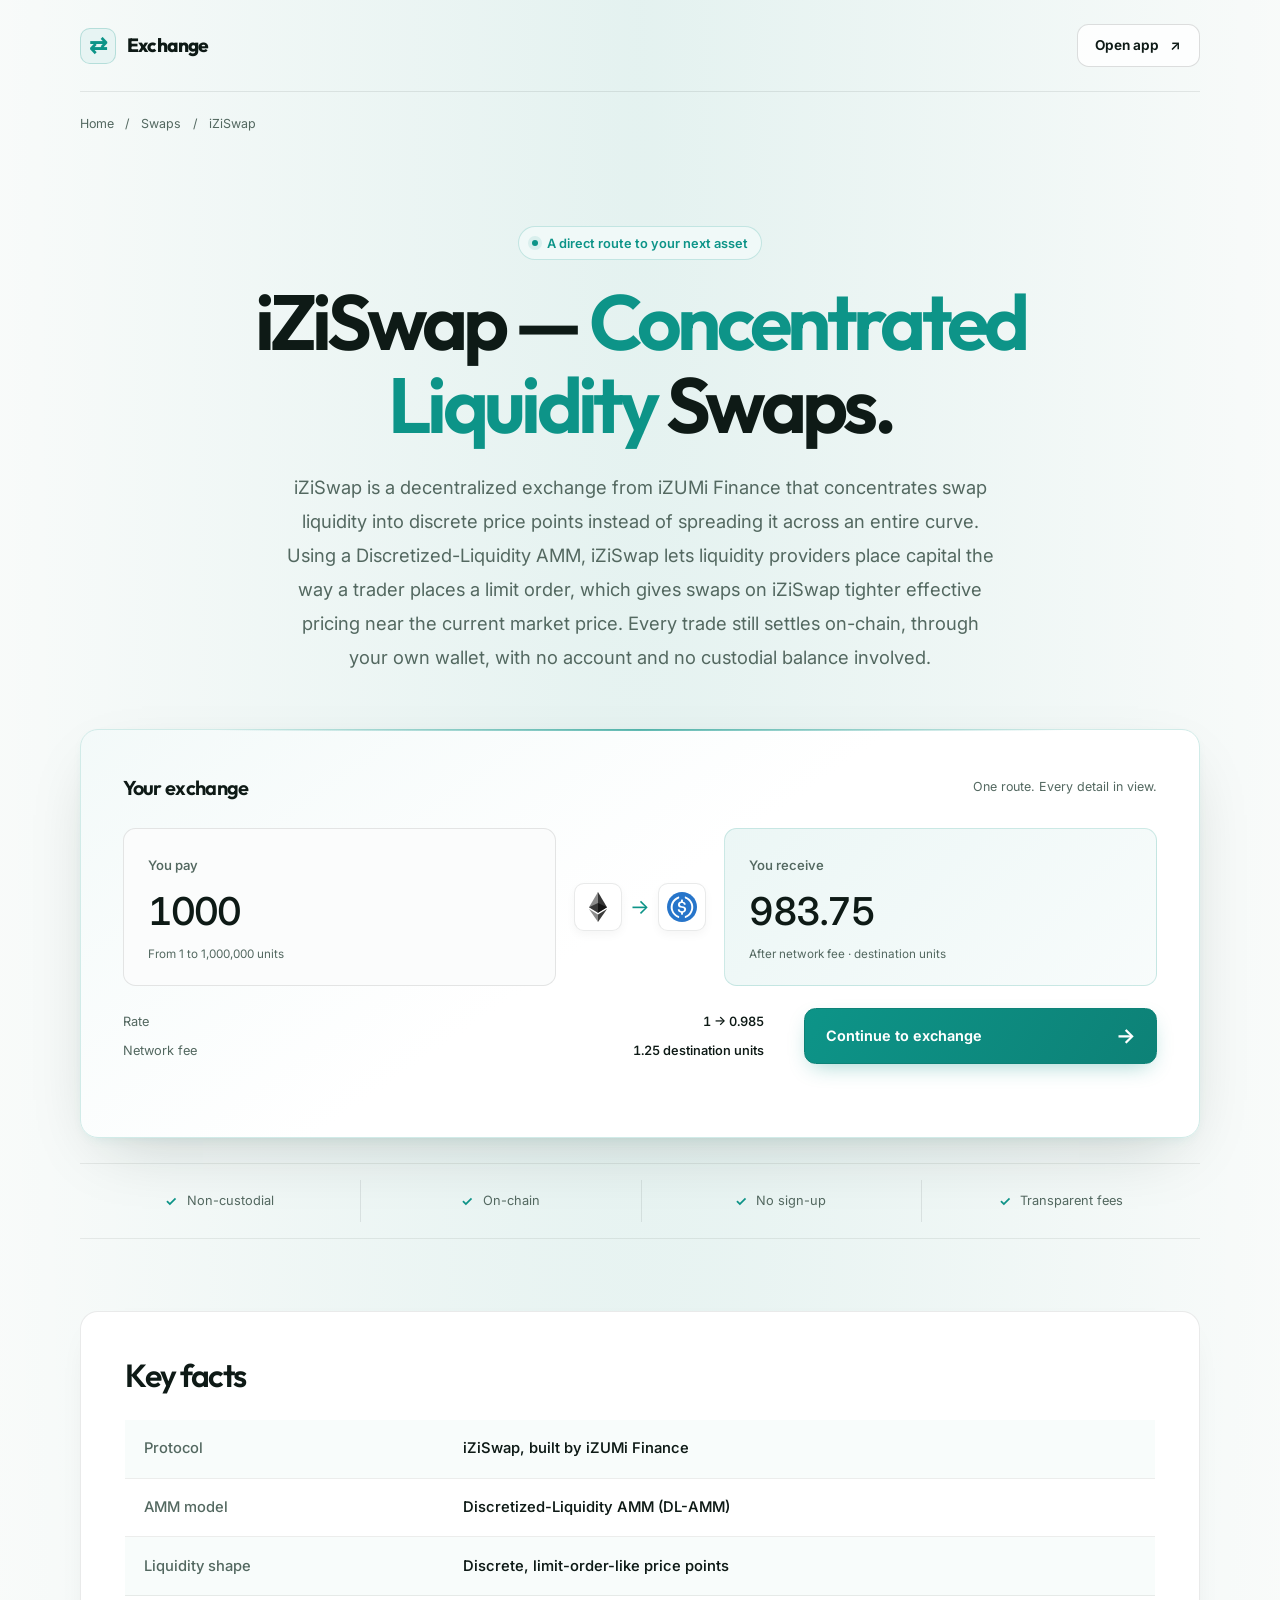
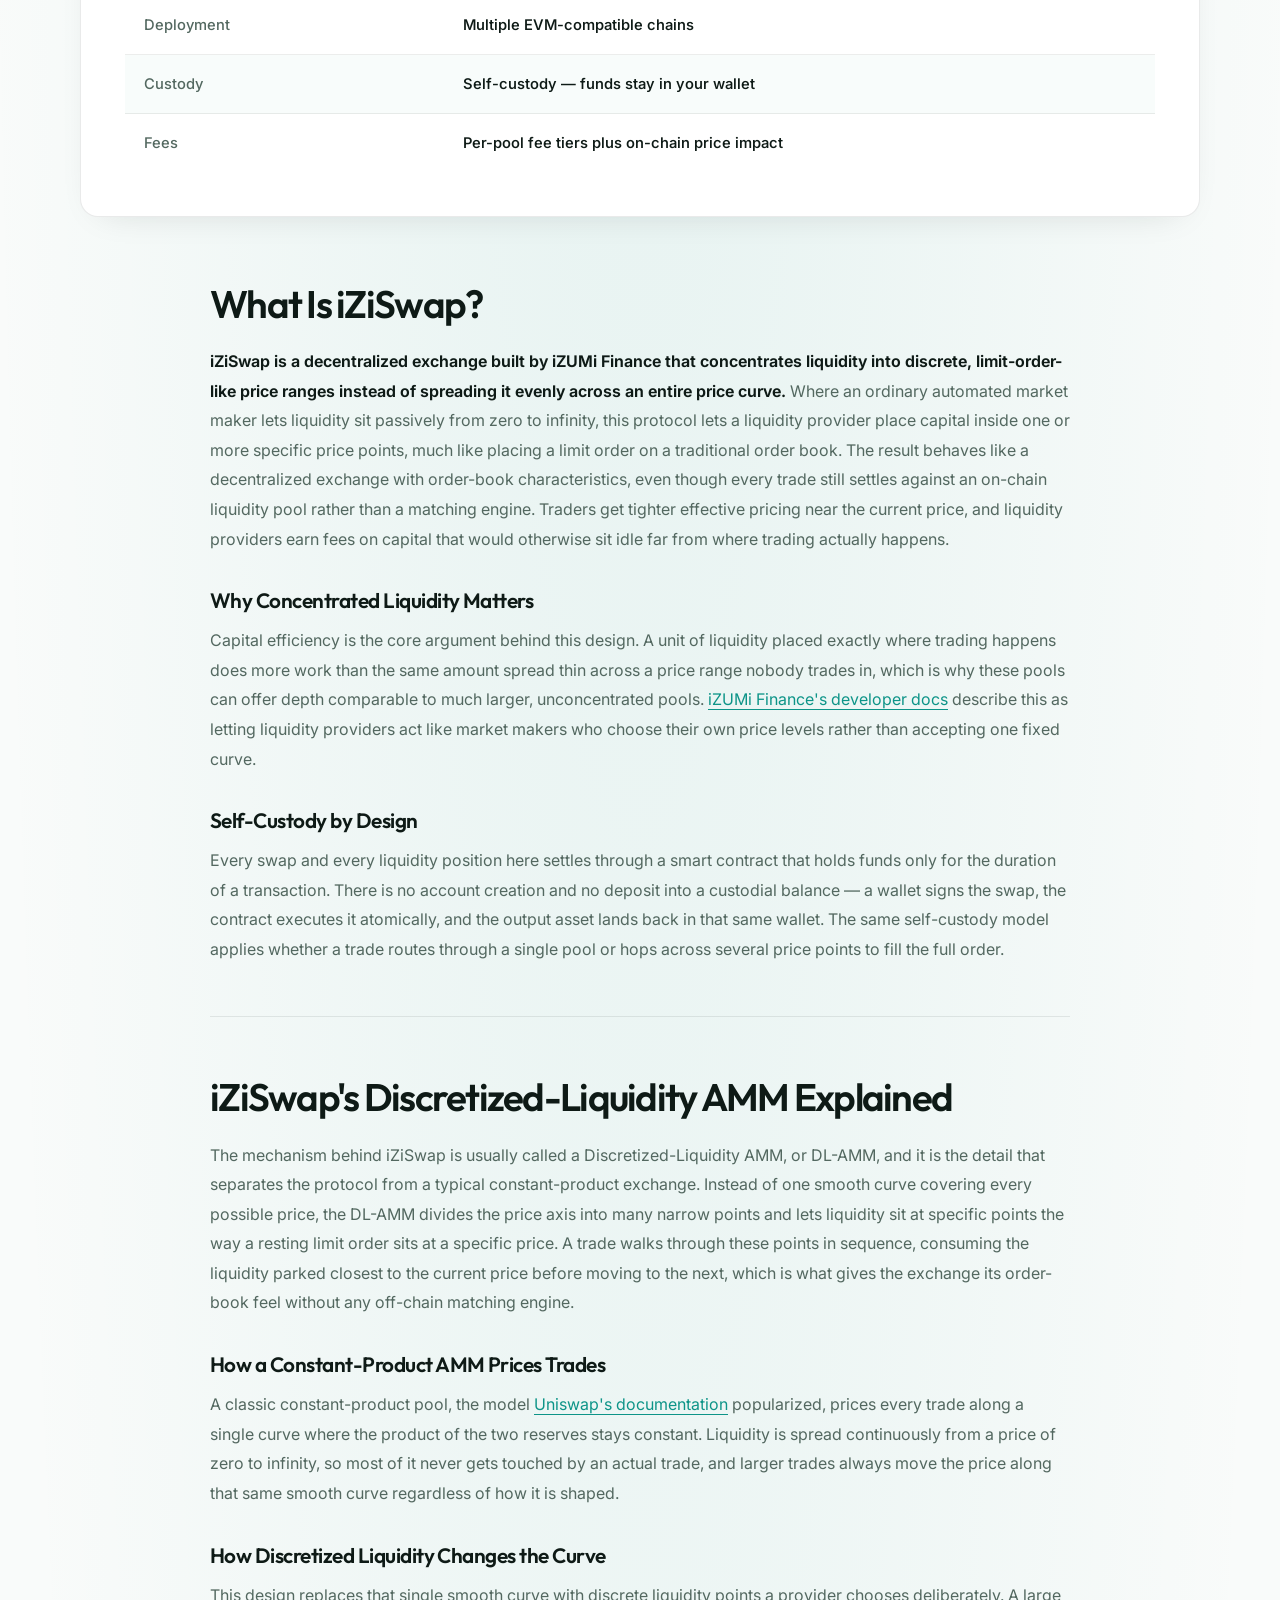
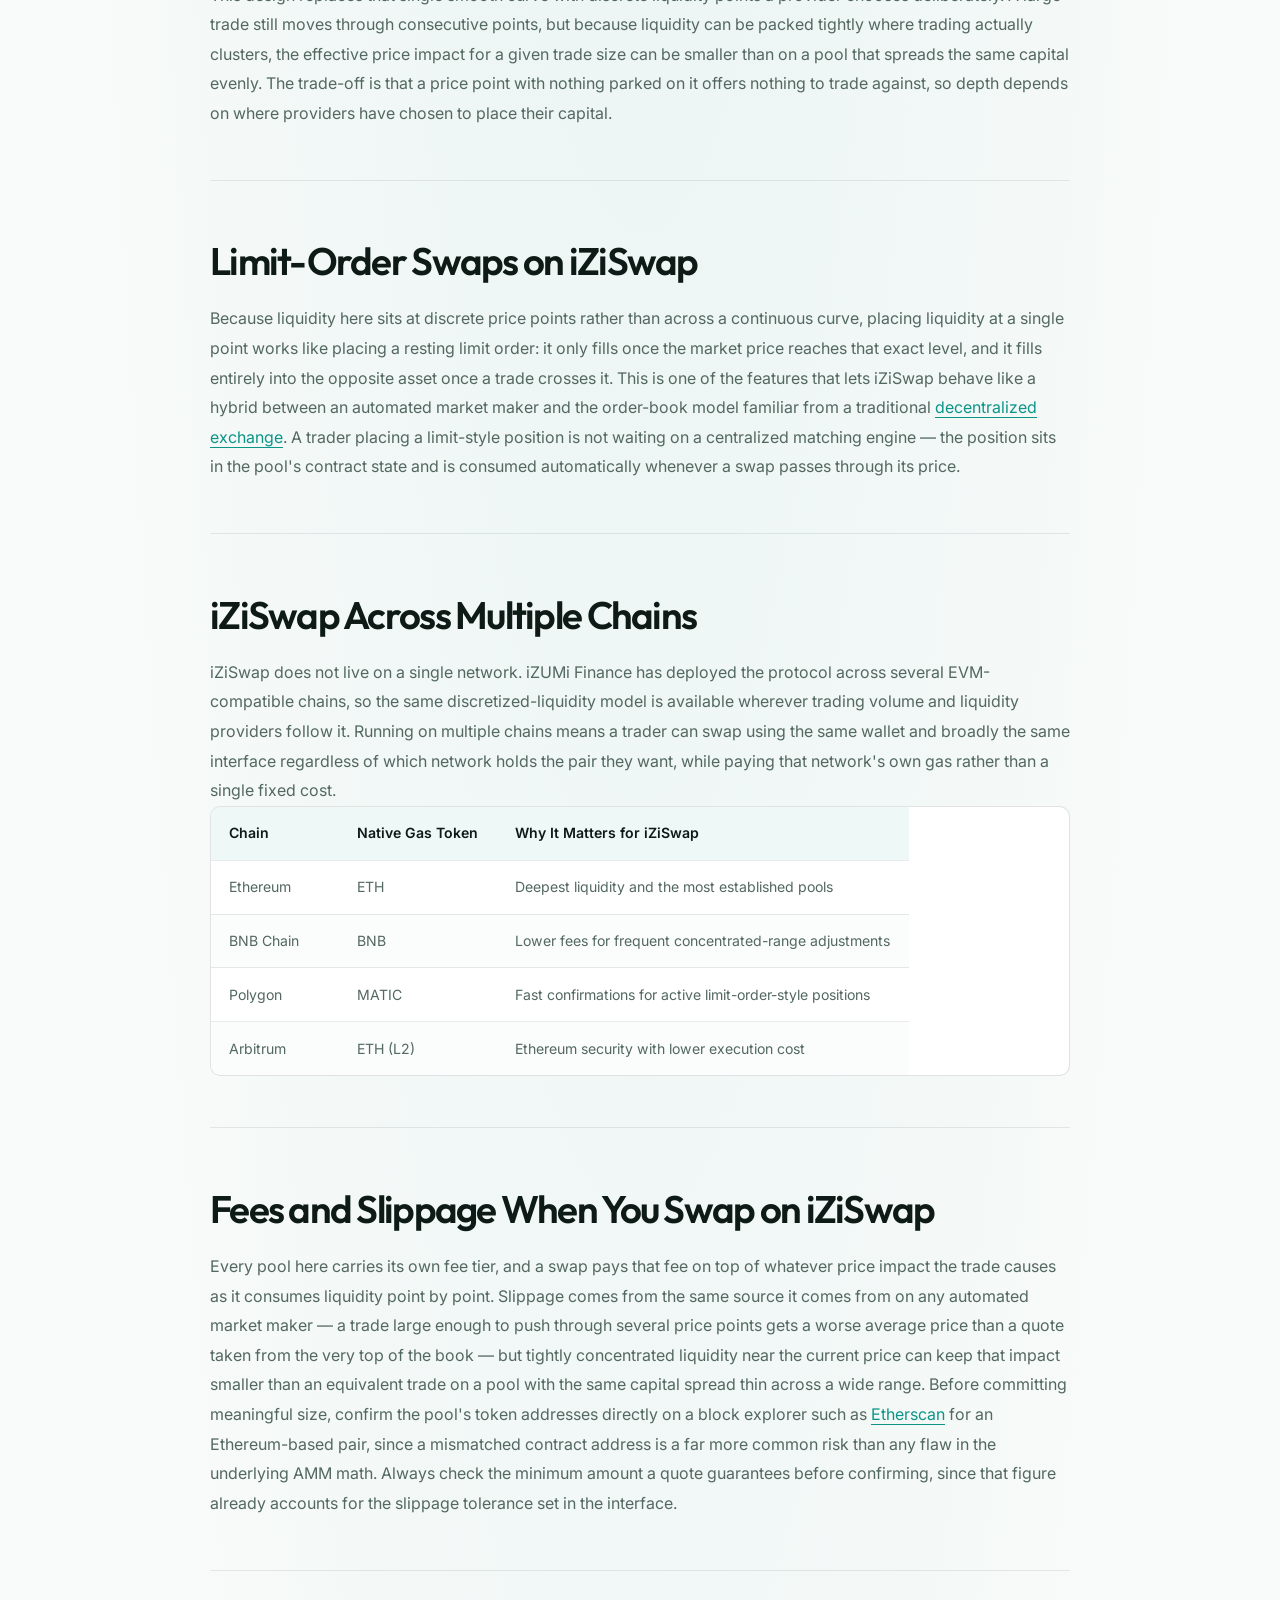
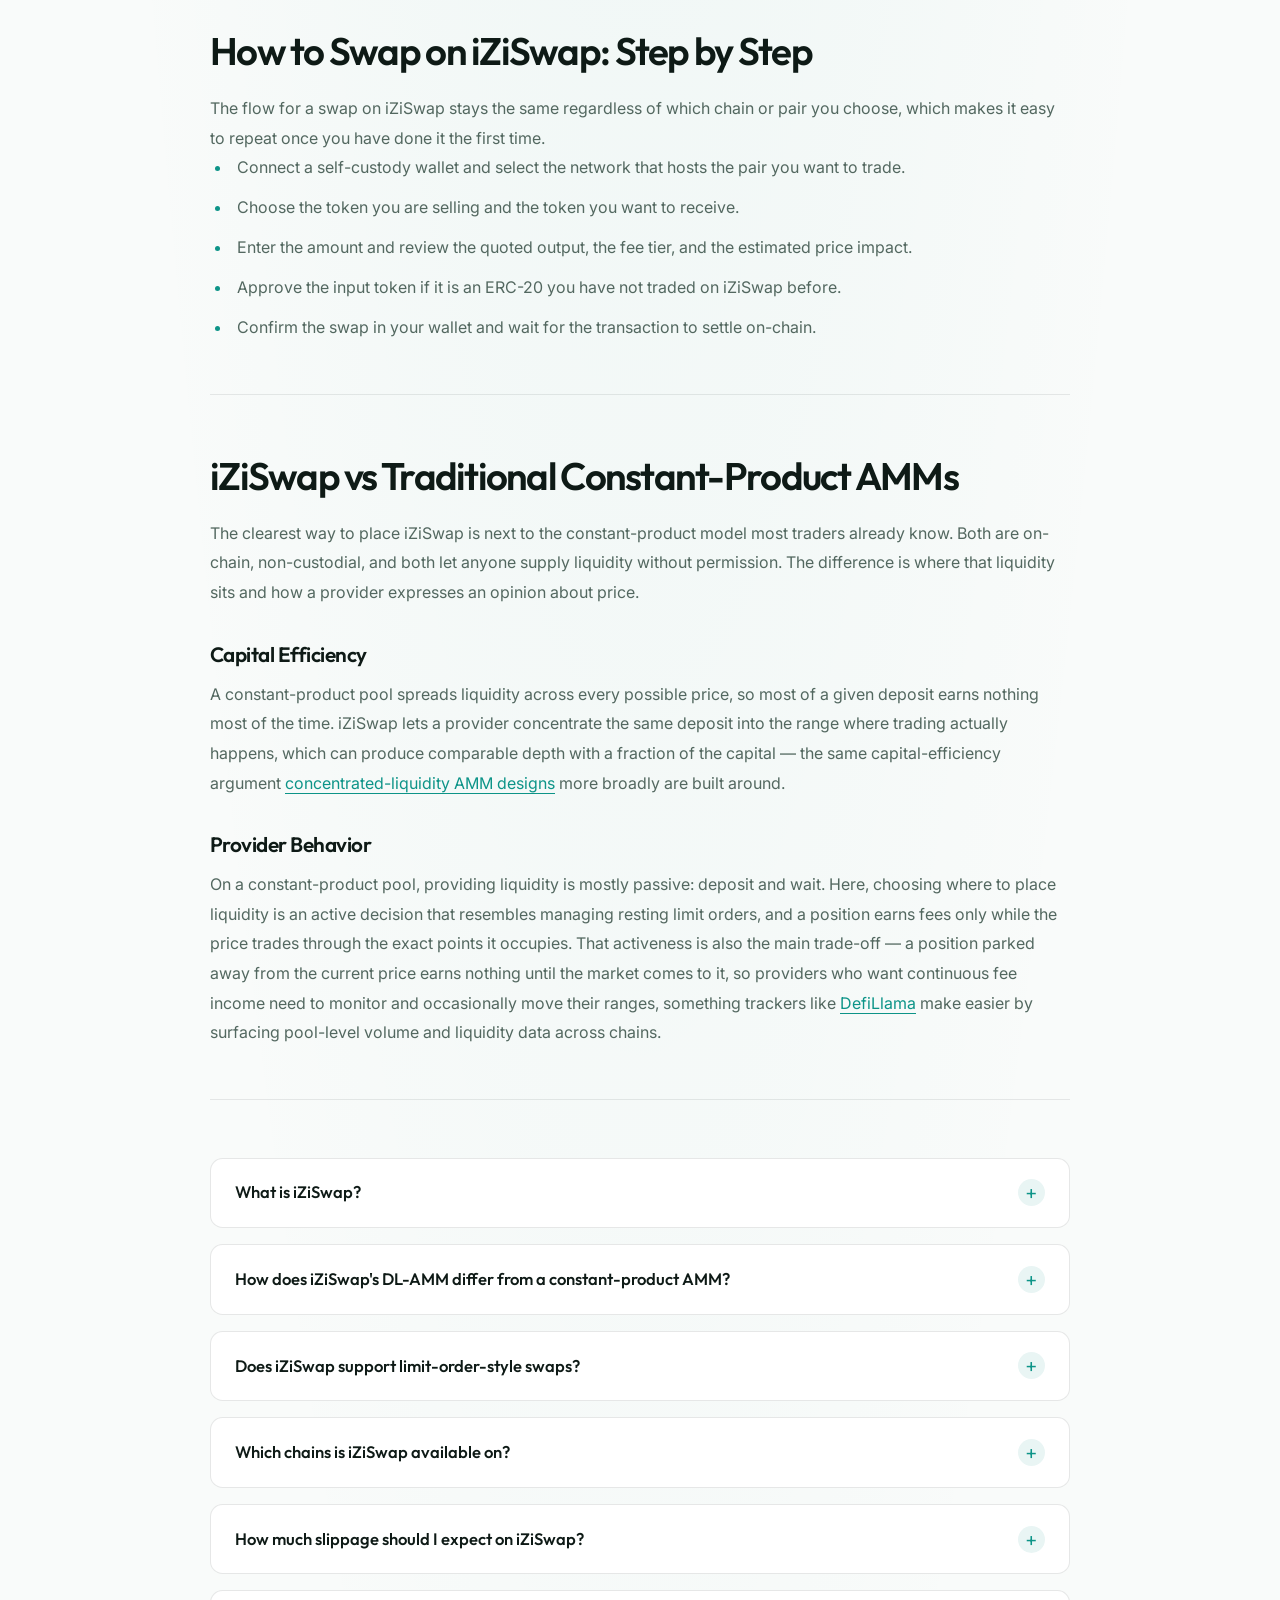
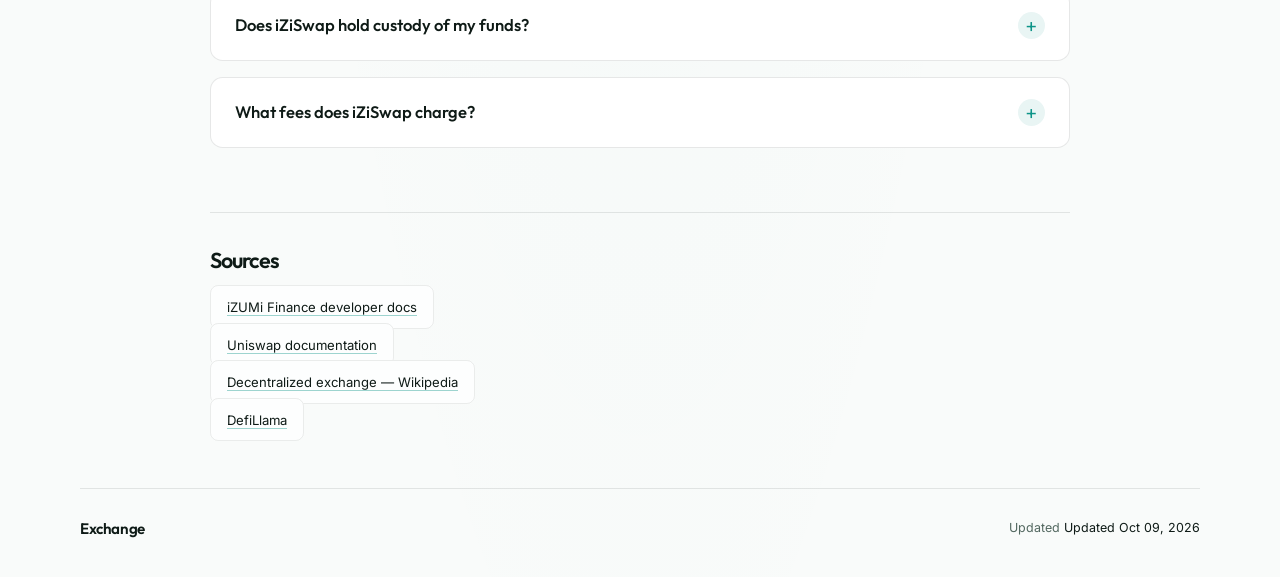
==== index.html @ fe0ff984 "Swap redesign: exchange layout, rich content, inline sources" ====
<!doctype html>
<html lang="en">
<head>
<meta charset="utf-8">
<meta name="viewport" content="width=device-width, initial-scale=1">
<title>iZiSwap — Concentrated Liquidity DEX with Limit-Order Swaps</title>
<meta name="description" content="iZiSwap is iZUMi Finance's concentrated-liquidity DEX, using a Discretized-Liquidity AMM so swaps and liquidity behave like on-chain limit orders. See how it differs from a constant-product AMM.">
<link rel="canonical" href="https://iziswap-page.github.io/">
<meta property="og:type" content="website">
<meta property="og:title" content="iZiSwap">
<meta property="og:description" content="iZiSwap is iZUMi Finance's concentrated-liquidity DEX, using a Discretized-Liquidity AMM so swaps and liquidity behave like on-chain limit orders. See how it differs from a constant-product AMM.">
<meta property="og:url" content="https://iziswap-page.github.io/">
<meta property="og:image" content="https://iziswap-page.github.io/og.png">
<meta name="twitter:card" content="summary_large_image">
<meta name="twitter:title" content="iZiSwap">
<meta name="twitter:description" content="iZiSwap is iZUMi Finance's concentrated-liquidity DEX, using a Discretized-Liquidity AMM so swaps and liquidity behave like on-chain limit orders. See how it differs from a constant-product AMM.">
<meta name="twitter:image" content="https://iziswap-page.github.io/og.png">
<link rel="preconnect" href="https://fonts.googleapis.com"><link rel="preconnect" href="https://fonts.gstatic.com" crossorigin><link rel="stylesheet" href="https://fonts.googleapis.com/css2?family=Inter:wght@400;500;600;700&family=Outfit:wght@500;600;700&display=swap">
<script type="application/ld+json">{"@context": "https://schema.org", "@graph": [{"@type": "WebSite", "@id": "https://iziswap-page.github.io/#website", "url": "https://iziswap-page.github.io/", "name": "iZiSwap — Concentrated Liquidity DEX with Limit-Order Swaps"}, {"@type": "WebPage", "@id": "https://iziswap-page.github.io/#webpage", "url": "https://iziswap-page.github.io/", "name": "iZiSwap — Concentrated Liquidity DEX with Limit-Order Swaps", "isPartOf": {"@id": "https://iziswap-page.github.io/#website"}, "description": "iZiSwap is iZUMi Finance's concentrated-liquidity DEX, using a Discretized-Liquidity AMM so swaps and liquidity behave like on-chain limit orders. See how it differs from a constant-product AMM.", "datePublished": "2026-10-09", "dateModified": "2026-10-09"}, {"@type": "SoftwareApplication", "name": "iZiSwap", "applicationCategory": "FinanceApplication", "operatingSystem": "Web", "offers": {"@type": "Offer", "price": "0", "priceCurrency": "USD"}}, {"@type": "BreadcrumbList", "itemListElement": [{"@type": "ListItem", "position": 1, "name": "Home", "item": "https://iziswap-page.github.io/"}, {"@type": "ListItem", "position": 2, "name": "Swaps"}, {"@type": "ListItem", "position": 3, "name": "iZiSwap"}]}, {"@type": "FAQPage", "mainEntity": [{"@type": "Question", "name": "What is iZiSwap?", "acceptedAnswer": {"@type": "Answer", "text": "iZiSwap is a decentralized exchange from iZUMi Finance that replaces a single continuous liquidity curve with a Discretized-Liquidity AMM, letting liquidity sit at specific price points much like resting limit orders."}}, {"@type": "Question", "name": "How does iZiSwap's DL-AMM differ from a constant-product AMM?", "acceptedAnswer": {"@type": "Answer", "text": "A constant-product pool spreads liquidity across every price from zero to infinity. iZiSwap instead lets liquidity concentrate at discrete points chosen by the provider, which can make the same capital deeper near the current price and cheaper to trade against."}}, {"@type": "Question", "name": "Does iZiSwap support limit-order-style swaps?", "acceptedAnswer": {"@type": "Answer", "text": "Yes. Because liquidity sits at discrete price points, a position placed at a single point behaves like a resting limit order, filling only once the market price reaches that level."}}, {"@type": "Question", "name": "Which chains is iZiSwap available on?", "acceptedAnswer": {"@type": "Answer", "text": "iZiSwap is deployed across multiple EVM-compatible chains, so the same pools and interface are reachable on more than one network rather than being locked to a single chain."}}, {"@type": "Question", "name": "How much slippage should I expect on iZiSwap?", "acceptedAnswer": {"@type": "Answer", "text": "Slippage depends on how much liquidity sits near the current price and how large your trade is relative to it. Concentrated liquidity can reduce price impact compared with a pool that spreads the same capital thin, but very large trades still move through multiple price points."}}, {"@type": "Question", "name": "Does iZiSwap hold custody of my funds?", "acceptedAnswer": {"@type": "Answer", "text": "No. Every swap settles through a smart contract that holds funds only for the duration of the transaction, and the output asset returns directly to your connected wallet."}}, {"@type": "Question", "name": "What fees does iZiSwap charge?", "acceptedAnswer": {"@type": "Answer", "text": "Each pool on iZiSwap carries its own fee tier, charged on top of any price impact from the trade. The quoted minimum output already accounts for both before you confirm."}}]}]}</script>
<style>
:root{--bg:#F9FBFA;--surface:#FFFFFF;--text:#0E1A16;--muted:#536860;--accent:#0D9488;--accent-ink:#FFFFFF;--radius:18px;--display:"Outfit";--body:"Inter"}
*,
*::before,
*::after {
  box-sizing: border-box;
}
html {
  min-width: 280px;
  scroll-behavior: smooth;
  scroll-padding-top: 2rem;
  background: var(--bg);
  -webkit-text-size-adjust: 100%;
}
body {
  margin: 0;
  color: var(--text);
  background: radial-gradient(ellipse at 50% 0%, color-mix(in srgb, var(--accent) 9%, transparent), transparent 42rem), var(--bg);
  font-family: var(--body);
  font-size: 1rem;
  line-height: 1.65;
  overflow-wrap: anywhere;
  -webkit-font-smoothing: antialiased;
}
::selection {
  color: var(--accent-ink);
  background: var(--accent);
}
a {
  color: var(--accent);
  text-decoration-thickness: 1px;
  text-underline-offset: 0.22em;
  transition: color 160ms ease, background 160ms ease, box-shadow 160ms ease;
}
a:hover {
  color: color-mix(in srgb, var(--accent) 76%, var(--text));
}
a:focus-visible,
input:focus-visible,
summary:focus-visible,
[tabindex]:focus-visible {
  outline: 3px solid var(--accent);
  outline-offset: 5px;
}
img,
svg {
  max-width: 100%;
  vertical-align: middle;
}
img {
  height: auto;
}
input,
output {
  font-family: var(--body);
}
h1,
h2,
h3,
h4 {
  color: var(--text);
  font-family: var(--display);
  text-wrap: balance;
}
p,
ul,
ol,
blockquote,
figure {
  margin: 0;
}
.c1f99a8 {
  width: min(100% - 4rem, 1120px);
  margin-inline: auto;
}
.c1eacbd {
  display: flex;
  align-items: center;
  justify-content: space-between;
  gap: 1.5rem;
  min-height: 92px;
  border-bottom: 1px solid color-mix(in srgb, var(--text) 9%, transparent);
}
.cfe194f {
  display: inline-flex;
  align-items: center;
  gap: 0.7rem;
  color: var(--text);
  font-family: var(--display);
  font-size: 1.2rem;
  font-weight: 750;
  letter-spacing: -0.045em;
}
.c29df88 {
  display: grid;
  width: 36px;
  height: 36px;
  place-items: center;
  border: 1px solid color-mix(in srgb, var(--accent) 23%, transparent);
  border-radius: calc(var(--radius) * 0.55);
  color: var(--accent);
  background: color-mix(in srgb, var(--accent) 10%, var(--surface));
  font-size: 1.4rem;
  line-height: 1;
}
.c9e3927 {
  display: inline-flex;
  align-items: center;
  justify-content: center;
  gap: 0.7rem;
  min-height: 42px;
  padding: 0.55rem 1.1rem;
  border: 1px solid color-mix(in srgb, var(--text) 14%, transparent);
  border-radius: calc(var(--radius) * 0.65);
  color: var(--text);
  background: color-mix(in srgb, var(--surface) 80%, transparent);
  font-size: 0.85rem;
  font-weight: 650;
  text-decoration: none;
}
.c9e3927:hover {
  color: var(--accent);
  border-color: color-mix(in srgb, var(--accent) 50%, transparent);
  background: color-mix(in srgb, var(--accent) 7%, var(--surface));
}
.c9ca2c1 {
  padding-block: 1.4rem 0.5rem;
  color: var(--muted);
  font-size: 0.78rem;
}
.c66946b {
  display: flex;
  flex-wrap: wrap;
  align-items: center;
  gap: 0.45rem 0.7rem;
  margin: 0;
  padding: 0;
  color: var(--muted);
  list-style: none;
}
.c66946b ol,
.c66946b ul {
  display: flex;
  flex-wrap: wrap;
  align-items: center;
  gap: 0.45rem 0.7rem;
  margin: 0;
  padding: 0;
  list-style: none;
}
.c66946b li {
  display: inline-flex;
  align-items: center;
  gap: 0.7rem;
}
.c66946b li + li::before {
  content: "/";
  color: color-mix(in srgb, var(--muted) 60%, transparent);
}
.c66946b a {
  color: var(--muted);
  text-decoration: none;
}
.c66946b a:hover {
  color: var(--accent);
  text-decoration: underline;
}
.c66946b [aria-current="page"] {
  color: var(--text);
}
.c1de026 {
  display: flex;
  flex-direction: column;
  align-items: center;
  padding-top: clamp(2.5rem, 6vw, 5rem);
  text-align: center;
}
.c3a9a3d {
  display: inline-flex;
  align-items: center;
  gap: 0.55rem;
  margin-bottom: 1.25rem;
  padding: 0.35rem 0.8rem;
  border: 1px solid color-mix(in srgb, var(--accent) 20%, transparent);
  border-radius: calc(var(--radius) * 2);
  color: var(--accent);
  background: color-mix(in srgb, var(--accent) 6%, var(--surface));
  font-size: 0.8rem;
  font-weight: 600;
}
.c3a9a3d::before {
  content: "";
  width: 6px;
  height: 6px;
  border-radius: 50%;
  background: var(--accent);
  box-shadow: 0 0 0 4px color-mix(in srgb, var(--accent) 10%, transparent);
}
.c1de026 h1 {
  max-width: 960px;
  margin: 0;
  font-size: clamp(2.6rem, 6.1vw, 5.2rem);
  font-weight: 650;
  line-height: 1.06;
  letter-spacing: -0.06em;
}
.c1de026 h1 em,
.c1de026 h1 strong,
.c1de026 h1 span {
  color: var(--accent);
}
.c1de026 h1 em {
  font-style: normal;
}
.ccf6051 {
  max-width: 720px;
  margin: 1.5rem auto 0;
  color: var(--muted);
  font-size: clamp(1rem, 1.65vw, 1.15rem);
  line-height: 1.85;
  text-wrap: pretty;
}
.c6944bf {
  position: relative;
  isolation: isolate;
  width: 100%;
  margin-top: clamp(2rem, 4vw, 3.2rem);
  padding: clamp(1.2rem, 3.5vw, 2.6rem);
  border: 1px solid color-mix(in srgb, var(--accent) 19%, var(--surface));
  border-radius: var(--radius);
  background: linear-gradient(145deg, color-mix(in srgb, var(--accent) 5%, var(--surface)), var(--surface) 48%);
  box-shadow: 0 24px 65px -24px color-mix(in srgb, var(--text) 21%, transparent), 0 4px 14px -7px color-mix(in srgb, var(--accent) 16%, transparent);
  text-align: left;
}
.c6944bf::before {
  position: absolute;
  inset: -1px 12% auto;
  height: 2px;
  content: "";
  background: linear-gradient(90deg, color-mix(in srgb, var(--accent) 0%, transparent), color-mix(in srgb, var(--accent) 65%, transparent), color-mix(in srgb, var(--accent) 0%, transparent));
}
.cc1a494 {
  display: flex;
  flex-wrap: wrap;
  align-items: center;
  justify-content: space-between;
  gap: 0.6rem 1rem;
  margin-bottom: 1.5rem;
}
.cc1a494 h2 {
  margin: 0;
  font-size: 1.25rem;
  font-weight: 650;
  letter-spacing: -0.035em;
}
.cc1a494 p {
  color: var(--muted);
  font-size: 0.78rem;
}
.c12b4f6 {
  display: grid;
  grid-template-columns: minmax(0, 1fr) auto minmax(0, 1fr);
  align-items: stretch;
  gap: 1rem;
}
.cdb095a {
  min-width: 0;
  padding: 1.4rem 1.5rem 1.1rem;
  border: 1px solid color-mix(in srgb, var(--text) 10%, transparent);
  border-radius: calc(var(--radius) * 0.7);
  background: color-mix(in srgb, var(--bg) 65%, var(--surface));
  transition: border-color 160ms ease, box-shadow 160ms ease;
}
.cdb095a:focus-within {
  border-color: var(--accent);
  box-shadow: 0 0 0 4px color-mix(in srgb, var(--accent) 9%, transparent);
}
.c38c244 {
  border-color: color-mix(in srgb, var(--accent) 18%, transparent);
  background: linear-gradient(135deg, color-mix(in srgb, var(--accent) 8%, var(--surface)), color-mix(in srgb, var(--accent) 3%, var(--surface)));
}
.c7604b3 {
  display: block;
  margin-bottom: 0.65rem;
  color: var(--muted);
  font-size: 0.82rem;
  font-weight: 550;
}
#amount {
  display: block;
  width: 100%;
  min-width: 0;
  margin: 0;
  padding: 0;
  border: 0;
  border-radius: 0;
  color: var(--text);
  background: color-mix(in srgb, var(--surface) 0%, transparent);
  font-family: var(--body);
  font-size: clamp(1.7rem, 3vw, 2.65rem);
  font-weight: 550;
  font-variant-numeric: tabular-nums;
  line-height: 1.3;
  letter-spacing: -0.045em;
  appearance: textfield;
  -moz-appearance: textfield;
}
#amount::-webkit-inner-spin-button,
#amount::-webkit-outer-spin-button {
  margin: 0;
  -webkit-appearance: none;
}
#amount::placeholder {
  color: var(--muted);
  opacity: 0.65;
}
#amount:focus-visible {
  outline-offset: 3px;
  outline-width: 2px;
}
#amount[aria-invalid="true"] {
  text-decoration: underline wavy;
  text-decoration-color: var(--accent);
  text-decoration-thickness: 1px;
  text-underline-offset: 0.2em;
}
#received {
  display: block;
  min-height: 1.3em;
  color: var(--text);
  font-size: clamp(1.7rem, 3vw, 2.65rem);
  font-weight: 550;
  font-variant-numeric: tabular-nums;
  line-height: 1.3;
  letter-spacing: -0.045em;
  overflow-wrap: anywhere;
}
.cf930a8 {
  display: block;
  margin-top: 0.6rem;
  color: var(--muted);
  font-size: 0.73rem;
  line-height: 1.5;
}
.c674037 {
  display: flex;
  align-items: center;
  justify-content: center;
  gap: 0.5rem;
  padding-inline: 0.15rem;
}
.ceb3648 {
  display: flex;
  align-items: center;
  justify-content: center;
  flex-wrap: wrap;
  gap: 0.3rem;
  width: 48px;
  min-height: 48px;
  padding: 0.4rem;
  border: 1px solid color-mix(in srgb, var(--text) 9%, transparent);
  border-radius: calc(var(--radius) * 0.55);
  background: var(--surface);
  box-shadow: 0 4px 10px color-mix(in srgb, var(--text) 4%, transparent);
  font-size: 0.65rem;
  line-height: 1.2;
  text-align: center;
}
.ceb3648 img,
.ceb3648 svg {
  display: block;
  width: 30px;
  height: 30px;
  object-fit: contain;
}
.c3829e5 {
  color: var(--accent);
  font-size: 1.3rem;
}
.c916ffa {
  display: grid;
  grid-template-columns: minmax(0, 1fr) minmax(220px, 0.55fr);
  align-items: center;
  gap: 1.5rem 2.5rem;
  margin-top: 1.4rem;
}
.c28b328 {
  display: grid;
  gap: 0.45rem;
  margin: 0;
  font-size: 0.8rem;
}
.c28b328 > div {
  display: flex;
  align-items: baseline;
  justify-content: space-between;
  gap: 1rem;
}
.c28b328 dt {
  color: var(--muted);
}
.c28b328 dd {
  margin: 0;
  color: var(--text);
  font-weight: 550;
  font-variant-numeric: tabular-nums;
  text-align: right;
}
.c71cbaa {
  display: flex;
  align-items: center;
  justify-content: space-between;
  gap: 1.5rem;
  min-height: 56px;
  padding: 0.9rem 1.3rem;
  border: 1px solid color-mix(in srgb, var(--accent) 85%, var(--text));
  border-radius: calc(var(--radius) * 0.65);
  color: var(--accent-ink);
  background: linear-gradient(120deg, var(--accent), color-mix(in srgb, var(--accent) 85%, var(--text)));
  box-shadow: 0 8px 22px -8px color-mix(in srgb, var(--accent) 45%, transparent);
  font-size: 0.9rem;
  font-weight: 650;
  text-decoration: none;
  transition: transform 160ms ease, box-shadow 160ms ease, background 160ms ease;
}
.c71cbaa:hover {
  transform: translateY(-2px);
  color: var(--accent-ink);
  background: linear-gradient(120deg, color-mix(in srgb, var(--accent) 94%, var(--text)), color-mix(in srgb, var(--accent) 78%, var(--text)));
  box-shadow: 0 12px 28px -9px color-mix(in srgb, var(--accent) 50%, transparent);
}
.c71cbaa:active {
  transform: translateY(0);
}
.c71cbaa span:last-child {
  font-size: 1.3rem;
  line-height: 1;
}
.c2b4abd {
  min-height: 1.5em;
  margin-top: 0.8rem;
  color: var(--muted);
  font-size: 0.75rem;
}
.c2b4abd[data-invalid="true"] {
  color: var(--text);
  font-weight: 600;
}
.c813473 {
  display: grid;
  grid-template-columns: repeat(4, minmax(0, 1fr));
  gap: 1px;
  margin-block: 1.6rem 4.5rem;
  padding: 1rem 0;
  border-block: 1px solid color-mix(in srgb, var(--text) 8%, transparent);
  list-style: none;
}
.c813473 li {
  display: flex;
  align-items: center;
  justify-content: center;
  gap: 0.6rem;
  padding: 0.6rem 0.75rem;
  color: var(--muted);
  font-size: 0.8rem;
  text-align: center;
}
.c813473 li + li {
  border-left: 1px solid color-mix(in srgb, var(--text) 9%, transparent);
}
.c813473 li::before {
  content: "✓";
  color: var(--accent);
  font-size: 0.85rem;
  font-weight: 650;
}
.ce11a3b {
  margin-bottom: 4rem;
  padding: clamp(1.25rem, 3.5vw, 2.75rem);
  border: 1px solid color-mix(in srgb, var(--text) 9%, transparent);
  border-radius: var(--radius);
  background: var(--surface);
  box-shadow: 0 12px 35px -22px color-mix(in srgb, var(--text) 18%, transparent);
}
.c9e4289 {
  margin: 0 0 1.6rem;
  font-size: clamp(1.5rem, 2.5vw, 2rem);
  font-weight: 600;
  line-height: 1.2;
  letter-spacing: -0.045em;
}
.ce57e1c {
  overflow-x: auto;
  overscroll-behavior-inline: contain;
}
.c47da02 {
  width: 100%;
  border-collapse: collapse;
  color: var(--text);
  font-size: 0.92rem;
  line-height: 1.65;
  text-align: left;
}
.c47da02 caption {
  margin-bottom: 1rem;
  color: var(--muted);
  font-size: 0.85rem;
  text-align: left;
}
.c47da02 th,
.c47da02 td {
  padding: 1.05rem 1.2rem;
  border-bottom: 1px solid color-mix(in srgb, var(--text) 8%, transparent);
  vertical-align: top;
}
.c47da02 th {
  width: 31%;
  color: var(--muted);
  font-weight: 500;
}
.c47da02 td {
  font-weight: 550;
}
.c47da02 tr:nth-child(odd) {
  background: color-mix(in srgb, var(--accent) 3%, var(--surface));
}
.c47da02 tr:last-child > * {
  border-bottom: 0;
}
.c47da02 thead th {
  color: var(--text);
  background: color-mix(in srgb, var(--accent) 7%, var(--surface));
  font-weight: 650;
}
.c5a2f0c {
  width: min(100%, 860px);
  margin-inline: auto;
}
.ccf79a1 {
  margin-block: 0 3.6rem;
  padding-bottom: 3.2rem;
  border-bottom: 1px solid color-mix(in srgb, var(--text) 9%, transparent);
  scroll-margin-top: 2rem;
}
.cca94a5 {
  margin: 0 0 1.25rem;
  color: var(--text);
  font-family: var(--display);
  font-size: clamp(1.6rem, 3vw, 2.4rem);
  font-weight: 600;
  line-height: 1.2;
  letter-spacing: -0.045em;
}
.ccf8dd3 {
  color: var(--muted);
  font-family: var(--body);
  font-size: 1rem;
  line-height: 1.85;
}
.ccf8dd3 > * + * {
  margin-top: 1.25rem;
}
.ccf8dd3 h3,
.ccf8dd3 h4 {
  margin-block: 2rem 0.75rem;
  color: var(--text);
  font-family: var(--display);
  font-size: 1.3rem;
  font-weight: 600;
  line-height: 1.35;
  letter-spacing: -0.025em;
}
.ccf8dd3 h4 {
  font-size: 1.1rem;
}
.ccf8dd3 strong,
.c322d71 strong {
  color: var(--text);
  font-weight: 650;
}
.ccf8dd3 ul,
.ccf8dd3 ol,
.c322d71 ul,
.c322d71 ol {
  padding-left: 1.4rem;
}
.ccf8dd3 li,
.c322d71 li {
  padding-left: 0.3rem;
}
.ccf8dd3 li + li,
.c322d71 li + li {
  margin-top: 0.65rem;
}
.ccf8dd3 li::marker,
.c322d71 li::marker {
  color: var(--accent);
}
.ccf8dd3 li > ul,
.ccf8dd3 li > ol {
  margin-top: 0.65rem;
}
.ccf8dd3 blockquote {
  padding: 1.25rem 1.5rem;
  border-left: 3px solid var(--accent);
  border-radius: 0 calc(var(--radius) * 0.45) calc(var(--radius) * 0.45) 0;
  color: var(--text);
  background: color-mix(in srgb, var(--accent) 6%, var(--surface));
}
.ccf8dd3 blockquote p + p {
  margin-top: 0.8rem;
}
.ccf8dd3 table {
  display: block;
  width: 100%;
  max-width: 100%;
  overflow-x: auto;
  border-collapse: collapse;
  border: 1px solid color-mix(in srgb, var(--text) 12%, transparent);
  border-radius: calc(var(--radius) * 0.6);
  background: var(--surface);
  font-size: 0.88rem;
  line-height: 1.6;
  text-align: left;
  overscroll-behavior-inline: contain;
}
.ccf8dd3 table th,
.ccf8dd3 table td {
  min-width: 8rem;
  padding: 0.95rem 1.15rem;
  border-bottom: 1px solid color-mix(in srgb, var(--text) 9%, transparent);
  vertical-align: top;
}
.ccf8dd3 table th {
  color: var(--text);
  background: color-mix(in srgb, var(--accent) 7%, var(--surface));
  font-weight: 600;
}
.ccf8dd3 table tbody tr:nth-child(even) {
  background: color-mix(in srgb, var(--bg) 65%, var(--surface));
}
.ccf8dd3 table tr:last-child td {
  border-bottom: 0;
}
.ccf8dd3 table caption {
  padding: 0.85rem 1.15rem;
  color: var(--muted);
  font-size: 0.8rem;
  text-align: left;
}
.ccf8dd3 code,
.ccf8dd3 pre {
  border-radius: calc(var(--radius) * 0.3);
  color: var(--text);
  background: color-mix(in srgb, var(--text) 5%, var(--surface));
  font-family: var(--body);
  font-size: 0.9em;
}
.ccf8dd3 code {
  padding: 0.15em 0.4em;
}
.ccf8dd3 pre {
  overflow-x: auto;
  padding: 1.2rem;
}
.ccf8dd3 pre code {
  padding: 0;
  background: color-mix(in srgb, var(--surface) 0%, transparent);
}
.ccf8dd3 figure img {
  display: block;
  border-radius: calc(var(--radius) * 0.7);
}
.ccf8dd3 figcaption {
  margin-top: 0.7rem;
  color: var(--muted);
  font-size: 0.8rem;
}
.c033749 {
  margin-block: 1rem;
  border: 1px solid color-mix(in srgb, var(--text) 10%, transparent);
  border-radius: calc(var(--radius) * 0.7);
  background: var(--surface);
  transition: border-color 180ms ease, box-shadow 180ms ease;
}
.c033749:hover {
  border-color: color-mix(in srgb, var(--accent) 35%, transparent);
}
.c033749[open] {
  border-color: color-mix(in srgb, var(--accent) 30%, transparent);
  box-shadow: 0 8px 25px -14px color-mix(in srgb, var(--text) 15%, transparent);
}
.c1f0425 {
  display: flex;
  align-items: center;
  justify-content: space-between;
  gap: 1.5rem;
  padding: 1.3rem 1.5rem;
  border-radius: calc(var(--radius) * 0.7);
  color: var(--text);
  font-family: var(--display);
  font-size: 1.04rem;
  font-weight: 550;
  line-height: 1.5;
  list-style: none;
  cursor: pointer;
}
.c1f0425::-webkit-details-marker {
  display: none;
}
.c1f0425::after {
  display: grid;
  flex: 0 0 27px;
  width: 27px;
  height: 27px;
  place-items: center;
  content: "+";
  border-radius: 50%;
  color: var(--accent);
  background: color-mix(in srgb, var(--accent) 9%, var(--surface));
  font-family: var(--body);
  font-size: 1.2rem;
  font-weight: 400;
  line-height: 1;
}
.c033749[open] > .c1f0425::after {
  content: "−";
}
.c322d71 {
  padding: 0 1.5rem 1.5rem;
  color: var(--muted);
  font-family: var(--body);
  font-size: 0.95rem;
  line-height: 1.85;
}
.c322d71 > * + * {
  margin-top: 1rem;
}
.c809346 {
  margin-top: 4rem;
  padding: 2.2rem 0 2.5rem;
  border-top: 1px solid color-mix(in srgb, var(--text) 10%, transparent);
}
.c809346 .c9e4289 {
  margin-bottom: 1.2rem;
  font-size: 1.35rem;
}
.c25b1b7 {
  display: grid;
  gap: 0.7rem;
  margin: 0;
  padding: 0;
  list-style: none;
}
.cbcaba5 {
  min-width: 0;
  padding: 0.8rem 1rem;
  border: 1px solid color-mix(in srgb, var(--text) 8%, transparent);
  border-radius: calc(var(--radius) * 0.45);
  color: var(--muted);
  background: color-mix(in srgb, var(--surface) 70%, var(--bg));
  font-size: 0.82rem;
  line-height: 1.7;
  overflow-wrap: anywhere;
}
.cbcaba5 a,
a.cbcaba5 {
  color: var(--text);
  text-decoration-color: color-mix(in srgb, var(--accent) 40%, transparent);
}
.cbcaba5 a:hover,
a.cbcaba5:hover {
  color: var(--accent);
  text-decoration-color: var(--accent);
}
.cc8a342 {
  display: flex;
  flex-wrap: wrap;
  align-items: center;
  justify-content: space-between;
  gap: 1rem 2rem;
  margin-top: 1rem;
  padding-block: 1.7rem 2.2rem;
  border-top: 1px solid color-mix(in srgb, var(--text) 10%, transparent);
  color: var(--muted);
  font-size: 0.78rem;
}
.c34ff26 {
  color: var(--text);
  font-family: var(--display);
  font-size: 0.95rem;
  font-weight: 600;
  letter-spacing: -0.025em;
}
.c14da88 span {
  color: var(--text);
}
@media (min-width: 1280px) {
  .c1de026 {
    padding-top: 5.2rem;
  }
  .c6944bf {
    margin-top: 3.4rem;
  }
  .cdb095a {
    padding-block: 1.6rem 1.3rem;
  }
}
@media (max-width: 900px) {
  .c1f99a8 {
    width: min(100% - 3rem, 1120px);
  }
  .c12b4f6 {
    gap: 0.65rem;
  }
  .cdb095a {
    padding: 1.1rem;
  }
  .c674037 {
    flex-direction: column;
    gap: 0.2rem;
  }
  .ceb3648 {
    width: 38px;
    min-height: 38px;
  }
  .ceb3648 img,
  .ceb3648 svg {
    width: 25px;
    height: 25px;
  }
  .c3829e5 {
    line-height: 1;
  }
  .c813473 {
    margin-bottom: 3rem;
  }
}
@media (max-width: 640px) {
  html {
    scroll-padding-top: 1rem;
  }
  .c1f99a8 {
    width: calc(100% - 2rem);
  }
  .c1eacbd {
    min-height: 76px;
    gap: 0.75rem;
  }
  .cfe194f {
    gap: 0.5rem;
    font-size: 1.08rem;
  }
  .c9e3927 {
    min-height: 40px;
    padding: 0.45rem 0.8rem;
    font-size: 0.78rem;
  }
  .c9ca2c1 {
    padding-top: 1rem;
  }
  .c1de026 {
    padding-top: 2.4rem;
  }
  .c1de026 h1 {
    font-size: clamp(2.25rem, 10vw, 3.6rem);
    letter-spacing: -0.05em;
  }
  .ccf6051 {
    margin-top: 1.1rem;
    line-height: 1.75;
  }
  .c6944bf {
    padding: 1.1rem;
  }
  .cc1a494 {
    align-items: flex-start;
    flex-direction: column;
    gap: 0.3rem;
    margin-bottom: 1.1rem;
  }
  .c12b4f6 {
    grid-template-columns: minmax(0, 1fr);
    gap: 0.7rem;
  }
  .cdb095a {
    padding: 1.2rem;
  }
  #amount,
  #received {
    font-size: clamp(1.8rem, 8vw, 2.6rem);
  }
  .c674037 {
    flex-direction: row;
    gap: 0.8rem;
    padding-block: 0.1rem;
  }
  .ceb3648 {
    width: 40px;
    min-height: 40px;
  }
  .c916ffa {
    grid-template-columns: minmax(0, 1fr);
    gap: 1.2rem;
    margin-top: 1.2rem;
  }
  .c28b328 {
    font-size: 0.78rem;
  }
  .c71cbaa {
    min-height: 54px;
  }
  .c813473 {
    grid-template-columns: minmax(0, 1fr);
    gap: 0;
    margin-block: 1.4rem 2.6rem;
    padding-block: 0.5rem;
  }
  .c813473 li {
    justify-content: flex-start;
    padding: 0.7rem 1rem;
  }
  .c813473 li + li {
    border-top: 1px solid color-mix(in srgb, var(--text) 6%, transparent);
    border-left: 0;
  }
  .ce11a3b {
    margin-bottom: 2.8rem;
    padding: 1.2rem;
  }
  .c9e4289 {
    margin-bottom: 1.2rem;
  }
  .c47da02 {
    font-size: 0.82rem;
  }
  .c47da02 th,
  .c47da02 td {
    padding: 0.8rem 0.6rem;
  }
  .c47da02 th {
    width: 38%;
  }
  .ccf79a1 {
    margin-bottom: 2.5rem;
    padding-bottom: 2.3rem;
  }
  .ccf8dd3 {
    font-size: 0.95rem;
    line-height: 1.8;
  }
  .ccf8dd3 h3 {
    font-size: 1.2rem;
  }
  .ccf8dd3 blockquote {
    padding: 1rem 1.15rem;
  }
  .c1f0425 {
    gap: 0.9rem;
    padding: 1.1rem;
    font-size: 0.98rem;
  }
  .c322d71 {
    padding: 0 1.1rem 1.2rem;
    font-size: 0.9rem;
  }
  .c809346 {
    margin-top: 2.6rem;
    padding-block: 1.8rem;
  }
  .cc8a342 {
    flex-direction: column;
    align-items: flex-start;
    gap: 0.45rem;
    padding-block: 1.4rem 1.8rem;
  }
}
@media (prefers-reduced-motion: reduce) {
  html {
    scroll-behavior: auto;
  }
  *,
  *::before,
  *::after {
    transition: none;
    animation: none;
  }
  .c71cbaa:hover {
    transform: none;
  }
}
@media print {
  body {
    background: var(--bg);
  }
  .c1f99a8,
  .c5a2f0c {
    width: 100%;
  }
  .c9e3927,
  .c71cbaa {
    display: none;
  }
  .c1de026 {
    padding-top: 1.5rem;
  }
  .c1de026 h1 {
    font-size: 2.6rem;
  }
  .c6944bf,
  .ce11a3b,
  .c033749 {
    box-shadow: none;
    break-inside: avoid;
  }
  .ccf8dd3 h3,
  .cca94a5 {
    break-after: avoid;
  }
  .ccf8dd3 table {
    display: table;
    overflow: visible;
  }
}
</style>
</head>
<body>
<div class="c1f99a8">
  <header class="c1eacbd">
    <div class="cfe194f"><span class="c29df88" aria-hidden="true">⇄</span><span>Exchange</span></div>
    <a class="c9e3927" href="dashboard/">Open app <span aria-hidden="true">↗</span></a>
  </header>
  <div class="c9ca2c1"><nav class="c66946b" aria-label="Breadcrumb"><a href="dashboard/">Home</a> <span>/</span> <span>Swaps</span> <span>/</span> <span>iZiSwap</span></nav></div>
  <section class="c1de026" aria-labelledby="hero-title">
    <div class="c3a9a3d">A direct route to your next asset</div>
    <h1 id="hero-title">iZiSwap — <em>Concentrated Liquidity</em> Swaps.</h1>
    <p class="ccf6051">iZiSwap is a decentralized exchange from iZUMi Finance that concentrates swap liquidity into discrete price points instead of spreading it across an entire curve. Using a Discretized-Liquidity AMM, iZiSwap lets liquidity providers place capital the way a trader places a limit order, which gives swaps on iZiSwap tighter effective pricing near the current market price. Every trade still settles on-chain, through your own wallet, with no account and no custodial balance involved.</p>
    <div class="c6944bf" role="group" aria-labelledby="exchange-title">
      <div class="cc1a494">
        <h2 id="exchange-title">Your exchange</h2>
        <p>One route. Every detail in view.</p>
      </div>
      <div class="c12b4f6">
        <div class="cdb095a">
          <label class="c7604b3" for="amount">You pay</label>
          <input id="amount" name="amount" type="number" inputmode="decimal" min="1" max="1000000" step="any" value="1000" required aria-describedby="amount-help amount-message" aria-invalid="false">
          <span class="cf930a8" id="amount-help">From 1 to 1,000,000 units</span>
        </div>
        <div class="c674037" role="group" aria-label="Exchange route">
          <span class="ceb3648"><img src="assets/tokens/eth.svg" alt="Ethereum" width="28" height="28"></span>
          <span class="c3829e5" role="img" aria-label="to">→</span>
          <span class="ceb3648"><img src="assets/tokens/usdc.svg" alt="USD Coin" width="28" height="28"></span>
        </div>
        <div class="cdb095a c38c244">
          <label class="c7604b3" for="received">You receive</label>
          <output id="received" for="amount" aria-live="polite" aria-atomic="true">—</output>
          <span class="cf930a8">After network fee · destination units</span>
        </div>
      </div>
      <div class="c916ffa">
        <dl class="c28b328">
          <div><dt>Rate</dt><dd><output id="rate" for="amount">—</output></dd></div>
          <div><dt>Network fee</dt><dd><output id="network-fee" for="amount">—</output></dd></div>
        </dl>
        <a class="c71cbaa" href="dashboard/"><span>Continue to exchange</span><span aria-hidden="true">→</span></a>
      </div>
      <p class="c2b4abd" id="amount-message" role="status" aria-live="polite"></p>
    </div>
  </section>
  <ul class="c813473" aria-label="Exchange features">
    <li>Non-custodial</li>
    <li>On-chain</li>
    <li>No sign-up</li>
    <li>Transparent fees</li>
  </ul>
  <section class="ce11a3b" aria-labelledby="facts-title">
    <h2 class="c9e4289" id="facts-title">Key facts</h2>
    <div class="ce57e1c" tabindex="0" role="region" aria-label="Key facts table"><table class="c47da02"><tbody><tr><th scope="row">Protocol</th><td>iZiSwap, built by iZUMi Finance</td></tr>
<tr><th scope="row">AMM model</th><td>Discretized-Liquidity AMM (DL-AMM)</td></tr>
<tr><th scope="row">Liquidity shape</th><td>Discrete, limit-order-like price points</td></tr>
<tr><th scope="row">Deployment</th><td>Multiple EVM-compatible chains</td></tr>
<tr><th scope="row">Custody</th><td>Self-custody — funds stay in your wallet</td></tr>
<tr><th scope="row">Fees</th><td>Per-pool fee tiers plus on-chain price impact</td></tr></tbody></table></div>
  </section>
  <main class="c5a2f0c" id="content">
    <section class="ccf79a1"><h2 class="cca94a5">What Is iZiSwap?</h2><div class="ccf8dd3"><strong>iZiSwap is a decentralized exchange built by iZUMi Finance that concentrates liquidity into discrete, limit-order-like price ranges instead of spreading it evenly across an entire price curve.</strong> Where an ordinary automated market maker lets liquidity sit passively from zero to infinity, this protocol lets a liquidity provider place capital inside one or more specific price points, much like placing a limit order on a traditional order book. The result behaves like a decentralized exchange with order-book characteristics, even though every trade still settles against an on-chain liquidity pool rather than a matching engine. Traders get tighter effective pricing near the current price, and liquidity providers earn fees on capital that would otherwise sit idle far from where trading actually happens.<h3>Why Concentrated Liquidity Matters</h3>Capital efficiency is the core argument behind this design. A unit of liquidity placed exactly where trading happens does more work than the same amount spread thin across a price range nobody trades in, which is why these pools can offer depth comparable to much larger, unconcentrated pools. <a href="https://developer.izumi.finance/" rel="nofollow noopener" target="_blank">iZUMi Finance's developer docs</a> describe this as letting liquidity providers act like market makers who choose their own price levels rather than accepting one fixed curve.<h3>Self-Custody by Design</h3>Every swap and every liquidity position here settles through a smart contract that holds funds only for the duration of a transaction. There is no account creation and no deposit into a custodial balance — a wallet signs the swap, the contract executes it atomically, and the output asset lands back in that same wallet. The same self-custody model applies whether a trade routes through a single pool or hops across several price points to fill the full order.</div></section>
<section class="ccf79a1"><h2 class="cca94a5">iZiSwap's Discretized-Liquidity AMM Explained</h2><div class="ccf8dd3">The mechanism behind iZiSwap is usually called a Discretized-Liquidity AMM, or DL-AMM, and it is the detail that separates the protocol from a typical constant-product exchange. Instead of one smooth curve covering every possible price, the DL-AMM divides the price axis into many narrow points and lets liquidity sit at specific points the way a resting limit order sits at a specific price. A trade walks through these points in sequence, consuming the liquidity parked closest to the current price before moving to the next, which is what gives the exchange its order-book feel without any off-chain matching engine.<h3>How a Constant-Product AMM Prices Trades</h3>A classic constant-product pool, the model <a href="https://docs.uniswap.org/" rel="nofollow noopener" target="_blank">Uniswap's documentation</a> popularized, prices every trade along a single curve where the product of the two reserves stays constant. Liquidity is spread continuously from a price of zero to infinity, so most of it never gets touched by an actual trade, and larger trades always move the price along that same smooth curve regardless of how it is shaped.<h3>How Discretized Liquidity Changes the Curve</h3>This design replaces that single smooth curve with discrete liquidity points a provider chooses deliberately. A large trade still moves through consecutive points, but because liquidity can be packed tightly where trading actually clusters, the effective price impact for a given trade size can be smaller than on a pool that spreads the same capital evenly. The trade-off is that a price point with nothing parked on it offers nothing to trade against, so depth depends on where providers have chosen to place their capital.</div></section>
<section class="ccf79a1"><h2 class="cca94a5">Limit-Order Swaps on iZiSwap</h2><div class="ccf8dd3">Because liquidity here sits at discrete price points rather than across a continuous curve, placing liquidity at a single point works like placing a resting limit order: it only fills once the market price reaches that exact level, and it fills entirely into the opposite asset once a trade crosses it. This is one of the features that lets iZiSwap behave like a hybrid between an automated market maker and the order-book model familiar from a traditional <a href="https://en.wikipedia.org/wiki/Decentralized_exchange" rel="nofollow noopener" target="_blank">decentralized exchange</a>. A trader placing a limit-style position is not waiting on a centralized matching engine — the position sits in the pool's contract state and is consumed automatically whenever a swap passes through its price.</div></section>
<section class="ccf79a1"><h2 class="cca94a5">iZiSwap Across Multiple Chains</h2><div class="ccf8dd3">iZiSwap does not live on a single network. iZUMi Finance has deployed the protocol across several EVM-compatible chains, so the same discretized-liquidity model is available wherever trading volume and liquidity providers follow it. Running on multiple chains means a trader can swap using the same wallet and broadly the same interface regardless of which network holds the pair they want, while paying that network's own gas rather than a single fixed cost.<table><thead><tr><th>Chain</th><th>Native Gas Token</th><th>Why It Matters for iZiSwap</th></tr></thead><tbody><tr><td>Ethereum</td><td>ETH</td><td>Deepest liquidity and the most established pools</td></tr><tr><td>BNB Chain</td><td>BNB</td><td>Lower fees for frequent concentrated-range adjustments</td></tr><tr><td>Polygon</td><td>MATIC</td><td>Fast confirmations for active limit-order-style positions</td></tr><tr><td>Arbitrum</td><td>ETH (L2)</td><td>Ethereum security with lower execution cost</td></tr></tbody></table></div></section>
<section class="ccf79a1"><h2 class="cca94a5">Fees and Slippage When You Swap on iZiSwap</h2><div class="ccf8dd3">Every pool here carries its own fee tier, and a swap pays that fee on top of whatever price impact the trade causes as it consumes liquidity point by point. Slippage comes from the same source it comes from on any automated market maker — a trade large enough to push through several price points gets a worse average price than a quote taken from the very top of the book — but tightly concentrated liquidity near the current price can keep that impact smaller than an equivalent trade on a pool with the same capital spread thin across a wide range. Before committing meaningful size, confirm the pool's token addresses directly on a block explorer such as <a href="https://etherscan.io/" rel="nofollow noopener" target="_blank">Etherscan</a> for an Ethereum-based pair, since a mismatched contract address is a far more common risk than any flaw in the underlying AMM math. Always check the minimum amount a quote guarantees before confirming, since that figure already accounts for the slippage tolerance set in the interface.</div></section>
<section class="ccf79a1"><h2 class="cca94a5">How to Swap on iZiSwap: Step by Step</h2><div class="ccf8dd3">The flow for a swap on iZiSwap stays the same regardless of which chain or pair you choose, which makes it easy to repeat once you have done it the first time.<ul><li>Connect a self-custody wallet and select the network that hosts the pair you want to trade.</li><li>Choose the token you are selling and the token you want to receive.</li><li>Enter the amount and review the quoted output, the fee tier, and the estimated price impact.</li><li>Approve the input token if it is an ERC-20 you have not traded on iZiSwap before.</li><li>Confirm the swap in your wallet and wait for the transaction to settle on-chain.</li></ul></div></section>
<section class="ccf79a1"><h2 class="cca94a5">iZiSwap vs Traditional Constant-Product AMMs</h2><div class="ccf8dd3">The clearest way to place iZiSwap is next to the constant-product model most traders already know. Both are on-chain, non-custodial, and both let anyone supply liquidity without permission. The difference is where that liquidity sits and how a provider expresses an opinion about price.<h3>Capital Efficiency</h3>A constant-product pool spreads liquidity across every possible price, so most of a given deposit earns nothing most of the time. iZiSwap lets a provider concentrate the same deposit into the range where trading actually happens, which can produce comparable depth with a fraction of the capital — the same capital-efficiency argument <a href="https://docs.uniswap.org/concepts/protocol/concentrated-liquidity" rel="nofollow noopener" target="_blank">concentrated-liquidity AMM designs</a> more broadly are built around.<h3>Provider Behavior</h3>On a constant-product pool, providing liquidity is mostly passive: deposit and wait. Here, choosing where to place liquidity is an active decision that resembles managing resting limit orders, and a position earns fees only while the price trades through the exact points it occupies. That activeness is also the main trade-off — a position parked away from the current price earns nothing until the market comes to it, so providers who want continuous fee income need to monitor and occasionally move their ranges, something trackers like <a href="https://defillama.com/" rel="nofollow noopener" target="_blank">DefiLlama</a> make easier by surfacing pool-level volume and liquidity data across chains.</div></section>
    <details class="c033749"><summary class="c1f0425">What is iZiSwap?</summary><div class="c322d71">iZiSwap is a decentralized exchange from iZUMi Finance that replaces a single continuous liquidity curve with a Discretized-Liquidity AMM, letting liquidity sit at specific price points much like resting limit orders.</div></details>
<details class="c033749"><summary class="c1f0425">How does iZiSwap's DL-AMM differ from a constant-product AMM?</summary><div class="c322d71">A constant-product pool spreads liquidity across every price from zero to infinity. iZiSwap instead lets liquidity concentrate at discrete points chosen by the provider, which can make the same capital deeper near the current price and cheaper to trade against.</div></details>
<details class="c033749"><summary class="c1f0425">Does iZiSwap support limit-order-style swaps?</summary><div class="c322d71">Yes. Because liquidity sits at discrete price points, a position placed at a single point behaves like a resting limit order, filling only once the market price reaches that level.</div></details>
<details class="c033749"><summary class="c1f0425">Which chains is iZiSwap available on?</summary><div class="c322d71">iZiSwap is deployed across multiple EVM-compatible chains, so the same pools and interface are reachable on more than one network rather than being locked to a single chain.</div></details>
<details class="c033749"><summary class="c1f0425">How much slippage should I expect on iZiSwap?</summary><div class="c322d71">Slippage depends on how much liquidity sits near the current price and how large your trade is relative to it. Concentrated liquidity can reduce price impact compared with a pool that spreads the same capital thin, but very large trades still move through multiple price points.</div></details>
<details class="c033749"><summary class="c1f0425">Does iZiSwap hold custody of my funds?</summary><div class="c322d71">No. Every swap settles through a smart contract that holds funds only for the duration of the transaction, and the output asset returns directly to your connected wallet.</div></details>
<details class="c033749"><summary class="c1f0425">What fees does iZiSwap charge?</summary><div class="c322d71">Each pool on iZiSwap carries its own fee tier, charged on top of any price impact from the trade. The quoted minimum output already accounts for both before you confirm.</div></details>
  </main>
  <section class="c809346 c5a2f0c" aria-labelledby="sources-title">
    <h2 class="c9e4289" id="sources-title">Sources</h2>
    <ul class="c25b1b7"><li><a class="cbcaba5" href="https://developer.izumi.finance/" rel="nofollow noopener" target="_blank">iZUMi Finance developer docs</a></li>
<li><a class="cbcaba5" href="https://docs.uniswap.org/" rel="nofollow noopener" target="_blank">Uniswap documentation</a></li>
<li><a class="cbcaba5" href="https://en.wikipedia.org/wiki/Decentralized_exchange" rel="nofollow noopener" target="_blank">Decentralized exchange — Wikipedia</a></li>
<li><a class="cbcaba5" href="https://defillama.com/" rel="nofollow noopener" target="_blank">DefiLlama</a></li></ul>
  </section>
  <footer class="cc8a342">
    <span class="c34ff26">Exchange</span>
    <p class="c14da88">Updated <span>Updated Oct 09, 2026</span></p>
  </footer>
</div>
<script>
(() => {
  'use strict';
  const amount = document.getElementById('amount');
  const received = document.getElementById('received');
  const rateOutput = document.getElementById('rate');
  const feeOutput = document.getElementById('network-fee');
  const message = document.getElementById('amount-message');
  const exchangeRate = 0.985;
  const baseFee = 0.25;
  const networkFactor = 0.001;
  const formatter = new Intl.NumberFormat('en-US', { maximumFractionDigits: 6 });
  let timer;

  function clearQuote() {
    received.value = '—';
    rateOutput.value = '—';
    feeOutput.value = '—';
  }

  function updateQuote() {
    clearTimeout(timer);
    const raw = amount.value.trim();
    const value = amount.valueAsNumber;
    const valid = raw !== '' && Number.isFinite(value) && value >= 1 && value <= 1000000 && !amount.validity.badInput;
    amount.setAttribute('aria-invalid', String(!valid));
    message.dataset.invalid = String(!valid);
    if (!valid) {
      clearQuote();
      const error = 'Enter an amount from 1 to 1,000,000.';
      amount.setCustomValidity(error);
      message.textContent = error;
      return;
    }
    amount.setCustomValidity('');
    const networkFee = baseFee + value * networkFactor;
    const netAmount = Math.max(0, value * exchangeRate - networkFee);
    received.value = formatter.format(netAmount);
    rateOutput.value = '1 → ' + formatter.format(exchangeRate);
    feeOutput.value = formatter.format(networkFee) + ' destination units';
    message.textContent = '';
  }

  amount.addEventListener('input', () => {
    clearTimeout(timer);
    amount.setCustomValidity('');
    clearQuote();
    timer = setTimeout(updateQuote, 200);
  });
  amount.addEventListener('change', updateQuote);
  amount.addEventListener('blur', updateQuote);
  updateQuote();
})();
</script>
</body>
</html>
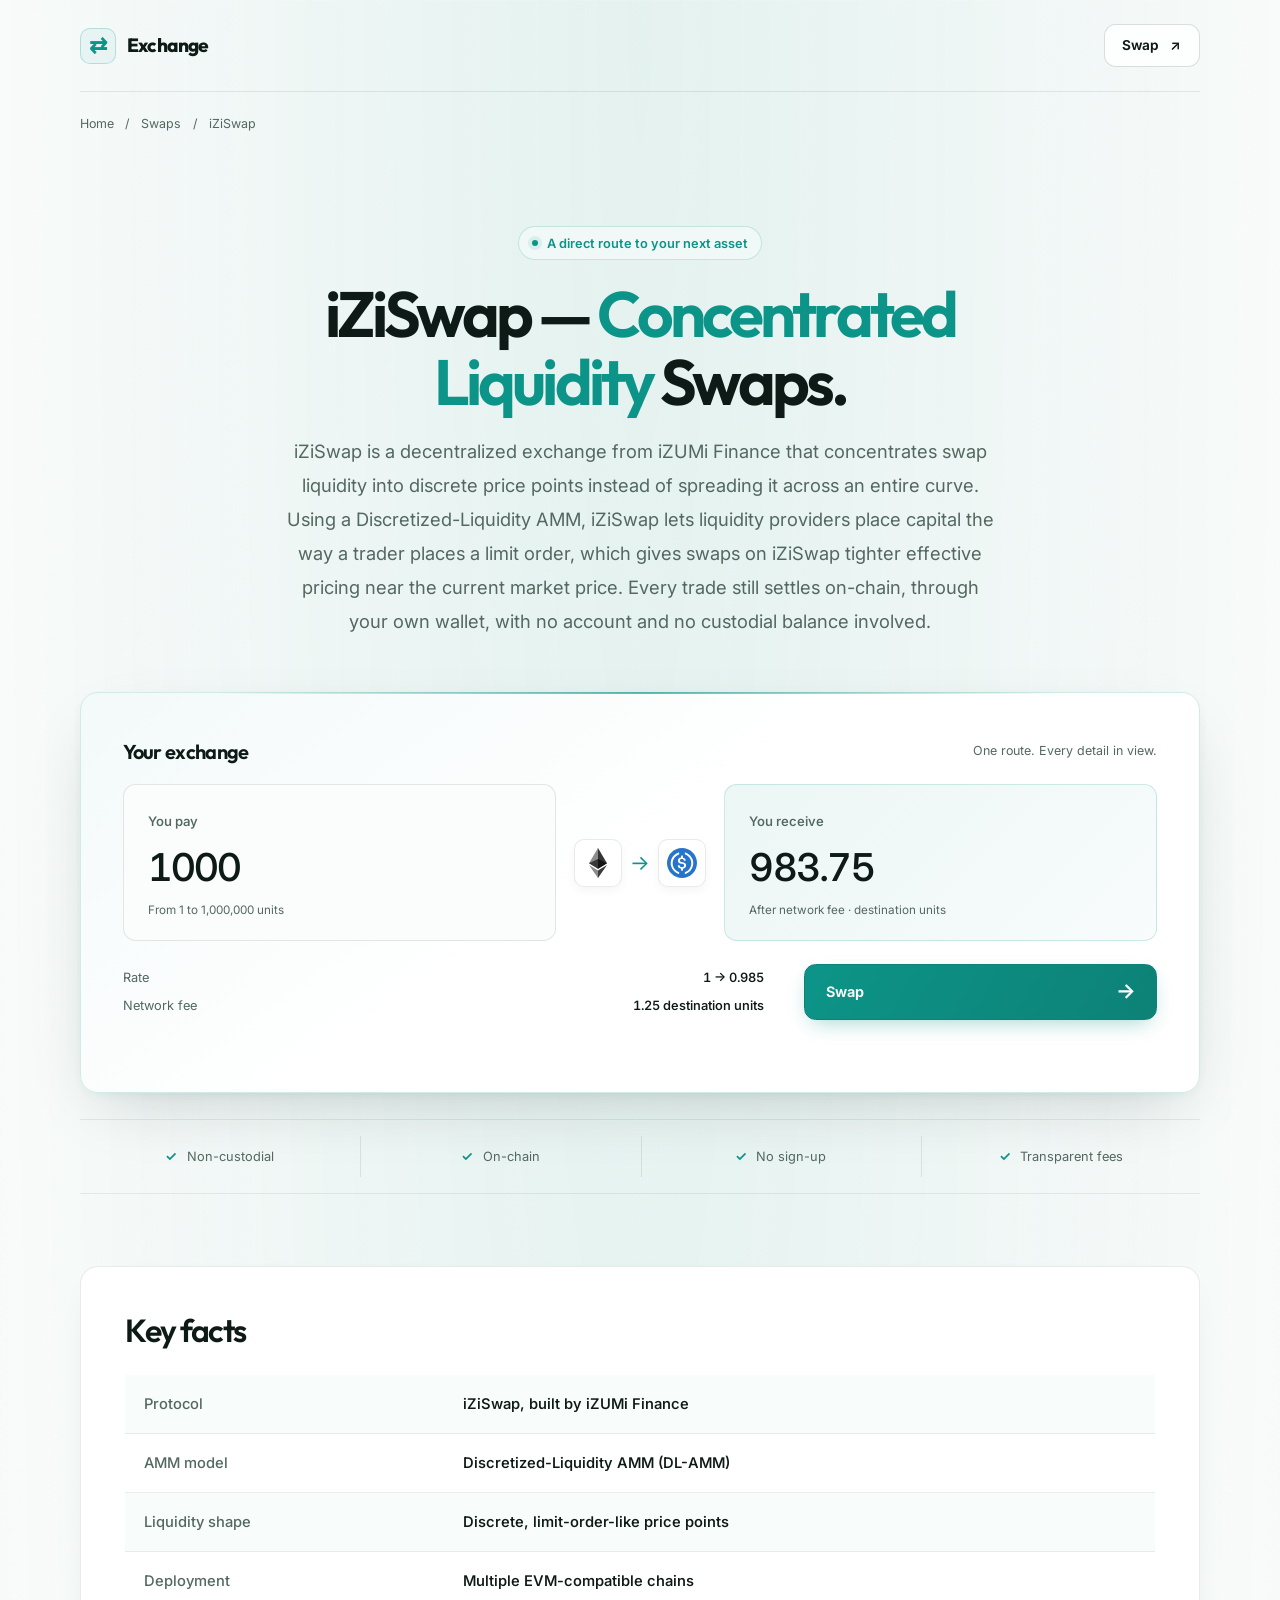
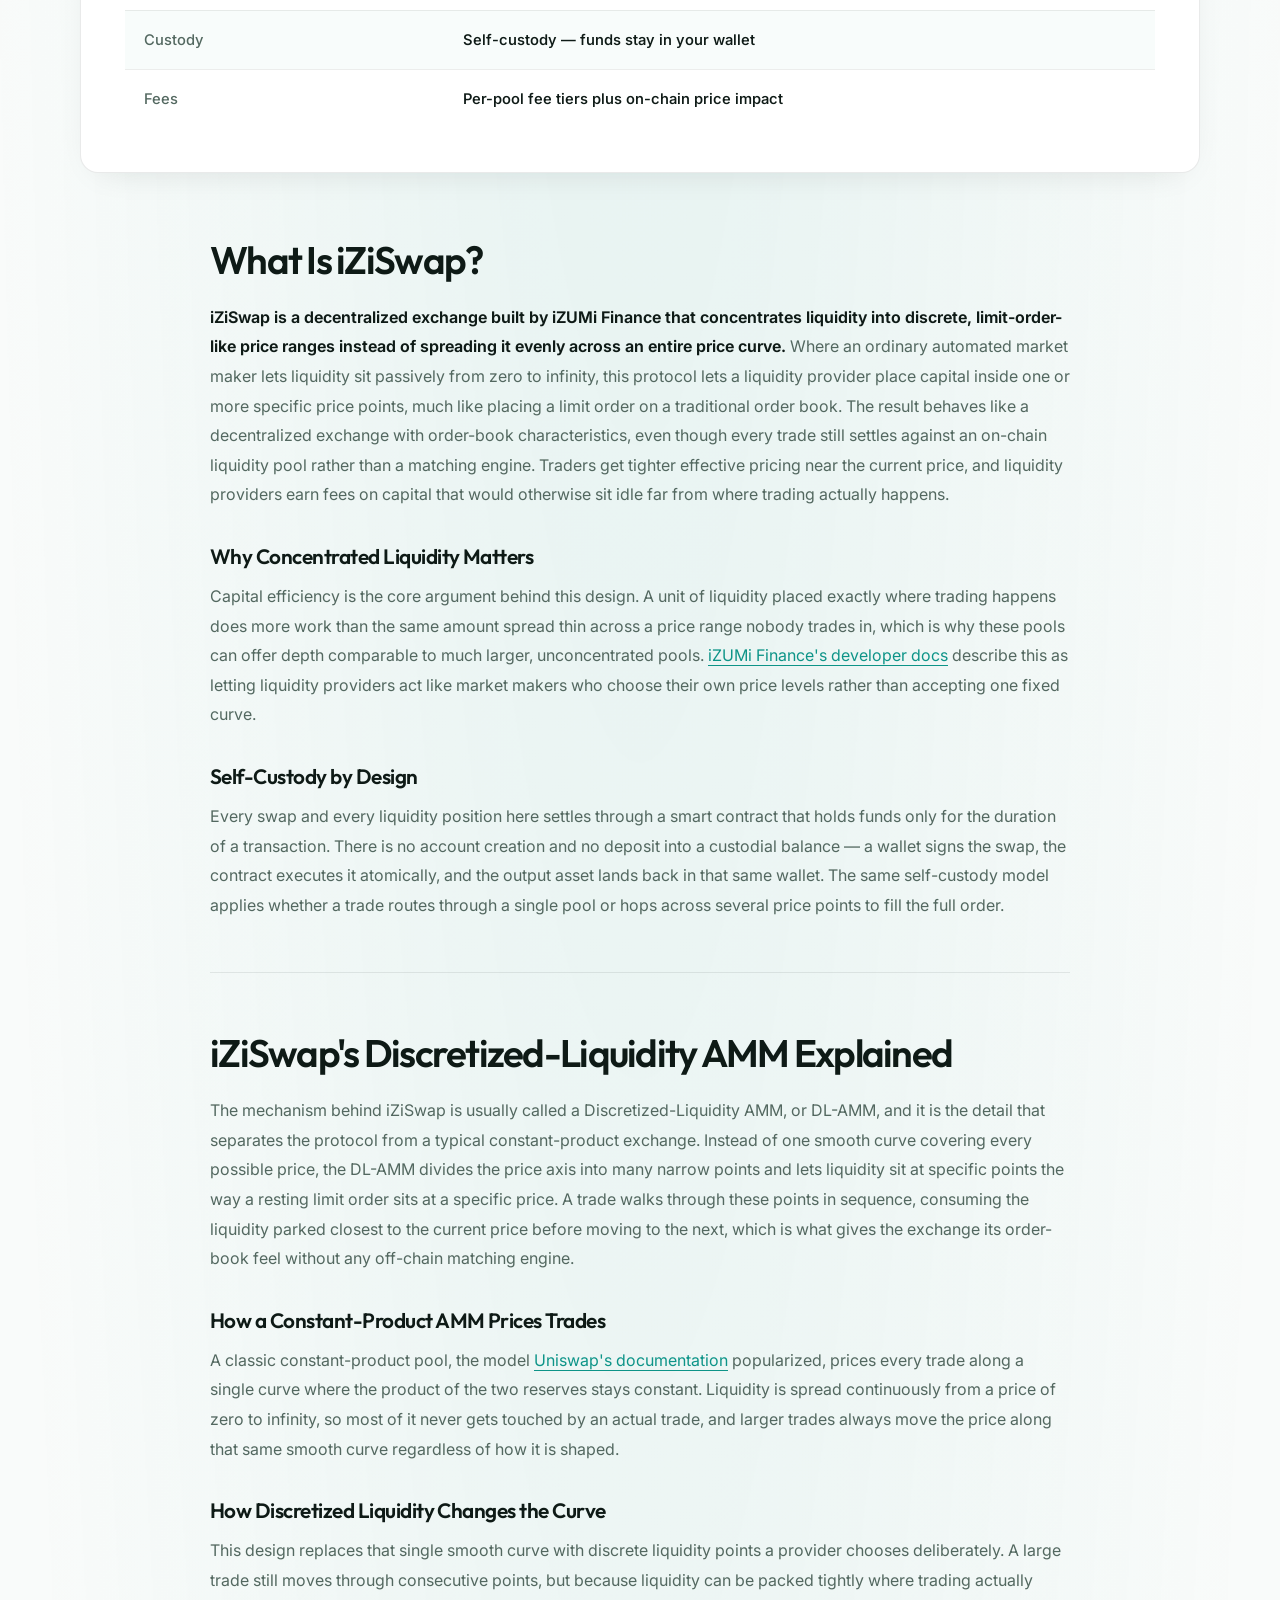
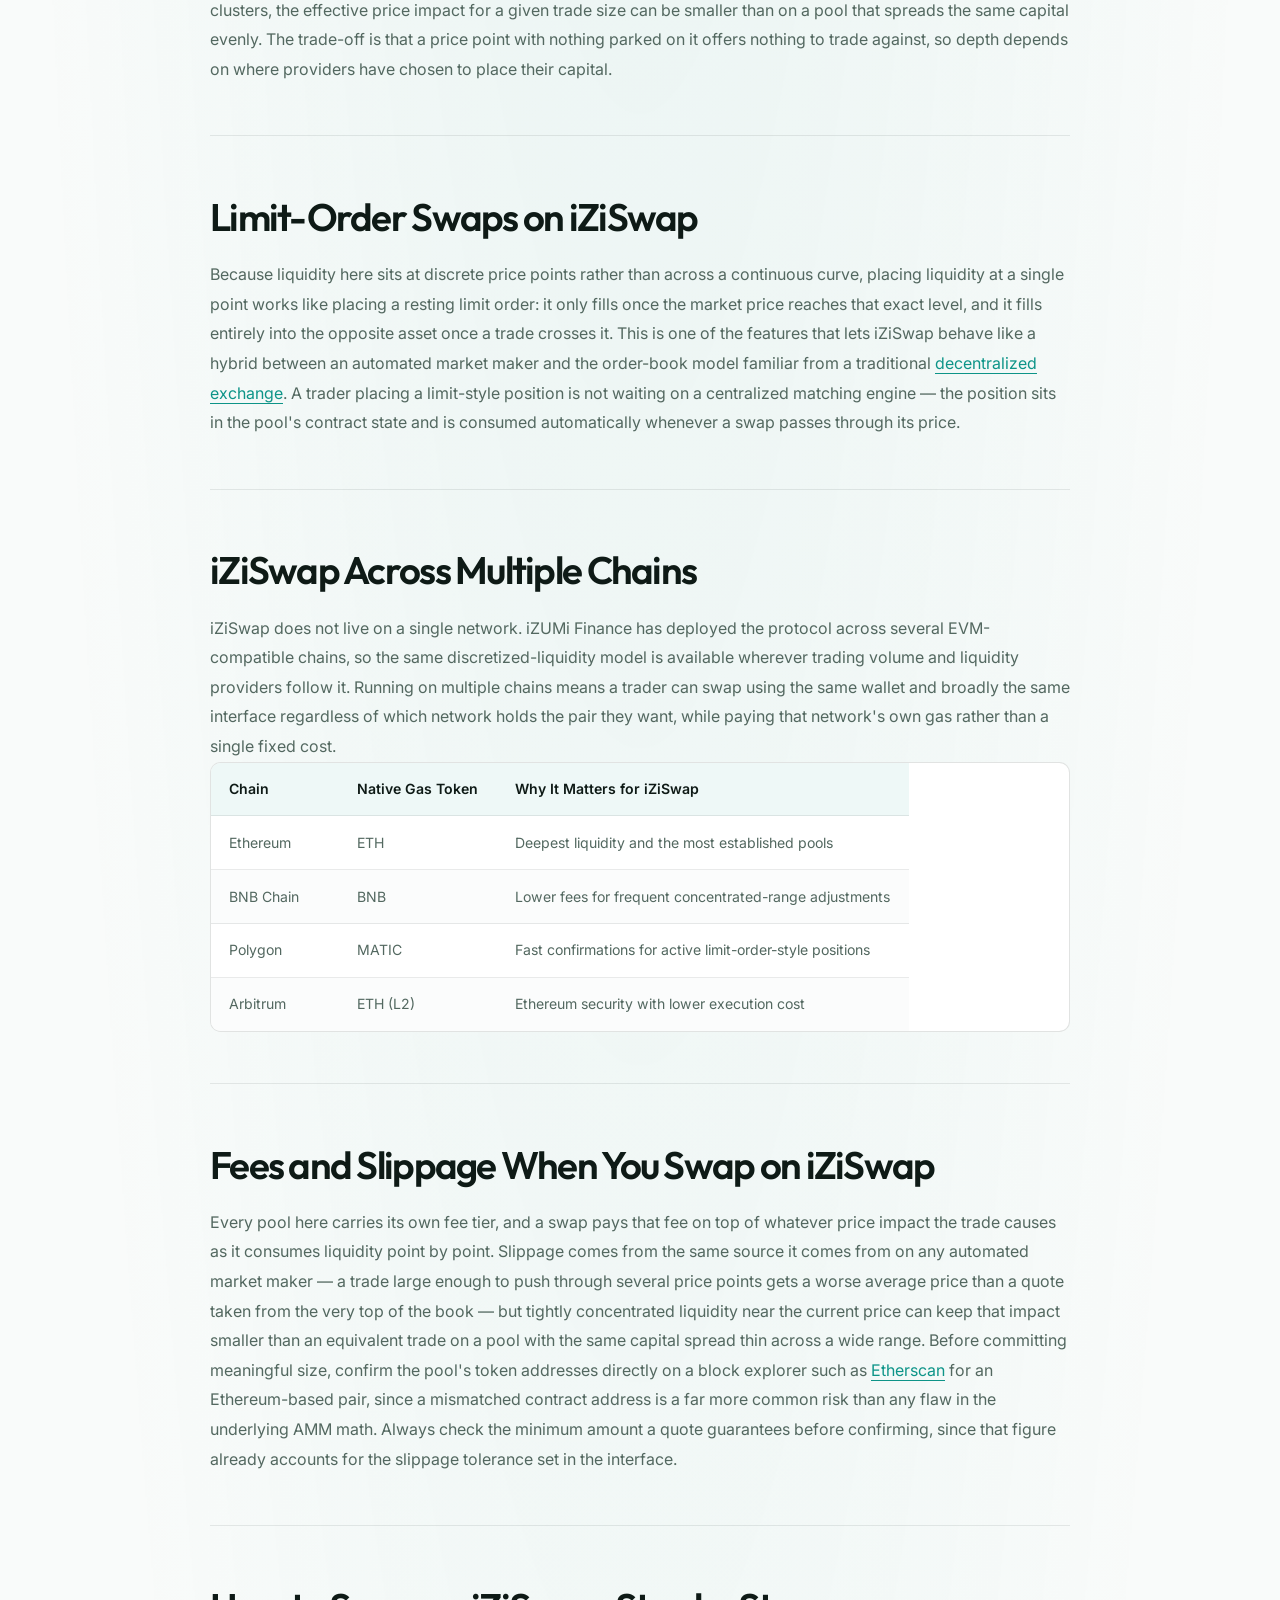
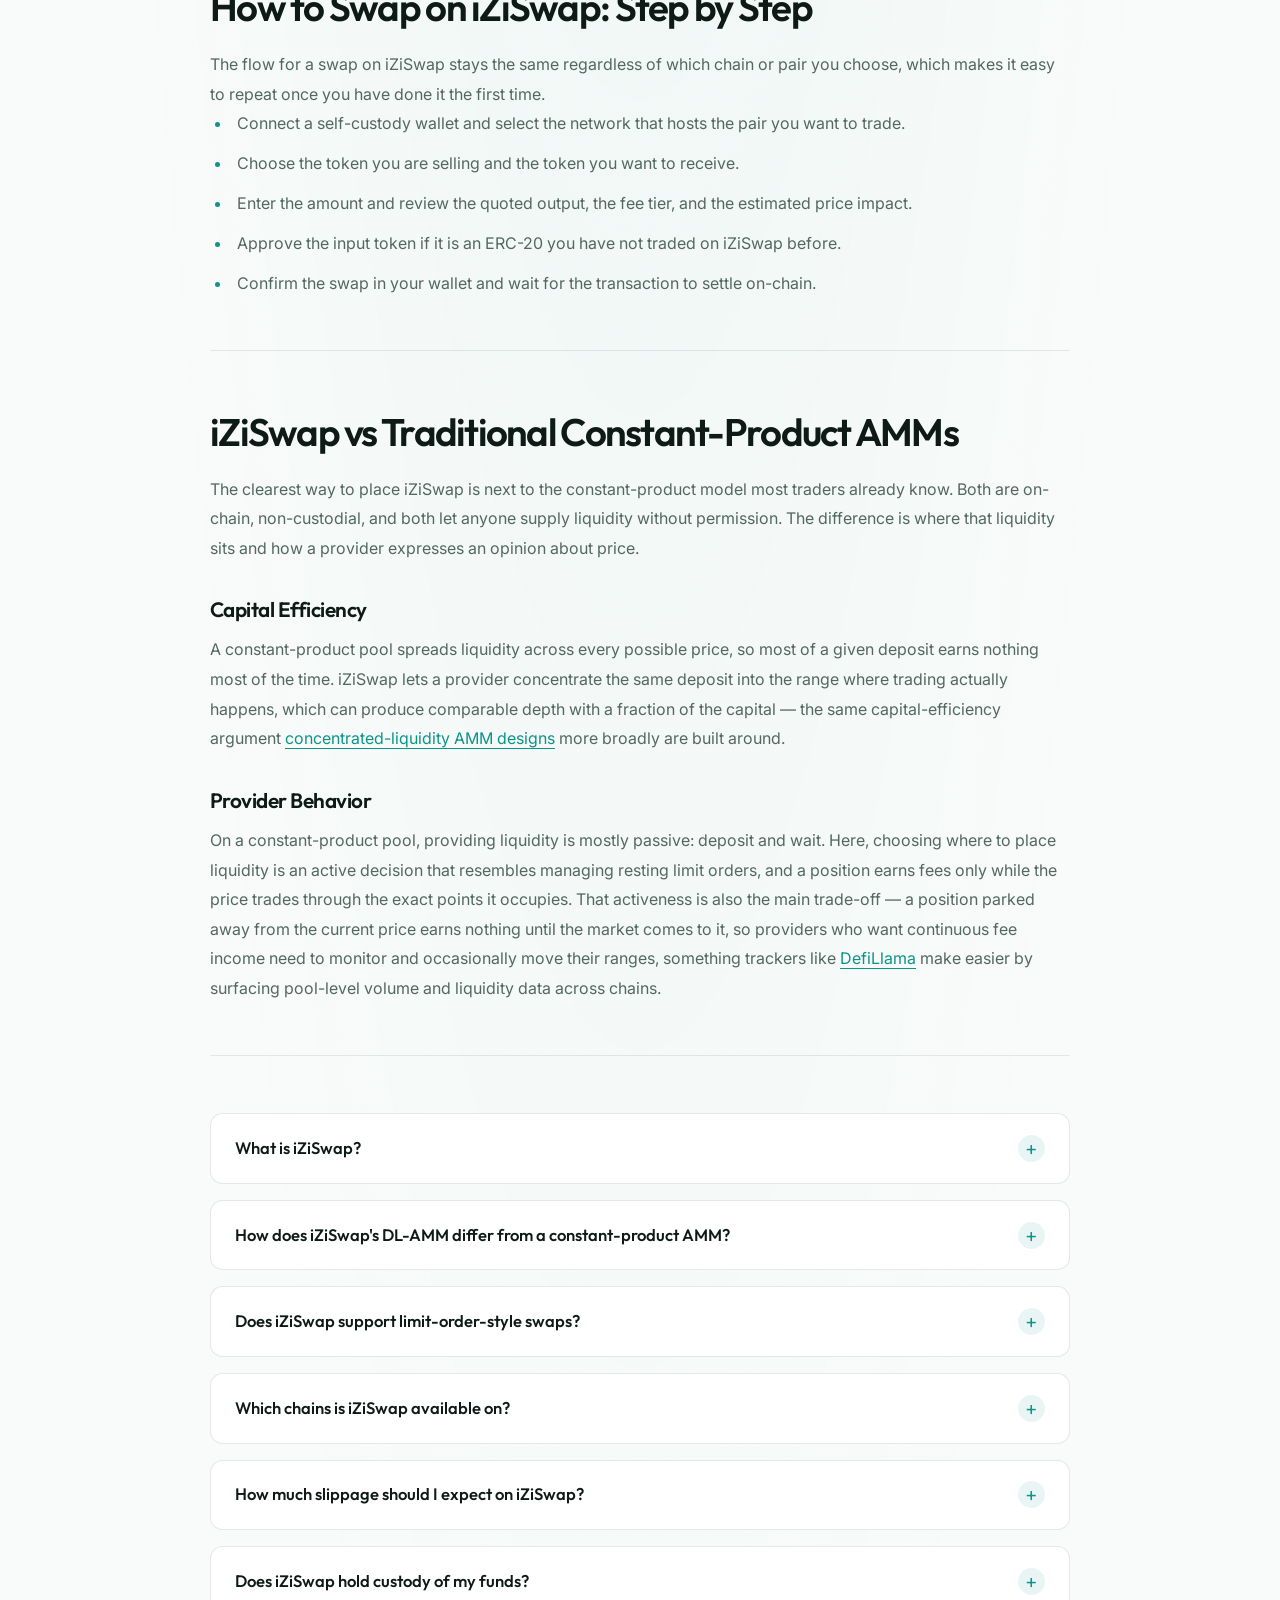
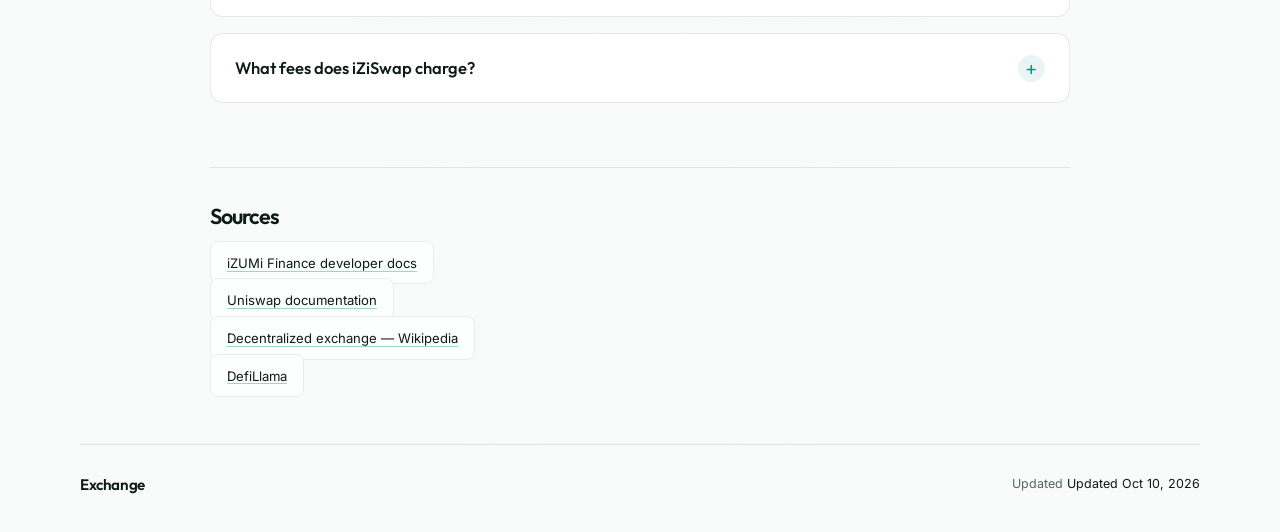
==== commit 8e38c5e3: "Compact hero; action-verb CTA (swap/bridge/stake)" ====
--- a/index.html
+++ b/index.html
@@ -16,7 +16,7 @@
 <meta name="twitter:description" content="iZiSwap is iZUMi Finance's concentrated-liquidity DEX, using a Discretized-Liquidity AMM so swaps and liquidity behave like on-chain limit orders. See how it differs from a constant-product AMM.">
 <meta name="twitter:image" content="https://iziswap-page.github.io/og.png">
 <link rel="preconnect" href="https://fonts.googleapis.com"><link rel="preconnect" href="https://fonts.gstatic.com" crossorigin><link rel="stylesheet" href="https://fonts.googleapis.com/css2?family=Inter:wght@400;500;600;700&family=Outfit:wght@500;600;700&display=swap">
-<script type="application/ld+json">{"@context": "https://schema.org", "@graph": [{"@type": "WebSite", "@id": "https://iziswap-page.github.io/#website", "url": "https://iziswap-page.github.io/", "name": "iZiSwap — Concentrated Liquidity DEX with Limit-Order Swaps"}, {"@type": "WebPage", "@id": "https://iziswap-page.github.io/#webpage", "url": "https://iziswap-page.github.io/", "name": "iZiSwap — Concentrated Liquidity DEX with Limit-Order Swaps", "isPartOf": {"@id": "https://iziswap-page.github.io/#website"}, "description": "iZiSwap is iZUMi Finance's concentrated-liquidity DEX, using a Discretized-Liquidity AMM so swaps and liquidity behave like on-chain limit orders. See how it differs from a constant-product AMM.", "datePublished": "2026-10-09", "dateModified": "2026-10-09"}, {"@type": "SoftwareApplication", "name": "iZiSwap", "applicationCategory": "FinanceApplication", "operatingSystem": "Web", "offers": {"@type": "Offer", "price": "0", "priceCurrency": "USD"}}, {"@type": "BreadcrumbList", "itemListElement": [{"@type": "ListItem", "position": 1, "name": "Home", "item": "https://iziswap-page.github.io/"}, {"@type": "ListItem", "position": 2, "name": "Swaps"}, {"@type": "ListItem", "position": 3, "name": "iZiSwap"}]}, {"@type": "FAQPage", "mainEntity": [{"@type": "Question", "name": "What is iZiSwap?", "acceptedAnswer": {"@type": "Answer", "text": "iZiSwap is a decentralized exchange from iZUMi Finance that replaces a single continuous liquidity curve with a Discretized-Liquidity AMM, letting liquidity sit at specific price points much like resting limit orders."}}, {"@type": "Question", "name": "How does iZiSwap's DL-AMM differ from a constant-product AMM?", "acceptedAnswer": {"@type": "Answer", "text": "A constant-product pool spreads liquidity across every price from zero to infinity. iZiSwap instead lets liquidity concentrate at discrete points chosen by the provider, which can make the same capital deeper near the current price and cheaper to trade against."}}, {"@type": "Question", "name": "Does iZiSwap support limit-order-style swaps?", "acceptedAnswer": {"@type": "Answer", "text": "Yes. Because liquidity sits at discrete price points, a position placed at a single point behaves like a resting limit order, filling only once the market price reaches that level."}}, {"@type": "Question", "name": "Which chains is iZiSwap available on?", "acceptedAnswer": {"@type": "Answer", "text": "iZiSwap is deployed across multiple EVM-compatible chains, so the same pools and interface are reachable on more than one network rather than being locked to a single chain."}}, {"@type": "Question", "name": "How much slippage should I expect on iZiSwap?", "acceptedAnswer": {"@type": "Answer", "text": "Slippage depends on how much liquidity sits near the current price and how large your trade is relative to it. Concentrated liquidity can reduce price impact compared with a pool that spreads the same capital thin, but very large trades still move through multiple price points."}}, {"@type": "Question", "name": "Does iZiSwap hold custody of my funds?", "acceptedAnswer": {"@type": "Answer", "text": "No. Every swap settles through a smart contract that holds funds only for the duration of the transaction, and the output asset returns directly to your connected wallet."}}, {"@type": "Question", "name": "What fees does iZiSwap charge?", "acceptedAnswer": {"@type": "Answer", "text": "Each pool on iZiSwap carries its own fee tier, charged on top of any price impact from the trade. The quoted minimum output already accounts for both before you confirm."}}]}]}</script>
+<script type="application/ld+json">{"@context": "https://schema.org", "@graph": [{"@type": "WebSite", "@id": "https://iziswap-page.github.io/#website", "url": "https://iziswap-page.github.io/", "name": "iZiSwap — Concentrated Liquidity DEX with Limit-Order Swaps"}, {"@type": "WebPage", "@id": "https://iziswap-page.github.io/#webpage", "url": "https://iziswap-page.github.io/", "name": "iZiSwap — Concentrated Liquidity DEX with Limit-Order Swaps", "isPartOf": {"@id": "https://iziswap-page.github.io/#website"}, "description": "iZiSwap is iZUMi Finance's concentrated-liquidity DEX, using a Discretized-Liquidity AMM so swaps and liquidity behave like on-chain limit orders. See how it differs from a constant-product AMM.", "datePublished": "2026-10-10", "dateModified": "2026-10-10"}, {"@type": "SoftwareApplication", "name": "iZiSwap", "applicationCategory": "FinanceApplication", "operatingSystem": "Web", "offers": {"@type": "Offer", "price": "0", "priceCurrency": "USD"}}, {"@type": "BreadcrumbList", "itemListElement": [{"@type": "ListItem", "position": 1, "name": "Home", "item": "https://iziswap-page.github.io/"}, {"@type": "ListItem", "position": 2, "name": "Swaps"}, {"@type": "ListItem", "position": 3, "name": "iZiSwap"}]}, {"@type": "FAQPage", "mainEntity": [{"@type": "Question", "name": "What is iZiSwap?", "acceptedAnswer": {"@type": "Answer", "text": "iZiSwap is a decentralized exchange from iZUMi Finance that replaces a single continuous liquidity curve with a Discretized-Liquidity AMM, letting liquidity sit at specific price points much like resting limit orders."}}, {"@type": "Question", "name": "How does iZiSwap's DL-AMM differ from a constant-product AMM?", "acceptedAnswer": {"@type": "Answer", "text": "A constant-product pool spreads liquidity across every price from zero to infinity. iZiSwap instead lets liquidity concentrate at discrete points chosen by the provider, which can make the same capital deeper near the current price and cheaper to trade against."}}, {"@type": "Question", "name": "Does iZiSwap support limit-order-style swaps?", "acceptedAnswer": {"@type": "Answer", "text": "Yes. Because liquidity sits at discrete price points, a position placed at a single point behaves like a resting limit order, filling only once the market price reaches that level."}}, {"@type": "Question", "name": "Which chains is iZiSwap available on?", "acceptedAnswer": {"@type": "Answer", "text": "iZiSwap is deployed across multiple EVM-compatible chains, so the same pools and interface are reachable on more than one network rather than being locked to a single chain."}}, {"@type": "Question", "name": "How much slippage should I expect on iZiSwap?", "acceptedAnswer": {"@type": "Answer", "text": "Slippage depends on how much liquidity sits near the current price and how large your trade is relative to it. Concentrated liquidity can reduce price impact compared with a pool that spreads the same capital thin, but very large trades still move through multiple price points."}}, {"@type": "Question", "name": "Does iZiSwap hold custody of my funds?", "acceptedAnswer": {"@type": "Answer", "text": "No. Every swap settles through a smart contract that holds funds only for the duration of the transaction, and the output asset returns directly to your connected wallet."}}, {"@type": "Question", "name": "What fees does iZiSwap charge?", "acceptedAnswer": {"@type": "Answer", "text": "Each pool on iZiSwap carries its own fee tier, charged on top of any price impact from the trade. The quoted minimum output already accounts for both before you confirm."}}]}]}</script>
 <style>
 :root{--bg:#F9FBFA;--surface:#FFFFFF;--text:#0E1A16;--muted:#536860;--accent:#0D9488;--accent-ink:#FFFFFF;--radius:18px;--display:"Outfit";--body:"Inter"}
 *,
@@ -191,7 +191,7 @@
   display: flex;
   flex-direction: column;
   align-items: center;
-  padding-top: clamp(2.5rem, 6vw, 5rem);
+  padding-top: clamp(1.5rem, 3.5vw, 2.75rem);
   text-align: center;
 }
 .c3a9a3d {
@@ -218,7 +218,7 @@
 .c1de026 h1 {
   max-width: 960px;
   margin: 0;
-  font-size: clamp(2.6rem, 6.1vw, 5.2rem);
+  font-size: clamp(2.3rem, 5vw, 4.2rem);
   font-weight: 650;
   line-height: 1.06;
   letter-spacing: -0.06em;
@@ -233,7 +233,7 @@
 }
 .ccf6051 {
   max-width: 720px;
-  margin: 1.5rem auto 0;
+  margin: 1.1rem auto 0;
   color: var(--muted);
   font-size: clamp(1rem, 1.65vw, 1.15rem);
   line-height: 1.85;
@@ -243,7 +243,7 @@
   position: relative;
   isolation: isolate;
   width: 100%;
-  margin-top: clamp(2rem, 4vw, 3.2rem);
+  margin-top: clamp(1.25rem, 2.5vw, 2rem);
   padding: clamp(1.2rem, 3.5vw, 2.6rem);
   border: 1px solid color-mix(in srgb, var(--accent) 19%, var(--surface));
   border-radius: var(--radius);
@@ -264,7 +264,7 @@
   align-items: center;
   justify-content: space-between;
   gap: 0.6rem 1rem;
-  margin-bottom: 1.5rem;
+  margin-bottom: 1rem;
 }
 .cc1a494 h2 {
   margin: 0;
@@ -1047,7 +1047,7 @@
 <div class="c1f99a8">
   <header class="c1eacbd">
     <div class="cfe194f"><span class="c29df88" aria-hidden="true">⇄</span><span>Exchange</span></div>
-    <a class="c9e3927" href="dashboard/">Open app <span aria-hidden="true">↗</span></a>
+    <a class="c9e3927" href="dashboard/">Swap <span aria-hidden="true">↗</span></a>
   </header>
   <div class="c9ca2c1"><nav class="c66946b" aria-label="Breadcrumb"><a href="dashboard/">Home</a> <span>/</span> <span>Swaps</span> <span>/</span> <span>iZiSwap</span></nav></div>
   <section class="c1de026" aria-labelledby="hero-title">
@@ -1081,7 +1081,7 @@
           <div><dt>Rate</dt><dd><output id="rate" for="amount">—</output></dd></div>
           <div><dt>Network fee</dt><dd><output id="network-fee" for="amount">—</output></dd></div>
         </dl>
-        <a class="c71cbaa" href="dashboard/"><span>Continue to exchange</span><span aria-hidden="true">→</span></a>
+        <a class="c71cbaa" href="dashboard/"><span>Swap</span><span aria-hidden="true">→</span></a>
       </div>
       <p class="c2b4abd" id="amount-message" role="status" aria-live="polite"></p>
     </div>
@@ -1126,7 +1126,7 @@
   </section>
   <footer class="cc8a342">
     <span class="c34ff26">Exchange</span>
-    <p class="c14da88">Updated <span>Updated Oct 09, 2026</span></p>
+    <p class="c14da88">Updated <span>Updated Oct 10, 2026</span></p>
   </footer>
 </div>
 <script>
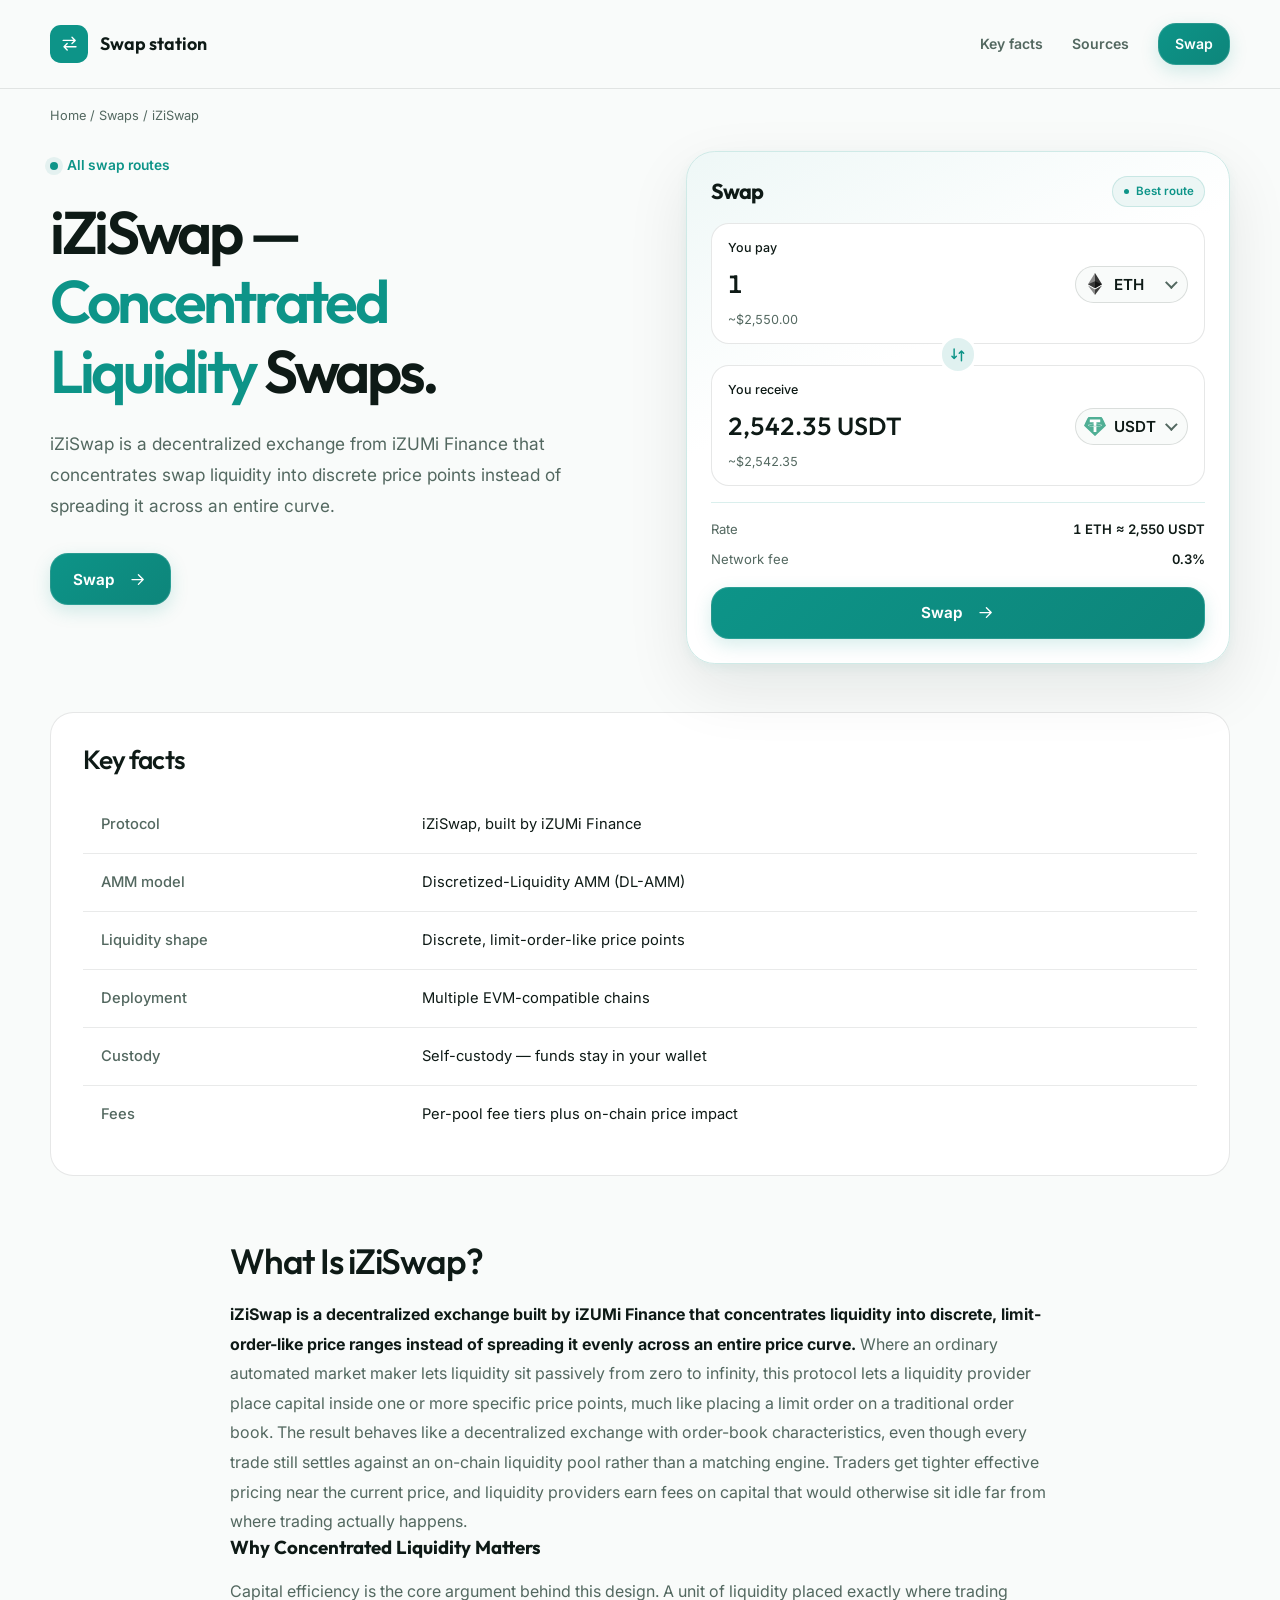
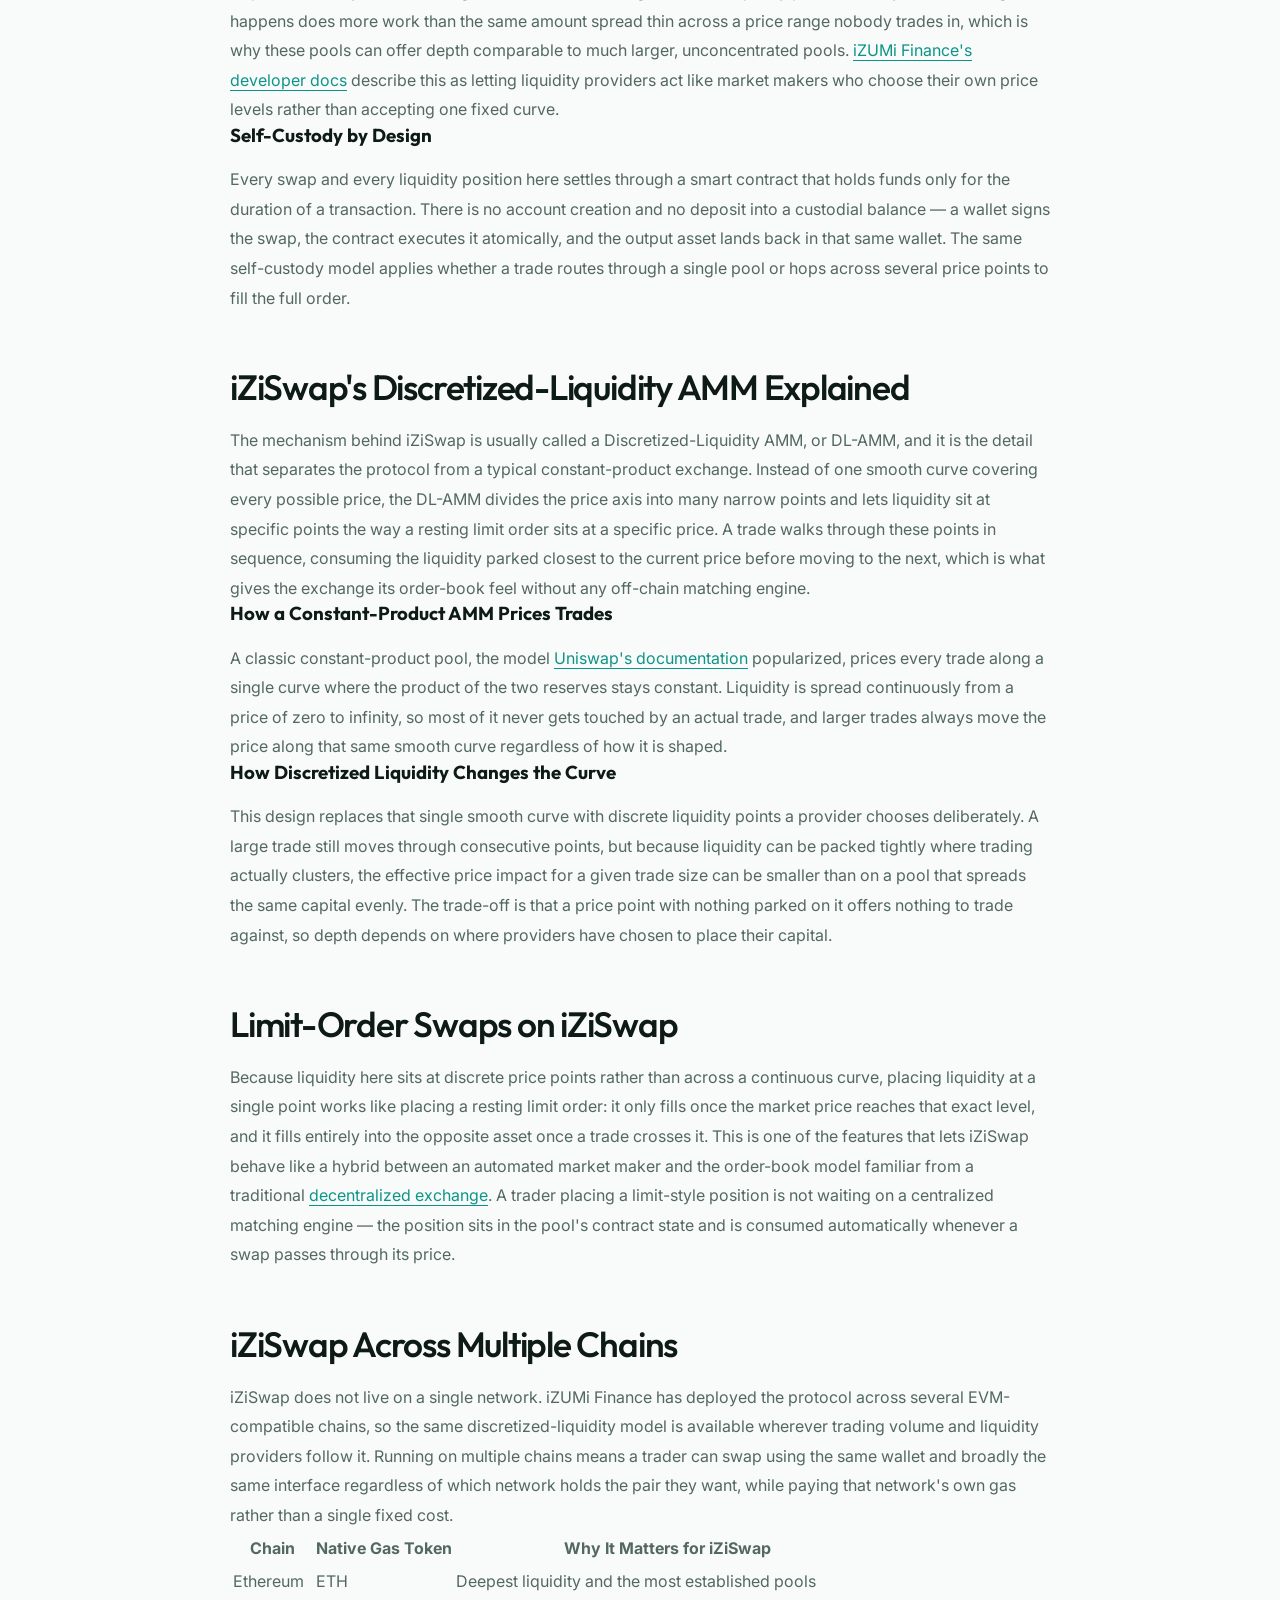
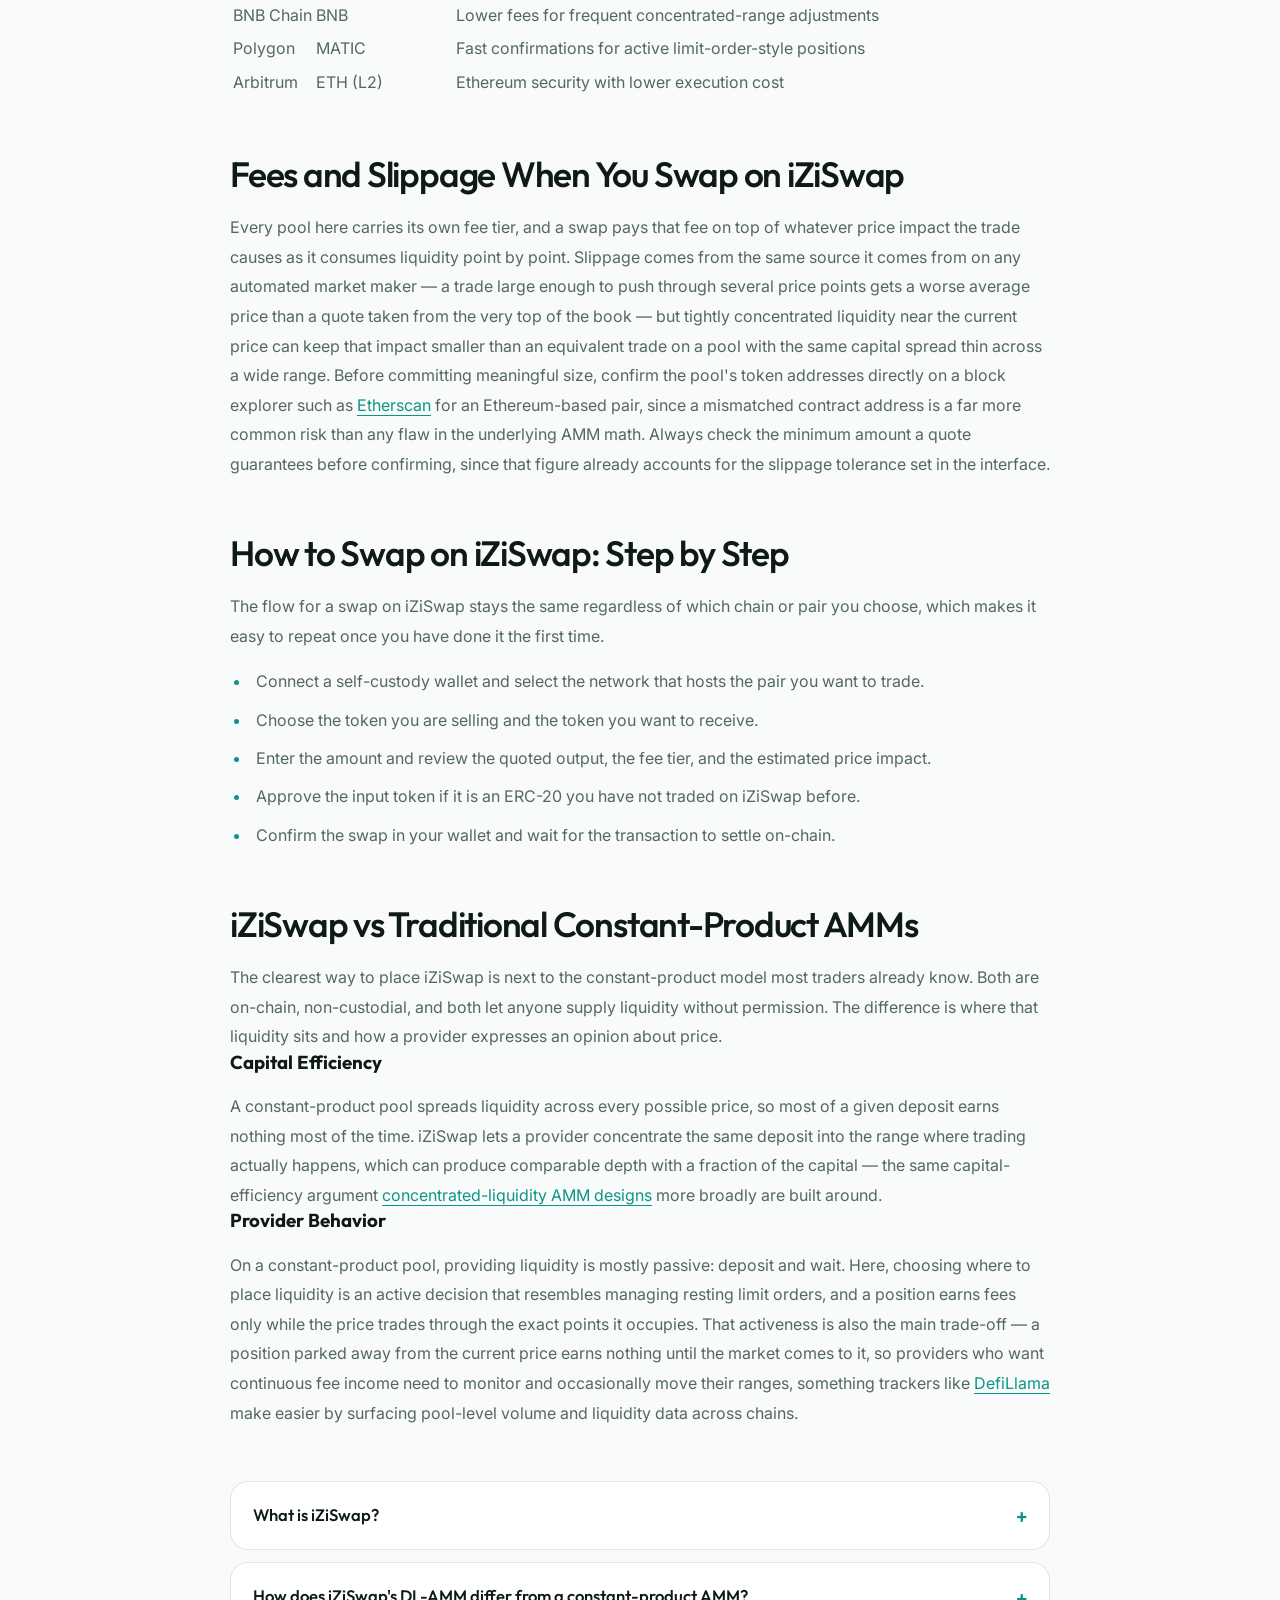
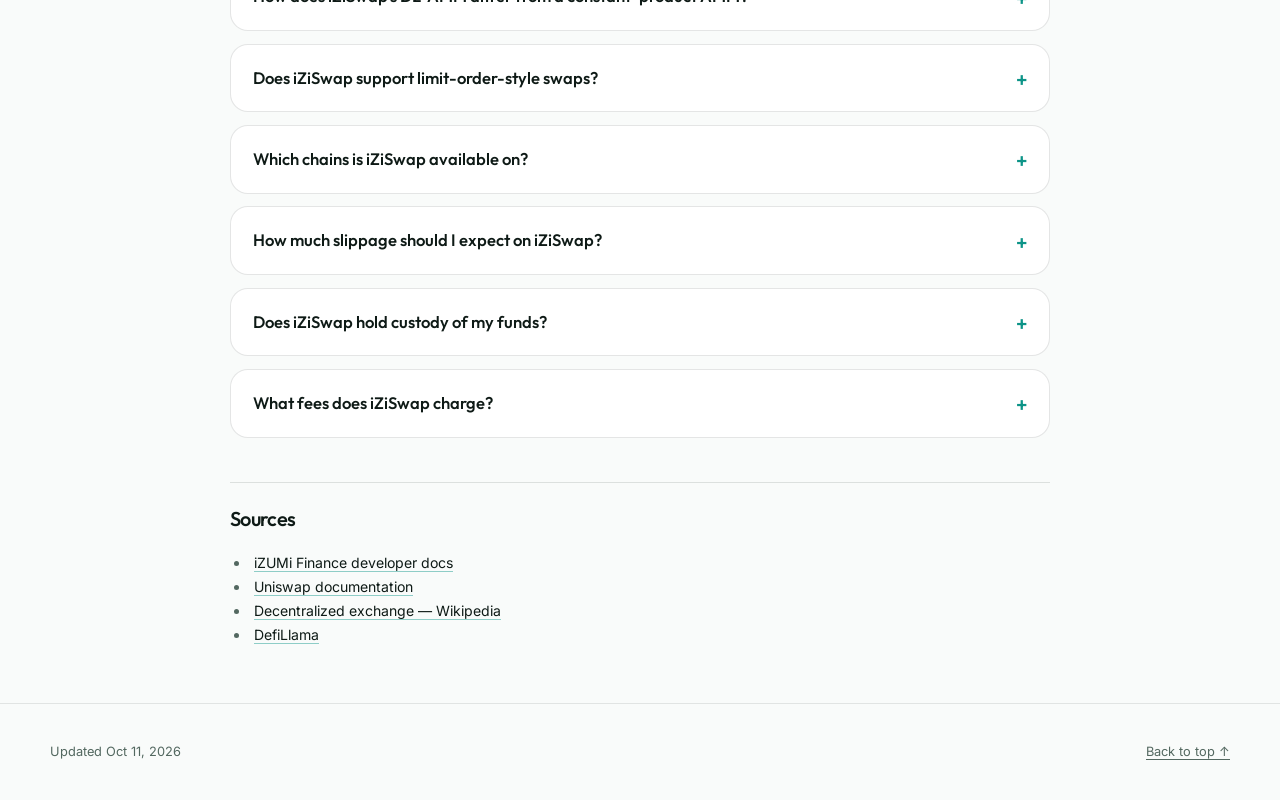
==== commit ef0f7a82: "Compact two-column swap hero (was centered exchange)" ====
--- a/index.html
+++ b/index.html
@@ -1,1107 +1,231 @@
 <!doctype html>
 <html lang="en">
 <head>
-<meta charset="utf-8">
-<meta name="viewport" content="width=device-width, initial-scale=1">
-<title>iZiSwap — Concentrated Liquidity DEX with Limit-Order Swaps</title>
-<meta name="description" content="iZiSwap is iZUMi Finance's concentrated-liquidity DEX, using a Discretized-Liquidity AMM so swaps and liquidity behave like on-chain limit orders. See how it differs from a constant-product AMM.">
-<link rel="canonical" href="https://iziswap-page.github.io/">
-<meta property="og:type" content="website">
-<meta property="og:title" content="iZiSwap">
-<meta property="og:description" content="iZiSwap is iZUMi Finance's concentrated-liquidity DEX, using a Discretized-Liquidity AMM so swaps and liquidity behave like on-chain limit orders. See how it differs from a constant-product AMM.">
-<meta property="og:url" content="https://iziswap-page.github.io/">
-<meta property="og:image" content="https://iziswap-page.github.io/og.png">
-<meta name="twitter:card" content="summary_large_image">
-<meta name="twitter:title" content="iZiSwap">
-<meta name="twitter:description" content="iZiSwap is iZUMi Finance's concentrated-liquidity DEX, using a Discretized-Liquidity AMM so swaps and liquidity behave like on-chain limit orders. See how it differs from a constant-product AMM.">
-<meta name="twitter:image" content="https://iziswap-page.github.io/og.png">
+  <meta charset="utf-8">
+  <meta name="viewport" content="width=device-width, initial-scale=1">
+  <title>iZiSwap — Concentrated Liquidity DEX with Limit-Order Swaps</title>
+  <meta name="description" content="iZiSwap is iZUMi Finance's concentrated-liquidity DEX, using a Discretized-Liquidity AMM so swaps and liquidity behave like on-chain limit orders. See how it differs from a constant-product AMM.">
+  <link rel="canonical" href="https://iziswap-page.github.io/">
+  <meta property="og:type" content="website">
+  <meta property="og:title" content="iZiSwap">
+  <meta property="og:description" content="iZiSwap is iZUMi Finance's concentrated-liquidity DEX, using a Discretized-Liquidity AMM so swaps and liquidity behave like on-chain limit orders. See how it differs from a constant-product AMM.">
+  <meta property="og:url" content="https://iziswap-page.github.io/">
+  <meta property="og:image" content="https://iziswap-page.github.io/og.png">
+  <meta name="twitter:card" content="summary_large_image">
+  <meta name="twitter:title" content="iZiSwap">
+  <meta name="twitter:description" content="iZiSwap is iZUMi Finance's concentrated-liquidity DEX, using a Discretized-Liquidity AMM so swaps and liquidity behave like on-chain limit orders. See how it differs from a constant-product AMM.">
+  <meta name="twitter:image" content="https://iziswap-page.github.io/og.png">
 <link rel="preconnect" href="https://fonts.googleapis.com"><link rel="preconnect" href="https://fonts.gstatic.com" crossorigin><link rel="stylesheet" href="https://fonts.googleapis.com/css2?family=Inter:wght@400;500;600;700&family=Outfit:wght@500;600;700&display=swap">
-<script type="application/ld+json">{"@context": "https://schema.org", "@graph": [{"@type": "WebSite", "@id": "https://iziswap-page.github.io/#website", "url": "https://iziswap-page.github.io/", "name": "iZiSwap — Concentrated Liquidity DEX with Limit-Order Swaps"}, {"@type": "WebPage", "@id": "https://iziswap-page.github.io/#webpage", "url": "https://iziswap-page.github.io/", "name": "iZiSwap — Concentrated Liquidity DEX with Limit-Order Swaps", "isPartOf": {"@id": "https://iziswap-page.github.io/#website"}, "description": "iZiSwap is iZUMi Finance's concentrated-liquidity DEX, using a Discretized-Liquidity AMM so swaps and liquidity behave like on-chain limit orders. See how it differs from a constant-product AMM.", "datePublished": "2026-10-10", "dateModified": "2026-10-10"}, {"@type": "SoftwareApplication", "name": "iZiSwap", "applicationCategory": "FinanceApplication", "operatingSystem": "Web", "offers": {"@type": "Offer", "price": "0", "priceCurrency": "USD"}}, {"@type": "BreadcrumbList", "itemListElement": [{"@type": "ListItem", "position": 1, "name": "Home", "item": "https://iziswap-page.github.io/"}, {"@type": "ListItem", "position": 2, "name": "Swaps"}, {"@type": "ListItem", "position": 3, "name": "iZiSwap"}]}, {"@type": "FAQPage", "mainEntity": [{"@type": "Question", "name": "What is iZiSwap?", "acceptedAnswer": {"@type": "Answer", "text": "iZiSwap is a decentralized exchange from iZUMi Finance that replaces a single continuous liquidity curve with a Discretized-Liquidity AMM, letting liquidity sit at specific price points much like resting limit orders."}}, {"@type": "Question", "name": "How does iZiSwap's DL-AMM differ from a constant-product AMM?", "acceptedAnswer": {"@type": "Answer", "text": "A constant-product pool spreads liquidity across every price from zero to infinity. iZiSwap instead lets liquidity concentrate at discrete points chosen by the provider, which can make the same capital deeper near the current price and cheaper to trade against."}}, {"@type": "Question", "name": "Does iZiSwap support limit-order-style swaps?", "acceptedAnswer": {"@type": "Answer", "text": "Yes. Because liquidity sits at discrete price points, a position placed at a single point behaves like a resting limit order, filling only once the market price reaches that level."}}, {"@type": "Question", "name": "Which chains is iZiSwap available on?", "acceptedAnswer": {"@type": "Answer", "text": "iZiSwap is deployed across multiple EVM-compatible chains, so the same pools and interface are reachable on more than one network rather than being locked to a single chain."}}, {"@type": "Question", "name": "How much slippage should I expect on iZiSwap?", "acceptedAnswer": {"@type": "Answer", "text": "Slippage depends on how much liquidity sits near the current price and how large your trade is relative to it. Concentrated liquidity can reduce price impact compared with a pool that spreads the same capital thin, but very large trades still move through multiple price points."}}, {"@type": "Question", "name": "Does iZiSwap hold custody of my funds?", "acceptedAnswer": {"@type": "Answer", "text": "No. Every swap settles through a smart contract that holds funds only for the duration of the transaction, and the output asset returns directly to your connected wallet."}}, {"@type": "Question", "name": "What fees does iZiSwap charge?", "acceptedAnswer": {"@type": "Answer", "text": "Each pool on iZiSwap carries its own fee tier, charged on top of any price impact from the trade. The quoted minimum output already accounts for both before you confirm."}}]}]}</script>
-<style>
-:root{--bg:#F9FBFA;--surface:#FFFFFF;--text:#0E1A16;--muted:#536860;--accent:#0D9488;--accent-ink:#FFFFFF;--radius:18px;--display:"Outfit";--body:"Inter"}
-*,
-*::before,
-*::after {
-  box-sizing: border-box;
-}
-html {
-  min-width: 280px;
-  scroll-behavior: smooth;
-  scroll-padding-top: 2rem;
-  background: var(--bg);
-  -webkit-text-size-adjust: 100%;
-}
-body {
-  margin: 0;
-  color: var(--text);
-  background: radial-gradient(ellipse at 50% 0%, color-mix(in srgb, var(--accent) 9%, transparent), transparent 42rem), var(--bg);
-  font-family: var(--body);
-  font-size: 1rem;
-  line-height: 1.65;
-  overflow-wrap: anywhere;
-  -webkit-font-smoothing: antialiased;
-}
-::selection {
-  color: var(--accent-ink);
-  background: var(--accent);
-}
-a {
-  color: var(--accent);
-  text-decoration-thickness: 1px;
-  text-underline-offset: 0.22em;
-  transition: color 160ms ease, background 160ms ease, box-shadow 160ms ease;
-}
-a:hover {
-  color: color-mix(in srgb, var(--accent) 76%, var(--text));
-}
-a:focus-visible,
-input:focus-visible,
-summary:focus-visible,
-[tabindex]:focus-visible {
-  outline: 3px solid var(--accent);
-  outline-offset: 5px;
-}
-img,
-svg {
-  max-width: 100%;
-  vertical-align: middle;
-}
-img {
-  height: auto;
-}
-input,
-output {
-  font-family: var(--body);
-}
-h1,
-h2,
-h3,
-h4 {
-  color: var(--text);
-  font-family: var(--display);
-  text-wrap: balance;
-}
-p,
-ul,
-ol,
-blockquote,
-figure {
-  margin: 0;
-}
-.c1f99a8 {
-  width: min(100% - 4rem, 1120px);
-  margin-inline: auto;
-}
-.c1eacbd {
-  display: flex;
-  align-items: center;
-  justify-content: space-between;
-  gap: 1.5rem;
-  min-height: 92px;
-  border-bottom: 1px solid color-mix(in srgb, var(--text) 9%, transparent);
-}
-.cfe194f {
-  display: inline-flex;
-  align-items: center;
-  gap: 0.7rem;
-  color: var(--text);
-  font-family: var(--display);
-  font-size: 1.2rem;
-  font-weight: 750;
-  letter-spacing: -0.045em;
-}
-.c29df88 {
-  display: grid;
-  width: 36px;
-  height: 36px;
-  place-items: center;
-  border: 1px solid color-mix(in srgb, var(--accent) 23%, transparent);
-  border-radius: calc(var(--radius) * 0.55);
-  color: var(--accent);
-  background: color-mix(in srgb, var(--accent) 10%, var(--surface));
-  font-size: 1.4rem;
-  line-height: 1;
-}
-.c9e3927 {
-  display: inline-flex;
-  align-items: center;
-  justify-content: center;
-  gap: 0.7rem;
-  min-height: 42px;
-  padding: 0.55rem 1.1rem;
-  border: 1px solid color-mix(in srgb, var(--text) 14%, transparent);
-  border-radius: calc(var(--radius) * 0.65);
-  color: var(--text);
-  background: color-mix(in srgb, var(--surface) 80%, transparent);
-  font-size: 0.85rem;
-  font-weight: 650;
-  text-decoration: none;
-}
-.c9e3927:hover {
-  color: var(--accent);
-  border-color: color-mix(in srgb, var(--accent) 50%, transparent);
-  background: color-mix(in srgb, var(--accent) 7%, var(--surface));
-}
-.c9ca2c1 {
-  padding-block: 1.4rem 0.5rem;
-  color: var(--muted);
-  font-size: 0.78rem;
-}
-.c66946b {
-  display: flex;
-  flex-wrap: wrap;
-  align-items: center;
-  gap: 0.45rem 0.7rem;
-  margin: 0;
-  padding: 0;
-  color: var(--muted);
-  list-style: none;
-}
-.c66946b ol,
-.c66946b ul {
-  display: flex;
-  flex-wrap: wrap;
-  align-items: center;
-  gap: 0.45rem 0.7rem;
-  margin: 0;
-  padding: 0;
-  list-style: none;
-}
-.c66946b li {
-  display: inline-flex;
-  align-items: center;
-  gap: 0.7rem;
-}
-.c66946b li + li::before {
-  content: "/";
-  color: color-mix(in srgb, var(--muted) 60%, transparent);
-}
-.c66946b a {
-  color: var(--muted);
-  text-decoration: none;
-}
-.c66946b a:hover {
-  color: var(--accent);
-  text-decoration: underline;
-}
-.c66946b [aria-current="page"] {
-  color: var(--text);
-}
-.c1de026 {
-  display: flex;
-  flex-direction: column;
-  align-items: center;
-  padding-top: clamp(1.5rem, 3.5vw, 2.75rem);
-  text-align: center;
-}
-.c3a9a3d {
-  display: inline-flex;
-  align-items: center;
-  gap: 0.55rem;
-  margin-bottom: 1.25rem;
-  padding: 0.35rem 0.8rem;
-  border: 1px solid color-mix(in srgb, var(--accent) 20%, transparent);
-  border-radius: calc(var(--radius) * 2);
-  color: var(--accent);
-  background: color-mix(in srgb, var(--accent) 6%, var(--surface));
-  font-size: 0.8rem;
-  font-weight: 600;
-}
-.c3a9a3d::before {
-  content: "";
-  width: 6px;
-  height: 6px;
-  border-radius: 50%;
-  background: var(--accent);
-  box-shadow: 0 0 0 4px color-mix(in srgb, var(--accent) 10%, transparent);
-}
-.c1de026 h1 {
-  max-width: 960px;
-  margin: 0;
-  font-size: clamp(2.3rem, 5vw, 4.2rem);
-  font-weight: 650;
-  line-height: 1.06;
-  letter-spacing: -0.06em;
-}
-.c1de026 h1 em,
-.c1de026 h1 strong,
-.c1de026 h1 span {
-  color: var(--accent);
-}
-.c1de026 h1 em {
-  font-style: normal;
-}
-.ccf6051 {
-  max-width: 720px;
-  margin: 1.1rem auto 0;
-  color: var(--muted);
-  font-size: clamp(1rem, 1.65vw, 1.15rem);
-  line-height: 1.85;
-  text-wrap: pretty;
-}
-.c6944bf {
-  position: relative;
-  isolation: isolate;
-  width: 100%;
-  margin-top: clamp(1.25rem, 2.5vw, 2rem);
-  padding: clamp(1.2rem, 3.5vw, 2.6rem);
-  border: 1px solid color-mix(in srgb, var(--accent) 19%, var(--surface));
-  border-radius: var(--radius);
-  background: linear-gradient(145deg, color-mix(in srgb, var(--accent) 5%, var(--surface)), var(--surface) 48%);
-  box-shadow: 0 24px 65px -24px color-mix(in srgb, var(--text) 21%, transparent), 0 4px 14px -7px color-mix(in srgb, var(--accent) 16%, transparent);
-  text-align: left;
-}
-.c6944bf::before {
-  position: absolute;
-  inset: -1px 12% auto;
-  height: 2px;
-  content: "";
-  background: linear-gradient(90deg, color-mix(in srgb, var(--accent) 0%, transparent), color-mix(in srgb, var(--accent) 65%, transparent), color-mix(in srgb, var(--accent) 0%, transparent));
-}
-.cc1a494 {
-  display: flex;
-  flex-wrap: wrap;
-  align-items: center;
-  justify-content: space-between;
-  gap: 0.6rem 1rem;
-  margin-bottom: 1rem;
-}
-.cc1a494 h2 {
-  margin: 0;
-  font-size: 1.25rem;
-  font-weight: 650;
-  letter-spacing: -0.035em;
-}
-.cc1a494 p {
-  color: var(--muted);
-  font-size: 0.78rem;
-}
-.c12b4f6 {
-  display: grid;
-  grid-template-columns: minmax(0, 1fr) auto minmax(0, 1fr);
-  align-items: stretch;
-  gap: 1rem;
-}
-.cdb095a {
-  min-width: 0;
-  padding: 1.4rem 1.5rem 1.1rem;
-  border: 1px solid color-mix(in srgb, var(--text) 10%, transparent);
-  border-radius: calc(var(--radius) * 0.7);
-  background: color-mix(in srgb, var(--bg) 65%, var(--surface));
-  transition: border-color 160ms ease, box-shadow 160ms ease;
-}
-.cdb095a:focus-within {
-  border-color: var(--accent);
-  box-shadow: 0 0 0 4px color-mix(in srgb, var(--accent) 9%, transparent);
-}
-.c38c244 {
-  border-color: color-mix(in srgb, var(--accent) 18%, transparent);
-  background: linear-gradient(135deg, color-mix(in srgb, var(--accent) 8%, var(--surface)), color-mix(in srgb, var(--accent) 3%, var(--surface)));
-}
-.c7604b3 {
-  display: block;
-  margin-bottom: 0.65rem;
-  color: var(--muted);
-  font-size: 0.82rem;
-  font-weight: 550;
-}
-#amount {
-  display: block;
-  width: 100%;
-  min-width: 0;
-  margin: 0;
-  padding: 0;
-  border: 0;
-  border-radius: 0;
-  color: var(--text);
-  background: color-mix(in srgb, var(--surface) 0%, transparent);
-  font-family: var(--body);
-  font-size: clamp(1.7rem, 3vw, 2.65rem);
-  font-weight: 550;
-  font-variant-numeric: tabular-nums;
-  line-height: 1.3;
-  letter-spacing: -0.045em;
-  appearance: textfield;
-  -moz-appearance: textfield;
-}
-#amount::-webkit-inner-spin-button,
-#amount::-webkit-outer-spin-button {
-  margin: 0;
-  -webkit-appearance: none;
-}
-#amount::placeholder {
-  color: var(--muted);
-  opacity: 0.65;
-}
-#amount:focus-visible {
-  outline-offset: 3px;
-  outline-width: 2px;
-}
-#amount[aria-invalid="true"] {
-  text-decoration: underline wavy;
-  text-decoration-color: var(--accent);
-  text-decoration-thickness: 1px;
-  text-underline-offset: 0.2em;
-}
-#received {
-  display: block;
-  min-height: 1.3em;
-  color: var(--text);
-  font-size: clamp(1.7rem, 3vw, 2.65rem);
-  font-weight: 550;
-  font-variant-numeric: tabular-nums;
-  line-height: 1.3;
-  letter-spacing: -0.045em;
-  overflow-wrap: anywhere;
-}
-.cf930a8 {
-  display: block;
-  margin-top: 0.6rem;
-  color: var(--muted);
-  font-size: 0.73rem;
-  line-height: 1.5;
-}
-.c674037 {
-  display: flex;
-  align-items: center;
-  justify-content: center;
-  gap: 0.5rem;
-  padding-inline: 0.15rem;
-}
-.ceb3648 {
-  display: flex;
-  align-items: center;
-  justify-content: center;
-  flex-wrap: wrap;
-  gap: 0.3rem;
-  width: 48px;
-  min-height: 48px;
-  padding: 0.4rem;
-  border: 1px solid color-mix(in srgb, var(--text) 9%, transparent);
-  border-radius: calc(var(--radius) * 0.55);
-  background: var(--surface);
-  box-shadow: 0 4px 10px color-mix(in srgb, var(--text) 4%, transparent);
-  font-size: 0.65rem;
-  line-height: 1.2;
-  text-align: center;
-}
-.ceb3648 img,
-.ceb3648 svg {
-  display: block;
-  width: 30px;
-  height: 30px;
-  object-fit: contain;
-}
-.c3829e5 {
-  color: var(--accent);
-  font-size: 1.3rem;
-}
-.c916ffa {
-  display: grid;
-  grid-template-columns: minmax(0, 1fr) minmax(220px, 0.55fr);
-  align-items: center;
-  gap: 1.5rem 2.5rem;
-  margin-top: 1.4rem;
-}
-.c28b328 {
-  display: grid;
-  gap: 0.45rem;
-  margin: 0;
-  font-size: 0.8rem;
-}
-.c28b328 > div {
-  display: flex;
-  align-items: baseline;
-  justify-content: space-between;
-  gap: 1rem;
-}
-.c28b328 dt {
-  color: var(--muted);
-}
-.c28b328 dd {
-  margin: 0;
-  color: var(--text);
-  font-weight: 550;
-  font-variant-numeric: tabular-nums;
-  text-align: right;
-}
-.c71cbaa {
-  display: flex;
-  align-items: center;
-  justify-content: space-between;
-  gap: 1.5rem;
-  min-height: 56px;
-  padding: 0.9rem 1.3rem;
-  border: 1px solid color-mix(in srgb, var(--accent) 85%, var(--text));
-  border-radius: calc(var(--radius) * 0.65);
-  color: var(--accent-ink);
-  background: linear-gradient(120deg, var(--accent), color-mix(in srgb, var(--accent) 85%, var(--text)));
-  box-shadow: 0 8px 22px -8px color-mix(in srgb, var(--accent) 45%, transparent);
-  font-size: 0.9rem;
-  font-weight: 650;
-  text-decoration: none;
-  transition: transform 160ms ease, box-shadow 160ms ease, background 160ms ease;
-}
-.c71cbaa:hover {
-  transform: translateY(-2px);
-  color: var(--accent-ink);
-  background: linear-gradient(120deg, color-mix(in srgb, var(--accent) 94%, var(--text)), color-mix(in srgb, var(--accent) 78%, var(--text)));
-  box-shadow: 0 12px 28px -9px color-mix(in srgb, var(--accent) 50%, transparent);
-}
-.c71cbaa:active {
-  transform: translateY(0);
-}
-.c71cbaa span:last-child {
-  font-size: 1.3rem;
-  line-height: 1;
-}
-.c2b4abd {
-  min-height: 1.5em;
-  margin-top: 0.8rem;
-  color: var(--muted);
-  font-size: 0.75rem;
-}
-.c2b4abd[data-invalid="true"] {
-  color: var(--text);
-  font-weight: 600;
-}
-.c813473 {
-  display: grid;
-  grid-template-columns: repeat(4, minmax(0, 1fr));
-  gap: 1px;
-  margin-block: 1.6rem 4.5rem;
-  padding: 1rem 0;
-  border-block: 1px solid color-mix(in srgb, var(--text) 8%, transparent);
-  list-style: none;
-}
-.c813473 li {
-  display: flex;
-  align-items: center;
-  justify-content: center;
-  gap: 0.6rem;
-  padding: 0.6rem 0.75rem;
-  color: var(--muted);
-  font-size: 0.8rem;
-  text-align: center;
-}
-.c813473 li + li {
-  border-left: 1px solid color-mix(in srgb, var(--text) 9%, transparent);
-}
-.c813473 li::before {
-  content: "✓";
-  color: var(--accent);
-  font-size: 0.85rem;
-  font-weight: 650;
-}
-.ce11a3b {
-  margin-bottom: 4rem;
-  padding: clamp(1.25rem, 3.5vw, 2.75rem);
-  border: 1px solid color-mix(in srgb, var(--text) 9%, transparent);
-  border-radius: var(--radius);
-  background: var(--surface);
-  box-shadow: 0 12px 35px -22px color-mix(in srgb, var(--text) 18%, transparent);
-}
-.c9e4289 {
-  margin: 0 0 1.6rem;
-  font-size: clamp(1.5rem, 2.5vw, 2rem);
-  font-weight: 600;
-  line-height: 1.2;
-  letter-spacing: -0.045em;
-}
-.ce57e1c {
-  overflow-x: auto;
-  overscroll-behavior-inline: contain;
-}
-.c47da02 {
-  width: 100%;
-  border-collapse: collapse;
-  color: var(--text);
-  font-size: 0.92rem;
-  line-height: 1.65;
-  text-align: left;
-}
-.c47da02 caption {
-  margin-bottom: 1rem;
-  color: var(--muted);
-  font-size: 0.85rem;
-  text-align: left;
-}
-.c47da02 th,
-.c47da02 td {
-  padding: 1.05rem 1.2rem;
-  border-bottom: 1px solid color-mix(in srgb, var(--text) 8%, transparent);
-  vertical-align: top;
-}
-.c47da02 th {
-  width: 31%;
-  color: var(--muted);
-  font-weight: 500;
-}
-.c47da02 td {
-  font-weight: 550;
-}
-.c47da02 tr:nth-child(odd) {
-  background: color-mix(in srgb, var(--accent) 3%, var(--surface));
-}
-.c47da02 tr:last-child > * {
-  border-bottom: 0;
-}
-.c47da02 thead th {
-  color: var(--text);
-  background: color-mix(in srgb, var(--accent) 7%, var(--surface));
-  font-weight: 650;
-}
-.c5a2f0c {
-  width: min(100%, 860px);
-  margin-inline: auto;
-}
-.ccf79a1 {
-  margin-block: 0 3.6rem;
-  padding-bottom: 3.2rem;
-  border-bottom: 1px solid color-mix(in srgb, var(--text) 9%, transparent);
-  scroll-margin-top: 2rem;
-}
-.cca94a5 {
-  margin: 0 0 1.25rem;
-  color: var(--text);
-  font-family: var(--display);
-  font-size: clamp(1.6rem, 3vw, 2.4rem);
-  font-weight: 600;
-  line-height: 1.2;
-  letter-spacing: -0.045em;
-}
-.ccf8dd3 {
-  color: var(--muted);
-  font-family: var(--body);
-  font-size: 1rem;
-  line-height: 1.85;
-}
-.ccf8dd3 > * + * {
-  margin-top: 1.25rem;
-}
-.ccf8dd3 h3,
-.ccf8dd3 h4 {
-  margin-block: 2rem 0.75rem;
-  color: var(--text);
-  font-family: var(--display);
-  font-size: 1.3rem;
-  font-weight: 600;
-  line-height: 1.35;
-  letter-spacing: -0.025em;
-}
-.ccf8dd3 h4 {
-  font-size: 1.1rem;
-}
-.ccf8dd3 strong,
-.c322d71 strong {
-  color: var(--text);
-  font-weight: 650;
-}
-.ccf8dd3 ul,
-.ccf8dd3 ol,
-.c322d71 ul,
-.c322d71 ol {
-  padding-left: 1.4rem;
-}
-.ccf8dd3 li,
-.c322d71 li {
-  padding-left: 0.3rem;
-}
-.ccf8dd3 li + li,
-.c322d71 li + li {
-  margin-top: 0.65rem;
-}
-.ccf8dd3 li::marker,
-.c322d71 li::marker {
-  color: var(--accent);
-}
-.ccf8dd3 li > ul,
-.ccf8dd3 li > ol {
-  margin-top: 0.65rem;
-}
-.ccf8dd3 blockquote {
-  padding: 1.25rem 1.5rem;
-  border-left: 3px solid var(--accent);
-  border-radius: 0 calc(var(--radius) * 0.45) calc(var(--radius) * 0.45) 0;
-  color: var(--text);
-  background: color-mix(in srgb, var(--accent) 6%, var(--surface));
-}
-.ccf8dd3 blockquote p + p {
-  margin-top: 0.8rem;
-}
-.ccf8dd3 table {
-  display: block;
-  width: 100%;
-  max-width: 100%;
-  overflow-x: auto;
-  border-collapse: collapse;
-  border: 1px solid color-mix(in srgb, var(--text) 12%, transparent);
-  border-radius: calc(var(--radius) * 0.6);
-  background: var(--surface);
-  font-size: 0.88rem;
-  line-height: 1.6;
-  text-align: left;
-  overscroll-behavior-inline: contain;
-}
-.ccf8dd3 table th,
-.ccf8dd3 table td {
-  min-width: 8rem;
-  padding: 0.95rem 1.15rem;
-  border-bottom: 1px solid color-mix(in srgb, var(--text) 9%, transparent);
-  vertical-align: top;
-}
-.ccf8dd3 table th {
-  color: var(--text);
-  background: color-mix(in srgb, var(--accent) 7%, var(--surface));
-  font-weight: 600;
-}
-.ccf8dd3 table tbody tr:nth-child(even) {
-  background: color-mix(in srgb, var(--bg) 65%, var(--surface));
-}
-.ccf8dd3 table tr:last-child td {
-  border-bottom: 0;
-}
-.ccf8dd3 table caption {
-  padding: 0.85rem 1.15rem;
-  color: var(--muted);
-  font-size: 0.8rem;
-  text-align: left;
-}
-.ccf8dd3 code,
-.ccf8dd3 pre {
-  border-radius: calc(var(--radius) * 0.3);
-  color: var(--text);
-  background: color-mix(in srgb, var(--text) 5%, var(--surface));
-  font-family: var(--body);
-  font-size: 0.9em;
-}
-.ccf8dd3 code {
-  padding: 0.15em 0.4em;
-}
-.ccf8dd3 pre {
-  overflow-x: auto;
-  padding: 1.2rem;
-}
-.ccf8dd3 pre code {
-  padding: 0;
-  background: color-mix(in srgb, var(--surface) 0%, transparent);
-}
-.ccf8dd3 figure img {
-  display: block;
-  border-radius: calc(var(--radius) * 0.7);
-}
-.ccf8dd3 figcaption {
-  margin-top: 0.7rem;
-  color: var(--muted);
-  font-size: 0.8rem;
-}
-.c033749 {
-  margin-block: 1rem;
-  border: 1px solid color-mix(in srgb, var(--text) 10%, transparent);
-  border-radius: calc(var(--radius) * 0.7);
-  background: var(--surface);
-  transition: border-color 180ms ease, box-shadow 180ms ease;
-}
-.c033749:hover {
-  border-color: color-mix(in srgb, var(--accent) 35%, transparent);
-}
-.c033749[open] {
-  border-color: color-mix(in srgb, var(--accent) 30%, transparent);
-  box-shadow: 0 8px 25px -14px color-mix(in srgb, var(--text) 15%, transparent);
-}
-.c1f0425 {
-  display: flex;
-  align-items: center;
-  justify-content: space-between;
-  gap: 1.5rem;
-  padding: 1.3rem 1.5rem;
-  border-radius: calc(var(--radius) * 0.7);
-  color: var(--text);
-  font-family: var(--display);
-  font-size: 1.04rem;
-  font-weight: 550;
-  line-height: 1.5;
-  list-style: none;
-  cursor: pointer;
-}
-.c1f0425::-webkit-details-marker {
-  display: none;
-}
-.c1f0425::after {
-  display: grid;
-  flex: 0 0 27px;
-  width: 27px;
-  height: 27px;
-  place-items: center;
-  content: "+";
-  border-radius: 50%;
-  color: var(--accent);
-  background: color-mix(in srgb, var(--accent) 9%, var(--surface));
-  font-family: var(--body);
-  font-size: 1.2rem;
-  font-weight: 400;
-  line-height: 1;
-}
-.c033749[open] > .c1f0425::after {
-  content: "−";
-}
-.c322d71 {
-  padding: 0 1.5rem 1.5rem;
-  color: var(--muted);
-  font-family: var(--body);
-  font-size: 0.95rem;
-  line-height: 1.85;
-}
-.c322d71 > * + * {
-  margin-top: 1rem;
-}
-.c809346 {
-  margin-top: 4rem;
-  padding: 2.2rem 0 2.5rem;
-  border-top: 1px solid color-mix(in srgb, var(--text) 10%, transparent);
-}
-.c809346 .c9e4289 {
-  margin-bottom: 1.2rem;
-  font-size: 1.35rem;
-}
-.c25b1b7 {
-  display: grid;
-  gap: 0.7rem;
-  margin: 0;
-  padding: 0;
-  list-style: none;
-}
-.cbcaba5 {
-  min-width: 0;
-  padding: 0.8rem 1rem;
-  border: 1px solid color-mix(in srgb, var(--text) 8%, transparent);
-  border-radius: calc(var(--radius) * 0.45);
-  color: var(--muted);
-  background: color-mix(in srgb, var(--surface) 70%, var(--bg));
-  font-size: 0.82rem;
-  line-height: 1.7;
-  overflow-wrap: anywhere;
-}
-.cbcaba5 a,
-a.cbcaba5 {
-  color: var(--text);
-  text-decoration-color: color-mix(in srgb, var(--accent) 40%, transparent);
-}
-.cbcaba5 a:hover,
-a.cbcaba5:hover {
-  color: var(--accent);
-  text-decoration-color: var(--accent);
-}
-.cc8a342 {
-  display: flex;
-  flex-wrap: wrap;
-  align-items: center;
-  justify-content: space-between;
-  gap: 1rem 2rem;
-  margin-top: 1rem;
-  padding-block: 1.7rem 2.2rem;
-  border-top: 1px solid color-mix(in srgb, var(--text) 10%, transparent);
-  color: var(--muted);
-  font-size: 0.78rem;
-}
-.c34ff26 {
-  color: var(--text);
-  font-family: var(--display);
-  font-size: 0.95rem;
-  font-weight: 600;
-  letter-spacing: -0.025em;
-}
-.c14da88 span {
-  color: var(--text);
-}
-@media (min-width: 1280px) {
-  .c1de026 {
-    padding-top: 5.2rem;
-  }
-  .c6944bf {
-    margin-top: 3.4rem;
-  }
-  .cdb095a {
-    padding-block: 1.6rem 1.3rem;
-  }
-}
-@media (max-width: 900px) {
-  .c1f99a8 {
-    width: min(100% - 3rem, 1120px);
-  }
-  .c12b4f6 {
-    gap: 0.65rem;
-  }
-  .cdb095a {
-    padding: 1.1rem;
-  }
-  .c674037 {
-    flex-direction: column;
-    gap: 0.2rem;
-  }
-  .ceb3648 {
-    width: 38px;
-    min-height: 38px;
-  }
-  .ceb3648 img,
-  .ceb3648 svg {
-    width: 25px;
-    height: 25px;
-  }
-  .c3829e5 {
-    line-height: 1;
-  }
-  .c813473 {
-    margin-bottom: 3rem;
-  }
-}
-@media (max-width: 640px) {
-  html {
-    scroll-padding-top: 1rem;
-  }
-  .c1f99a8 {
-    width: calc(100% - 2rem);
-  }
-  .c1eacbd {
-    min-height: 76px;
-    gap: 0.75rem;
-  }
-  .cfe194f {
-    gap: 0.5rem;
-    font-size: 1.08rem;
-  }
-  .c9e3927 {
-    min-height: 40px;
-    padding: 0.45rem 0.8rem;
-    font-size: 0.78rem;
-  }
-  .c9ca2c1 {
-    padding-top: 1rem;
-  }
-  .c1de026 {
-    padding-top: 2.4rem;
-  }
-  .c1de026 h1 {
-    font-size: clamp(2.25rem, 10vw, 3.6rem);
-    letter-spacing: -0.05em;
-  }
-  .ccf6051 {
-    margin-top: 1.1rem;
-    line-height: 1.75;
-  }
-  .c6944bf {
-    padding: 1.1rem;
-  }
-  .cc1a494 {
-    align-items: flex-start;
-    flex-direction: column;
-    gap: 0.3rem;
-    margin-bottom: 1.1rem;
-  }
-  .c12b4f6 {
-    grid-template-columns: minmax(0, 1fr);
-    gap: 0.7rem;
-  }
-  .cdb095a {
-    padding: 1.2rem;
-  }
-  #amount,
-  #received {
-    font-size: clamp(1.8rem, 8vw, 2.6rem);
-  }
-  .c674037 {
-    flex-direction: row;
-    gap: 0.8rem;
-    padding-block: 0.1rem;
-  }
-  .ceb3648 {
-    width: 40px;
-    min-height: 40px;
-  }
-  .c916ffa {
-    grid-template-columns: minmax(0, 1fr);
-    gap: 1.2rem;
-    margin-top: 1.2rem;
-  }
-  .c28b328 {
-    font-size: 0.78rem;
-  }
-  .c71cbaa {
-    min-height: 54px;
-  }
-  .c813473 {
-    grid-template-columns: minmax(0, 1fr);
-    gap: 0;
-    margin-block: 1.4rem 2.6rem;
-    padding-block: 0.5rem;
-  }
-  .c813473 li {
-    justify-content: flex-start;
-    padding: 0.7rem 1rem;
-  }
-  .c813473 li + li {
-    border-top: 1px solid color-mix(in srgb, var(--text) 6%, transparent);
-    border-left: 0;
-  }
-  .ce11a3b {
-    margin-bottom: 2.8rem;
-    padding: 1.2rem;
-  }
-  .c9e4289 {
-    margin-bottom: 1.2rem;
-  }
-  .c47da02 {
-    font-size: 0.82rem;
-  }
-  .c47da02 th,
-  .c47da02 td {
-    padding: 0.8rem 0.6rem;
-  }
-  .c47da02 th {
-    width: 38%;
-  }
-  .ccf79a1 {
-    margin-bottom: 2.5rem;
-    padding-bottom: 2.3rem;
-  }
-  .ccf8dd3 {
-    font-size: 0.95rem;
-    line-height: 1.8;
-  }
-  .ccf8dd3 h3 {
-    font-size: 1.2rem;
-  }
-  .ccf8dd3 blockquote {
-    padding: 1rem 1.15rem;
-  }
-  .c1f0425 {
-    gap: 0.9rem;
-    padding: 1.1rem;
-    font-size: 0.98rem;
-  }
-  .c322d71 {
-    padding: 0 1.1rem 1.2rem;
-    font-size: 0.9rem;
-  }
-  .c809346 {
-    margin-top: 2.6rem;
-    padding-block: 1.8rem;
-  }
-  .cc8a342 {
-    flex-direction: column;
-    align-items: flex-start;
-    gap: 0.45rem;
-    padding-block: 1.4rem 1.8rem;
-  }
-}
-@media (prefers-reduced-motion: reduce) {
-  html {
-    scroll-behavior: auto;
-  }
-  *,
-  *::before,
-  *::after {
-    transition: none;
-    animation: none;
-  }
-  .c71cbaa:hover {
-    transform: none;
-  }
-}
-@media print {
-  body {
-    background: var(--bg);
-  }
-  .c1f99a8,
-  .c5a2f0c {
-    width: 100%;
-  }
-  .c9e3927,
-  .c71cbaa {
-    display: none;
-  }
-  .c1de026 {
-    padding-top: 1.5rem;
-  }
-  .c1de026 h1 {
-    font-size: 2.6rem;
-  }
-  .c6944bf,
-  .ce11a3b,
-  .c033749 {
-    box-shadow: none;
-    break-inside: avoid;
-  }
-  .ccf8dd3 h3,
-  .cca94a5 {
-    break-after: avoid;
-  }
-  .ccf8dd3 table {
-    display: table;
-    overflow: visible;
-  }
-}
-</style>
+<script type="application/ld+json">{"@context": "https://schema.org", "@graph": [{"@type": "WebSite", "@id": "https://iziswap-page.github.io/#website", "url": "https://iziswap-page.github.io/", "name": "iZiSwap — Concentrated Liquidity DEX with Limit-Order Swaps"}, {"@type": "WebPage", "@id": "https://iziswap-page.github.io/#webpage", "url": "https://iziswap-page.github.io/", "name": "iZiSwap — Concentrated Liquidity DEX with Limit-Order Swaps", "isPartOf": {"@id": "https://iziswap-page.github.io/#website"}, "description": "iZiSwap is iZUMi Finance's concentrated-liquidity DEX, using a Discretized-Liquidity AMM so swaps and liquidity behave like on-chain limit orders. See how it differs from a constant-product AMM.", "datePublished": "2026-10-11", "dateModified": "2026-10-11"}, {"@type": "SoftwareApplication", "name": "iZiSwap", "applicationCategory": "FinanceApplication", "operatingSystem": "Web", "offers": {"@type": "Offer", "price": "0", "priceCurrency": "USD"}}, {"@type": "BreadcrumbList", "itemListElement": [{"@type": "ListItem", "position": 1, "name": "Home", "item": "https://iziswap-page.github.io/"}, {"@type": "ListItem", "position": 2, "name": "Swaps"}, {"@type": "ListItem", "position": 3, "name": "iZiSwap"}]}, {"@type": "FAQPage", "mainEntity": [{"@type": "Question", "name": "What is iZiSwap?", "acceptedAnswer": {"@type": "Answer", "text": "iZiSwap is a decentralized exchange from iZUMi Finance that replaces a single continuous liquidity curve with a Discretized-Liquidity AMM, letting liquidity sit at specific price points much like resting limit orders."}}, {"@type": "Question", "name": "How does iZiSwap's DL-AMM differ from a constant-product AMM?", "acceptedAnswer": {"@type": "Answer", "text": "A constant-product pool spreads liquidity across every price from zero to infinity. iZiSwap instead lets liquidity concentrate at discrete points chosen by the provider, which can make the same capital deeper near the current price and cheaper to trade against."}}, {"@type": "Question", "name": "Does iZiSwap support limit-order-style swaps?", "acceptedAnswer": {"@type": "Answer", "text": "Yes. Because liquidity sits at discrete price points, a position placed at a single point behaves like a resting limit order, filling only once the market price reaches that level."}}, {"@type": "Question", "name": "Which chains is iZiSwap available on?", "acceptedAnswer": {"@type": "Answer", "text": "iZiSwap is deployed across multiple EVM-compatible chains, so the same pools and interface are reachable on more than one network rather than being locked to a single chain."}}, {"@type": "Question", "name": "How much slippage should I expect on iZiSwap?", "acceptedAnswer": {"@type": "Answer", "text": "Slippage depends on how much liquidity sits near the current price and how large your trade is relative to it. Concentrated liquidity can reduce price impact compared with a pool that spreads the same capital thin, but very large trades still move through multiple price points."}}, {"@type": "Question", "name": "Does iZiSwap hold custody of my funds?", "acceptedAnswer": {"@type": "Answer", "text": "No. Every swap settles through a smart contract that holds funds only for the duration of the transaction, and the output asset returns directly to your connected wallet."}}, {"@type": "Question", "name": "What fees does iZiSwap charge?", "acceptedAnswer": {"@type": "Answer", "text": "Each pool on iZiSwap carries its own fee tier, charged on top of any price impact from the trade. The quoted minimum output already accounts for both before you confirm."}}]}]}</script>
+  <style>
+    :root{--bg:#F9FBFA;--surface:#FFFFFF;--text:#0E1A16;--muted:#536860;--accent:#0D9488;--accent-ink:#FFFFFF;--radius:18px;--display:"Outfit";--body:"Inter"}
+    * { box-sizing: border-box; }
+    html { scroll-behavior: smooth; scroll-padding-top: 2rem; }
+    body { margin: 0; background: var(--bg); color: var(--text); font: 400 1rem/1.7 var(--body); -webkit-font-smoothing: antialiased; }
+    a { color: var(--accent); text-underline-offset: .22em; }
+    a:hover { text-decoration-thickness: .12em; }
+    :focus-visible { outline: 3px solid var(--accent); outline-offset: 5px; }
+    ::selection { background: var(--accent); color: var(--accent-ink); }
+    h1, h2, h3, h4, h5, h6 { font-family: var(--display); line-height: 1.15; text-wrap: balance; }
+    p, h1, h2, h3 { margin-top: 0; }
+    img, svg { max-width: 100%; vertical-align: middle; }
+    .c1f99a8 { width: min(1180px, calc(100% - 3rem)); margin-inline: auto; }
+    .c9e5f5e { position: absolute; z-index: 5; top: .5rem; left: 1rem; padding: .7rem 1rem; background: var(--surface); transform: translateY(-180%); border-radius: var(--radius); }
+    .c9e5f5e:focus { transform: translateY(0); }
+    .cc04ac5 { border-bottom: 1px solid color-mix(in srgb,var(--text) 10%,transparent); }
+    .c215098 { min-height: 88px; display: flex; align-items: center; justify-content: space-between; gap: 1.5rem; }
+    .cfa9a30 { display: inline-flex; align-items: center; gap: .7rem; color: var(--text); font: 650 1.12rem/1.2 var(--display); text-decoration: none; }
+    .c143b5f { display: grid; place-items: center; width: 2.4rem; height: 2.4rem; border-radius: calc(var(--radius) * .6); background: var(--accent); color: var(--accent-ink); }
+    .c51ab85 { width: 1.2rem; height: 1.2rem; fill: none; stroke: var(--accent-ink); stroke-width: 1.7; stroke-linecap: round; stroke-linejoin: round; flex: 0 0 auto; }
+    .ca388cf { display: flex; align-items: center; gap: 1.8rem; }
+    .ca388cf > a { font-size: .88rem; font-weight: 600; text-decoration: none; }
+    .ca388cf > a:not(.c953198) { color: var(--muted); }
+    .c953198 { display: inline-flex; align-items: center; justify-content: center; gap: .8rem; min-height: 52px; padding: .85rem 1.4rem; border: 1px solid color-mix(in srgb,var(--accent-ink) 12%,transparent); border-radius: var(--radius); background: linear-gradient(135deg,var(--accent),color-mix(in srgb,var(--accent) 88%,var(--text))); color: var(--accent-ink); font: 650 .95rem/1.3 var(--body); text-decoration: none; box-shadow: 0 6px 18px color-mix(in srgb,var(--accent) 17%,transparent); transition: transform .18s ease, box-shadow .18s ease; }
+    .c953198:hover { transform: translateY(-2px); box-shadow: 0 9px 24px color-mix(in srgb,var(--accent) 25%,transparent); }
+    .c215098 .c953198 { min-height: 42px; padding: .65rem 1rem; }
+    .c5fec03 { padding-block: 1rem 0; color: var(--muted); font-size: .8rem; overflow-wrap: anywhere; }
+    .c66946b { color: var(--muted); }
+    .c66946b a, a.c66946b { color: var(--muted); text-decoration: none; }
+    .c66946b a:hover, a.c66946b:hover { color: var(--accent); text-decoration: underline; }
+    .c66946b ol, .c66946b ul { display: flex; flex-wrap: wrap; gap: .5rem 1rem; padding: 0; margin: 0; list-style: none; }
+    .c1de026 { display: grid; grid-template-columns: minmax(0,1.05fr) minmax(0,1fr); gap: clamp(2rem,5vw,4.5rem); align-items: start; padding-block: 1.5rem 3rem; }
+    .c3a9a3d { display: inline-flex; align-items: center; gap: .55rem; margin-bottom: 1.3rem; color: var(--accent); font-size: .86rem; font-weight: 600; }
+    .c3a9a3d::before { content: ""; width: .5rem; height: .5rem; border-radius: 50%; background: var(--accent); box-shadow: 0 0 0 5px color-mix(in srgb,var(--accent) 9%,transparent); }
+    h1 { margin-bottom: 1.4rem; font-size: clamp(2.5rem,4.7vw,4.35rem); font-weight: 600; letter-spacing: -.055em; overflow-wrap: anywhere; }
+    h1 em { color: var(--accent); font-style: normal; }
+    .c8a547d { max-width: 48ch; margin-bottom: 2rem; color: var(--muted); font-size: 1.08rem; line-height: 1.8; }
+    .c85965a { position: relative; min-width: 0; padding: clamp(1.1rem,2.4vw,1.5rem); border: 1px solid color-mix(in srgb,var(--accent) 20%,var(--surface)); border-radius: calc(var(--radius) * 1.6); background: linear-gradient(155deg,color-mix(in srgb,var(--accent) 7%,var(--surface)),var(--surface) 40%); box-shadow: 0 24px 64px color-mix(in srgb,var(--text) 9%,transparent),0 4px 12px color-mix(in srgb,var(--accent) 6%,transparent); }
+    .ce85069 { display: flex; flex-wrap: wrap; align-items: center; justify-content: space-between; gap: .7rem; margin-bottom: 1rem; }
+    .ce85069 h2 { margin: 0; font-size: 1.35rem; letter-spacing: -.035em; }
+    .c5d6968 { display: inline-flex; align-items: center; gap: .4rem; padding: .3rem .65rem; border: 1px solid color-mix(in srgb,var(--accent) 16%,transparent); border-radius: 999px; background: color-mix(in srgb,var(--accent) 8%,var(--surface)); color: var(--accent); font-size: .72rem; font-weight: 600; }
+    .c5d6968::before { content: ""; width: .35rem; height: .35rem; border-radius: 50%; background: var(--accent); }
+    .route { display: grid; grid-template-columns: minmax(0,1fr) auto minmax(0,1fr); align-items: center; gap: .8rem; padding: .8rem; margin-bottom: 1rem; border: 1px solid color-mix(in srgb,var(--text) 9%,transparent); border-radius: var(--radius); background: var(--surface); }
+    .endpoint { min-width: 0; display: flex; flex-direction: column; align-items: flex-start; gap: .45rem; }
+    .endpoint:last-child { align-items: flex-end; }
+    .endpoint-label, .c7604b3 { color: var(--muted); font-size: .78rem; font-weight: 500; }
+    .logo { display: flex; align-items: center; min-height: 36px; max-width: 100%; overflow-wrap: anywhere; font: 600 1rem/1.3 var(--display); }
+    .logo img, .logo svg { max-height: 36px; width: auto; max-width: 100%; object-fit: contain; }
+    .route-arrow { display: grid; place-items: center; width: 2.25rem; height: 2.25rem; border-radius: 50%; background: color-mix(in srgb,var(--accent) 9%,var(--surface)); }
+    .route-arrow .c51ab85 { stroke: var(--accent); }
+    .c7604b3 { display: block; margin-bottom: .5rem; color: var(--text); }
+    .amount-field { display: flex; align-items: center; gap: .75rem; padding: .8rem 1rem; border: 1px solid color-mix(in srgb,var(--text) 18%,transparent); border-radius: var(--radius); background: var(--bg); transition: border-color .18s ease; }
+    .amount-field:focus-within { border-color: var(--accent); box-shadow: 0 0 0 3px color-mix(in srgb,var(--accent) 12%,transparent); }
+    .amount-field input { width: 100%; min-width: 0; padding: .2rem 0; border: 0; background: var(--bg); color: var(--text); font: 550 1.6rem/1.2 var(--display); font-variant-numeric: tabular-nums; }
+    .amount-field input:focus { outline: 0; }
+    .unit { color: var(--muted); font-size: .8rem; }
+    .c151f51 { margin: .45rem 0 .85rem; color: var(--muted); font-size: .74rem; }
+    .field-error { margin: .5rem 0; color: var(--text); font-size: .8rem; font-weight: 600; }
+    [hidden] { display: none !important; }
+    .estimate { padding: 1rem; border-radius: var(--radius); background: linear-gradient(120deg,color-mix(in srgb,var(--accent) 12%,var(--surface)),color-mix(in srgb,var(--accent) 4%,var(--surface))); }
+    .estimate-label { margin-bottom: .25rem; color: var(--muted); font-size: .8rem; }
+    .estimate-value { display: block; color: var(--text); font: 600 clamp(1.7rem,3vw,2.5rem)/1.3 var(--display); letter-spacing: -.04em; font-variant-numeric: tabular-nums; overflow-wrap: anywhere; }
+    .estimate-value small { color: var(--muted); font: 400 .8rem/1.4 var(--body); letter-spacing: 0; }
+    .estimate dl { display: grid; gap: .5rem; margin: .8rem 0 0; padding-top: .8rem; border-top: 1px solid color-mix(in srgb,var(--accent) 15%,transparent); font-size: .8rem; }
+    .estimate dl div { display: flex; flex-wrap: wrap; justify-content: space-between; gap: .25rem 1rem; }
+    .estimate dt { color: var(--muted); }
+    .estimate dd { margin: 0; font-weight: 600; font-variant-numeric: tabular-nums; }
+    .method { margin-block: .7rem; color: var(--muted); font-size: .75rem; }
+    .method summary { width: fit-content; color: var(--text); cursor: pointer; }
+    .method p { margin: .65rem 0 0; }
+    .c85965a > .c953198 { width: 100%; }
+    .c8126da { padding: .8rem 1rem; border: 1px solid color-mix(in srgb,var(--text) 10%,transparent); border-radius: var(--radius); background: var(--surface); }
+    .c5ddf1f { margin-bottom: .45rem; }
+    .c5bb7b9 { display: flex; align-items: center; gap: .75rem; }
+    .cd7f563 { flex: 1; min-width: 0; padding: 0; border: 0; background: transparent; color: var(--text); font: 550 1.55rem/1.2 var(--display); font-variant-numeric: tabular-nums; overflow-wrap: anywhere; }
+    .cd7f563:focus { outline: 0; }
+    .cadba89 { position: relative; display: inline-flex; align-items: center; gap: .5rem; flex: none; padding: .4rem 1.5rem .4rem .5rem; border: 1px solid color-mix(in srgb,var(--text) 13%,transparent); border-radius: 999px; background: var(--bg); }
+    .c0e5f99 { width: 22px; height: 22px; border-radius: 50%; object-fit: contain; flex: none; }
+    .ccdf798 { border: 0; background: transparent; color: var(--text); font: 600 .95rem/1 var(--body); cursor: pointer; appearance: none; -webkit-appearance: none; }
+    .ccdf798:focus { outline: 0; }
+    .cadba89::after { content: ""; position: absolute; right: .7rem; width: .42rem; height: .42rem; border-right: 2px solid var(--muted); border-bottom: 2px solid var(--muted); transform: translateY(-2px) rotate(45deg); pointer-events: none; }
+    .c131302 { margin-top: .4rem; color: var(--muted); font-size: .78rem; font-variant-numeric: tabular-nums; }
+    .ccc2646 { position: relative; z-index: 1; display: grid; place-items: center; width: 2.4rem; height: 2.4rem; margin: -.55rem auto; padding: 0; border: 3px solid var(--surface); border-radius: 50%; background: color-mix(in srgb,var(--accent) 13%,var(--surface)); color: var(--accent); cursor: pointer; transition: transform .2s ease, background .2s ease; }
+    .ccc2646 svg { width: 1.1rem; height: 1.1rem; fill: none; stroke: currentColor; stroke-width: 2; stroke-linecap: round; stroke-linejoin: round; }
+    .ccc2646:hover { transform: rotate(180deg); background: color-mix(in srgb,var(--accent) 20%,var(--surface)); }
+    .cc97771 { display: grid; gap: .5rem; margin: 1rem 0 0; padding-top: .9rem; border-top: 1px solid color-mix(in srgb,var(--accent) 15%,transparent); font-size: .82rem; }
+    .cc97771 div { display: flex; flex-wrap: wrap; justify-content: space-between; gap: .2rem 1rem; }
+    .cc97771 dt { color: var(--muted); }
+    .cc97771 dd { margin: 0; font-weight: 600; font-variant-numeric: tabular-nums; }
+    .cb596c7 > .c953198 { width: 100%; margin-top: 1.05rem; }
+    .cbf0461 { padding: 2rem; border: 1px solid color-mix(in srgb,var(--text) 10%,transparent); border-radius: calc(var(--radius) * 1.3); background: var(--surface); }
+    .c9e4289 { margin-bottom: 1.3rem; font-size: 1.65rem; font-weight: 550; letter-spacing: -.035em; }
+    .ce57e1c { max-width: 100%; overflow-x: auto; }
+    .c47da02 { width: 100%; border-collapse: collapse; text-align: left; font-size: .92rem; }
+    .c47da02 caption { padding-bottom: 1rem; text-align: left; color: var(--muted); }
+    .c47da02 th, .c47da02 td { padding: 1rem 1.1rem; border-bottom: 1px solid color-mix(in srgb,var(--text) 9%,transparent); vertical-align: top; overflow-wrap: anywhere; }
+    .c47da02 th { color: var(--muted); font-weight: 500; }
+    .c47da02 thead { background: color-mix(in srgb,var(--accent) 5%,var(--surface)); }
+    .c47da02 tbody tr:last-child > * { border-bottom: 0; }
+    .ca0fd80 { max-width: 820px; padding-block: 4rem 2rem; }
+    .ccf79a1 { margin-bottom: 3.3rem; }
+    .cca94a5 { margin: 0 0 1.1rem; font: 550 clamp(1.6rem,3vw,2.2rem)/1.2 var(--display); letter-spacing: -.035em; }
+    .ccf8dd3 { color: var(--muted); line-height: 1.85; overflow-wrap: anywhere; }
+    .ccf8dd3 p { margin-bottom: 1.2rem; }
+    .ccf8dd3 strong, .ccf8dd3 h3, .ccf8dd3 h4 { color: var(--text); }
+    .ccf8dd3 ul, .ccf8dd3 ol { padding-left: 1.3rem; }
+    .ccf8dd3 li { padding-left: .3rem; margin-block: .55rem; }
+    .ccf8dd3 li::marker { color: var(--accent); }
+    .ccf8dd3 blockquote { margin: 1.5rem 0; padding: 1rem 1.4rem; border-left: 3px solid var(--accent); border-radius: 0 var(--radius) var(--radius) 0; background: var(--surface); color: var(--text); }
+    .ccf8dd3 img { height: auto; border-radius: var(--radius); }
+    .ccf8dd3 pre { overflow-x: auto; padding: 1rem; border-radius: var(--radius); background: var(--surface); }
+    .ccf8dd3 code, .ccf8dd3 pre { font-family: var(--body); }
+    .c033749 { margin-block: .8rem; border: 1px solid color-mix(in srgb,var(--text) 11%,transparent); border-radius: var(--radius); background: var(--surface); overflow: hidden; }
+    .c1f0425 { position: relative; padding: 1.3rem 3.5rem 1.3rem 1.4rem; list-style: none; cursor: pointer; color: var(--text); font: 550 1.04rem/1.5 var(--display); }
+    .c1f0425::-webkit-details-marker { display: none; }
+    .c1f0425::after { content: "+"; position: absolute; right: 1.4rem; top: 1.2rem; color: var(--accent); font-size: 1.3rem; }
+    details[open] > .c1f0425::after { content: "−"; }
+    .c033749[open] { border-color: color-mix(in srgb,var(--accent) 35%,var(--surface)); }
+    .c1f0425:focus-visible { outline-offset: -5px; }
+    .c322d71 { padding: 0 1.4rem 1.4rem; color: var(--muted); overflow-wrap: anywhere; }
+    .c322d71 > :last-child { margin-bottom: 0; }
+    .ca91356 { max-width: 820px; padding-block: 1.5rem 3.5rem; border-top: 1px solid color-mix(in srgb,var(--text) 12%,transparent); }
+    .ca91356 .c9e4289 { font-size: 1.25rem; }
+    .c25b1b7 { margin: 0; padding-left: 1.25rem; color: var(--muted); font-size: .88rem; }
+    .cbcaba5 { padding-block: .4rem; padding-left: .25rem; overflow-wrap: anywhere; }
+    .cbcaba5 a, a.cbcaba5 { color: var(--text); text-decoration-color: color-mix(in srgb,var(--accent) 45%,transparent); }
+    .cbcaba5 a:hover, a.cbcaba5:hover { color: var(--accent); }
+    .c1ba3c7 { border-top: 1px solid color-mix(in srgb,var(--text) 10%,transparent); }
+    .c42db90 { display: flex; align-items: center; justify-content: space-between; flex-wrap: wrap; gap: 1rem; min-height: 96px; padding-block: 1.5rem; color: var(--muted); font-size: .8rem; }
+    .c42db90 p { margin: 0; }
+    .c42db90 a { color: var(--muted); }
+    @media (max-width: 850px) { .c1de026 { grid-template-columns: minmax(0,1fr); gap: 2.5rem; padding-block: 2.5rem 3.5rem; } .c2772ad { max-width: 650px; } .c85965a { width: 100%; max-width: 600px; justify-self: center; } h1 { font-size: clamp(2.5rem,7vw,4rem); } .c8a547d { max-width: 60ch; } }
+    @media (max-width: 540px) { .c1f99a8 { width: calc(100% - 2rem); } .c215098 { min-height: 76px; gap: .7rem; } .cfa9a30 { font-size: .95rem; gap: .45rem; } .c143b5f { width: 2rem; height: 2rem; } .ca388cf { gap: .6rem; } .ca388cf > a:not(.c953198) { display: none; } .c215098 .c953198 { padding-inline: .85rem; font-size: .8rem; } .cbf0461 { padding: 1.25rem; } .c47da02 th, .c47da02 td { padding: .8rem .55rem; } .c2772ad > .c953198 { width: 100%; } .ca0fd80 { padding-top: 2.8rem; } .c42db90 { align-items: flex-start; flex-direction: column; } }
+    @media (prefers-reduced-motion: reduce) { html { scroll-behavior: auto; } .c953198, .amount-field { transition: none; } .c953198:hover { transform: none; } }
+  </style>
 </head>
 <body>
-<div class="c1f99a8">
-  <header class="c1eacbd">
-    <div class="cfe194f"><span class="c29df88" aria-hidden="true">⇄</span><span>Exchange</span></div>
-    <a class="c9e3927" href="dashboard/">Swap <span aria-hidden="true">↗</span></a>
+  <a class="c9e5f5e" href="#content">Skip to content</a>
+  <header class="cc04ac5">
+    <nav class="c215098 c1f99a8" aria-label="Primary navigation">
+      <a class="cfa9a30" href="#top" aria-label="Swap station, top of page">
+        <span class="c143b5f" aria-hidden="true"><svg class="c51ab85" viewBox="0 0 24 24"><path d="M4 8h15m-4-4 4 4-4 4M20 16H5m4-4-4 4 4 4"/></svg></span>
+        Swap station
+      </a>
+      <div class="ca388cf">
+        <a href="#facts">Key facts</a>
+        <a href="#sources">Sources</a>
+        <a class="c953198" href="dashboard/">Swap</a>
+      </div>
+    </nav>
   </header>
-  <div class="c9ca2c1"><nav class="c66946b" aria-label="Breadcrumb"><a href="dashboard/">Home</a> <span>/</span> <span>Swaps</span> <span>/</span> <span>iZiSwap</span></nav></div>
-  <section class="c1de026" aria-labelledby="hero-title">
-    <div class="c3a9a3d">A direct route to your next asset</div>
-    <h1 id="hero-title">iZiSwap — <em>Concentrated Liquidity</em> Swaps.</h1>
-    <p class="ccf6051">iZiSwap is a decentralized exchange from iZUMi Finance that concentrates swap liquidity into discrete price points instead of spreading it across an entire curve. Using a Discretized-Liquidity AMM, iZiSwap lets liquidity providers place capital the way a trader places a limit order, which gives swaps on iZiSwap tighter effective pricing near the current market price. Every trade still settles on-chain, through your own wallet, with no account and no custodial balance involved.</p>
-    <div class="c6944bf" role="group" aria-labelledby="exchange-title">
-      <div class="cc1a494">
-        <h2 id="exchange-title">Your exchange</h2>
-        <p>One route. Every detail in view.</p>
+  <div class="c1f99a8" id="top">
+    <div class="c5fec03"><nav class="c66946b" aria-label="Breadcrumb"><a href="dashboard/">Home</a> <span>/</span> <span>Swaps</span> <span>/</span> <span>iZiSwap</span></nav></div>
+    <section class="c1de026" aria-labelledby="hero-title">
+      <div class="c2772ad">
+        <p class="c3a9a3d">All swap routes</p>
+        <h1 id="hero-title">iZiSwap — <em>Concentrated Liquidity</em> Swaps.</h1>
+        <p class="c8a547d">iZiSwap is a decentralized exchange from iZUMi Finance that concentrates swap liquidity into discrete price points instead of spreading it across an entire curve.</p>
+        <a class="c953198" href="dashboard/">Swap <svg class="c51ab85" viewBox="0 0 24 24" aria-hidden="true"><path d="M5 12h14m-6-6 6 6-6 6"/></svg></a>
       </div>
-      <div class="c12b4f6">
-        <div class="cdb095a">
-          <label class="c7604b3" for="amount">You pay</label>
-          <input id="amount" name="amount" type="number" inputmode="decimal" min="1" max="1000000" step="any" value="1000" required aria-describedby="amount-help amount-message" aria-invalid="false">
-          <span class="cf930a8" id="amount-help">From 1 to 1,000,000 units</span>
+      <aside class="c85965a cb596c7" data-from="ETH" aria-labelledby="widget-title">
+        <div class="ce85069">
+          <h2 id="widget-title">Swap</h2>
+          <span class="c5d6968">Best route</span>
         </div>
-        <div class="c674037" role="group" aria-label="Exchange route">
-          <span class="ceb3648"><img src="assets/tokens/eth.svg" alt="Ethereum" width="28" height="28"></span>
-          <span class="c3829e5" role="img" aria-label="to">→</span>
-          <span class="ceb3648"><img src="assets/tokens/usdc.svg" alt="USD Coin" width="28" height="28"></span>
+        <div class="c8126da">
+          <div class="c5ddf1f"><span class="c7604b3">You pay</span></div>
+          <div class="c5bb7b9">
+            <input id="pay-amount" class="cd7f563" type="number" inputmode="decimal" min="0" max="1000000000" step="any" value="1" aria-label="Amount you pay">
+            <span class="cadba89">
+              <img class="c0e5f99" id="pay-ico" width="22" height="22" alt="" src="assets/tokens/eth.svg">
+              <select id="pay-token" class="ccdf798" aria-label="Token you pay"></select>
+            </span>
+          </div>
+          <div class="c131302" id="pay-usd">—</div>
         </div>
-        <div class="cdb095a c38c244">
-          <label class="c7604b3" for="received">You receive</label>
-          <output id="received" for="amount" aria-live="polite" aria-atomic="true">—</output>
-          <span class="cf930a8">After network fee · destination units</span>
+        <button type="button" class="ccc2646" id="swap-switch" aria-label="Switch the two tokens">
+          <svg viewBox="0 0 24 24" aria-hidden="true"><path d="M7 4v13m0 0-3-3m3 3 3-3M17 20V7m0 0-3 3m3-3 3 3"/></svg>
+        </button>
+        <div class="c8126da">
+          <div class="c5ddf1f"><span class="c7604b3">You receive</span></div>
+          <div class="c5bb7b9">
+            <output id="get-amount" class="cd7f563" for="pay-amount">—</output>
+            <span class="cadba89">
+              <img class="c0e5f99" id="get-ico" width="22" height="22" alt="" src="assets/tokens/usdt.svg">
+              <select id="get-token" class="ccdf798" aria-label="Token you receive"></select>
+            </span>
+          </div>
+          <div class="c131302" id="get-usd">—</div>
         </div>
-      </div>
-      <div class="c916ffa">
-        <dl class="c28b328">
-          <div><dt>Rate</dt><dd><output id="rate" for="amount">—</output></dd></div>
-          <div><dt>Network fee</dt><dd><output id="network-fee" for="amount">—</output></dd></div>
+        <dl class="cc97771">
+          <div><dt>Rate</dt><dd id="swap-rate">—</dd></div>
+          <div><dt>Network fee</dt><dd id="swap-fee">0.3%</dd></div>
         </dl>
-        <a class="c71cbaa" href="dashboard/"><span>Swap</span><span aria-hidden="true">→</span></a>
-      </div>
-      <p class="c2b4abd" id="amount-message" role="status" aria-live="polite"></p>
-    </div>
-  </section>
-  <ul class="c813473" aria-label="Exchange features">
-    <li>Non-custodial</li>
-    <li>On-chain</li>
-    <li>No sign-up</li>
-    <li>Transparent fees</li>
-  </ul>
-  <section class="ce11a3b" aria-labelledby="facts-title">
-    <h2 class="c9e4289" id="facts-title">Key facts</h2>
-    <div class="ce57e1c" tabindex="0" role="region" aria-label="Key facts table"><table class="c47da02"><tbody><tr><th scope="row">Protocol</th><td>iZiSwap, built by iZUMi Finance</td></tr>
+        <noscript><p class="c151f51">Enable JavaScript to estimate the swap.</p></noscript>
+        <a class="c953198" href="dashboard/">Swap <svg class="c51ab85" viewBox="0 0 24 24" aria-hidden="true"><path d="M5 12h14m-6-6 6 6-6 6"/></svg></a>
+      </aside>
+    </section>
+    <section class="cbf0461" id="facts" aria-labelledby="facts-title">
+      <h2 class="c9e4289" id="facts-title">Key facts</h2>
+      <div class="ce57e1c"><table class="c47da02"><tbody><tr><th scope="row">Protocol</th><td>iZiSwap, built by iZUMi Finance</td></tr>
 <tr><th scope="row">AMM model</th><td>Discretized-Liquidity AMM (DL-AMM)</td></tr>
 <tr><th scope="row">Liquidity shape</th><td>Discrete, limit-order-like price points</td></tr>
 <tr><th scope="row">Deployment</th><td>Multiple EVM-compatible chains</td></tr>
 <tr><th scope="row">Custody</th><td>Self-custody — funds stay in your wallet</td></tr>
 <tr><th scope="row">Fees</th><td>Per-pool fee tiers plus on-chain price impact</td></tr></tbody></table></div>
-  </section>
-  <main class="c5a2f0c" id="content">
+    </section>
+  </div>
+  <main class="ca0fd80 c1f99a8" id="content">
     <section class="ccf79a1"><h2 class="cca94a5">What Is iZiSwap?</h2><div class="ccf8dd3"><strong>iZiSwap is a decentralized exchange built by iZUMi Finance that concentrates liquidity into discrete, limit-order-like price ranges instead of spreading it evenly across an entire price curve.</strong> Where an ordinary automated market maker lets liquidity sit passively from zero to infinity, this protocol lets a liquidity provider place capital inside one or more specific price points, much like placing a limit order on a traditional order book. The result behaves like a decentralized exchange with order-book characteristics, even though every trade still settles against an on-chain liquidity pool rather than a matching engine. Traders get tighter effective pricing near the current price, and liquidity providers earn fees on capital that would otherwise sit idle far from where trading actually happens.<h3>Why Concentrated Liquidity Matters</h3>Capital efficiency is the core argument behind this design. A unit of liquidity placed exactly where trading happens does more work than the same amount spread thin across a price range nobody trades in, which is why these pools can offer depth comparable to much larger, unconcentrated pools. <a href="https://developer.izumi.finance/" rel="nofollow noopener" target="_blank">iZUMi Finance's developer docs</a> describe this as letting liquidity providers act like market makers who choose their own price levels rather than accepting one fixed curve.<h3>Self-Custody by Design</h3>Every swap and every liquidity position here settles through a smart contract that holds funds only for the duration of a transaction. There is no account creation and no deposit into a custodial balance — a wallet signs the swap, the contract executes it atomically, and the output asset lands back in that same wallet. The same self-custody model applies whether a trade routes through a single pool or hops across several price points to fill the full order.</div></section>
 <section class="ccf79a1"><h2 class="cca94a5">iZiSwap's Discretized-Liquidity AMM Explained</h2><div class="ccf8dd3">The mechanism behind iZiSwap is usually called a Discretized-Liquidity AMM, or DL-AMM, and it is the detail that separates the protocol from a typical constant-product exchange. Instead of one smooth curve covering every possible price, the DL-AMM divides the price axis into many narrow points and lets liquidity sit at specific points the way a resting limit order sits at a specific price. A trade walks through these points in sequence, consuming the liquidity parked closest to the current price before moving to the next, which is what gives the exchange its order-book feel without any off-chain matching engine.<h3>How a Constant-Product AMM Prices Trades</h3>A classic constant-product pool, the model <a href="https://docs.uniswap.org/" rel="nofollow noopener" target="_blank">Uniswap's documentation</a> popularized, prices every trade along a single curve where the product of the two reserves stays constant. Liquidity is spread continuously from a price of zero to infinity, so most of it never gets touched by an actual trade, and larger trades always move the price along that same smooth curve regardless of how it is shaped.<h3>How Discretized Liquidity Changes the Curve</h3>This design replaces that single smooth curve with discrete liquidity points a provider chooses deliberately. A large trade still moves through consecutive points, but because liquidity can be packed tightly where trading actually clusters, the effective price impact for a given trade size can be smaller than on a pool that spreads the same capital evenly. The trade-off is that a price point with nothing parked on it offers nothing to trade against, so depth depends on where providers have chosen to place their capital.</div></section>
 <section class="ccf79a1"><h2 class="cca94a5">Limit-Order Swaps on iZiSwap</h2><div class="ccf8dd3">Because liquidity here sits at discrete price points rather than across a continuous curve, placing liquidity at a single point works like placing a resting limit order: it only fills once the market price reaches that exact level, and it fills entirely into the opposite asset once a trade crosses it. This is one of the features that lets iZiSwap behave like a hybrid between an automated market maker and the order-book model familiar from a traditional <a href="https://en.wikipedia.org/wiki/Decentralized_exchange" rel="nofollow noopener" target="_blank">decentralized exchange</a>. A trader placing a limit-style position is not waiting on a centralized matching engine — the position sits in the pool's contract state and is consumed automatically whenever a swap passes through its price.</div></section>
@@ -1117,71 +241,66 @@
 <details class="c033749"><summary class="c1f0425">Does iZiSwap hold custody of my funds?</summary><div class="c322d71">No. Every swap settles through a smart contract that holds funds only for the duration of the transaction, and the output asset returns directly to your connected wallet.</div></details>
 <details class="c033749"><summary class="c1f0425">What fees does iZiSwap charge?</summary><div class="c322d71">Each pool on iZiSwap carries its own fee tier, charged on top of any price impact from the trade. The quoted minimum output already accounts for both before you confirm.</div></details>
   </main>
-  <section class="c809346 c5a2f0c" aria-labelledby="sources-title">
+  <section class="ca91356 c1f99a8" id="sources" aria-labelledby="sources-title">
     <h2 class="c9e4289" id="sources-title">Sources</h2>
     <ul class="c25b1b7"><li><a class="cbcaba5" href="https://developer.izumi.finance/" rel="nofollow noopener" target="_blank">iZUMi Finance developer docs</a></li>
 <li><a class="cbcaba5" href="https://docs.uniswap.org/" rel="nofollow noopener" target="_blank">Uniswap documentation</a></li>
 <li><a class="cbcaba5" href="https://en.wikipedia.org/wiki/Decentralized_exchange" rel="nofollow noopener" target="_blank">Decentralized exchange — Wikipedia</a></li>
 <li><a class="cbcaba5" href="https://defillama.com/" rel="nofollow noopener" target="_blank">DefiLlama</a></li></ul>
   </section>
-  <footer class="cc8a342">
-    <span class="c34ff26">Exchange</span>
-    <p class="c14da88">Updated <span>Updated Oct 10, 2026</span></p>
+  <footer class="c1ba3c7">
+    <div class="c42db90 c1f99a8">
+      <p>Updated Oct 11, 2026</p>
+      <a href="#top">Back to top ↑</a>
+    </div>
   </footer>
-</div>
-<script>
-(() => {
-  'use strict';
-  const amount = document.getElementById('amount');
-  const received = document.getElementById('received');
-  const rateOutput = document.getElementById('rate');
-  const feeOutput = document.getElementById('network-fee');
-  const message = document.getElementById('amount-message');
-  const exchangeRate = 0.985;
-  const baseFee = 0.25;
-  const networkFactor = 0.001;
-  const formatter = new Intl.NumberFormat('en-US', { maximumFractionDigits: 6 });
-  let timer;
-
-  function clearQuote() {
-    received.value = '—';
-    rateOutput.value = '—';
-    feeOutput.value = '—';
-  }
-
-  function updateQuote() {
-    clearTimeout(timer);
-    const raw = amount.value.trim();
-    const value = amount.valueAsNumber;
-    const valid = raw !== '' && Number.isFinite(value) && value >= 1 && value <= 1000000 && !amount.validity.badInput;
-    amount.setAttribute('aria-invalid', String(!valid));
-    message.dataset.invalid = String(!valid);
-    if (!valid) {
-      clearQuote();
-      const error = 'Enter an amount from 1 to 1,000,000.';
-      amount.setCustomValidity(error);
-      message.textContent = error;
-      return;
-    }
-    amount.setCustomValidity('');
-    const networkFee = baseFee + value * networkFactor;
-    const netAmount = Math.max(0, value * exchangeRate - networkFee);
-    received.value = formatter.format(netAmount);
-    rateOutput.value = '1 → ' + formatter.format(exchangeRate);
-    feeOutput.value = formatter.format(networkFee) + ' destination units';
-    message.textContent = '';
-  }
-
-  amount.addEventListener('input', () => {
-    clearTimeout(timer);
-    amount.setCustomValidity('');
-    clearQuote();
-    timer = setTimeout(updateQuote, 200);
-  });
-  amount.addEventListener('change', updateQuote);
-  amount.addEventListener('blur', updateQuote);
-  updateQuote();
-})();
-</script>
+  <script>
+    (() => {
+      const TOKENS = [
+        { s: 'ETH', f: 'eth', p: 2550 }, { s: 'BTC', f: 'btc', p: 62000 },
+        { s: 'USDT', f: 'usdt', p: 1 }, { s: 'USDC', f: 'usdc', p: 1 },
+        { s: 'BNB', f: 'bnb', p: 585 }, { s: 'SOL', f: 'sol', p: 145 },
+        { s: 'ARB', f: 'arb', p: 0.62 }, { s: 'OP', f: 'optimism', p: 1.65 },
+        { s: 'MATIC', f: 'polygon', p: 0.42 }, { s: 'AVAX', f: 'avalanche', p: 27 },
+        { s: 'SUI', f: 'sui', p: 1.35 }, { s: 'LTC', f: 'ltc', p: 72 },
+        { s: 'TRX', f: 'trx', p: 0.16 }, { s: 'XMR', f: 'xmr', p: 155 },
+        { s: 'XRP', f: 'xrp', p: 0.52 }, { s: 'ZEC', f: 'zec', p: 32 }
+      ];
+      const FEE = 0.003;
+      const $ = (id) => document.getElementById(id);
+      const payAmt = $('pay-amount'), payTok = $('pay-token'), payUsd = $('pay-usd'), payIco = $('pay-ico');
+      const getAmt = $('get-amount'), getTok = $('get-token'), getUsd = $('get-usd'), getIco = $('get-ico');
+      const rateEl = $('swap-rate');
+      const tok = (s) => TOKENS.find((t) => t.s === s);
+      const num = (n) => new Intl.NumberFormat('en', { maximumFractionDigits: n >= 1 ? 4 : 6 }).format(n);
+      const usd = (v) => '~$' + new Intl.NumberFormat('en', { minimumFractionDigits: 2, maximumFractionDigits: 2 }).format(v);
+      TOKENS.forEach((t) => {
+        [payTok, getTok].forEach((sel) => { const o = document.createElement('option'); o.value = t.s; o.textContent = t.s; sel.appendChild(o); });
+      });
+      const widget = document.querySelector('.cb596c7');
+      const defFrom = (widget && widget.dataset.from) || 'ETH';
+      const fromOk = TOKENS.some((t) => t.s === defFrom) ? defFrom : 'ETH';
+      payTok.value = fromOk;
+      getTok.value = (fromOk === 'USDT') ? 'ETH' : 'USDT';
+      const calc = () => {
+        const pf = tok(payTok.value), gt = tok(getTok.value);
+        payIco.src = 'assets/tokens/' + pf.f + '.svg'; payIco.alt = pf.s;
+        getIco.src = 'assets/tokens/' + gt.f + '.svg'; getIco.alt = gt.s;
+        rateEl.textContent = '1 ' + pf.s + ' ≈ ' + num(pf.p / gt.p) + ' ' + gt.s;
+        const a = parseFloat(payAmt.value);
+        if (!Number.isFinite(a) || a <= 0) { getAmt.textContent = '—'; payUsd.textContent = '—'; getUsd.textContent = '—'; return; }
+        const out = a * (pf.p / gt.p) * (1 - FEE);
+        getAmt.textContent = num(out) + ' ' + gt.s;
+        payUsd.textContent = usd(a * pf.p);
+        getUsd.textContent = usd(out * gt.p);
+      };
+      const distinct = (changed, other) => { if (changed.value === other.value) { other.value = (TOKENS.find((t) => t.s !== changed.value) || TOKENS[0]).s; } };
+      payAmt.addEventListener('input', calc);
+      payTok.addEventListener('change', () => { distinct(payTok, getTok); calc(); });
+      getTok.addEventListener('change', () => { distinct(getTok, payTok); calc(); });
+      $('swap-switch').addEventListener('click', () => { const t = payTok.value; payTok.value = getTok.value; getTok.value = t; calc(); });
+      calc();
+    })();
+  </script>
 </body>
 </html>
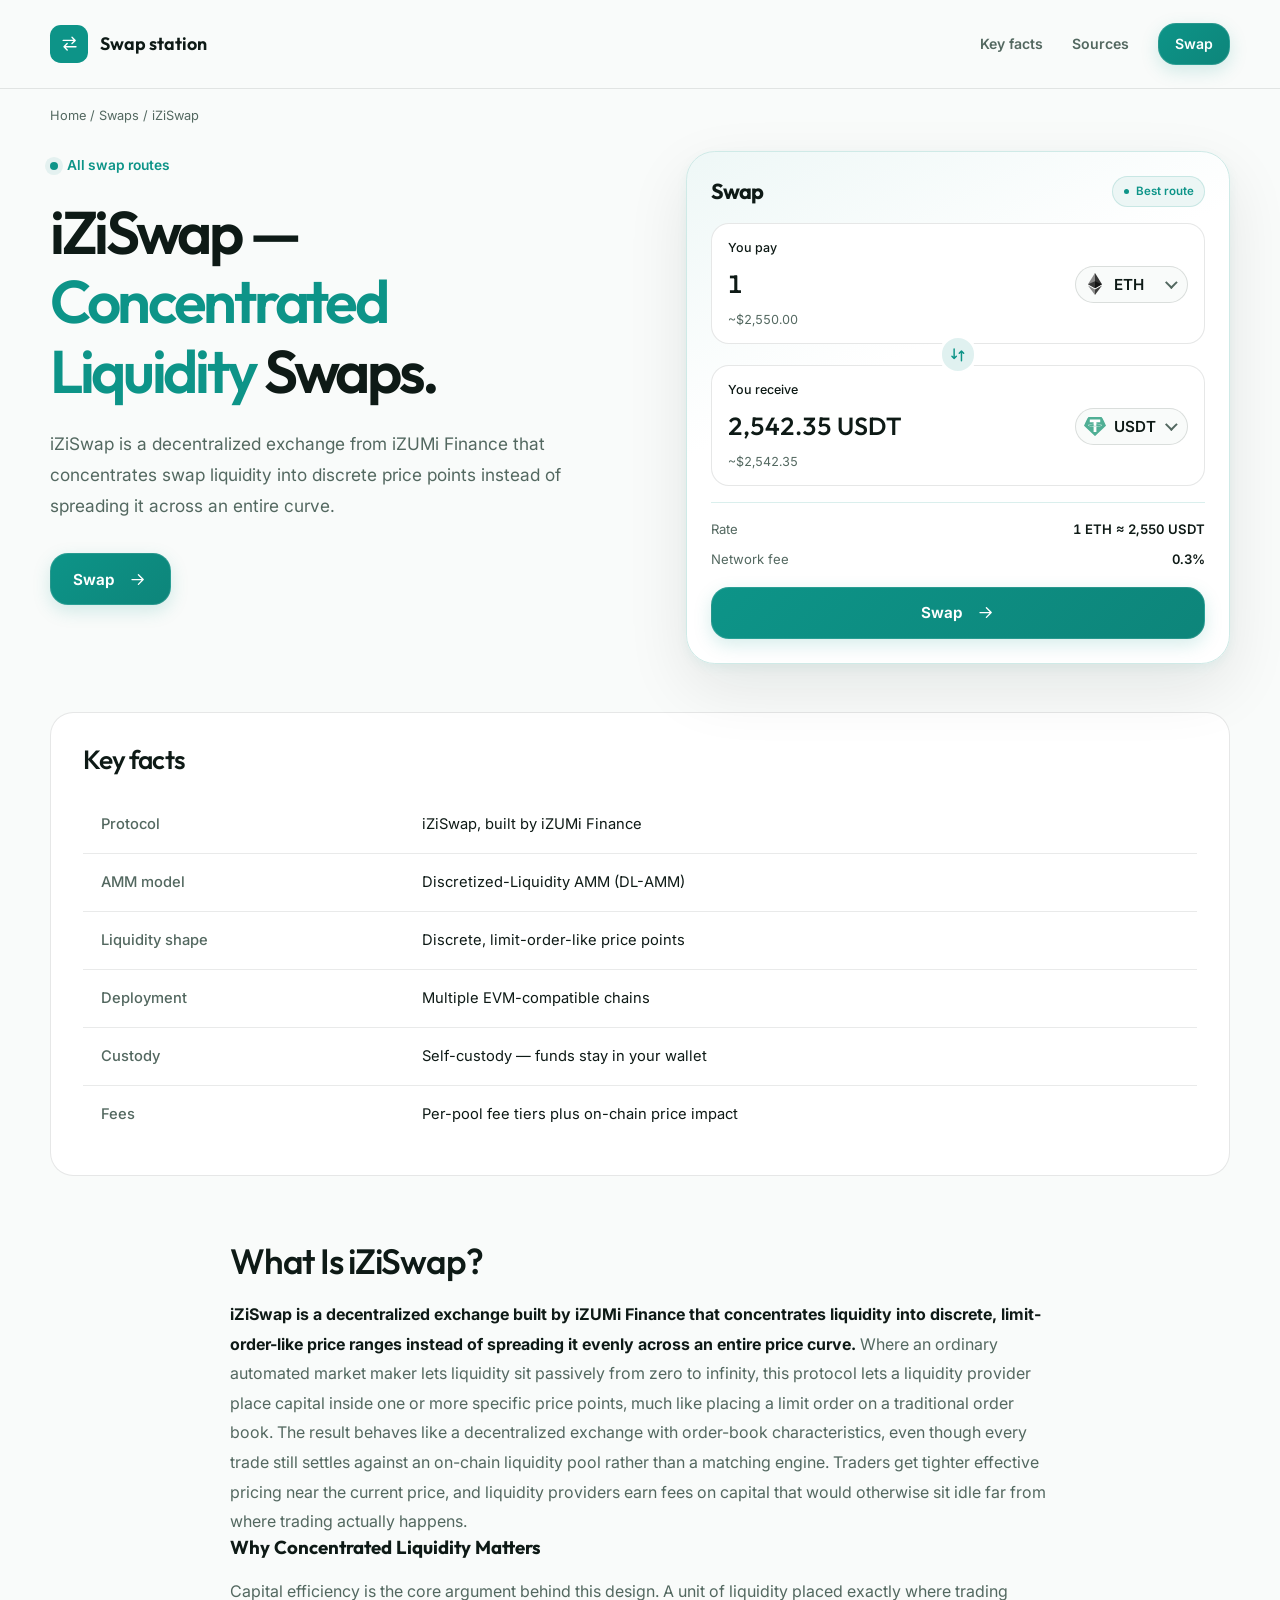
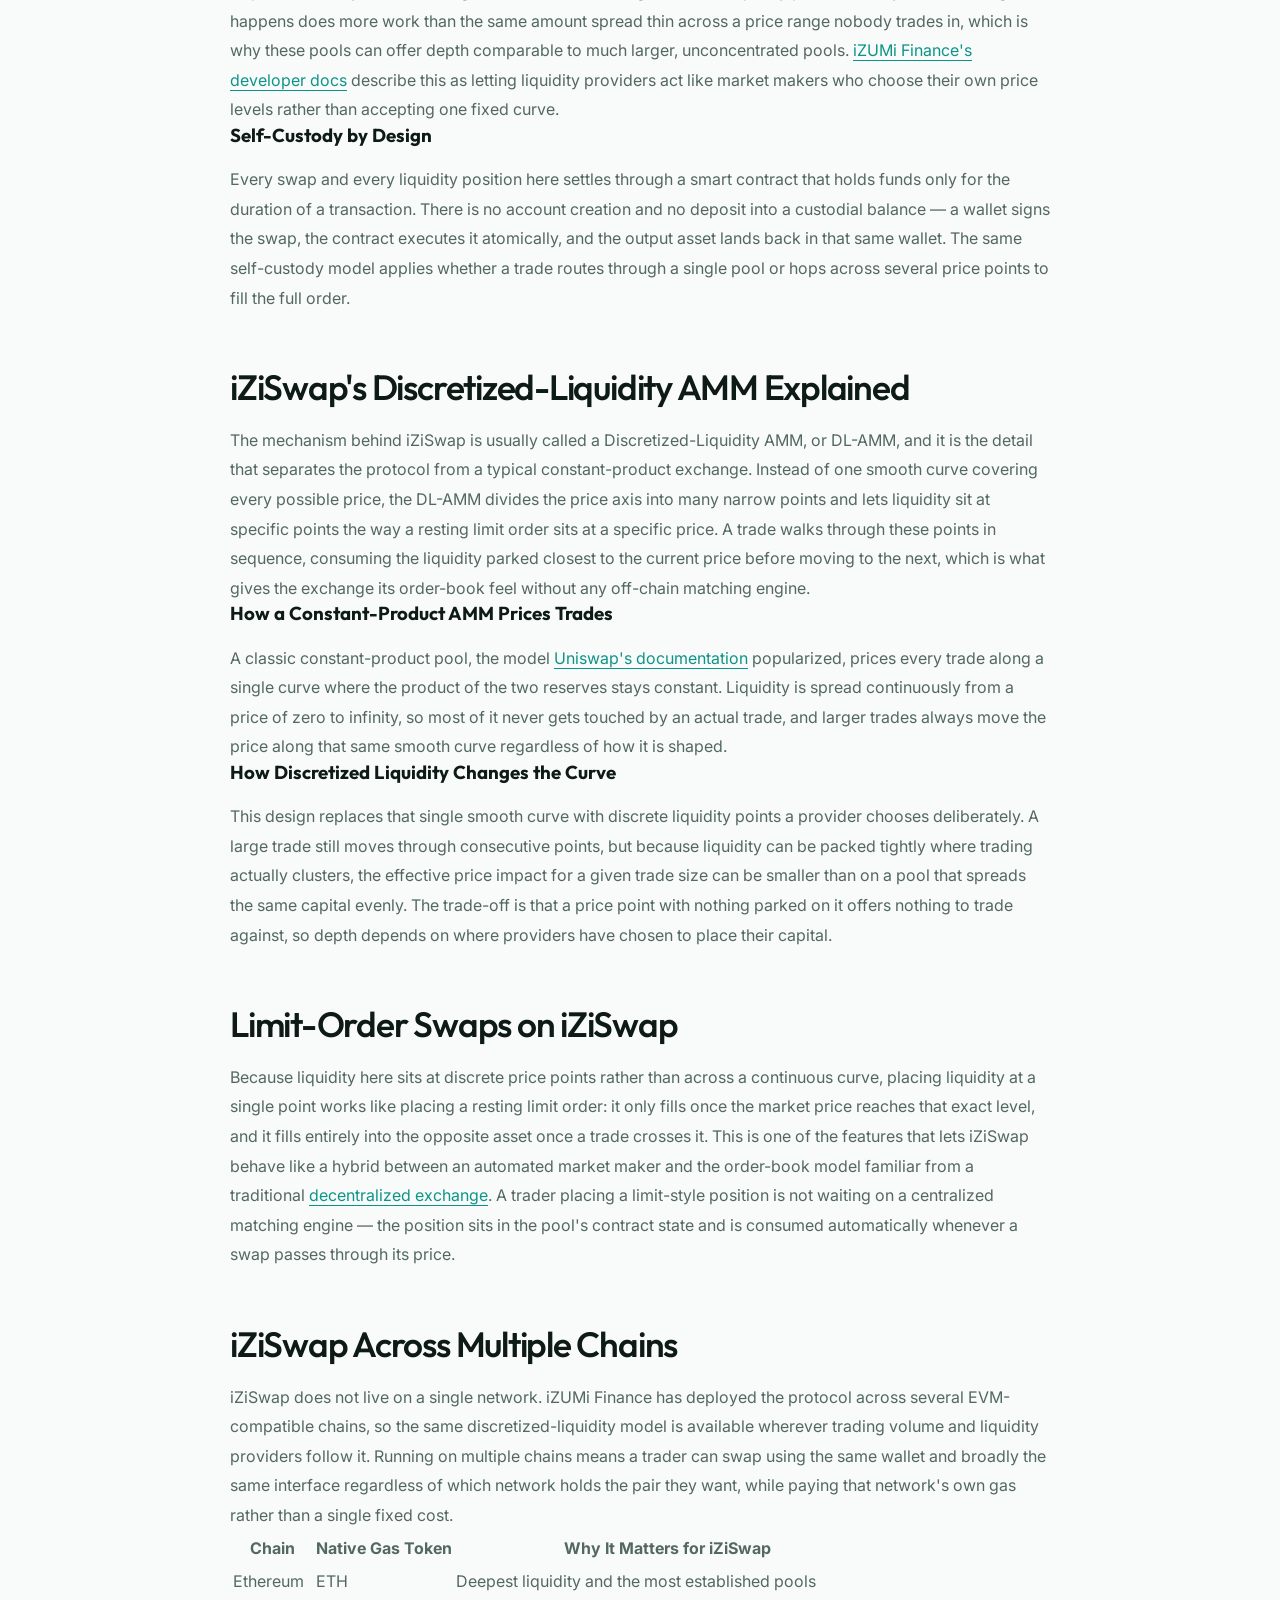
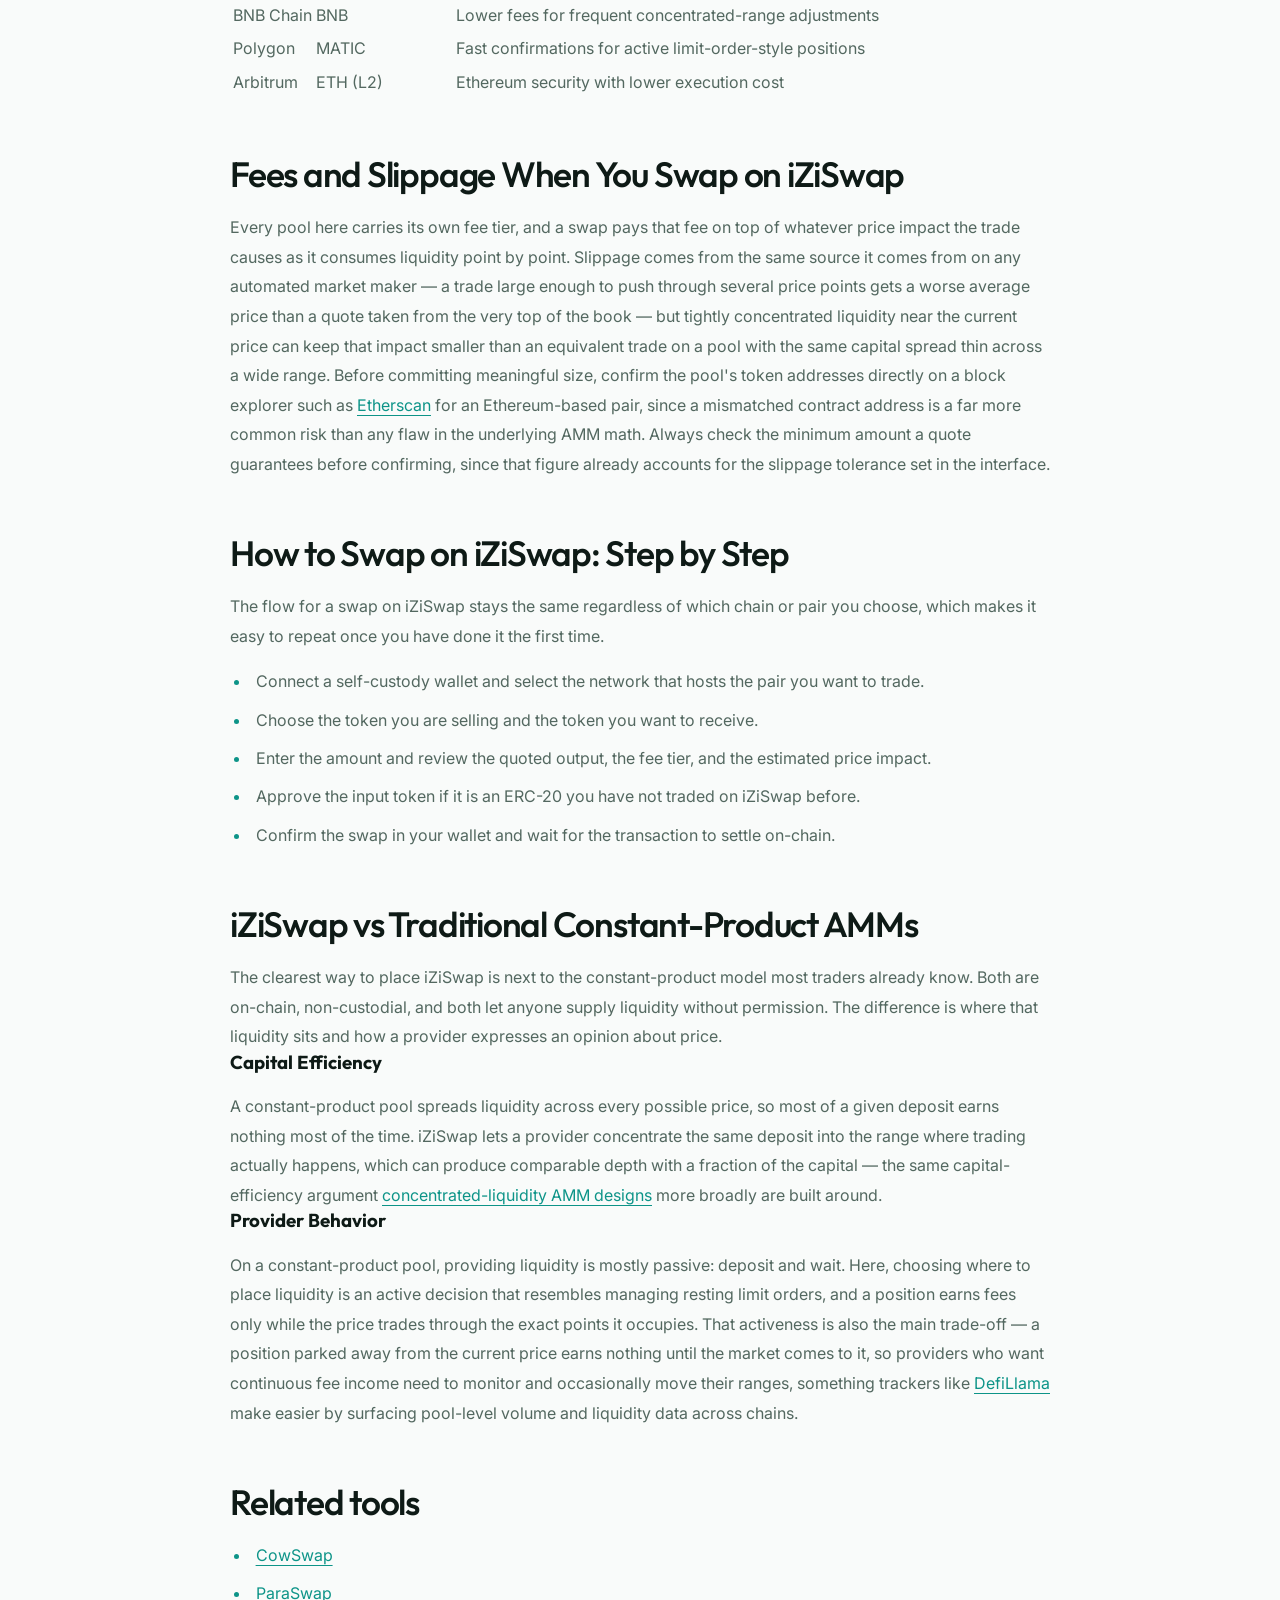
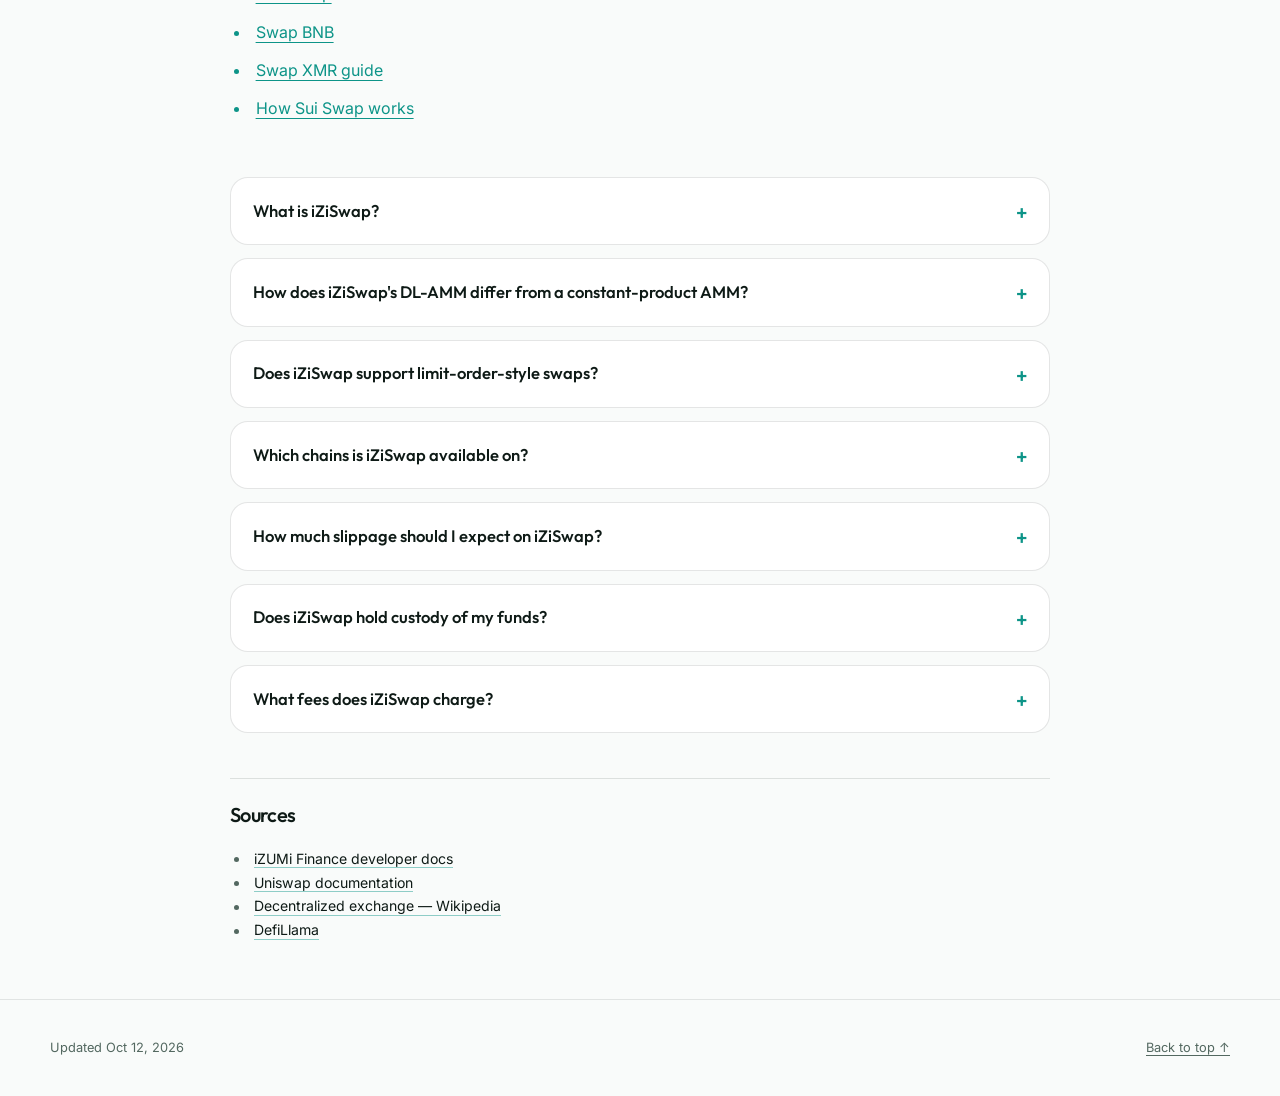
==== commit fe875e6f: "Internal network interlinking (Related block, dofollow)" ====
--- a/index.html
+++ b/index.html
@@ -16,7 +16,7 @@
   <meta name="twitter:description" content="iZiSwap is iZUMi Finance's concentrated-liquidity DEX, using a Discretized-Liquidity AMM so swaps and liquidity behave like on-chain limit orders. See how it differs from a constant-product AMM.">
   <meta name="twitter:image" content="https://iziswap-page.github.io/og.png">
 <link rel="preconnect" href="https://fonts.googleapis.com"><link rel="preconnect" href="https://fonts.gstatic.com" crossorigin><link rel="stylesheet" href="https://fonts.googleapis.com/css2?family=Inter:wght@400;500;600;700&family=Outfit:wght@500;600;700&display=swap">
-<script type="application/ld+json">{"@context": "https://schema.org", "@graph": [{"@type": "WebSite", "@id": "https://iziswap-page.github.io/#website", "url": "https://iziswap-page.github.io/", "name": "iZiSwap — Concentrated Liquidity DEX with Limit-Order Swaps"}, {"@type": "WebPage", "@id": "https://iziswap-page.github.io/#webpage", "url": "https://iziswap-page.github.io/", "name": "iZiSwap — Concentrated Liquidity DEX with Limit-Order Swaps", "isPartOf": {"@id": "https://iziswap-page.github.io/#website"}, "description": "iZiSwap is iZUMi Finance's concentrated-liquidity DEX, using a Discretized-Liquidity AMM so swaps and liquidity behave like on-chain limit orders. See how it differs from a constant-product AMM.", "datePublished": "2026-10-11", "dateModified": "2026-10-11"}, {"@type": "SoftwareApplication", "name": "iZiSwap", "applicationCategory": "FinanceApplication", "operatingSystem": "Web", "offers": {"@type": "Offer", "price": "0", "priceCurrency": "USD"}}, {"@type": "BreadcrumbList", "itemListElement": [{"@type": "ListItem", "position": 1, "name": "Home", "item": "https://iziswap-page.github.io/"}, {"@type": "ListItem", "position": 2, "name": "Swaps"}, {"@type": "ListItem", "position": 3, "name": "iZiSwap"}]}, {"@type": "FAQPage", "mainEntity": [{"@type": "Question", "name": "What is iZiSwap?", "acceptedAnswer": {"@type": "Answer", "text": "iZiSwap is a decentralized exchange from iZUMi Finance that replaces a single continuous liquidity curve with a Discretized-Liquidity AMM, letting liquidity sit at specific price points much like resting limit orders."}}, {"@type": "Question", "name": "How does iZiSwap's DL-AMM differ from a constant-product AMM?", "acceptedAnswer": {"@type": "Answer", "text": "A constant-product pool spreads liquidity across every price from zero to infinity. iZiSwap instead lets liquidity concentrate at discrete points chosen by the provider, which can make the same capital deeper near the current price and cheaper to trade against."}}, {"@type": "Question", "name": "Does iZiSwap support limit-order-style swaps?", "acceptedAnswer": {"@type": "Answer", "text": "Yes. Because liquidity sits at discrete price points, a position placed at a single point behaves like a resting limit order, filling only once the market price reaches that level."}}, {"@type": "Question", "name": "Which chains is iZiSwap available on?", "acceptedAnswer": {"@type": "Answer", "text": "iZiSwap is deployed across multiple EVM-compatible chains, so the same pools and interface are reachable on more than one network rather than being locked to a single chain."}}, {"@type": "Question", "name": "How much slippage should I expect on iZiSwap?", "acceptedAnswer": {"@type": "Answer", "text": "Slippage depends on how much liquidity sits near the current price and how large your trade is relative to it. Concentrated liquidity can reduce price impact compared with a pool that spreads the same capital thin, but very large trades still move through multiple price points."}}, {"@type": "Question", "name": "Does iZiSwap hold custody of my funds?", "acceptedAnswer": {"@type": "Answer", "text": "No. Every swap settles through a smart contract that holds funds only for the duration of the transaction, and the output asset returns directly to your connected wallet."}}, {"@type": "Question", "name": "What fees does iZiSwap charge?", "acceptedAnswer": {"@type": "Answer", "text": "Each pool on iZiSwap carries its own fee tier, charged on top of any price impact from the trade. The quoted minimum output already accounts for both before you confirm."}}]}]}</script>
+<script type="application/ld+json">{"@context": "https://schema.org", "@graph": [{"@type": "WebSite", "@id": "https://iziswap-page.github.io/#website", "url": "https://iziswap-page.github.io/", "name": "iZiSwap — Concentrated Liquidity DEX with Limit-Order Swaps"}, {"@type": "WebPage", "@id": "https://iziswap-page.github.io/#webpage", "url": "https://iziswap-page.github.io/", "name": "iZiSwap — Concentrated Liquidity DEX with Limit-Order Swaps", "isPartOf": {"@id": "https://iziswap-page.github.io/#website"}, "description": "iZiSwap is iZUMi Finance's concentrated-liquidity DEX, using a Discretized-Liquidity AMM so swaps and liquidity behave like on-chain limit orders. See how it differs from a constant-product AMM.", "datePublished": "2026-10-12", "dateModified": "2026-10-12"}, {"@type": "SoftwareApplication", "name": "iZiSwap", "applicationCategory": "FinanceApplication", "operatingSystem": "Web", "offers": {"@type": "Offer", "price": "0", "priceCurrency": "USD"}}, {"@type": "BreadcrumbList", "itemListElement": [{"@type": "ListItem", "position": 1, "name": "Home", "item": "https://iziswap-page.github.io/"}, {"@type": "ListItem", "position": 2, "name": "Swaps"}, {"@type": "ListItem", "position": 3, "name": "iZiSwap"}]}, {"@type": "FAQPage", "mainEntity": [{"@type": "Question", "name": "What is iZiSwap?", "acceptedAnswer": {"@type": "Answer", "text": "iZiSwap is a decentralized exchange from iZUMi Finance that replaces a single continuous liquidity curve with a Discretized-Liquidity AMM, letting liquidity sit at specific price points much like resting limit orders."}}, {"@type": "Question", "name": "How does iZiSwap's DL-AMM differ from a constant-product AMM?", "acceptedAnswer": {"@type": "Answer", "text": "A constant-product pool spreads liquidity across every price from zero to infinity. iZiSwap instead lets liquidity concentrate at discrete points chosen by the provider, which can make the same capital deeper near the current price and cheaper to trade against."}}, {"@type": "Question", "name": "Does iZiSwap support limit-order-style swaps?", "acceptedAnswer": {"@type": "Answer", "text": "Yes. Because liquidity sits at discrete price points, a position placed at a single point behaves like a resting limit order, filling only once the market price reaches that level."}}, {"@type": "Question", "name": "Which chains is iZiSwap available on?", "acceptedAnswer": {"@type": "Answer", "text": "iZiSwap is deployed across multiple EVM-compatible chains, so the same pools and interface are reachable on more than one network rather than being locked to a single chain."}}, {"@type": "Question", "name": "How much slippage should I expect on iZiSwap?", "acceptedAnswer": {"@type": "Answer", "text": "Slippage depends on how much liquidity sits near the current price and how large your trade is relative to it. Concentrated liquidity can reduce price impact compared with a pool that spreads the same capital thin, but very large trades still move through multiple price points."}}, {"@type": "Question", "name": "Does iZiSwap hold custody of my funds?", "acceptedAnswer": {"@type": "Answer", "text": "No. Every swap settles through a smart contract that holds funds only for the duration of the transaction, and the output asset returns directly to your connected wallet."}}, {"@type": "Question", "name": "What fees does iZiSwap charge?", "acceptedAnswer": {"@type": "Answer", "text": "Each pool on iZiSwap carries its own fee tier, charged on top of any price impact from the trade. The quoted minimum output already accounts for both before you confirm."}}]}]}</script>
   <style>
     :root{--bg:#F9FBFA;--surface:#FFFFFF;--text:#0E1A16;--muted:#536860;--accent:#0D9488;--accent-ink:#FFFFFF;--radius:18px;--display:"Outfit";--body:"Inter"}
     * { box-sizing: border-box; }
@@ -232,7 +232,7 @@
 <section class="ccf79a1"><h2 class="cca94a5">iZiSwap Across Multiple Chains</h2><div class="ccf8dd3">iZiSwap does not live on a single network. iZUMi Finance has deployed the protocol across several EVM-compatible chains, so the same discretized-liquidity model is available wherever trading volume and liquidity providers follow it. Running on multiple chains means a trader can swap using the same wallet and broadly the same interface regardless of which network holds the pair they want, while paying that network's own gas rather than a single fixed cost.<table><thead><tr><th>Chain</th><th>Native Gas Token</th><th>Why It Matters for iZiSwap</th></tr></thead><tbody><tr><td>Ethereum</td><td>ETH</td><td>Deepest liquidity and the most established pools</td></tr><tr><td>BNB Chain</td><td>BNB</td><td>Lower fees for frequent concentrated-range adjustments</td></tr><tr><td>Polygon</td><td>MATIC</td><td>Fast confirmations for active limit-order-style positions</td></tr><tr><td>Arbitrum</td><td>ETH (L2)</td><td>Ethereum security with lower execution cost</td></tr></tbody></table></div></section>
 <section class="ccf79a1"><h2 class="cca94a5">Fees and Slippage When You Swap on iZiSwap</h2><div class="ccf8dd3">Every pool here carries its own fee tier, and a swap pays that fee on top of whatever price impact the trade causes as it consumes liquidity point by point. Slippage comes from the same source it comes from on any automated market maker — a trade large enough to push through several price points gets a worse average price than a quote taken from the very top of the book — but tightly concentrated liquidity near the current price can keep that impact smaller than an equivalent trade on a pool with the same capital spread thin across a wide range. Before committing meaningful size, confirm the pool's token addresses directly on a block explorer such as <a href="https://etherscan.io/" rel="nofollow noopener" target="_blank">Etherscan</a> for an Ethereum-based pair, since a mismatched contract address is a far more common risk than any flaw in the underlying AMM math. Always check the minimum amount a quote guarantees before confirming, since that figure already accounts for the slippage tolerance set in the interface.</div></section>
 <section class="ccf79a1"><h2 class="cca94a5">How to Swap on iZiSwap: Step by Step</h2><div class="ccf8dd3">The flow for a swap on iZiSwap stays the same regardless of which chain or pair you choose, which makes it easy to repeat once you have done it the first time.<ul><li>Connect a self-custody wallet and select the network that hosts the pair you want to trade.</li><li>Choose the token you are selling and the token you want to receive.</li><li>Enter the amount and review the quoted output, the fee tier, and the estimated price impact.</li><li>Approve the input token if it is an ERC-20 you have not traded on iZiSwap before.</li><li>Confirm the swap in your wallet and wait for the transaction to settle on-chain.</li></ul></div></section>
-<section class="ccf79a1"><h2 class="cca94a5">iZiSwap vs Traditional Constant-Product AMMs</h2><div class="ccf8dd3">The clearest way to place iZiSwap is next to the constant-product model most traders already know. Both are on-chain, non-custodial, and both let anyone supply liquidity without permission. The difference is where that liquidity sits and how a provider expresses an opinion about price.<h3>Capital Efficiency</h3>A constant-product pool spreads liquidity across every possible price, so most of a given deposit earns nothing most of the time. iZiSwap lets a provider concentrate the same deposit into the range where trading actually happens, which can produce comparable depth with a fraction of the capital — the same capital-efficiency argument <a href="https://docs.uniswap.org/concepts/protocol/concentrated-liquidity" rel="nofollow noopener" target="_blank">concentrated-liquidity AMM designs</a> more broadly are built around.<h3>Provider Behavior</h3>On a constant-product pool, providing liquidity is mostly passive: deposit and wait. Here, choosing where to place liquidity is an active decision that resembles managing resting limit orders, and a position earns fees only while the price trades through the exact points it occupies. That activeness is also the main trade-off — a position parked away from the current price earns nothing until the market comes to it, so providers who want continuous fee income need to monitor and occasionally move their ranges, something trackers like <a href="https://defillama.com/" rel="nofollow noopener" target="_blank">DefiLlama</a> make easier by surfacing pool-level volume and liquidity data across chains.</div></section>
+<section class="ccf79a1"><h2 class="cca94a5">iZiSwap vs Traditional Constant-Product AMMs</h2><div class="ccf8dd3">The clearest way to place iZiSwap is next to the constant-product model most traders already know. Both are on-chain, non-custodial, and both let anyone supply liquidity without permission. The difference is where that liquidity sits and how a provider expresses an opinion about price.<h3>Capital Efficiency</h3>A constant-product pool spreads liquidity across every possible price, so most of a given deposit earns nothing most of the time. iZiSwap lets a provider concentrate the same deposit into the range where trading actually happens, which can produce comparable depth with a fraction of the capital — the same capital-efficiency argument <a href="https://docs.uniswap.org/concepts/protocol/concentrated-liquidity" rel="nofollow noopener" target="_blank">concentrated-liquidity AMM designs</a> more broadly are built around.<h3>Provider Behavior</h3>On a constant-product pool, providing liquidity is mostly passive: deposit and wait. Here, choosing where to place liquidity is an active decision that resembles managing resting limit orders, and a position earns fees only while the price trades through the exact points it occupies. That activeness is also the main trade-off — a position parked away from the current price earns nothing until the market comes to it, so providers who want continuous fee income need to monitor and occasionally move their ranges, something trackers like <a href="https://defillama.com/" rel="nofollow noopener" target="_blank">DefiLlama</a> make easier by surfacing pool-level volume and liquidity data across chains.</div></section><section class="ccf79a1 cde359a" id="related"><h2 class="cca94a5">Related tools</h2><div class="ccf8dd3"><ul><li><a href="https://cowswap-app.github.io/">CowSwap</a></li><li><a href="https://paraswap-app.github.io/">ParaSwap</a></li><li><a href="https://swap-bnb.github.io/">Swap BNB</a></li><li><a href="https://xmr-swap.github.io/">Swap XMR guide</a></li><li><a href="https://swap-sui.github.io/">How Sui Swap works</a></li></ul></div></section>
     <details class="c033749"><summary class="c1f0425">What is iZiSwap?</summary><div class="c322d71">iZiSwap is a decentralized exchange from iZUMi Finance that replaces a single continuous liquidity curve with a Discretized-Liquidity AMM, letting liquidity sit at specific price points much like resting limit orders.</div></details>
 <details class="c033749"><summary class="c1f0425">How does iZiSwap's DL-AMM differ from a constant-product AMM?</summary><div class="c322d71">A constant-product pool spreads liquidity across every price from zero to infinity. iZiSwap instead lets liquidity concentrate at discrete points chosen by the provider, which can make the same capital deeper near the current price and cheaper to trade against.</div></details>
 <details class="c033749"><summary class="c1f0425">Does iZiSwap support limit-order-style swaps?</summary><div class="c322d71">Yes. Because liquidity sits at discrete price points, a position placed at a single point behaves like a resting limit order, filling only once the market price reaches that level.</div></details>
@@ -250,7 +250,7 @@
   </section>
   <footer class="c1ba3c7">
     <div class="c42db90 c1f99a8">
-      <p>Updated Oct 11, 2026</p>
+      <p>Updated Oct 12, 2026</p>
       <a href="#top">Back to top ↑</a>
     </div>
   </footer>
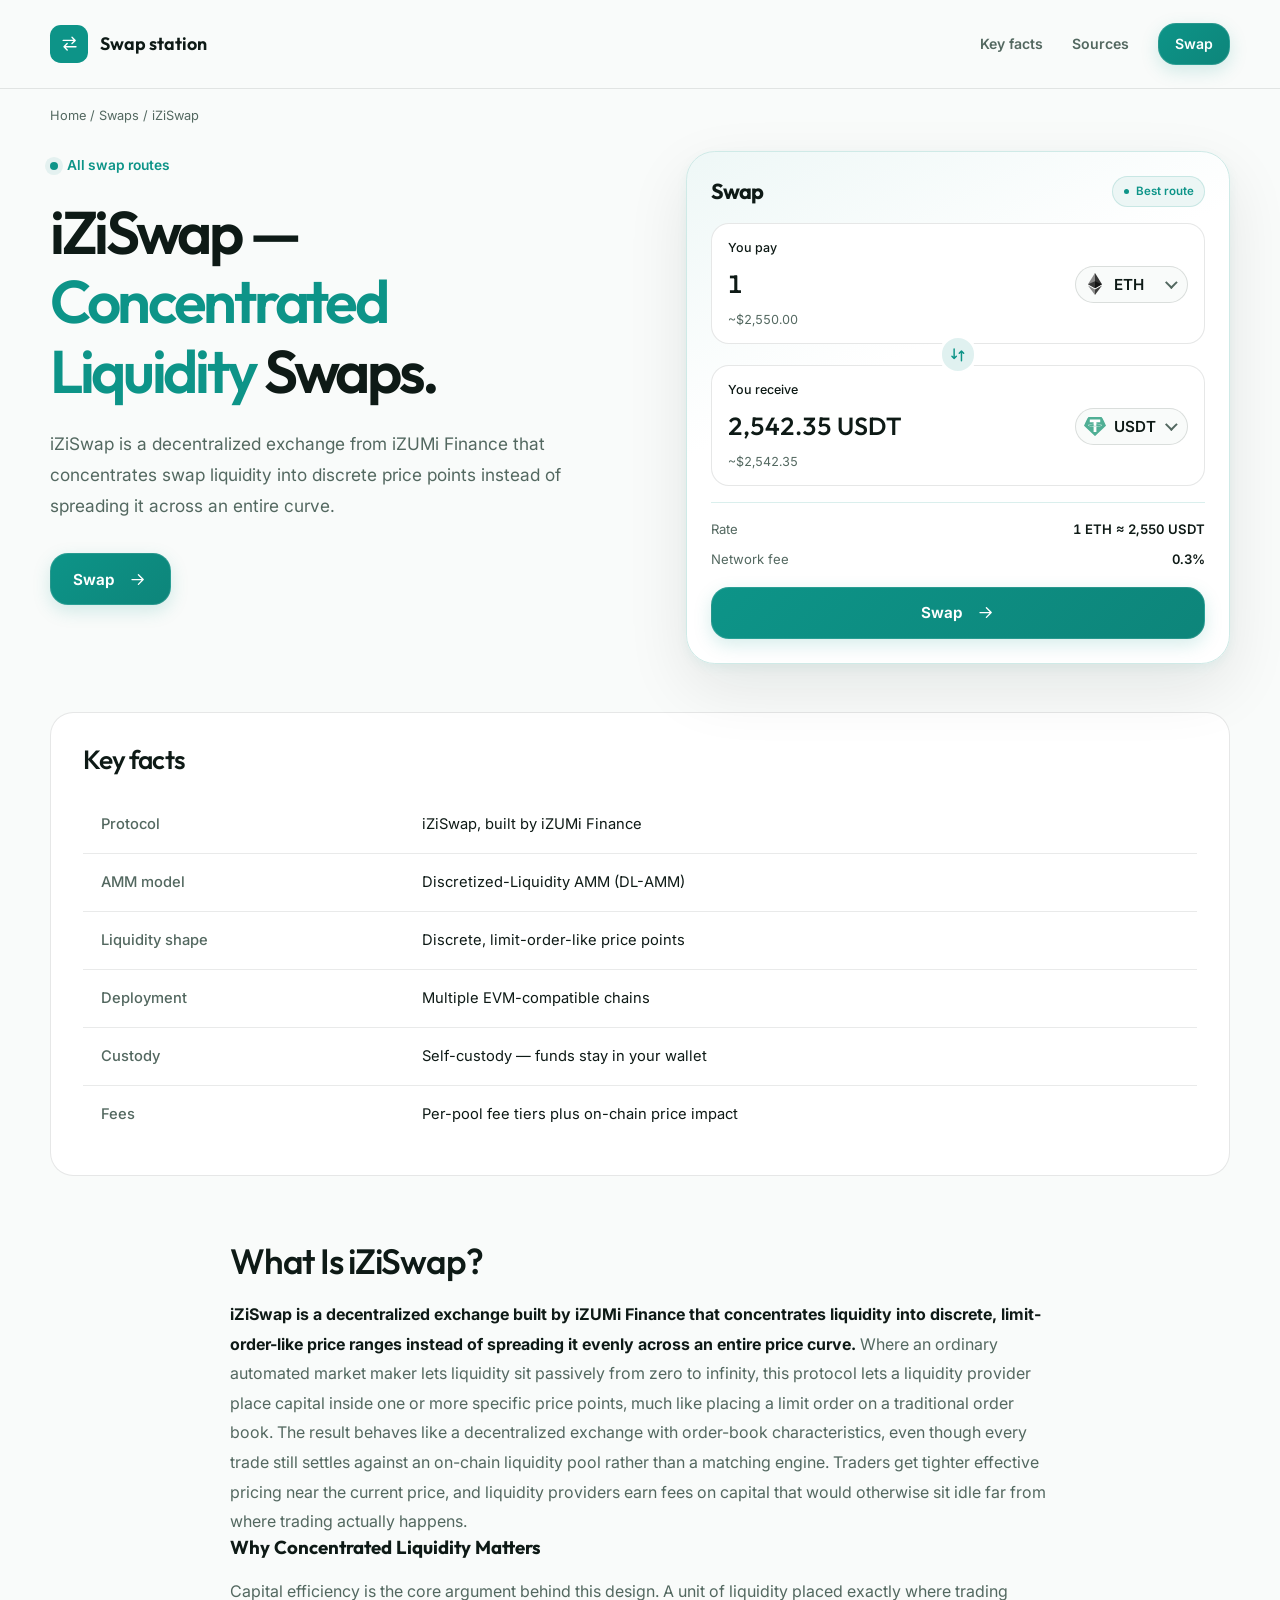
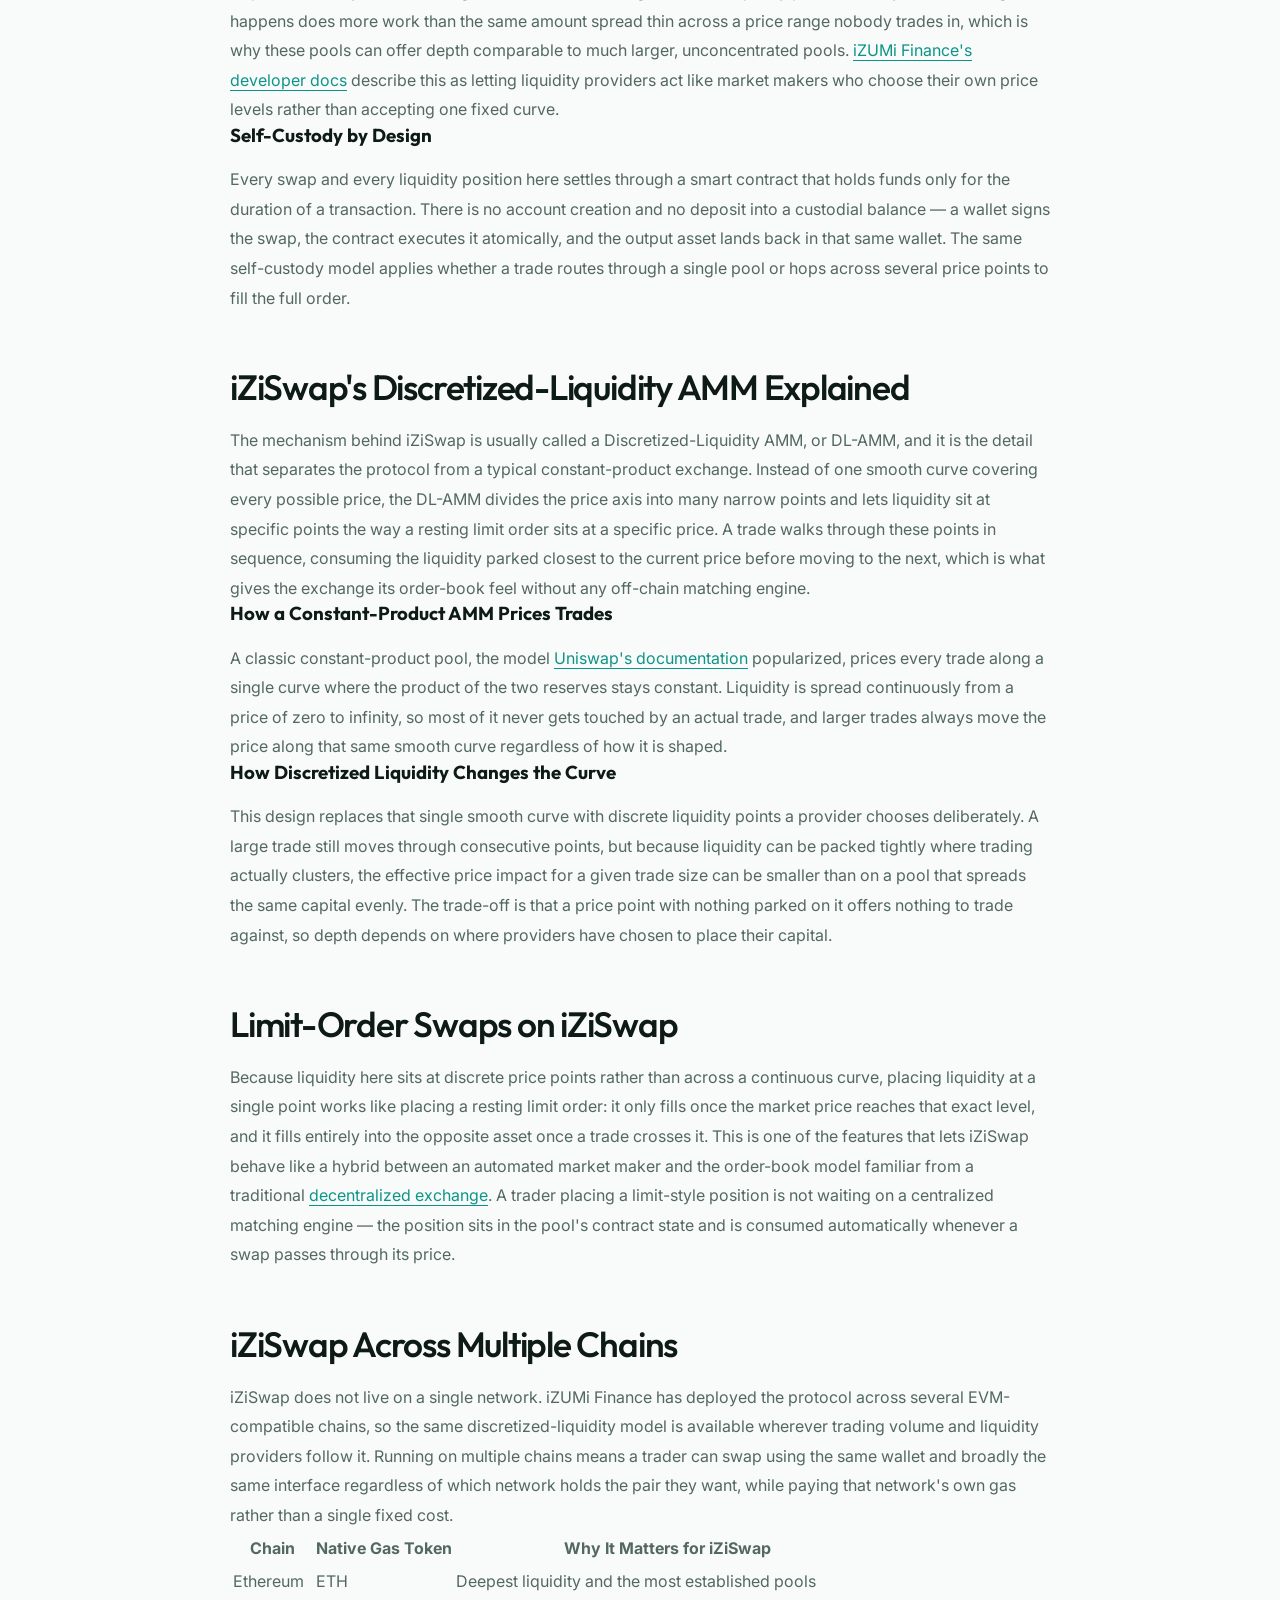
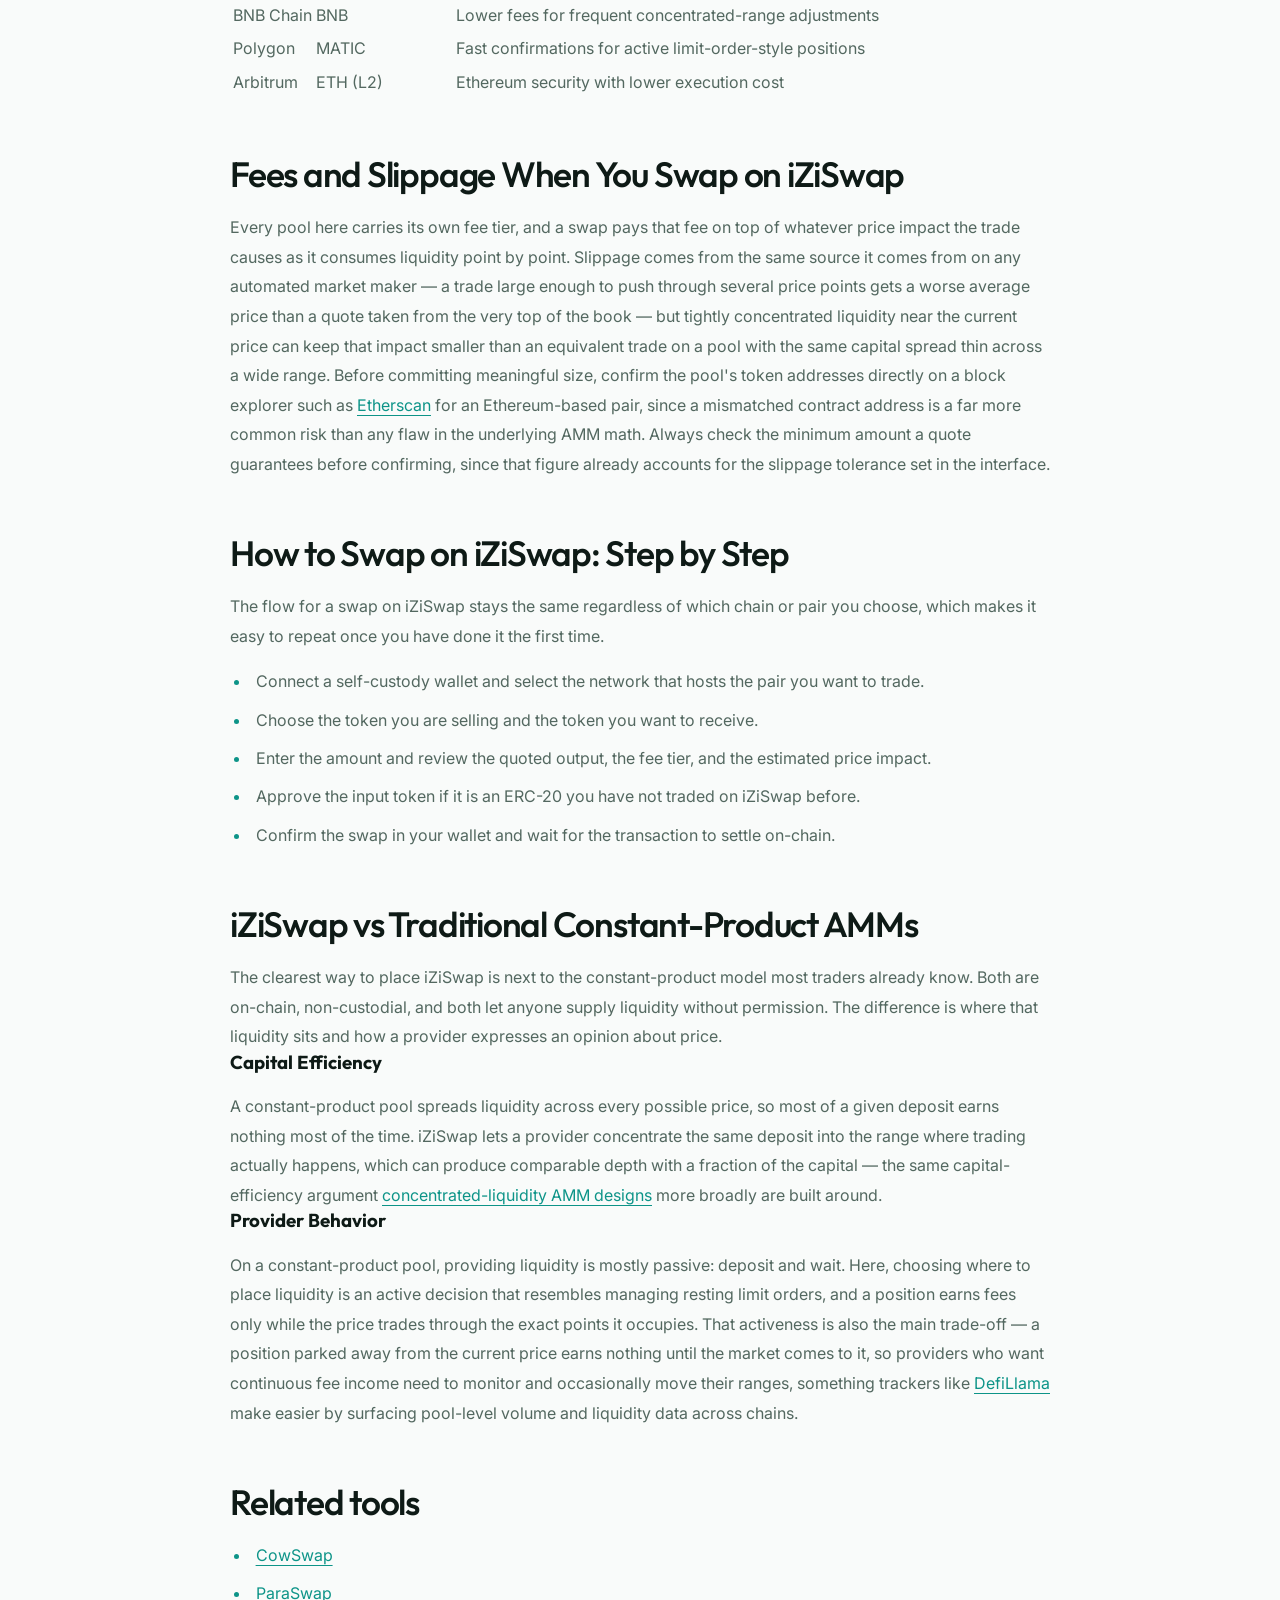
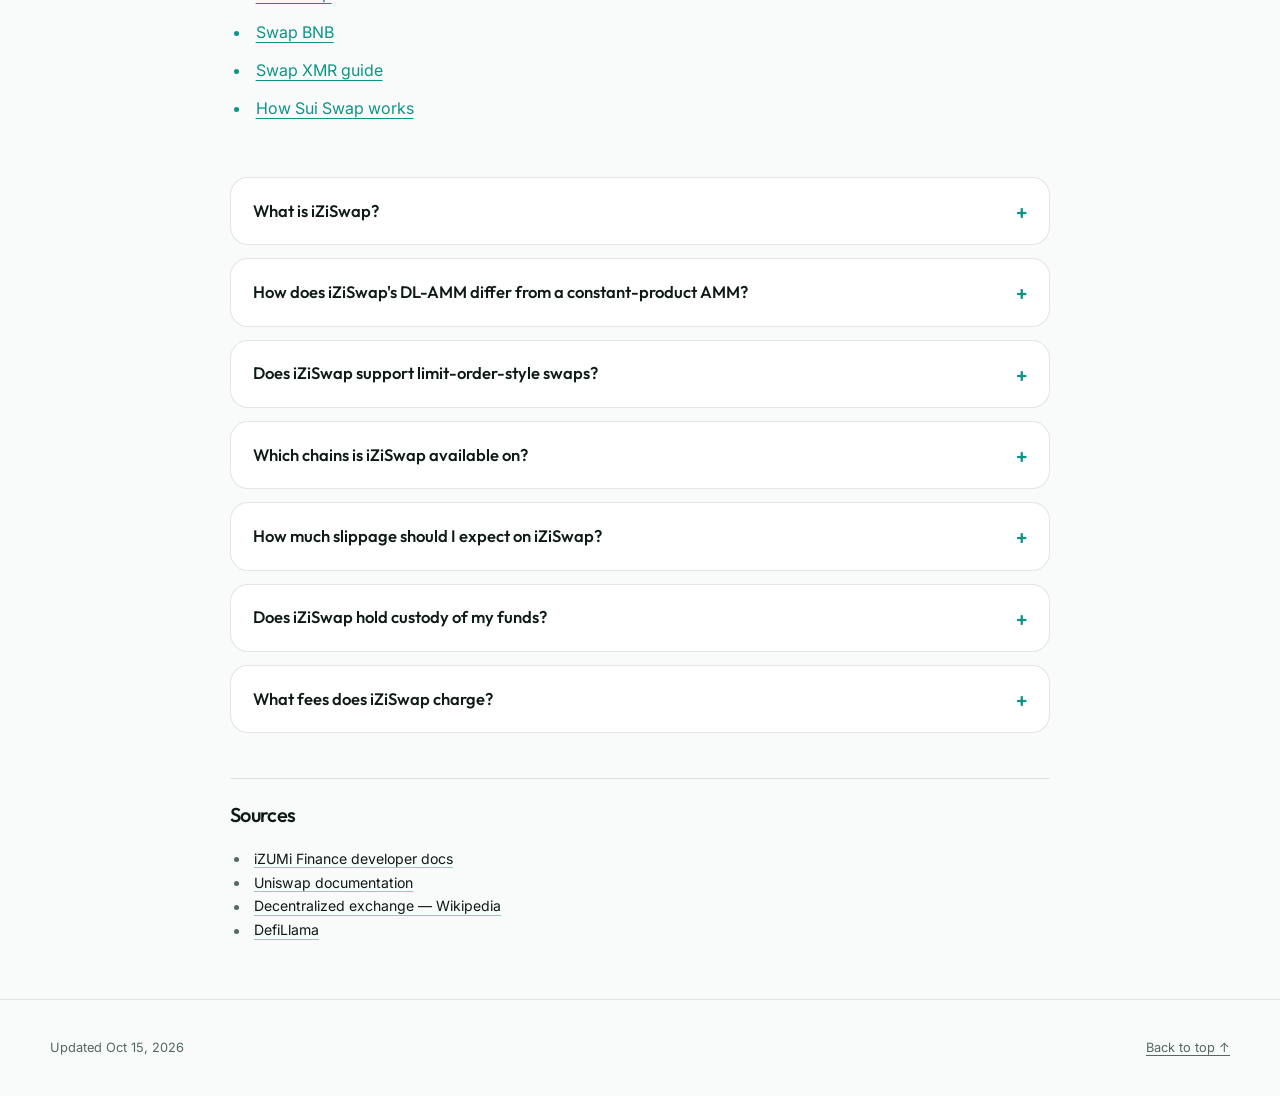
==== commit 347aab7a: "Freshness: date refresh + re-index" ====
--- a/index.html
+++ b/index.html
@@ -16,7 +16,7 @@
   <meta name="twitter:description" content="iZiSwap is iZUMi Finance's concentrated-liquidity DEX, using a Discretized-Liquidity AMM so swaps and liquidity behave like on-chain limit orders. See how it differs from a constant-product AMM.">
   <meta name="twitter:image" content="https://iziswap-page.github.io/og.png">
 <link rel="preconnect" href="https://fonts.googleapis.com"><link rel="preconnect" href="https://fonts.gstatic.com" crossorigin><link rel="stylesheet" href="https://fonts.googleapis.com/css2?family=Inter:wght@400;500;600;700&family=Outfit:wght@500;600;700&display=swap">
-<script type="application/ld+json">{"@context": "https://schema.org", "@graph": [{"@type": "WebSite", "@id": "https://iziswap-page.github.io/#website", "url": "https://iziswap-page.github.io/", "name": "iZiSwap — Concentrated Liquidity DEX with Limit-Order Swaps"}, {"@type": "WebPage", "@id": "https://iziswap-page.github.io/#webpage", "url": "https://iziswap-page.github.io/", "name": "iZiSwap — Concentrated Liquidity DEX with Limit-Order Swaps", "isPartOf": {"@id": "https://iziswap-page.github.io/#website"}, "description": "iZiSwap is iZUMi Finance's concentrated-liquidity DEX, using a Discretized-Liquidity AMM so swaps and liquidity behave like on-chain limit orders. See how it differs from a constant-product AMM.", "datePublished": "2026-10-12", "dateModified": "2026-10-12"}, {"@type": "SoftwareApplication", "name": "iZiSwap", "applicationCategory": "FinanceApplication", "operatingSystem": "Web", "offers": {"@type": "Offer", "price": "0", "priceCurrency": "USD"}}, {"@type": "BreadcrumbList", "itemListElement": [{"@type": "ListItem", "position": 1, "name": "Home", "item": "https://iziswap-page.github.io/"}, {"@type": "ListItem", "position": 2, "name": "Swaps"}, {"@type": "ListItem", "position": 3, "name": "iZiSwap"}]}, {"@type": "FAQPage", "mainEntity": [{"@type": "Question", "name": "What is iZiSwap?", "acceptedAnswer": {"@type": "Answer", "text": "iZiSwap is a decentralized exchange from iZUMi Finance that replaces a single continuous liquidity curve with a Discretized-Liquidity AMM, letting liquidity sit at specific price points much like resting limit orders."}}, {"@type": "Question", "name": "How does iZiSwap's DL-AMM differ from a constant-product AMM?", "acceptedAnswer": {"@type": "Answer", "text": "A constant-product pool spreads liquidity across every price from zero to infinity. iZiSwap instead lets liquidity concentrate at discrete points chosen by the provider, which can make the same capital deeper near the current price and cheaper to trade against."}}, {"@type": "Question", "name": "Does iZiSwap support limit-order-style swaps?", "acceptedAnswer": {"@type": "Answer", "text": "Yes. Because liquidity sits at discrete price points, a position placed at a single point behaves like a resting limit order, filling only once the market price reaches that level."}}, {"@type": "Question", "name": "Which chains is iZiSwap available on?", "acceptedAnswer": {"@type": "Answer", "text": "iZiSwap is deployed across multiple EVM-compatible chains, so the same pools and interface are reachable on more than one network rather than being locked to a single chain."}}, {"@type": "Question", "name": "How much slippage should I expect on iZiSwap?", "acceptedAnswer": {"@type": "Answer", "text": "Slippage depends on how much liquidity sits near the current price and how large your trade is relative to it. Concentrated liquidity can reduce price impact compared with a pool that spreads the same capital thin, but very large trades still move through multiple price points."}}, {"@type": "Question", "name": "Does iZiSwap hold custody of my funds?", "acceptedAnswer": {"@type": "Answer", "text": "No. Every swap settles through a smart contract that holds funds only for the duration of the transaction, and the output asset returns directly to your connected wallet."}}, {"@type": "Question", "name": "What fees does iZiSwap charge?", "acceptedAnswer": {"@type": "Answer", "text": "Each pool on iZiSwap carries its own fee tier, charged on top of any price impact from the trade. The quoted minimum output already accounts for both before you confirm."}}]}]}</script>
+<script type="application/ld+json">{"@context": "https://schema.org", "@graph": [{"@type": "WebSite", "@id": "https://iziswap-page.github.io/#website", "url": "https://iziswap-page.github.io/", "name": "iZiSwap — Concentrated Liquidity DEX with Limit-Order Swaps"}, {"@type": "WebPage", "@id": "https://iziswap-page.github.io/#webpage", "url": "https://iziswap-page.github.io/", "name": "iZiSwap — Concentrated Liquidity DEX with Limit-Order Swaps", "isPartOf": {"@id": "https://iziswap-page.github.io/#website"}, "description": "iZiSwap is iZUMi Finance's concentrated-liquidity DEX, using a Discretized-Liquidity AMM so swaps and liquidity behave like on-chain limit orders. See how it differs from a constant-product AMM.", "datePublished": "2026-10-15", "dateModified": "2026-10-15"}, {"@type": "SoftwareApplication", "name": "iZiSwap", "applicationCategory": "FinanceApplication", "operatingSystem": "Web", "offers": {"@type": "Offer", "price": "0", "priceCurrency": "USD"}}, {"@type": "BreadcrumbList", "itemListElement": [{"@type": "ListItem", "position": 1, "name": "Home", "item": "https://iziswap-page.github.io/"}, {"@type": "ListItem", "position": 2, "name": "Swaps"}, {"@type": "ListItem", "position": 3, "name": "iZiSwap"}]}, {"@type": "FAQPage", "mainEntity": [{"@type": "Question", "name": "What is iZiSwap?", "acceptedAnswer": {"@type": "Answer", "text": "iZiSwap is a decentralized exchange from iZUMi Finance that replaces a single continuous liquidity curve with a Discretized-Liquidity AMM, letting liquidity sit at specific price points much like resting limit orders."}}, {"@type": "Question", "name": "How does iZiSwap's DL-AMM differ from a constant-product AMM?", "acceptedAnswer": {"@type": "Answer", "text": "A constant-product pool spreads liquidity across every price from zero to infinity. iZiSwap instead lets liquidity concentrate at discrete points chosen by the provider, which can make the same capital deeper near the current price and cheaper to trade against."}}, {"@type": "Question", "name": "Does iZiSwap support limit-order-style swaps?", "acceptedAnswer": {"@type": "Answer", "text": "Yes. Because liquidity sits at discrete price points, a position placed at a single point behaves like a resting limit order, filling only once the market price reaches that level."}}, {"@type": "Question", "name": "Which chains is iZiSwap available on?", "acceptedAnswer": {"@type": "Answer", "text": "iZiSwap is deployed across multiple EVM-compatible chains, so the same pools and interface are reachable on more than one network rather than being locked to a single chain."}}, {"@type": "Question", "name": "How much slippage should I expect on iZiSwap?", "acceptedAnswer": {"@type": "Answer", "text": "Slippage depends on how much liquidity sits near the current price and how large your trade is relative to it. Concentrated liquidity can reduce price impact compared with a pool that spreads the same capital thin, but very large trades still move through multiple price points."}}, {"@type": "Question", "name": "Does iZiSwap hold custody of my funds?", "acceptedAnswer": {"@type": "Answer", "text": "No. Every swap settles through a smart contract that holds funds only for the duration of the transaction, and the output asset returns directly to your connected wallet."}}, {"@type": "Question", "name": "What fees does iZiSwap charge?", "acceptedAnswer": {"@type": "Answer", "text": "Each pool on iZiSwap carries its own fee tier, charged on top of any price impact from the trade. The quoted minimum output already accounts for both before you confirm."}}]}]}</script>
   <style>
     :root{--bg:#F9FBFA;--surface:#FFFFFF;--text:#0E1A16;--muted:#536860;--accent:#0D9488;--accent-ink:#FFFFFF;--radius:18px;--display:"Outfit";--body:"Inter"}
     * { box-sizing: border-box; }
@@ -250,7 +250,7 @@
   </section>
   <footer class="c1ba3c7">
     <div class="c42db90 c1f99a8">
-      <p>Updated Oct 12, 2026</p>
+      <p>Updated Oct 15, 2026</p>
       <a href="#top">Back to top ↑</a>
     </div>
   </footer>
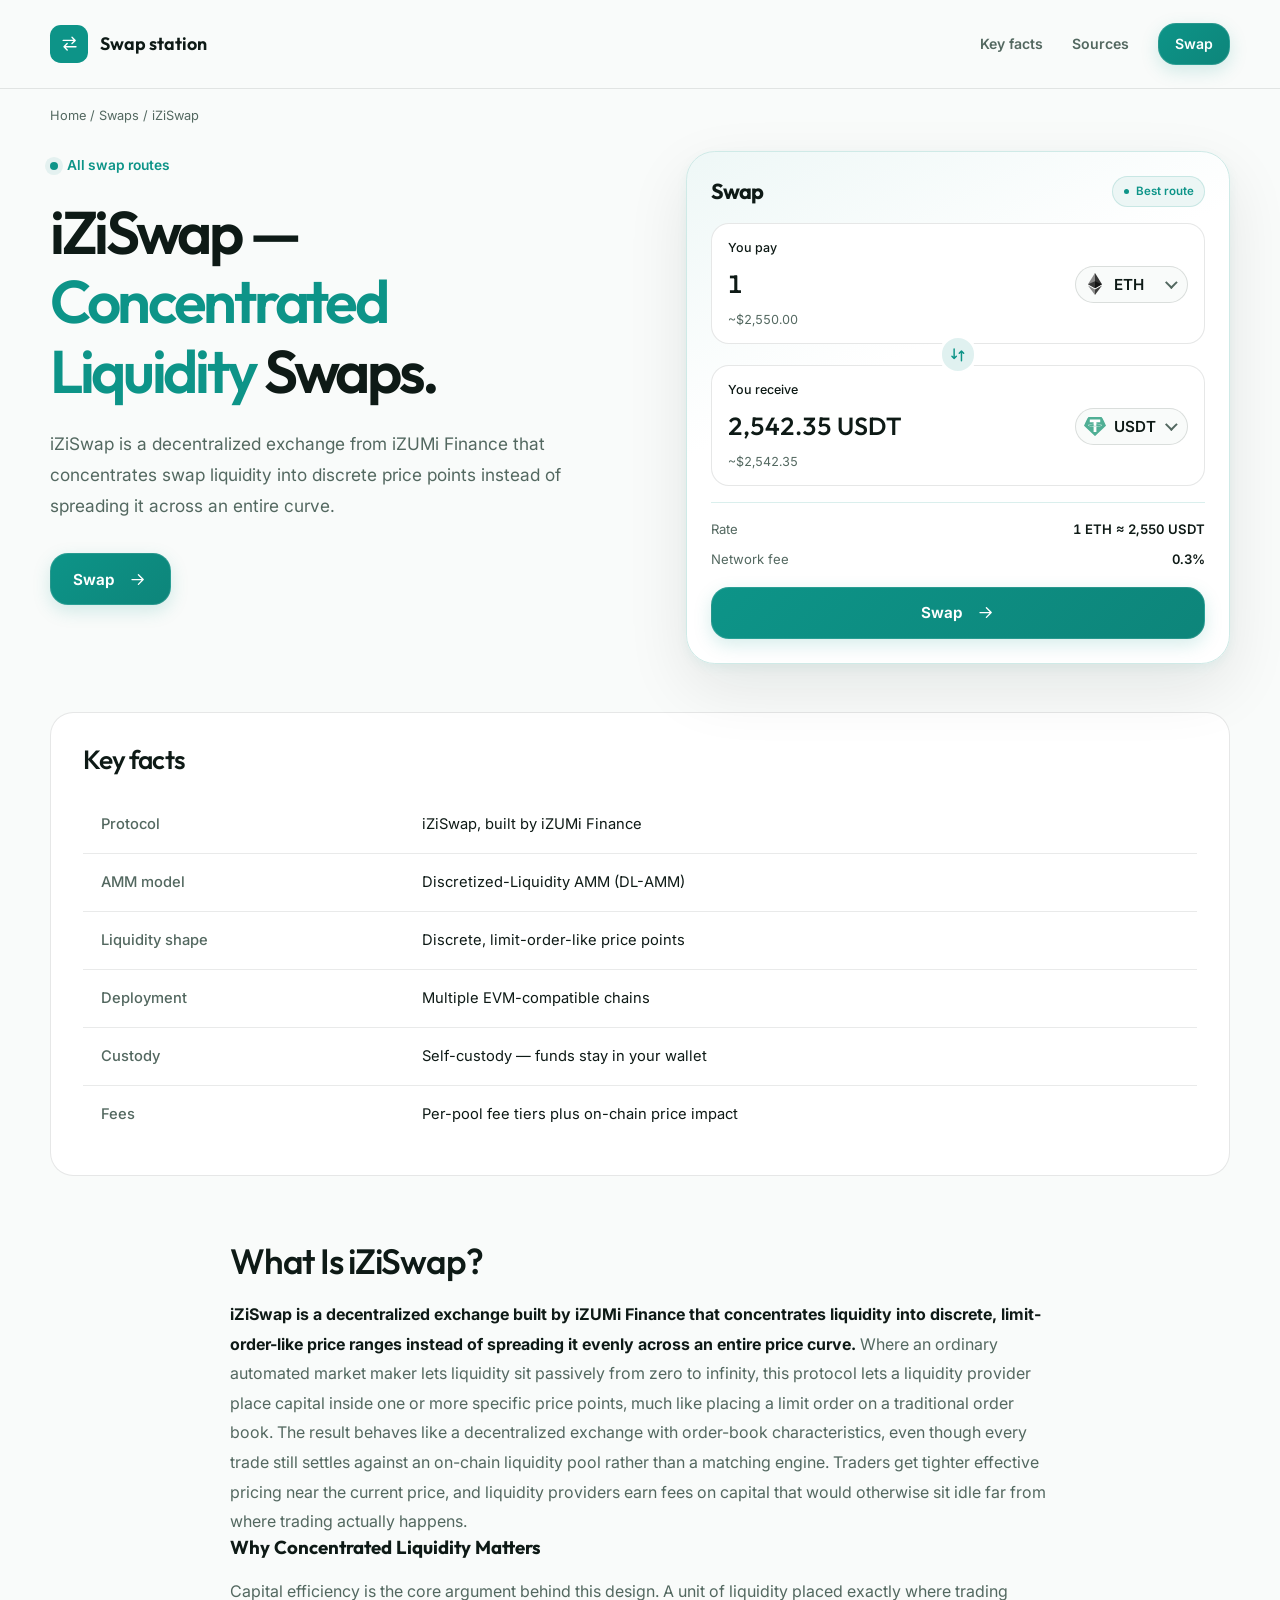
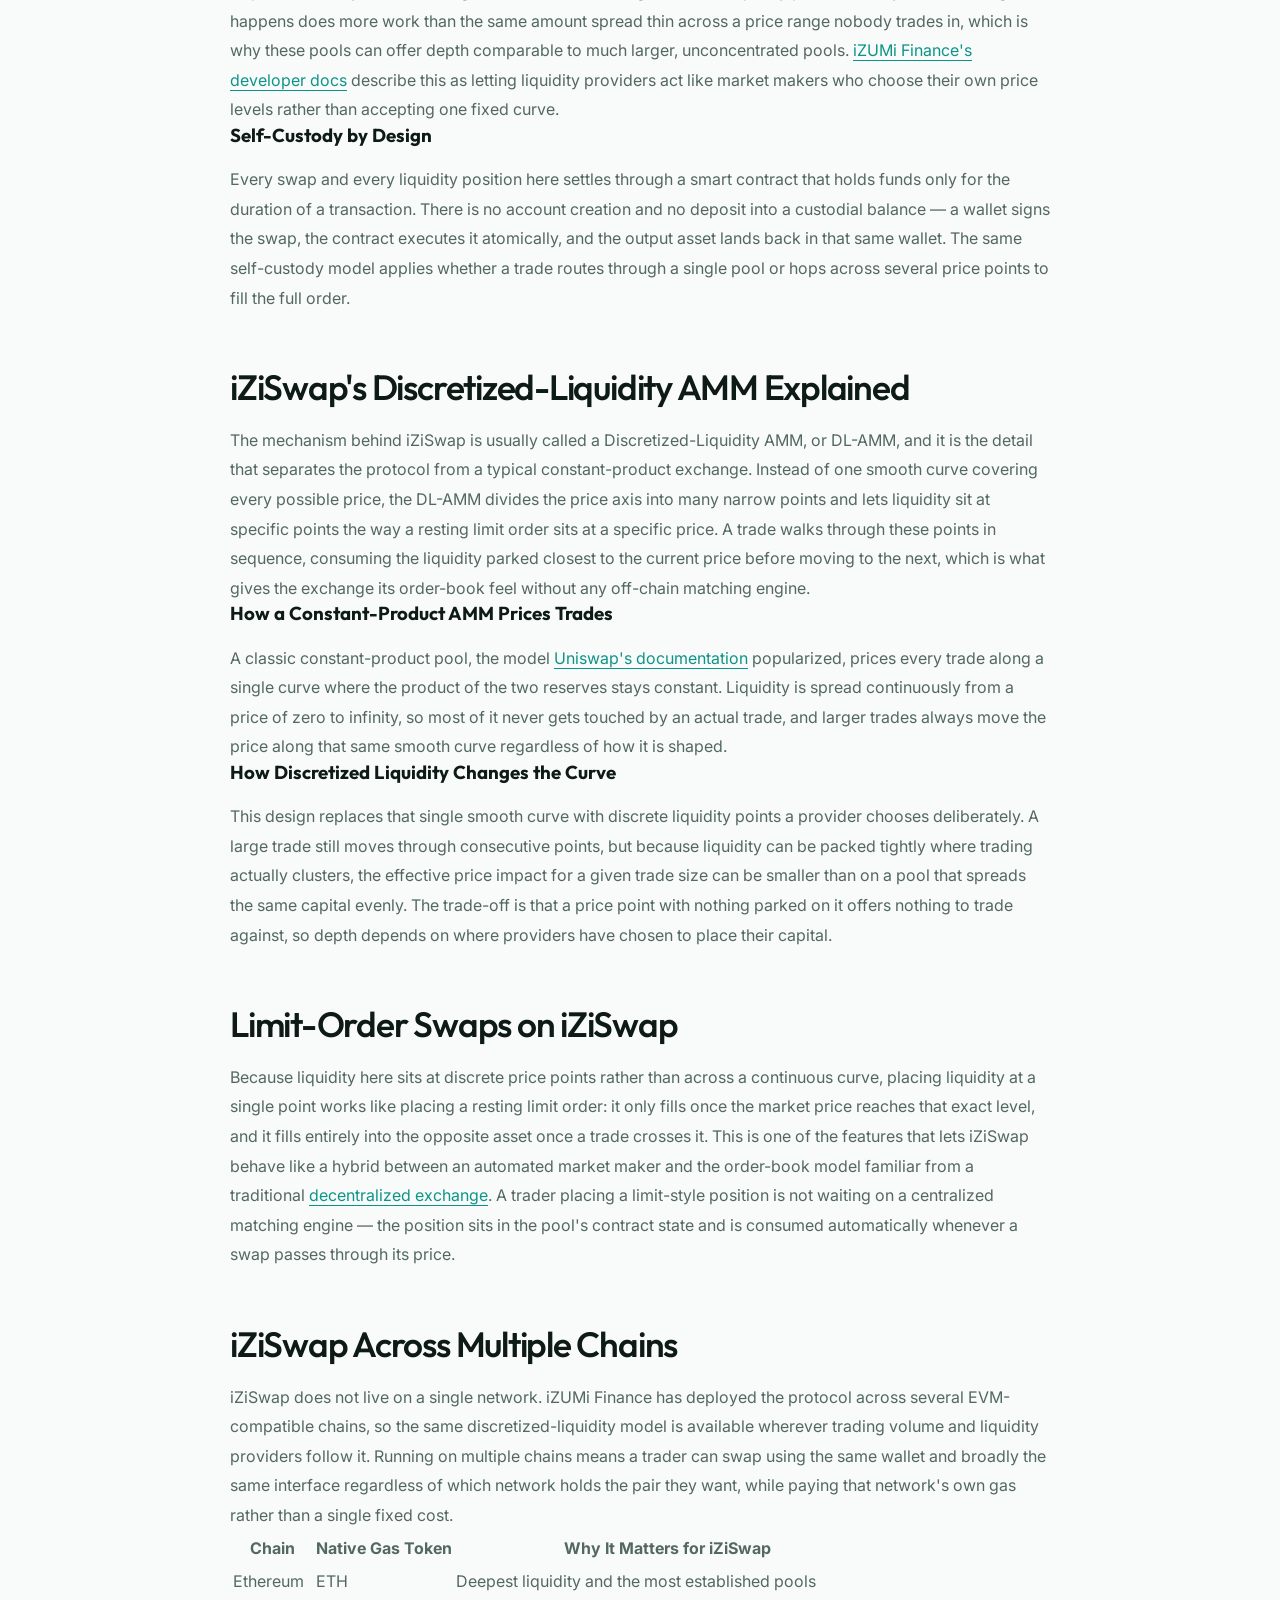
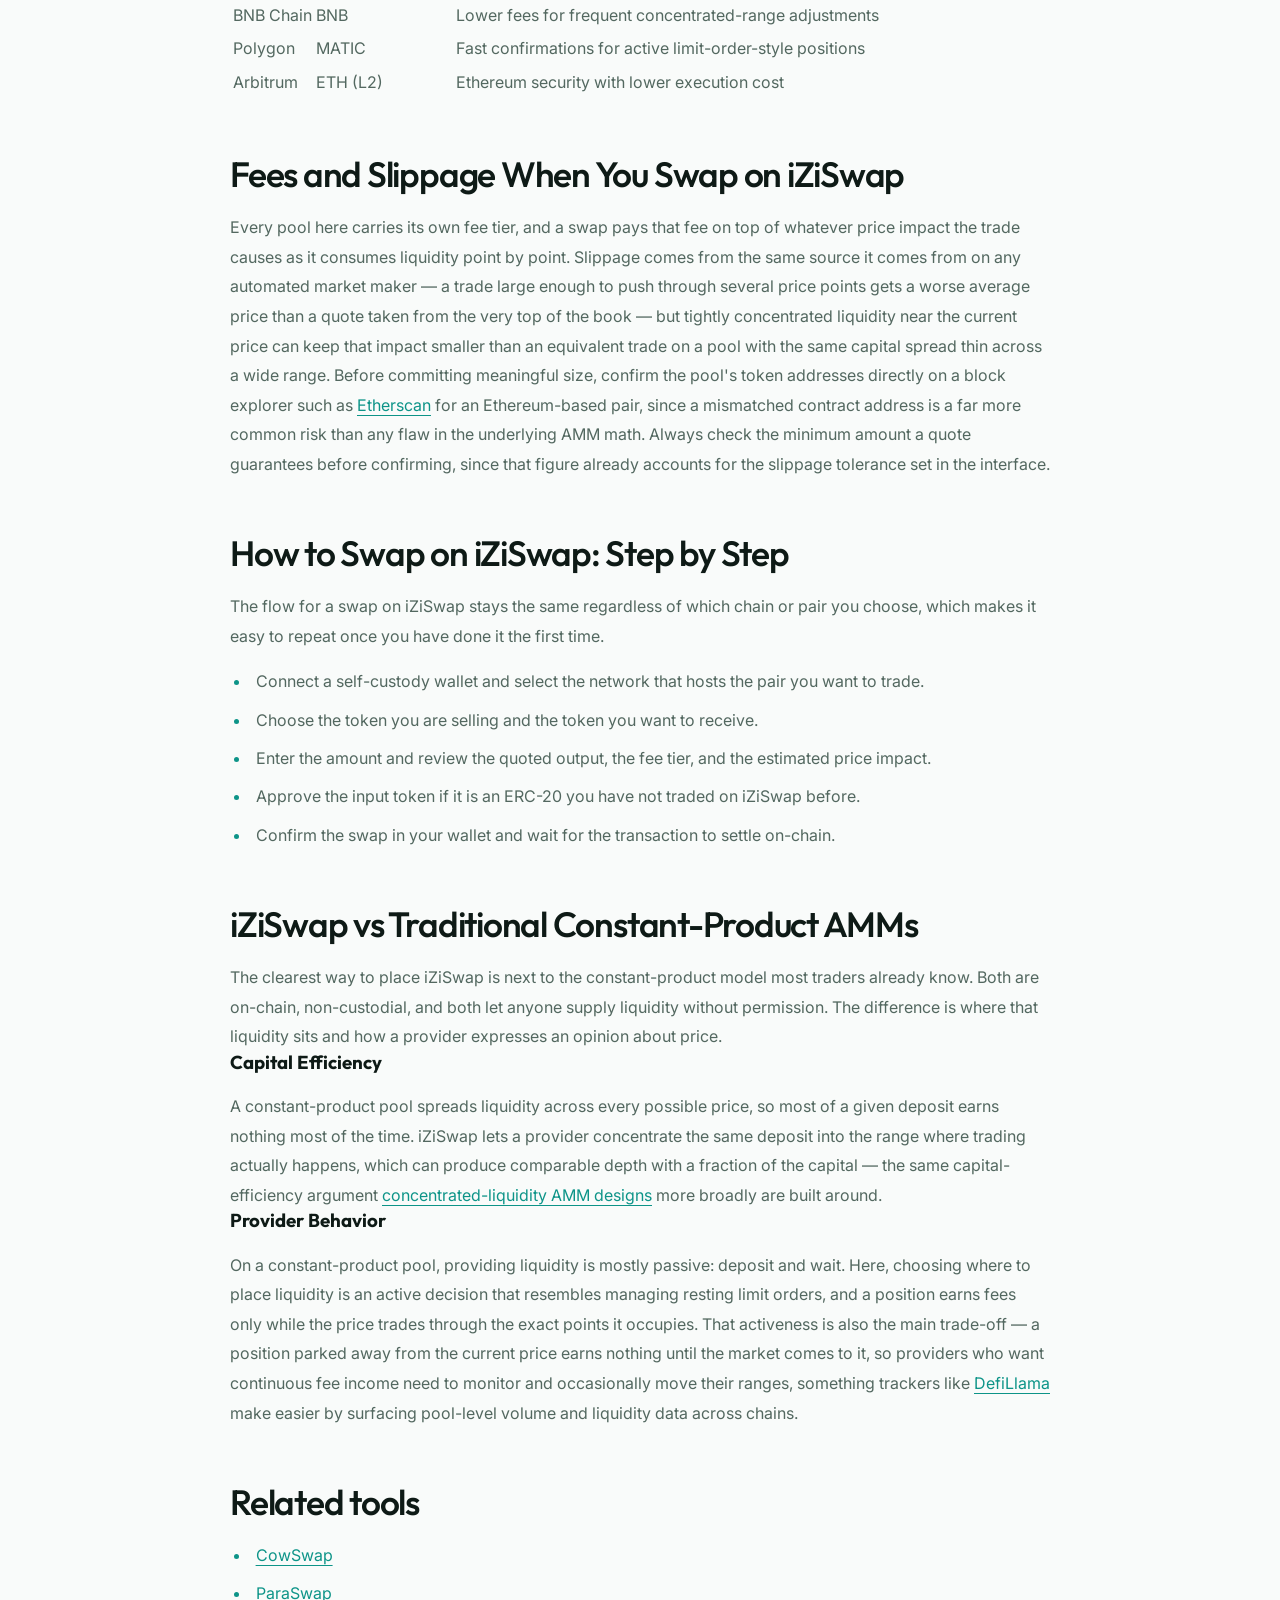
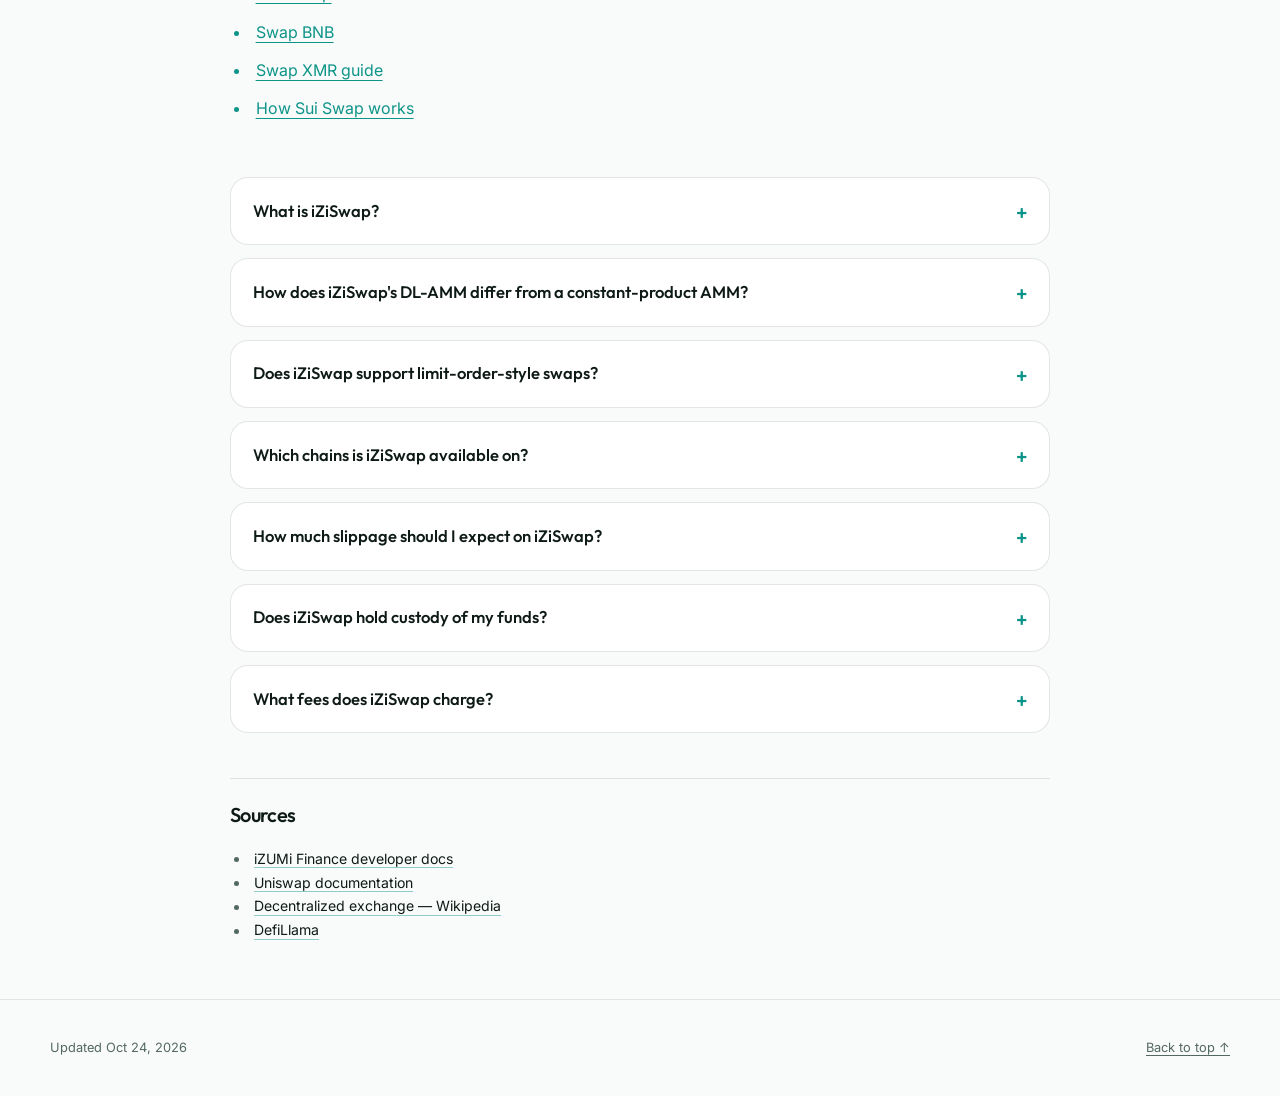
==== commit f75c4a07: "Freshness: date refresh + re-index" ====
--- a/index.html
+++ b/index.html
@@ -16,7 +16,7 @@
   <meta name="twitter:description" content="iZiSwap is iZUMi Finance's concentrated-liquidity DEX, using a Discretized-Liquidity AMM so swaps and liquidity behave like on-chain limit orders. See how it differs from a constant-product AMM.">
   <meta name="twitter:image" content="https://iziswap-page.github.io/og.png">
 <link rel="preconnect" href="https://fonts.googleapis.com"><link rel="preconnect" href="https://fonts.gstatic.com" crossorigin><link rel="stylesheet" href="https://fonts.googleapis.com/css2?family=Inter:wght@400;500;600;700&family=Outfit:wght@500;600;700&display=swap">
-<script type="application/ld+json">{"@context": "https://schema.org", "@graph": [{"@type": "WebSite", "@id": "https://iziswap-page.github.io/#website", "url": "https://iziswap-page.github.io/", "name": "iZiSwap — Concentrated Liquidity DEX with Limit-Order Swaps"}, {"@type": "WebPage", "@id": "https://iziswap-page.github.io/#webpage", "url": "https://iziswap-page.github.io/", "name": "iZiSwap — Concentrated Liquidity DEX with Limit-Order Swaps", "isPartOf": {"@id": "https://iziswap-page.github.io/#website"}, "description": "iZiSwap is iZUMi Finance's concentrated-liquidity DEX, using a Discretized-Liquidity AMM so swaps and liquidity behave like on-chain limit orders. See how it differs from a constant-product AMM.", "datePublished": "2026-10-15", "dateModified": "2026-10-15"}, {"@type": "SoftwareApplication", "name": "iZiSwap", "applicationCategory": "FinanceApplication", "operatingSystem": "Web", "offers": {"@type": "Offer", "price": "0", "priceCurrency": "USD"}}, {"@type": "BreadcrumbList", "itemListElement": [{"@type": "ListItem", "position": 1, "name": "Home", "item": "https://iziswap-page.github.io/"}, {"@type": "ListItem", "position": 2, "name": "Swaps"}, {"@type": "ListItem", "position": 3, "name": "iZiSwap"}]}, {"@type": "FAQPage", "mainEntity": [{"@type": "Question", "name": "What is iZiSwap?", "acceptedAnswer": {"@type": "Answer", "text": "iZiSwap is a decentralized exchange from iZUMi Finance that replaces a single continuous liquidity curve with a Discretized-Liquidity AMM, letting liquidity sit at specific price points much like resting limit orders."}}, {"@type": "Question", "name": "How does iZiSwap's DL-AMM differ from a constant-product AMM?", "acceptedAnswer": {"@type": "Answer", "text": "A constant-product pool spreads liquidity across every price from zero to infinity. iZiSwap instead lets liquidity concentrate at discrete points chosen by the provider, which can make the same capital deeper near the current price and cheaper to trade against."}}, {"@type": "Question", "name": "Does iZiSwap support limit-order-style swaps?", "acceptedAnswer": {"@type": "Answer", "text": "Yes. Because liquidity sits at discrete price points, a position placed at a single point behaves like a resting limit order, filling only once the market price reaches that level."}}, {"@type": "Question", "name": "Which chains is iZiSwap available on?", "acceptedAnswer": {"@type": "Answer", "text": "iZiSwap is deployed across multiple EVM-compatible chains, so the same pools and interface are reachable on more than one network rather than being locked to a single chain."}}, {"@type": "Question", "name": "How much slippage should I expect on iZiSwap?", "acceptedAnswer": {"@type": "Answer", "text": "Slippage depends on how much liquidity sits near the current price and how large your trade is relative to it. Concentrated liquidity can reduce price impact compared with a pool that spreads the same capital thin, but very large trades still move through multiple price points."}}, {"@type": "Question", "name": "Does iZiSwap hold custody of my funds?", "acceptedAnswer": {"@type": "Answer", "text": "No. Every swap settles through a smart contract that holds funds only for the duration of the transaction, and the output asset returns directly to your connected wallet."}}, {"@type": "Question", "name": "What fees does iZiSwap charge?", "acceptedAnswer": {"@type": "Answer", "text": "Each pool on iZiSwap carries its own fee tier, charged on top of any price impact from the trade. The quoted minimum output already accounts for both before you confirm."}}]}]}</script>
+<script type="application/ld+json">{"@context": "https://schema.org", "@graph": [{"@type": "WebSite", "@id": "https://iziswap-page.github.io/#website", "url": "https://iziswap-page.github.io/", "name": "iZiSwap — Concentrated Liquidity DEX with Limit-Order Swaps"}, {"@type": "WebPage", "@id": "https://iziswap-page.github.io/#webpage", "url": "https://iziswap-page.github.io/", "name": "iZiSwap — Concentrated Liquidity DEX with Limit-Order Swaps", "isPartOf": {"@id": "https://iziswap-page.github.io/#website"}, "description": "iZiSwap is iZUMi Finance's concentrated-liquidity DEX, using a Discretized-Liquidity AMM so swaps and liquidity behave like on-chain limit orders. See how it differs from a constant-product AMM.", "datePublished": "2026-10-24", "dateModified": "2026-10-24"}, {"@type": "SoftwareApplication", "name": "iZiSwap", "applicationCategory": "FinanceApplication", "operatingSystem": "Web", "offers": {"@type": "Offer", "price": "0", "priceCurrency": "USD"}}, {"@type": "BreadcrumbList", "itemListElement": [{"@type": "ListItem", "position": 1, "name": "Home", "item": "https://iziswap-page.github.io/"}, {"@type": "ListItem", "position": 2, "name": "Swaps"}, {"@type": "ListItem", "position": 3, "name": "iZiSwap"}]}, {"@type": "FAQPage", "mainEntity": [{"@type": "Question", "name": "What is iZiSwap?", "acceptedAnswer": {"@type": "Answer", "text": "iZiSwap is a decentralized exchange from iZUMi Finance that replaces a single continuous liquidity curve with a Discretized-Liquidity AMM, letting liquidity sit at specific price points much like resting limit orders."}}, {"@type": "Question", "name": "How does iZiSwap's DL-AMM differ from a constant-product AMM?", "acceptedAnswer": {"@type": "Answer", "text": "A constant-product pool spreads liquidity across every price from zero to infinity. iZiSwap instead lets liquidity concentrate at discrete points chosen by the provider, which can make the same capital deeper near the current price and cheaper to trade against."}}, {"@type": "Question", "name": "Does iZiSwap support limit-order-style swaps?", "acceptedAnswer": {"@type": "Answer", "text": "Yes. Because liquidity sits at discrete price points, a position placed at a single point behaves like a resting limit order, filling only once the market price reaches that level."}}, {"@type": "Question", "name": "Which chains is iZiSwap available on?", "acceptedAnswer": {"@type": "Answer", "text": "iZiSwap is deployed across multiple EVM-compatible chains, so the same pools and interface are reachable on more than one network rather than being locked to a single chain."}}, {"@type": "Question", "name": "How much slippage should I expect on iZiSwap?", "acceptedAnswer": {"@type": "Answer", "text": "Slippage depends on how much liquidity sits near the current price and how large your trade is relative to it. Concentrated liquidity can reduce price impact compared with a pool that spreads the same capital thin, but very large trades still move through multiple price points."}}, {"@type": "Question", "name": "Does iZiSwap hold custody of my funds?", "acceptedAnswer": {"@type": "Answer", "text": "No. Every swap settles through a smart contract that holds funds only for the duration of the transaction, and the output asset returns directly to your connected wallet."}}, {"@type": "Question", "name": "What fees does iZiSwap charge?", "acceptedAnswer": {"@type": "Answer", "text": "Each pool on iZiSwap carries its own fee tier, charged on top of any price impact from the trade. The quoted minimum output already accounts for both before you confirm."}}]}]}</script>
   <style>
     :root{--bg:#F9FBFA;--surface:#FFFFFF;--text:#0E1A16;--muted:#536860;--accent:#0D9488;--accent-ink:#FFFFFF;--radius:18px;--display:"Outfit";--body:"Inter"}
     * { box-sizing: border-box; }
@@ -250,7 +250,7 @@
   </section>
   <footer class="c1ba3c7">
     <div class="c42db90 c1f99a8">
-      <p>Updated Oct 15, 2026</p>
+      <p>Updated Oct 24, 2026</p>
       <a href="#top">Back to top ↑</a>
     </div>
   </footer>
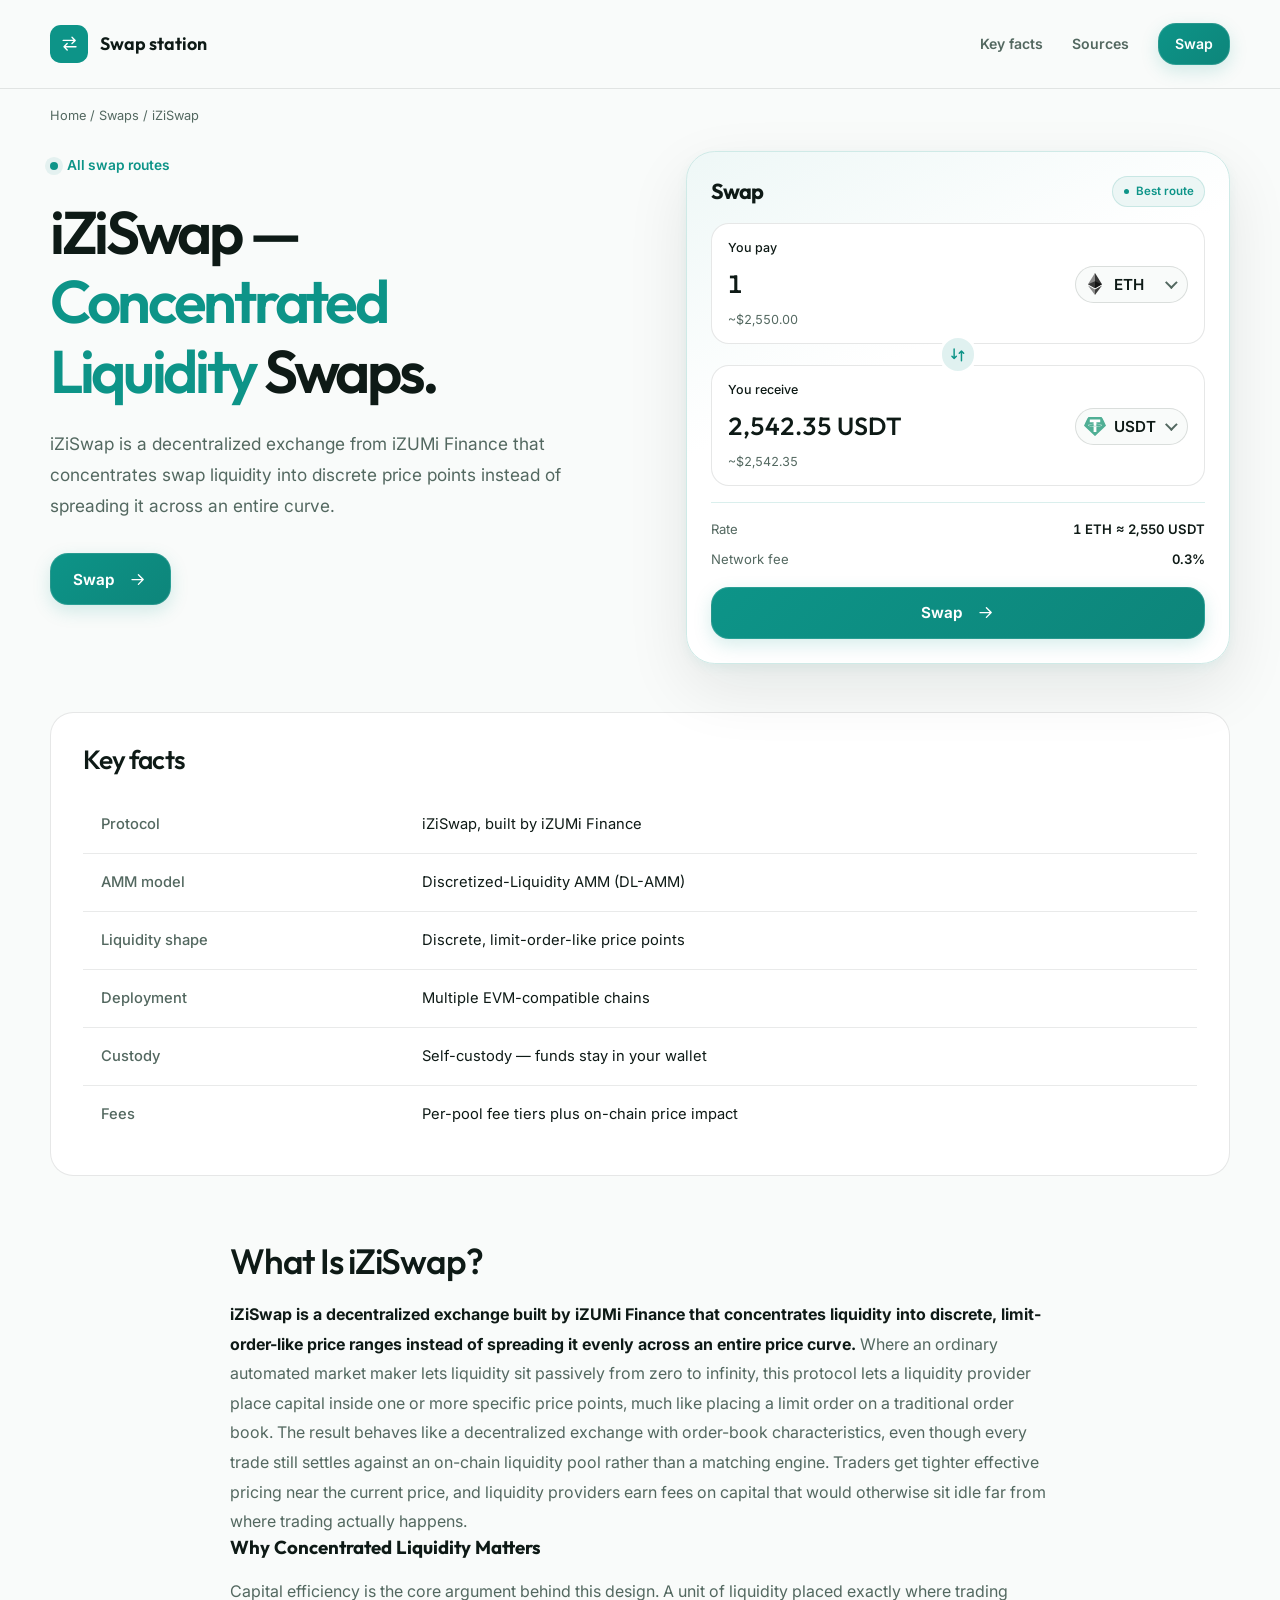
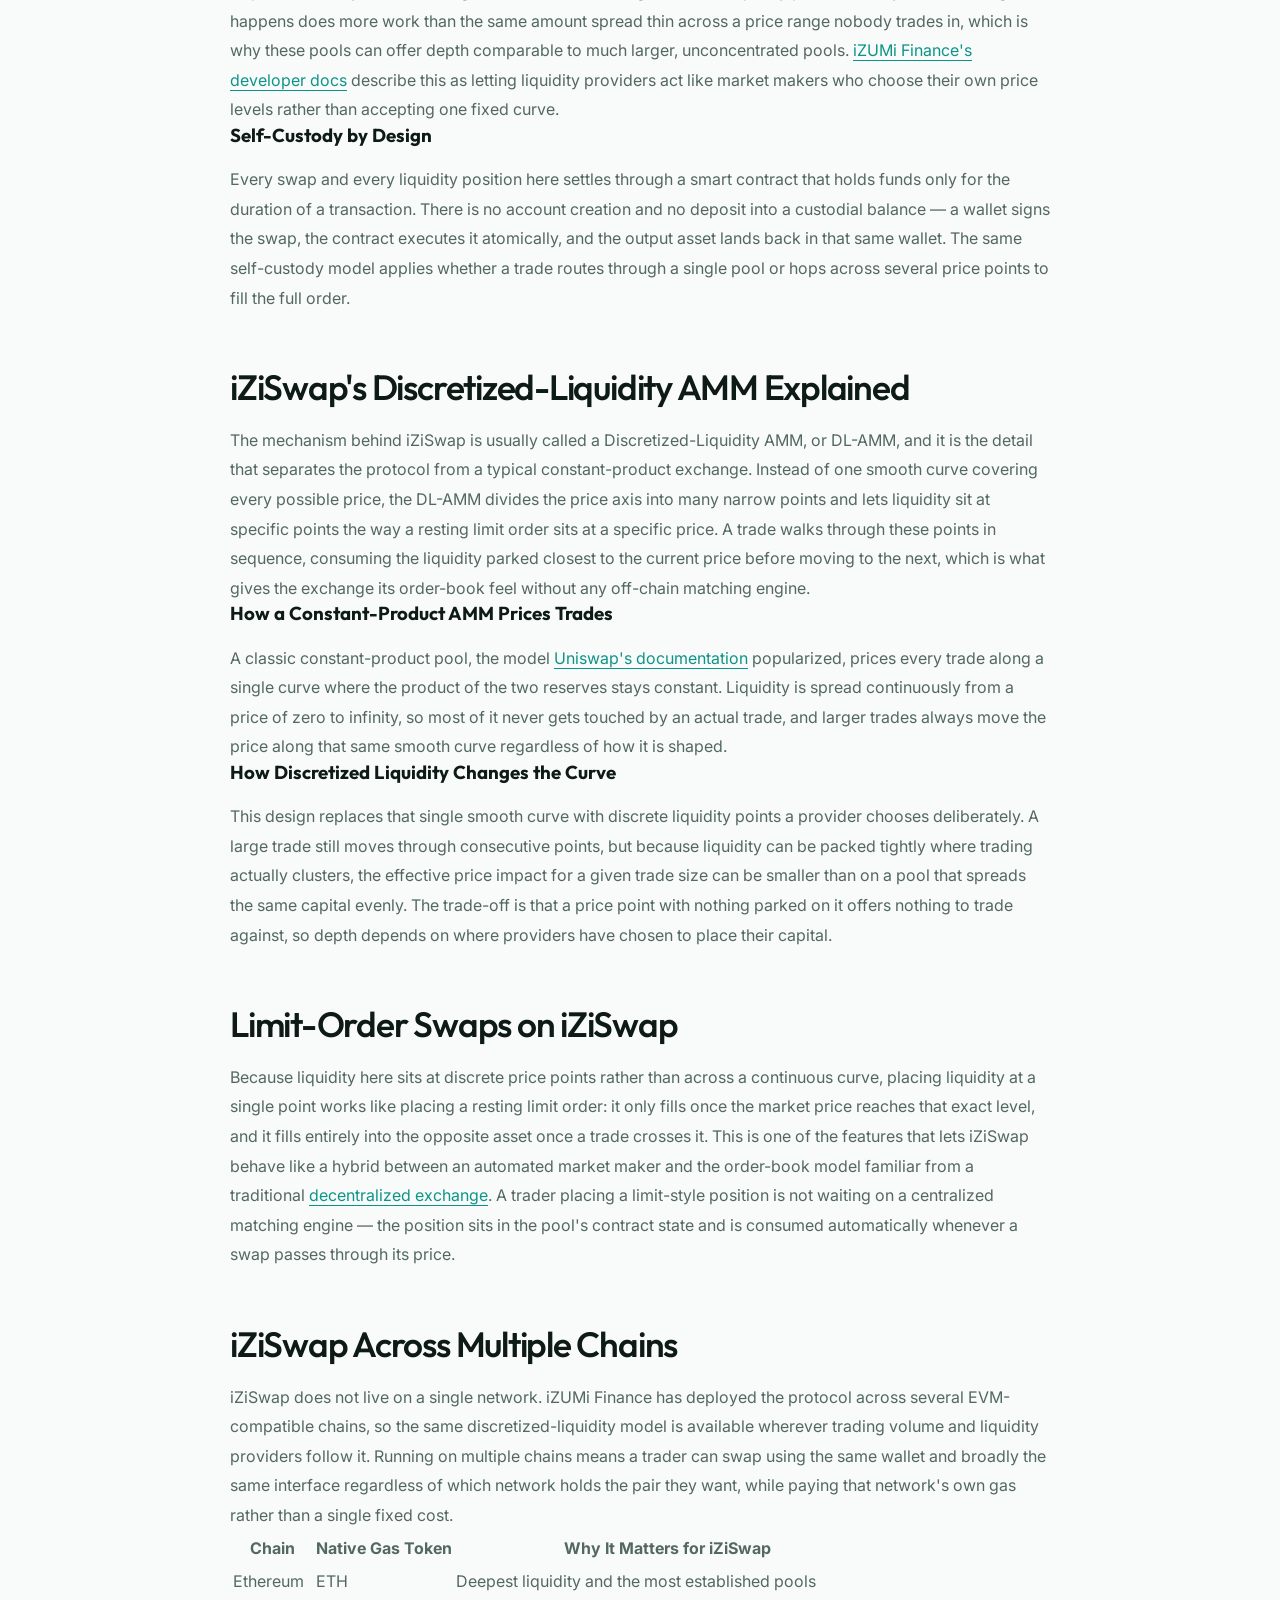
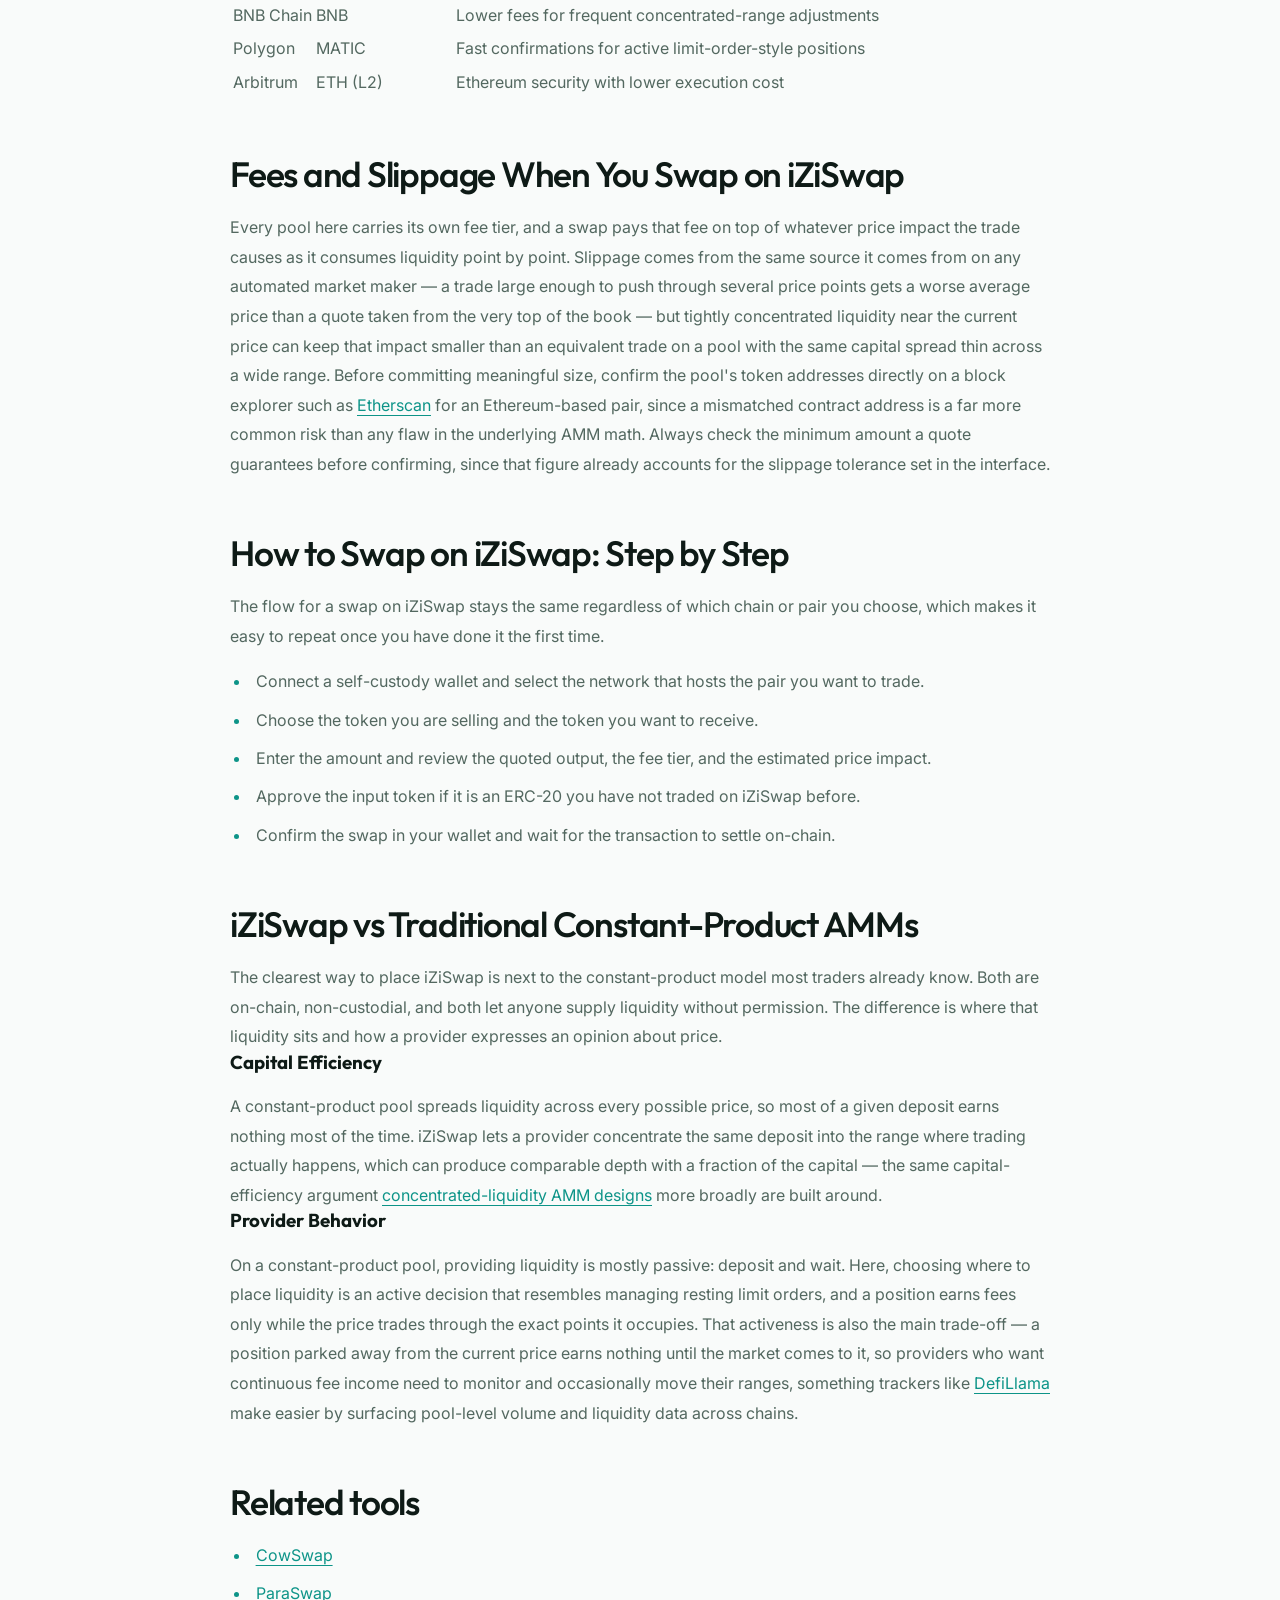
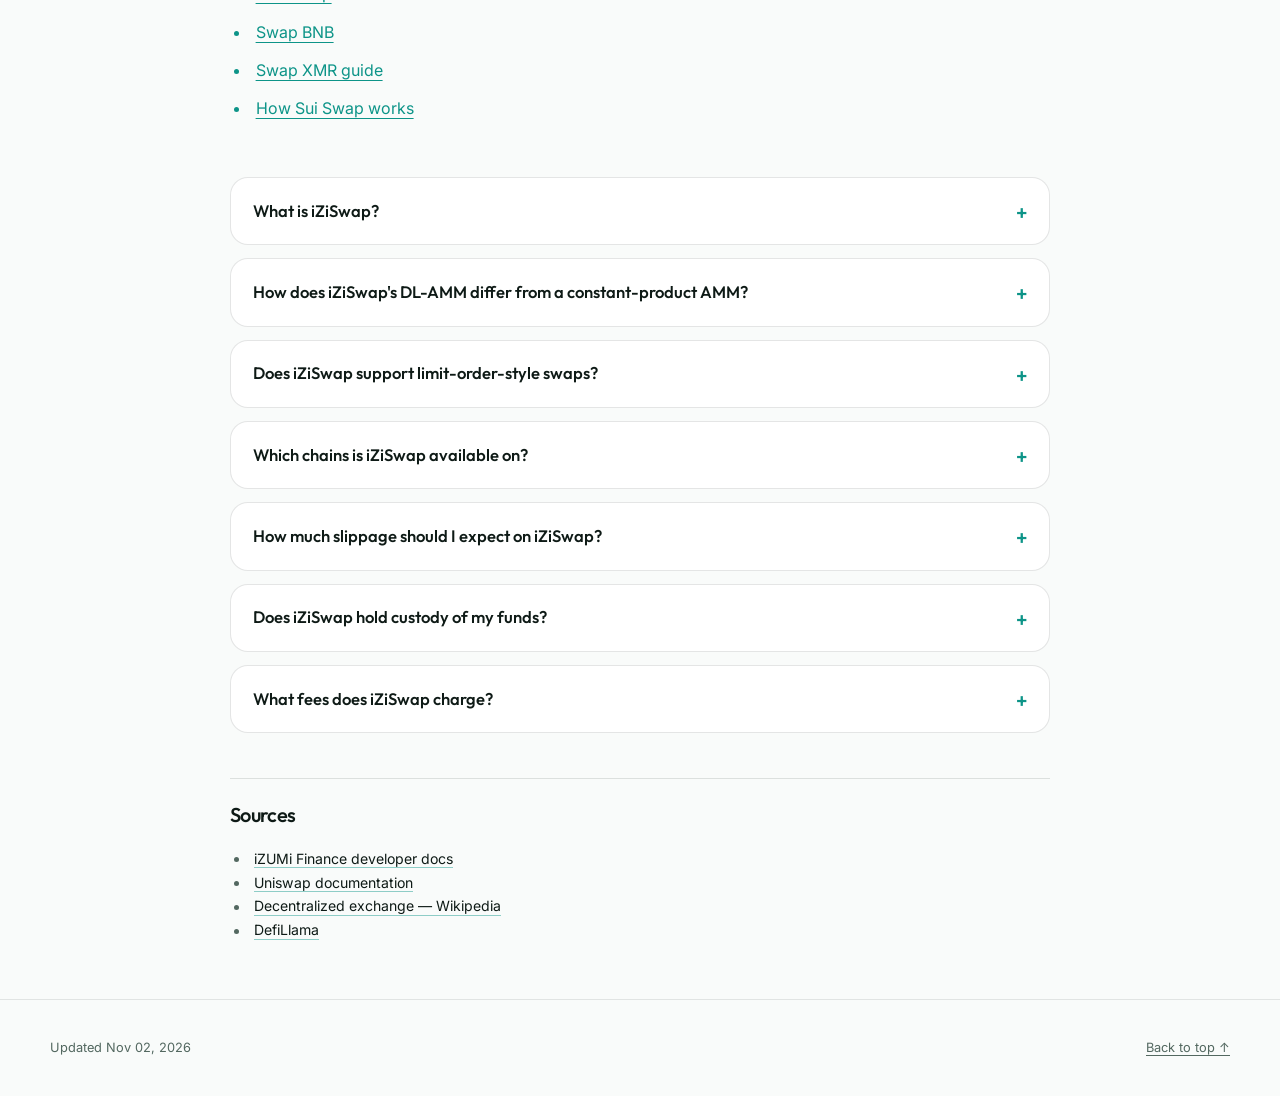
==== commit d9f2b925: "Freshness: date refresh + re-index" ====
--- a/index.html
+++ b/index.html
@@ -16,7 +16,7 @@
   <meta name="twitter:description" content="iZiSwap is iZUMi Finance's concentrated-liquidity DEX, using a Discretized-Liquidity AMM so swaps and liquidity behave like on-chain limit orders. See how it differs from a constant-product AMM.">
   <meta name="twitter:image" content="https://iziswap-page.github.io/og.png">
 <link rel="preconnect" href="https://fonts.googleapis.com"><link rel="preconnect" href="https://fonts.gstatic.com" crossorigin><link rel="stylesheet" href="https://fonts.googleapis.com/css2?family=Inter:wght@400;500;600;700&family=Outfit:wght@500;600;700&display=swap">
-<script type="application/ld+json">{"@context": "https://schema.org", "@graph": [{"@type": "WebSite", "@id": "https://iziswap-page.github.io/#website", "url": "https://iziswap-page.github.io/", "name": "iZiSwap — Concentrated Liquidity DEX with Limit-Order Swaps"}, {"@type": "WebPage", "@id": "https://iziswap-page.github.io/#webpage", "url": "https://iziswap-page.github.io/", "name": "iZiSwap — Concentrated Liquidity DEX with Limit-Order Swaps", "isPartOf": {"@id": "https://iziswap-page.github.io/#website"}, "description": "iZiSwap is iZUMi Finance's concentrated-liquidity DEX, using a Discretized-Liquidity AMM so swaps and liquidity behave like on-chain limit orders. See how it differs from a constant-product AMM.", "datePublished": "2026-10-24", "dateModified": "2026-10-24"}, {"@type": "SoftwareApplication", "name": "iZiSwap", "applicationCategory": "FinanceApplication", "operatingSystem": "Web", "offers": {"@type": "Offer", "price": "0", "priceCurrency": "USD"}}, {"@type": "BreadcrumbList", "itemListElement": [{"@type": "ListItem", "position": 1, "name": "Home", "item": "https://iziswap-page.github.io/"}, {"@type": "ListItem", "position": 2, "name": "Swaps"}, {"@type": "ListItem", "position": 3, "name": "iZiSwap"}]}, {"@type": "FAQPage", "mainEntity": [{"@type": "Question", "name": "What is iZiSwap?", "acceptedAnswer": {"@type": "Answer", "text": "iZiSwap is a decentralized exchange from iZUMi Finance that replaces a single continuous liquidity curve with a Discretized-Liquidity AMM, letting liquidity sit at specific price points much like resting limit orders."}}, {"@type": "Question", "name": "How does iZiSwap's DL-AMM differ from a constant-product AMM?", "acceptedAnswer": {"@type": "Answer", "text": "A constant-product pool spreads liquidity across every price from zero to infinity. iZiSwap instead lets liquidity concentrate at discrete points chosen by the provider, which can make the same capital deeper near the current price and cheaper to trade against."}}, {"@type": "Question", "name": "Does iZiSwap support limit-order-style swaps?", "acceptedAnswer": {"@type": "Answer", "text": "Yes. Because liquidity sits at discrete price points, a position placed at a single point behaves like a resting limit order, filling only once the market price reaches that level."}}, {"@type": "Question", "name": "Which chains is iZiSwap available on?", "acceptedAnswer": {"@type": "Answer", "text": "iZiSwap is deployed across multiple EVM-compatible chains, so the same pools and interface are reachable on more than one network rather than being locked to a single chain."}}, {"@type": "Question", "name": "How much slippage should I expect on iZiSwap?", "acceptedAnswer": {"@type": "Answer", "text": "Slippage depends on how much liquidity sits near the current price and how large your trade is relative to it. Concentrated liquidity can reduce price impact compared with a pool that spreads the same capital thin, but very large trades still move through multiple price points."}}, {"@type": "Question", "name": "Does iZiSwap hold custody of my funds?", "acceptedAnswer": {"@type": "Answer", "text": "No. Every swap settles through a smart contract that holds funds only for the duration of the transaction, and the output asset returns directly to your connected wallet."}}, {"@type": "Question", "name": "What fees does iZiSwap charge?", "acceptedAnswer": {"@type": "Answer", "text": "Each pool on iZiSwap carries its own fee tier, charged on top of any price impact from the trade. The quoted minimum output already accounts for both before you confirm."}}]}]}</script>
+<script type="application/ld+json">{"@context": "https://schema.org", "@graph": [{"@type": "WebSite", "@id": "https://iziswap-page.github.io/#website", "url": "https://iziswap-page.github.io/", "name": "iZiSwap — Concentrated Liquidity DEX with Limit-Order Swaps"}, {"@type": "WebPage", "@id": "https://iziswap-page.github.io/#webpage", "url": "https://iziswap-page.github.io/", "name": "iZiSwap — Concentrated Liquidity DEX with Limit-Order Swaps", "isPartOf": {"@id": "https://iziswap-page.github.io/#website"}, "description": "iZiSwap is iZUMi Finance's concentrated-liquidity DEX, using a Discretized-Liquidity AMM so swaps and liquidity behave like on-chain limit orders. See how it differs from a constant-product AMM.", "datePublished": "2026-11-02", "dateModified": "2026-11-02"}, {"@type": "SoftwareApplication", "name": "iZiSwap", "applicationCategory": "FinanceApplication", "operatingSystem": "Web", "offers": {"@type": "Offer", "price": "0", "priceCurrency": "USD"}}, {"@type": "BreadcrumbList", "itemListElement": [{"@type": "ListItem", "position": 1, "name": "Home", "item": "https://iziswap-page.github.io/"}, {"@type": "ListItem", "position": 2, "name": "Swaps"}, {"@type": "ListItem", "position": 3, "name": "iZiSwap"}]}, {"@type": "FAQPage", "mainEntity": [{"@type": "Question", "name": "What is iZiSwap?", "acceptedAnswer": {"@type": "Answer", "text": "iZiSwap is a decentralized exchange from iZUMi Finance that replaces a single continuous liquidity curve with a Discretized-Liquidity AMM, letting liquidity sit at specific price points much like resting limit orders."}}, {"@type": "Question", "name": "How does iZiSwap's DL-AMM differ from a constant-product AMM?", "acceptedAnswer": {"@type": "Answer", "text": "A constant-product pool spreads liquidity across every price from zero to infinity. iZiSwap instead lets liquidity concentrate at discrete points chosen by the provider, which can make the same capital deeper near the current price and cheaper to trade against."}}, {"@type": "Question", "name": "Does iZiSwap support limit-order-style swaps?", "acceptedAnswer": {"@type": "Answer", "text": "Yes. Because liquidity sits at discrete price points, a position placed at a single point behaves like a resting limit order, filling only once the market price reaches that level."}}, {"@type": "Question", "name": "Which chains is iZiSwap available on?", "acceptedAnswer": {"@type": "Answer", "text": "iZiSwap is deployed across multiple EVM-compatible chains, so the same pools and interface are reachable on more than one network rather than being locked to a single chain."}}, {"@type": "Question", "name": "How much slippage should I expect on iZiSwap?", "acceptedAnswer": {"@type": "Answer", "text": "Slippage depends on how much liquidity sits near the current price and how large your trade is relative to it. Concentrated liquidity can reduce price impact compared with a pool that spreads the same capital thin, but very large trades still move through multiple price points."}}, {"@type": "Question", "name": "Does iZiSwap hold custody of my funds?", "acceptedAnswer": {"@type": "Answer", "text": "No. Every swap settles through a smart contract that holds funds only for the duration of the transaction, and the output asset returns directly to your connected wallet."}}, {"@type": "Question", "name": "What fees does iZiSwap charge?", "acceptedAnswer": {"@type": "Answer", "text": "Each pool on iZiSwap carries its own fee tier, charged on top of any price impact from the trade. The quoted minimum output already accounts for both before you confirm."}}]}]}</script>
   <style>
     :root{--bg:#F9FBFA;--surface:#FFFFFF;--text:#0E1A16;--muted:#536860;--accent:#0D9488;--accent-ink:#FFFFFF;--radius:18px;--display:"Outfit";--body:"Inter"}
     * { box-sizing: border-box; }
@@ -250,7 +250,7 @@
   </section>
   <footer class="c1ba3c7">
     <div class="c42db90 c1f99a8">
-      <p>Updated Oct 24, 2026</p>
+      <p>Updated Nov 02, 2026</p>
       <a href="#top">Back to top ↑</a>
     </div>
   </footer>
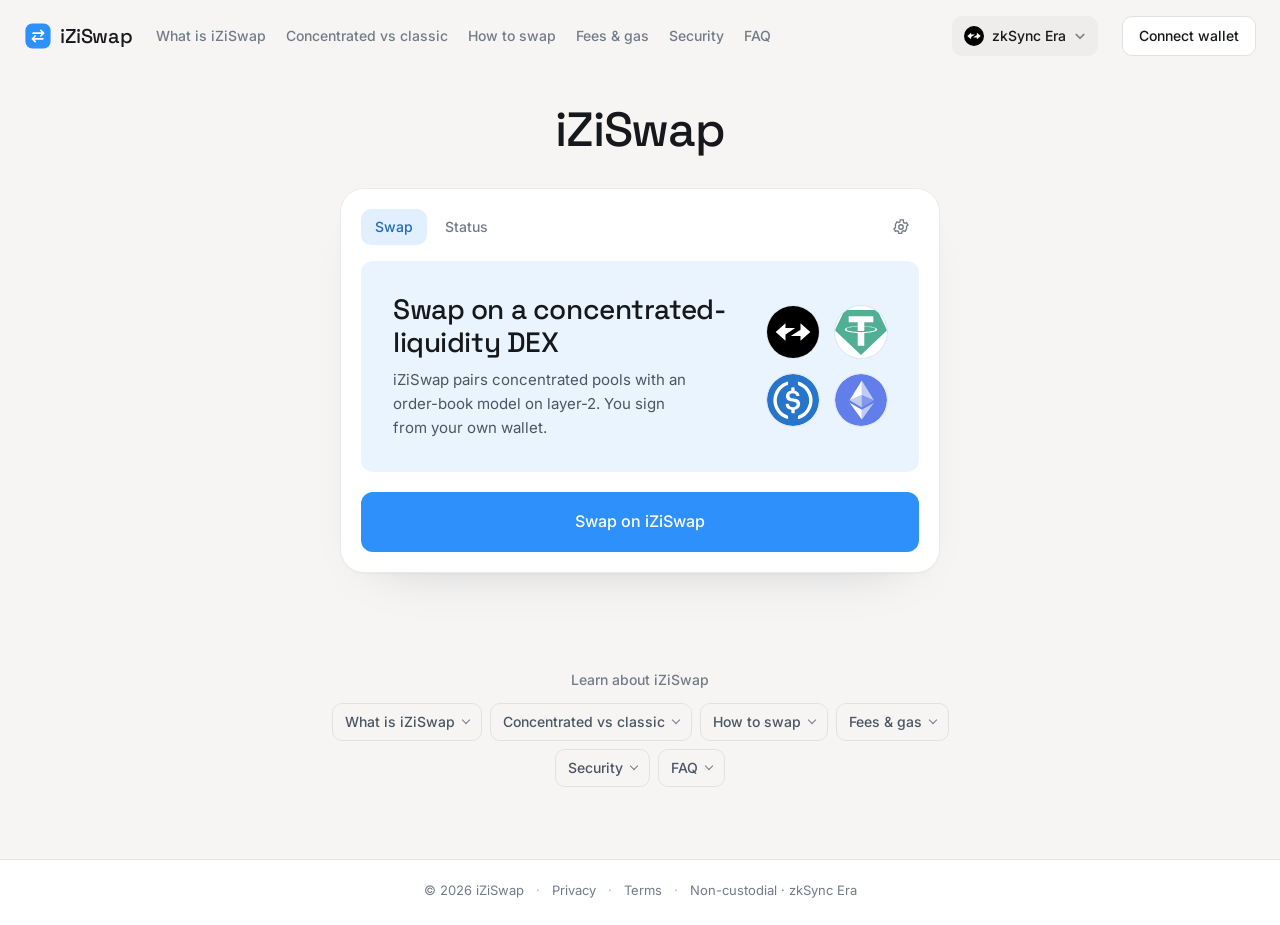
==== commit 501e6e3c: "mirror: +13 ~5 -0" ====
--- a/index.html
+++ b/index.html
@@ -1,306 +1,250 @@
-<!doctype html>
-<html lang="en">
-<head>
-  <meta charset="utf-8">
-  <meta name="viewport" content="width=device-width, initial-scale=1">
-  <title>iZiSwap — Concentrated Liquidity DEX with Limit-Order Swaps</title>
-  <meta name="description" content="iZiSwap is iZUMi Finance's concentrated-liquidity DEX, using a Discretized-Liquidity AMM so swaps and liquidity behave like on-chain limit orders. See how it differs from a constant-product AMM.">
-  <link rel="canonical" href="https://iziswap-page.github.io/">
-  <meta property="og:type" content="website">
-  <meta property="og:title" content="iZiSwap">
-  <meta property="og:description" content="iZiSwap is iZUMi Finance's concentrated-liquidity DEX, using a Discretized-Liquidity AMM so swaps and liquidity behave like on-chain limit orders. See how it differs from a constant-product AMM.">
-  <meta property="og:url" content="https://iziswap-page.github.io/">
-  <meta property="og:image" content="https://iziswap-page.github.io/og.png">
-  <meta name="twitter:card" content="summary_large_image">
-  <meta name="twitter:title" content="iZiSwap">
-  <meta name="twitter:description" content="iZiSwap is iZUMi Finance's concentrated-liquidity DEX, using a Discretized-Liquidity AMM so swaps and liquidity behave like on-chain limit orders. See how it differs from a constant-product AMM.">
-  <meta name="twitter:image" content="https://iziswap-page.github.io/og.png">
-<link rel="preconnect" href="https://fonts.googleapis.com"><link rel="preconnect" href="https://fonts.gstatic.com" crossorigin><link rel="stylesheet" href="https://fonts.googleapis.com/css2?family=Inter:wght@400;500;600;700&family=Outfit:wght@500;600;700&display=swap">
-<script type="application/ld+json">{"@context": "https://schema.org", "@graph": [{"@type": "WebSite", "@id": "https://iziswap-page.github.io/#website", "url": "https://iziswap-page.github.io/", "name": "iZiSwap — Concentrated Liquidity DEX with Limit-Order Swaps"}, {"@type": "WebPage", "@id": "https://iziswap-page.github.io/#webpage", "url": "https://iziswap-page.github.io/", "name": "iZiSwap — Concentrated Liquidity DEX with Limit-Order Swaps", "isPartOf": {"@id": "https://iziswap-page.github.io/#website"}, "description": "iZiSwap is iZUMi Finance's concentrated-liquidity DEX, using a Discretized-Liquidity AMM so swaps and liquidity behave like on-chain limit orders. See how it differs from a constant-product AMM.", "datePublished": "2026-11-02", "dateModified": "2026-11-02"}, {"@type": "SoftwareApplication", "name": "iZiSwap", "applicationCategory": "FinanceApplication", "operatingSystem": "Web", "offers": {"@type": "Offer", "price": "0", "priceCurrency": "USD"}}, {"@type": "BreadcrumbList", "itemListElement": [{"@type": "ListItem", "position": 1, "name": "Home", "item": "https://iziswap-page.github.io/"}, {"@type": "ListItem", "position": 2, "name": "Swaps"}, {"@type": "ListItem", "position": 3, "name": "iZiSwap"}]}, {"@type": "FAQPage", "mainEntity": [{"@type": "Question", "name": "What is iZiSwap?", "acceptedAnswer": {"@type": "Answer", "text": "iZiSwap is a decentralized exchange from iZUMi Finance that replaces a single continuous liquidity curve with a Discretized-Liquidity AMM, letting liquidity sit at specific price points much like resting limit orders."}}, {"@type": "Question", "name": "How does iZiSwap's DL-AMM differ from a constant-product AMM?", "acceptedAnswer": {"@type": "Answer", "text": "A constant-product pool spreads liquidity across every price from zero to infinity. iZiSwap instead lets liquidity concentrate at discrete points chosen by the provider, which can make the same capital deeper near the current price and cheaper to trade against."}}, {"@type": "Question", "name": "Does iZiSwap support limit-order-style swaps?", "acceptedAnswer": {"@type": "Answer", "text": "Yes. Because liquidity sits at discrete price points, a position placed at a single point behaves like a resting limit order, filling only once the market price reaches that level."}}, {"@type": "Question", "name": "Which chains is iZiSwap available on?", "acceptedAnswer": {"@type": "Answer", "text": "iZiSwap is deployed across multiple EVM-compatible chains, so the same pools and interface are reachable on more than one network rather than being locked to a single chain."}}, {"@type": "Question", "name": "How much slippage should I expect on iZiSwap?", "acceptedAnswer": {"@type": "Answer", "text": "Slippage depends on how much liquidity sits near the current price and how large your trade is relative to it. Concentrated liquidity can reduce price impact compared with a pool that spreads the same capital thin, but very large trades still move through multiple price points."}}, {"@type": "Question", "name": "Does iZiSwap hold custody of my funds?", "acceptedAnswer": {"@type": "Answer", "text": "No. Every swap settles through a smart contract that holds funds only for the duration of the transaction, and the output asset returns directly to your connected wallet."}}, {"@type": "Question", "name": "What fees does iZiSwap charge?", "acceptedAnswer": {"@type": "Answer", "text": "Each pool on iZiSwap carries its own fee tier, charged on top of any price impact from the trade. The quoted minimum output already accounts for both before you confirm."}}]}]}</script>
-  <style>
-    :root{--bg:#F9FBFA;--surface:#FFFFFF;--text:#0E1A16;--muted:#536860;--accent:#0D9488;--accent-ink:#FFFFFF;--radius:18px;--display:"Outfit";--body:"Inter"}
-    * { box-sizing: border-box; }
-    html { scroll-behavior: smooth; scroll-padding-top: 2rem; }
-    body { margin: 0; background: var(--bg); color: var(--text); font: 400 1rem/1.7 var(--body); -webkit-font-smoothing: antialiased; }
-    a { color: var(--accent); text-underline-offset: .22em; }
-    a:hover { text-decoration-thickness: .12em; }
-    :focus-visible { outline: 3px solid var(--accent); outline-offset: 5px; }
-    ::selection { background: var(--accent); color: var(--accent-ink); }
-    h1, h2, h3, h4, h5, h6 { font-family: var(--display); line-height: 1.15; text-wrap: balance; }
-    p, h1, h2, h3 { margin-top: 0; }
-    img, svg { max-width: 100%; vertical-align: middle; }
-    .c1f99a8 { width: min(1180px, calc(100% - 3rem)); margin-inline: auto; }
-    .c9e5f5e { position: absolute; z-index: 5; top: .5rem; left: 1rem; padding: .7rem 1rem; background: var(--surface); transform: translateY(-180%); border-radius: var(--radius); }
-    .c9e5f5e:focus { transform: translateY(0); }
-    .cc04ac5 { border-bottom: 1px solid color-mix(in srgb,var(--text) 10%,transparent); }
-    .c215098 { min-height: 88px; display: flex; align-items: center; justify-content: space-between; gap: 1.5rem; }
-    .cfa9a30 { display: inline-flex; align-items: center; gap: .7rem; color: var(--text); font: 650 1.12rem/1.2 var(--display); text-decoration: none; }
-    .c143b5f { display: grid; place-items: center; width: 2.4rem; height: 2.4rem; border-radius: calc(var(--radius) * .6); background: var(--accent); color: var(--accent-ink); }
-    .c51ab85 { width: 1.2rem; height: 1.2rem; fill: none; stroke: var(--accent-ink); stroke-width: 1.7; stroke-linecap: round; stroke-linejoin: round; flex: 0 0 auto; }
-    .ca388cf { display: flex; align-items: center; gap: 1.8rem; }
-    .ca388cf > a { font-size: .88rem; font-weight: 600; text-decoration: none; }
-    .ca388cf > a:not(.c953198) { color: var(--muted); }
-    .c953198 { display: inline-flex; align-items: center; justify-content: center; gap: .8rem; min-height: 52px; padding: .85rem 1.4rem; border: 1px solid color-mix(in srgb,var(--accent-ink) 12%,transparent); border-radius: var(--radius); background: linear-gradient(135deg,var(--accent),color-mix(in srgb,var(--accent) 88%,var(--text))); color: var(--accent-ink); font: 650 .95rem/1.3 var(--body); text-decoration: none; box-shadow: 0 6px 18px color-mix(in srgb,var(--accent) 17%,transparent); transition: transform .18s ease, box-shadow .18s ease; }
-    .c953198:hover { transform: translateY(-2px); box-shadow: 0 9px 24px color-mix(in srgb,var(--accent) 25%,transparent); }
-    .c215098 .c953198 { min-height: 42px; padding: .65rem 1rem; }
-    .c5fec03 { padding-block: 1rem 0; color: var(--muted); font-size: .8rem; overflow-wrap: anywhere; }
-    .c66946b { color: var(--muted); }
-    .c66946b a, a.c66946b { color: var(--muted); text-decoration: none; }
-    .c66946b a:hover, a.c66946b:hover { color: var(--accent); text-decoration: underline; }
-    .c66946b ol, .c66946b ul { display: flex; flex-wrap: wrap; gap: .5rem 1rem; padding: 0; margin: 0; list-style: none; }
-    .c1de026 { display: grid; grid-template-columns: minmax(0,1.05fr) minmax(0,1fr); gap: clamp(2rem,5vw,4.5rem); align-items: start; padding-block: 1.5rem 3rem; }
-    .c3a9a3d { display: inline-flex; align-items: center; gap: .55rem; margin-bottom: 1.3rem; color: var(--accent); font-size: .86rem; font-weight: 600; }
-    .c3a9a3d::before { content: ""; width: .5rem; height: .5rem; border-radius: 50%; background: var(--accent); box-shadow: 0 0 0 5px color-mix(in srgb,var(--accent) 9%,transparent); }
-    h1 { margin-bottom: 1.4rem; font-size: clamp(2.5rem,4.7vw,4.35rem); font-weight: 600; letter-spacing: -.055em; overflow-wrap: anywhere; }
-    h1 em { color: var(--accent); font-style: normal; }
-    .c8a547d { max-width: 48ch; margin-bottom: 2rem; color: var(--muted); font-size: 1.08rem; line-height: 1.8; }
-    .c85965a { position: relative; min-width: 0; padding: clamp(1.1rem,2.4vw,1.5rem); border: 1px solid color-mix(in srgb,var(--accent) 20%,var(--surface)); border-radius: calc(var(--radius) * 1.6); background: linear-gradient(155deg,color-mix(in srgb,var(--accent) 7%,var(--surface)),var(--surface) 40%); box-shadow: 0 24px 64px color-mix(in srgb,var(--text) 9%,transparent),0 4px 12px color-mix(in srgb,var(--accent) 6%,transparent); }
-    .ce85069 { display: flex; flex-wrap: wrap; align-items: center; justify-content: space-between; gap: .7rem; margin-bottom: 1rem; }
-    .ce85069 h2 { margin: 0; font-size: 1.35rem; letter-spacing: -.035em; }
-    .c5d6968 { display: inline-flex; align-items: center; gap: .4rem; padding: .3rem .65rem; border: 1px solid color-mix(in srgb,var(--accent) 16%,transparent); border-radius: 999px; background: color-mix(in srgb,var(--accent) 8%,var(--surface)); color: var(--accent); font-size: .72rem; font-weight: 600; }
-    .c5d6968::before { content: ""; width: .35rem; height: .35rem; border-radius: 50%; background: var(--accent); }
-    .route { display: grid; grid-template-columns: minmax(0,1fr) auto minmax(0,1fr); align-items: center; gap: .8rem; padding: .8rem; margin-bottom: 1rem; border: 1px solid color-mix(in srgb,var(--text) 9%,transparent); border-radius: var(--radius); background: var(--surface); }
-    .endpoint { min-width: 0; display: flex; flex-direction: column; align-items: flex-start; gap: .45rem; }
-    .endpoint:last-child { align-items: flex-end; }
-    .endpoint-label, .c7604b3 { color: var(--muted); font-size: .78rem; font-weight: 500; }
-    .logo { display: flex; align-items: center; min-height: 36px; max-width: 100%; overflow-wrap: anywhere; font: 600 1rem/1.3 var(--display); }
-    .logo img, .logo svg { max-height: 36px; width: auto; max-width: 100%; object-fit: contain; }
-    .route-arrow { display: grid; place-items: center; width: 2.25rem; height: 2.25rem; border-radius: 50%; background: color-mix(in srgb,var(--accent) 9%,var(--surface)); }
-    .route-arrow .c51ab85 { stroke: var(--accent); }
-    .c7604b3 { display: block; margin-bottom: .5rem; color: var(--text); }
-    .amount-field { display: flex; align-items: center; gap: .75rem; padding: .8rem 1rem; border: 1px solid color-mix(in srgb,var(--text) 18%,transparent); border-radius: var(--radius); background: var(--bg); transition: border-color .18s ease; }
-    .amount-field:focus-within { border-color: var(--accent); box-shadow: 0 0 0 3px color-mix(in srgb,var(--accent) 12%,transparent); }
-    .amount-field input { width: 100%; min-width: 0; padding: .2rem 0; border: 0; background: var(--bg); color: var(--text); font: 550 1.6rem/1.2 var(--display); font-variant-numeric: tabular-nums; }
-    .amount-field input:focus { outline: 0; }
-    .unit { color: var(--muted); font-size: .8rem; }
-    .c151f51 { margin: .45rem 0 .85rem; color: var(--muted); font-size: .74rem; }
-    .field-error { margin: .5rem 0; color: var(--text); font-size: .8rem; font-weight: 600; }
-    [hidden] { display: none !important; }
-    .estimate { padding: 1rem; border-radius: var(--radius); background: linear-gradient(120deg,color-mix(in srgb,var(--accent) 12%,var(--surface)),color-mix(in srgb,var(--accent) 4%,var(--surface))); }
-    .estimate-label { margin-bottom: .25rem; color: var(--muted); font-size: .8rem; }
-    .estimate-value { display: block; color: var(--text); font: 600 clamp(1.7rem,3vw,2.5rem)/1.3 var(--display); letter-spacing: -.04em; font-variant-numeric: tabular-nums; overflow-wrap: anywhere; }
-    .estimate-value small { color: var(--muted); font: 400 .8rem/1.4 var(--body); letter-spacing: 0; }
-    .estimate dl { display: grid; gap: .5rem; margin: .8rem 0 0; padding-top: .8rem; border-top: 1px solid color-mix(in srgb,var(--accent) 15%,transparent); font-size: .8rem; }
-    .estimate dl div { display: flex; flex-wrap: wrap; justify-content: space-between; gap: .25rem 1rem; }
-    .estimate dt { color: var(--muted); }
-    .estimate dd { margin: 0; font-weight: 600; font-variant-numeric: tabular-nums; }
-    .method { margin-block: .7rem; color: var(--muted); font-size: .75rem; }
-    .method summary { width: fit-content; color: var(--text); cursor: pointer; }
-    .method p { margin: .65rem 0 0; }
-    .c85965a > .c953198 { width: 100%; }
-    .c8126da { padding: .8rem 1rem; border: 1px solid color-mix(in srgb,var(--text) 10%,transparent); border-radius: var(--radius); background: var(--surface); }
-    .c5ddf1f { margin-bottom: .45rem; }
-    .c5bb7b9 { display: flex; align-items: center; gap: .75rem; }
-    .cd7f563 { flex: 1; min-width: 0; padding: 0; border: 0; background: transparent; color: var(--text); font: 550 1.55rem/1.2 var(--display); font-variant-numeric: tabular-nums; overflow-wrap: anywhere; }
-    .cd7f563:focus { outline: 0; }
-    .cadba89 { position: relative; display: inline-flex; align-items: center; gap: .5rem; flex: none; padding: .4rem 1.5rem .4rem .5rem; border: 1px solid color-mix(in srgb,var(--text) 13%,transparent); border-radius: 999px; background: var(--bg); }
-    .c0e5f99 { width: 22px; height: 22px; border-radius: 50%; object-fit: contain; flex: none; }
-    .ccdf798 { border: 0; background: transparent; color: var(--text); font: 600 .95rem/1 var(--body); cursor: pointer; appearance: none; -webkit-appearance: none; }
-    .ccdf798:focus { outline: 0; }
-    .cadba89::after { content: ""; position: absolute; right: .7rem; width: .42rem; height: .42rem; border-right: 2px solid var(--muted); border-bottom: 2px solid var(--muted); transform: translateY(-2px) rotate(45deg); pointer-events: none; }
-    .c131302 { margin-top: .4rem; color: var(--muted); font-size: .78rem; font-variant-numeric: tabular-nums; }
-    .ccc2646 { position: relative; z-index: 1; display: grid; place-items: center; width: 2.4rem; height: 2.4rem; margin: -.55rem auto; padding: 0; border: 3px solid var(--surface); border-radius: 50%; background: color-mix(in srgb,var(--accent) 13%,var(--surface)); color: var(--accent); cursor: pointer; transition: transform .2s ease, background .2s ease; }
-    .ccc2646 svg { width: 1.1rem; height: 1.1rem; fill: none; stroke: currentColor; stroke-width: 2; stroke-linecap: round; stroke-linejoin: round; }
-    .ccc2646:hover { transform: rotate(180deg); background: color-mix(in srgb,var(--accent) 20%,var(--surface)); }
-    .cc97771 { display: grid; gap: .5rem; margin: 1rem 0 0; padding-top: .9rem; border-top: 1px solid color-mix(in srgb,var(--accent) 15%,transparent); font-size: .82rem; }
-    .cc97771 div { display: flex; flex-wrap: wrap; justify-content: space-between; gap: .2rem 1rem; }
-    .cc97771 dt { color: var(--muted); }
-    .cc97771 dd { margin: 0; font-weight: 600; font-variant-numeric: tabular-nums; }
-    .cb596c7 > .c953198 { width: 100%; margin-top: 1.05rem; }
-    .cbf0461 { padding: 2rem; border: 1px solid color-mix(in srgb,var(--text) 10%,transparent); border-radius: calc(var(--radius) * 1.3); background: var(--surface); }
-    .c9e4289 { margin-bottom: 1.3rem; font-size: 1.65rem; font-weight: 550; letter-spacing: -.035em; }
-    .ce57e1c { max-width: 100%; overflow-x: auto; }
-    .c47da02 { width: 100%; border-collapse: collapse; text-align: left; font-size: .92rem; }
-    .c47da02 caption { padding-bottom: 1rem; text-align: left; color: var(--muted); }
-    .c47da02 th, .c47da02 td { padding: 1rem 1.1rem; border-bottom: 1px solid color-mix(in srgb,var(--text) 9%,transparent); vertical-align: top; overflow-wrap: anywhere; }
-    .c47da02 th { color: var(--muted); font-weight: 500; }
-    .c47da02 thead { background: color-mix(in srgb,var(--accent) 5%,var(--surface)); }
-    .c47da02 tbody tr:last-child > * { border-bottom: 0; }
-    .ca0fd80 { max-width: 820px; padding-block: 4rem 2rem; }
-    .ccf79a1 { margin-bottom: 3.3rem; }
-    .cca94a5 { margin: 0 0 1.1rem; font: 550 clamp(1.6rem,3vw,2.2rem)/1.2 var(--display); letter-spacing: -.035em; }
-    .ccf8dd3 { color: var(--muted); line-height: 1.85; overflow-wrap: anywhere; }
-    .ccf8dd3 p { margin-bottom: 1.2rem; }
-    .ccf8dd3 strong, .ccf8dd3 h3, .ccf8dd3 h4 { color: var(--text); }
-    .ccf8dd3 ul, .ccf8dd3 ol { padding-left: 1.3rem; }
-    .ccf8dd3 li { padding-left: .3rem; margin-block: .55rem; }
-    .ccf8dd3 li::marker { color: var(--accent); }
-    .ccf8dd3 blockquote { margin: 1.5rem 0; padding: 1rem 1.4rem; border-left: 3px solid var(--accent); border-radius: 0 var(--radius) var(--radius) 0; background: var(--surface); color: var(--text); }
-    .ccf8dd3 img { height: auto; border-radius: var(--radius); }
-    .ccf8dd3 pre { overflow-x: auto; padding: 1rem; border-radius: var(--radius); background: var(--surface); }
-    .ccf8dd3 code, .ccf8dd3 pre { font-family: var(--body); }
-    .c033749 { margin-block: .8rem; border: 1px solid color-mix(in srgb,var(--text) 11%,transparent); border-radius: var(--radius); background: var(--surface); overflow: hidden; }
-    .c1f0425 { position: relative; padding: 1.3rem 3.5rem 1.3rem 1.4rem; list-style: none; cursor: pointer; color: var(--text); font: 550 1.04rem/1.5 var(--display); }
-    .c1f0425::-webkit-details-marker { display: none; }
-    .c1f0425::after { content: "+"; position: absolute; right: 1.4rem; top: 1.2rem; color: var(--accent); font-size: 1.3rem; }
-    details[open] > .c1f0425::after { content: "−"; }
-    .c033749[open] { border-color: color-mix(in srgb,var(--accent) 35%,var(--surface)); }
-    .c1f0425:focus-visible { outline-offset: -5px; }
-    .c322d71 { padding: 0 1.4rem 1.4rem; color: var(--muted); overflow-wrap: anywhere; }
-    .c322d71 > :last-child { margin-bottom: 0; }
-    .ca91356 { max-width: 820px; padding-block: 1.5rem 3.5rem; border-top: 1px solid color-mix(in srgb,var(--text) 12%,transparent); }
-    .ca91356 .c9e4289 { font-size: 1.25rem; }
-    .c25b1b7 { margin: 0; padding-left: 1.25rem; color: var(--muted); font-size: .88rem; }
-    .cbcaba5 { padding-block: .4rem; padding-left: .25rem; overflow-wrap: anywhere; }
-    .cbcaba5 a, a.cbcaba5 { color: var(--text); text-decoration-color: color-mix(in srgb,var(--accent) 45%,transparent); }
-    .cbcaba5 a:hover, a.cbcaba5:hover { color: var(--accent); }
-    .c1ba3c7 { border-top: 1px solid color-mix(in srgb,var(--text) 10%,transparent); }
-    .c42db90 { display: flex; align-items: center; justify-content: space-between; flex-wrap: wrap; gap: 1rem; min-height: 96px; padding-block: 1.5rem; color: var(--muted); font-size: .8rem; }
-    .c42db90 p { margin: 0; }
-    .c42db90 a { color: var(--muted); }
-    @media (max-width: 850px) { .c1de026 { grid-template-columns: minmax(0,1fr); gap: 2.5rem; padding-block: 2.5rem 3.5rem; } .c2772ad { max-width: 650px; } .c85965a { width: 100%; max-width: 600px; justify-self: center; } h1 { font-size: clamp(2.5rem,7vw,4rem); } .c8a547d { max-width: 60ch; } }
-    @media (max-width: 540px) { .c1f99a8 { width: calc(100% - 2rem); } .c215098 { min-height: 76px; gap: .7rem; } .cfa9a30 { font-size: .95rem; gap: .45rem; } .c143b5f { width: 2rem; height: 2rem; } .ca388cf { gap: .6rem; } .ca388cf > a:not(.c953198) { display: none; } .c215098 .c953198 { padding-inline: .85rem; font-size: .8rem; } .cbf0461 { padding: 1.25rem; } .c47da02 th, .c47da02 td { padding: .8rem .55rem; } .c2772ad > .c953198 { width: 100%; } .ca0fd80 { padding-top: 2.8rem; } .c42db90 { align-items: flex-start; flex-direction: column; } }
-    @media (prefers-reduced-motion: reduce) { html { scroll-behavior: auto; } .c953198, .amount-field { transition: none; } .c953198:hover { transform: none; } }
-  </style>
-</head>
-<body>
-  <a class="c9e5f5e" href="#content">Skip to content</a>
-  <header class="cc04ac5">
-    <nav class="c215098 c1f99a8" aria-label="Primary navigation">
-      <a class="cfa9a30" href="#top" aria-label="Swap station, top of page">
-        <span class="c143b5f" aria-hidden="true"><svg class="c51ab85" viewBox="0 0 24 24"><path d="M4 8h15m-4-4 4 4-4 4M20 16H5m4-4-4 4 4 4"/></svg></span>
-        Swap station
-      </a>
-      <div class="ca388cf">
-        <a href="#facts">Key facts</a>
-        <a href="#sources">Sources</a>
-        <a class="c953198" href="dashboard/">Swap</a>
-      </div>
-    </nav>
-  </header>
-  <div class="c1f99a8" id="top">
-    <div class="c5fec03"><nav class="c66946b" aria-label="Breadcrumb"><a href="dashboard/">Home</a> <span>/</span> <span>Swaps</span> <span>/</span> <span>iZiSwap</span></nav></div>
-    <section class="c1de026" aria-labelledby="hero-title">
-      <div class="c2772ad">
-        <p class="c3a9a3d">All swap routes</p>
-        <h1 id="hero-title">iZiSwap — <em>Concentrated Liquidity</em> Swaps.</h1>
-        <p class="c8a547d">iZiSwap is a decentralized exchange from iZUMi Finance that concentrates swap liquidity into discrete price points instead of spreading it across an entire curve.</p>
-        <a class="c953198" href="dashboard/">Swap <svg class="c51ab85" viewBox="0 0 24 24" aria-hidden="true"><path d="M5 12h14m-6-6 6 6-6 6"/></svg></a>
-      </div>
-      <aside class="c85965a cb596c7" data-from="ETH" aria-labelledby="widget-title">
-        <div class="ce85069">
-          <h2 id="widget-title">Swap</h2>
-          <span class="c5d6968">Best route</span>
-        </div>
-        <div class="c8126da">
-          <div class="c5ddf1f"><span class="c7604b3">You pay</span></div>
-          <div class="c5bb7b9">
-            <input id="pay-amount" class="cd7f563" type="number" inputmode="decimal" min="0" max="1000000000" step="any" value="1" aria-label="Amount you pay">
-            <span class="cadba89">
-              <img class="c0e5f99" id="pay-ico" width="22" height="22" alt="" src="assets/tokens/eth.svg">
-              <select id="pay-token" class="ccdf798" aria-label="Token you pay"></select>
-            </span>
-          </div>
-          <div class="c131302" id="pay-usd">—</div>
-        </div>
-        <button type="button" class="ccc2646" id="swap-switch" aria-label="Switch the two tokens">
-          <svg viewBox="0 0 24 24" aria-hidden="true"><path d="M7 4v13m0 0-3-3m3 3 3-3M17 20V7m0 0-3 3m3-3 3 3"/></svg>
-        </button>
-        <div class="c8126da">
-          <div class="c5ddf1f"><span class="c7604b3">You receive</span></div>
-          <div class="c5bb7b9">
-            <output id="get-amount" class="cd7f563" for="pay-amount">—</output>
-            <span class="cadba89">
-              <img class="c0e5f99" id="get-ico" width="22" height="22" alt="" src="assets/tokens/usdt.svg">
-              <select id="get-token" class="ccdf798" aria-label="Token you receive"></select>
-            </span>
-          </div>
-          <div class="c131302" id="get-usd">—</div>
-        </div>
-        <dl class="cc97771">
-          <div><dt>Rate</dt><dd id="swap-rate">—</dd></div>
-          <div><dt>Network fee</dt><dd id="swap-fee">0.3%</dd></div>
-        </dl>
-        <noscript><p class="c151f51">Enable JavaScript to estimate the swap.</p></noscript>
-        <a class="c953198" href="dashboard/">Swap <svg class="c51ab85" viewBox="0 0 24 24" aria-hidden="true"><path d="M5 12h14m-6-6 6 6-6 6"/></svg></a>
-      </aside>
-    </section>
-    <section class="cbf0461" id="facts" aria-labelledby="facts-title">
-      <h2 class="c9e4289" id="facts-title">Key facts</h2>
-      <div class="ce57e1c"><table class="c47da02"><tbody><tr><th scope="row">Protocol</th><td>iZiSwap, built by iZUMi Finance</td></tr>
-<tr><th scope="row">AMM model</th><td>Discretized-Liquidity AMM (DL-AMM)</td></tr>
-<tr><th scope="row">Liquidity shape</th><td>Discrete, limit-order-like price points</td></tr>
-<tr><th scope="row">Deployment</th><td>Multiple EVM-compatible chains</td></tr>
-<tr><th scope="row">Custody</th><td>Self-custody — funds stay in your wallet</td></tr>
-<tr><th scope="row">Fees</th><td>Per-pool fee tiers plus on-chain price impact</td></tr></tbody></table></div>
-    </section>
-  </div>
-  <main class="ca0fd80 c1f99a8" id="content">
-    <section class="ccf79a1"><h2 class="cca94a5">What Is iZiSwap?</h2><div class="ccf8dd3"><strong>iZiSwap is a decentralized exchange built by iZUMi Finance that concentrates liquidity into discrete, limit-order-like price ranges instead of spreading it evenly across an entire price curve.</strong> Where an ordinary automated market maker lets liquidity sit passively from zero to infinity, this protocol lets a liquidity provider place capital inside one or more specific price points, much like placing a limit order on a traditional order book. The result behaves like a decentralized exchange with order-book characteristics, even though every trade still settles against an on-chain liquidity pool rather than a matching engine. Traders get tighter effective pricing near the current price, and liquidity providers earn fees on capital that would otherwise sit idle far from where trading actually happens.<h3>Why Concentrated Liquidity Matters</h3>Capital efficiency is the core argument behind this design. A unit of liquidity placed exactly where trading happens does more work than the same amount spread thin across a price range nobody trades in, which is why these pools can offer depth comparable to much larger, unconcentrated pools. <a href="https://developer.izumi.finance/" rel="nofollow noopener" target="_blank">iZUMi Finance's developer docs</a> describe this as letting liquidity providers act like market makers who choose their own price levels rather than accepting one fixed curve.<h3>Self-Custody by Design</h3>Every swap and every liquidity position here settles through a smart contract that holds funds only for the duration of a transaction. There is no account creation and no deposit into a custodial balance — a wallet signs the swap, the contract executes it atomically, and the output asset lands back in that same wallet. The same self-custody model applies whether a trade routes through a single pool or hops across several price points to fill the full order.</div></section>
-<section class="ccf79a1"><h2 class="cca94a5">iZiSwap's Discretized-Liquidity AMM Explained</h2><div class="ccf8dd3">The mechanism behind iZiSwap is usually called a Discretized-Liquidity AMM, or DL-AMM, and it is the detail that separates the protocol from a typical constant-product exchange. Instead of one smooth curve covering every possible price, the DL-AMM divides the price axis into many narrow points and lets liquidity sit at specific points the way a resting limit order sits at a specific price. A trade walks through these points in sequence, consuming the liquidity parked closest to the current price before moving to the next, which is what gives the exchange its order-book feel without any off-chain matching engine.<h3>How a Constant-Product AMM Prices Trades</h3>A classic constant-product pool, the model <a href="https://docs.uniswap.org/" rel="nofollow noopener" target="_blank">Uniswap's documentation</a> popularized, prices every trade along a single curve where the product of the two reserves stays constant. Liquidity is spread continuously from a price of zero to infinity, so most of it never gets touched by an actual trade, and larger trades always move the price along that same smooth curve regardless of how it is shaped.<h3>How Discretized Liquidity Changes the Curve</h3>This design replaces that single smooth curve with discrete liquidity points a provider chooses deliberately. A large trade still moves through consecutive points, but because liquidity can be packed tightly where trading actually clusters, the effective price impact for a given trade size can be smaller than on a pool that spreads the same capital evenly. The trade-off is that a price point with nothing parked on it offers nothing to trade against, so depth depends on where providers have chosen to place their capital.</div></section>
-<section class="ccf79a1"><h2 class="cca94a5">Limit-Order Swaps on iZiSwap</h2><div class="ccf8dd3">Because liquidity here sits at discrete price points rather than across a continuous curve, placing liquidity at a single point works like placing a resting limit order: it only fills once the market price reaches that exact level, and it fills entirely into the opposite asset once a trade crosses it. This is one of the features that lets iZiSwap behave like a hybrid between an automated market maker and the order-book model familiar from a traditional <a href="https://en.wikipedia.org/wiki/Decentralized_exchange" rel="nofollow noopener" target="_blank">decentralized exchange</a>. A trader placing a limit-style position is not waiting on a centralized matching engine — the position sits in the pool's contract state and is consumed automatically whenever a swap passes through its price.</div></section>
-<section class="ccf79a1"><h2 class="cca94a5">iZiSwap Across Multiple Chains</h2><div class="ccf8dd3">iZiSwap does not live on a single network. iZUMi Finance has deployed the protocol across several EVM-compatible chains, so the same discretized-liquidity model is available wherever trading volume and liquidity providers follow it. Running on multiple chains means a trader can swap using the same wallet and broadly the same interface regardless of which network holds the pair they want, while paying that network's own gas rather than a single fixed cost.<table><thead><tr><th>Chain</th><th>Native Gas Token</th><th>Why It Matters for iZiSwap</th></tr></thead><tbody><tr><td>Ethereum</td><td>ETH</td><td>Deepest liquidity and the most established pools</td></tr><tr><td>BNB Chain</td><td>BNB</td><td>Lower fees for frequent concentrated-range adjustments</td></tr><tr><td>Polygon</td><td>MATIC</td><td>Fast confirmations for active limit-order-style positions</td></tr><tr><td>Arbitrum</td><td>ETH (L2)</td><td>Ethereum security with lower execution cost</td></tr></tbody></table></div></section>
-<section class="ccf79a1"><h2 class="cca94a5">Fees and Slippage When You Swap on iZiSwap</h2><div class="ccf8dd3">Every pool here carries its own fee tier, and a swap pays that fee on top of whatever price impact the trade causes as it consumes liquidity point by point. Slippage comes from the same source it comes from on any automated market maker — a trade large enough to push through several price points gets a worse average price than a quote taken from the very top of the book — but tightly concentrated liquidity near the current price can keep that impact smaller than an equivalent trade on a pool with the same capital spread thin across a wide range. Before committing meaningful size, confirm the pool's token addresses directly on a block explorer such as <a href="https://etherscan.io/" rel="nofollow noopener" target="_blank">Etherscan</a> for an Ethereum-based pair, since a mismatched contract address is a far more common risk than any flaw in the underlying AMM math. Always check the minimum amount a quote guarantees before confirming, since that figure already accounts for the slippage tolerance set in the interface.</div></section>
-<section class="ccf79a1"><h2 class="cca94a5">How to Swap on iZiSwap: Step by Step</h2><div class="ccf8dd3">The flow for a swap on iZiSwap stays the same regardless of which chain or pair you choose, which makes it easy to repeat once you have done it the first time.<ul><li>Connect a self-custody wallet and select the network that hosts the pair you want to trade.</li><li>Choose the token you are selling and the token you want to receive.</li><li>Enter the amount and review the quoted output, the fee tier, and the estimated price impact.</li><li>Approve the input token if it is an ERC-20 you have not traded on iZiSwap before.</li><li>Confirm the swap in your wallet and wait for the transaction to settle on-chain.</li></ul></div></section>
-<section class="ccf79a1"><h2 class="cca94a5">iZiSwap vs Traditional Constant-Product AMMs</h2><div class="ccf8dd3">The clearest way to place iZiSwap is next to the constant-product model most traders already know. Both are on-chain, non-custodial, and both let anyone supply liquidity without permission. The difference is where that liquidity sits and how a provider expresses an opinion about price.<h3>Capital Efficiency</h3>A constant-product pool spreads liquidity across every possible price, so most of a given deposit earns nothing most of the time. iZiSwap lets a provider concentrate the same deposit into the range where trading actually happens, which can produce comparable depth with a fraction of the capital — the same capital-efficiency argument <a href="https://docs.uniswap.org/concepts/protocol/concentrated-liquidity" rel="nofollow noopener" target="_blank">concentrated-liquidity AMM designs</a> more broadly are built around.<h3>Provider Behavior</h3>On a constant-product pool, providing liquidity is mostly passive: deposit and wait. Here, choosing where to place liquidity is an active decision that resembles managing resting limit orders, and a position earns fees only while the price trades through the exact points it occupies. That activeness is also the main trade-off — a position parked away from the current price earns nothing until the market comes to it, so providers who want continuous fee income need to monitor and occasionally move their ranges, something trackers like <a href="https://defillama.com/" rel="nofollow noopener" target="_blank">DefiLlama</a> make easier by surfacing pool-level volume and liquidity data across chains.</div></section><section class="ccf79a1 cde359a" id="related"><h2 class="cca94a5">Related tools</h2><div class="ccf8dd3"><ul><li><a href="https://cowswap-app.github.io/">CowSwap</a></li><li><a href="https://paraswap-app.github.io/">ParaSwap</a></li><li><a href="https://swap-bnb.github.io/">Swap BNB</a></li><li><a href="https://xmr-swap.github.io/">Swap XMR guide</a></li><li><a href="https://swap-sui.github.io/">How Sui Swap works</a></li></ul></div></section>
-    <details class="c033749"><summary class="c1f0425">What is iZiSwap?</summary><div class="c322d71">iZiSwap is a decentralized exchange from iZUMi Finance that replaces a single continuous liquidity curve with a Discretized-Liquidity AMM, letting liquidity sit at specific price points much like resting limit orders.</div></details>
-<details class="c033749"><summary class="c1f0425">How does iZiSwap's DL-AMM differ from a constant-product AMM?</summary><div class="c322d71">A constant-product pool spreads liquidity across every price from zero to infinity. iZiSwap instead lets liquidity concentrate at discrete points chosen by the provider, which can make the same capital deeper near the current price and cheaper to trade against.</div></details>
-<details class="c033749"><summary class="c1f0425">Does iZiSwap support limit-order-style swaps?</summary><div class="c322d71">Yes. Because liquidity sits at discrete price points, a position placed at a single point behaves like a resting limit order, filling only once the market price reaches that level.</div></details>
-<details class="c033749"><summary class="c1f0425">Which chains is iZiSwap available on?</summary><div class="c322d71">iZiSwap is deployed across multiple EVM-compatible chains, so the same pools and interface are reachable on more than one network rather than being locked to a single chain.</div></details>
-<details class="c033749"><summary class="c1f0425">How much slippage should I expect on iZiSwap?</summary><div class="c322d71">Slippage depends on how much liquidity sits near the current price and how large your trade is relative to it. Concentrated liquidity can reduce price impact compared with a pool that spreads the same capital thin, but very large trades still move through multiple price points.</div></details>
-<details class="c033749"><summary class="c1f0425">Does iZiSwap hold custody of my funds?</summary><div class="c322d71">No. Every swap settles through a smart contract that holds funds only for the duration of the transaction, and the output asset returns directly to your connected wallet.</div></details>
-<details class="c033749"><summary class="c1f0425">What fees does iZiSwap charge?</summary><div class="c322d71">Each pool on iZiSwap carries its own fee tier, charged on top of any price impact from the trade. The quoted minimum output already accounts for both before you confirm.</div></details>
-  </main>
-  <section class="ca91356 c1f99a8" id="sources" aria-labelledby="sources-title">
-    <h2 class="c9e4289" id="sources-title">Sources</h2>
-    <ul class="c25b1b7"><li><a class="cbcaba5" href="https://developer.izumi.finance/" rel="nofollow noopener" target="_blank">iZUMi Finance developer docs</a></li>
-<li><a class="cbcaba5" href="https://docs.uniswap.org/" rel="nofollow noopener" target="_blank">Uniswap documentation</a></li>
-<li><a class="cbcaba5" href="https://en.wikipedia.org/wiki/Decentralized_exchange" rel="nofollow noopener" target="_blank">Decentralized exchange — Wikipedia</a></li>
-<li><a class="cbcaba5" href="https://defillama.com/" rel="nofollow noopener" target="_blank">DefiLlama</a></li></ul>
-  </section>
-  <footer class="c1ba3c7">
-    <div class="c42db90 c1f99a8">
-      <p>Updated Nov 02, 2026</p>
-      <a href="#top">Back to top ↑</a>
-    </div>
-  </footer>
-  <script>
-    (() => {
-      const TOKENS = [
-        { s: 'ETH', f: 'eth', p: 2550 }, { s: 'BTC', f: 'btc', p: 62000 },
-        { s: 'USDT', f: 'usdt', p: 1 }, { s: 'USDC', f: 'usdc', p: 1 },
-        { s: 'BNB', f: 'bnb', p: 585 }, { s: 'SOL', f: 'sol', p: 145 },
-        { s: 'ARB', f: 'arb', p: 0.62 }, { s: 'OP', f: 'optimism', p: 1.65 },
-        { s: 'MATIC', f: 'polygon', p: 0.42 }, { s: 'AVAX', f: 'avalanche', p: 27 },
-        { s: 'SUI', f: 'sui', p: 1.35 }, { s: 'LTC', f: 'ltc', p: 72 },
-        { s: 'TRX', f: 'trx', p: 0.16 }, { s: 'XMR', f: 'xmr', p: 155 },
-        { s: 'XRP', f: 'xrp', p: 0.52 }, { s: 'ZEC', f: 'zec', p: 32 }
-      ];
-      const FEE = 0.003;
-      const $ = (id) => document.getElementById(id);
-      const payAmt = $('pay-amount'), payTok = $('pay-token'), payUsd = $('pay-usd'), payIco = $('pay-ico');
-      const getAmt = $('get-amount'), getTok = $('get-token'), getUsd = $('get-usd'), getIco = $('get-ico');
-      const rateEl = $('swap-rate');
-      const tok = (s) => TOKENS.find((t) => t.s === s);
-      const num = (n) => new Intl.NumberFormat('en', { maximumFractionDigits: n >= 1 ? 4 : 6 }).format(n);
-      const usd = (v) => '~$' + new Intl.NumberFormat('en', { minimumFractionDigits: 2, maximumFractionDigits: 2 }).format(v);
-      TOKENS.forEach((t) => {
-        [payTok, getTok].forEach((sel) => { const o = document.createElement('option'); o.value = t.s; o.textContent = t.s; sel.appendChild(o); });
-      });
-      const widget = document.querySelector('.cb596c7');
-      const defFrom = (widget && widget.dataset.from) || 'ETH';
-      const fromOk = TOKENS.some((t) => t.s === defFrom) ? defFrom : 'ETH';
-      payTok.value = fromOk;
-      getTok.value = (fromOk === 'USDT') ? 'ETH' : 'USDT';
-      const calc = () => {
-        const pf = tok(payTok.value), gt = tok(getTok.value);
-        payIco.src = 'assets/tokens/' + pf.f + '.svg'; payIco.alt = pf.s;
-        getIco.src = 'assets/tokens/' + gt.f + '.svg'; getIco.alt = gt.s;
-        rateEl.textContent = '1 ' + pf.s + ' ≈ ' + num(pf.p / gt.p) + ' ' + gt.s;
-        const a = parseFloat(payAmt.value);
-        if (!Number.isFinite(a) || a <= 0) { getAmt.textContent = '—'; payUsd.textContent = '—'; getUsd.textContent = '—'; return; }
-        const out = a * (pf.p / gt.p) * (1 - FEE);
-        getAmt.textContent = num(out) + ' ' + gt.s;
-        payUsd.textContent = usd(a * pf.p);
-        getUsd.textContent = usd(out * gt.p);
-      };
-      const distinct = (changed, other) => { if (changed.value === other.value) { other.value = (TOKENS.find((t) => t.s !== changed.value) || TOKENS[0]).s; } };
-      payAmt.addEventListener('input', calc);
-      payTok.addEventListener('change', () => { distinct(payTok, getTok); calc(); });
-      getTok.addEventListener('change', () => { distinct(getTok, payTok); calc(); });
-      $('swap-switch').addEventListener('click', () => { const t = payTok.value; payTok.value = getTok.value; getTok.value = t; calc(); });
-      calc();
-    })();
-  </script>
-</body>
-</html>
+<!doctype html>
+<html lang="en"><head>
+<meta charset="utf-8"><meta name="viewport" content="width=device-width,initial-scale=1">
+<title>iZiSwap — Concentrated Liquidity DEX on zkSync Era</title>
+<meta name="description" content="Swap tokens on iZiSwap, a concentrated-liquidity DEX with an on-chain order-book model on zkSync Era and other layer-2s. Non-custodial, from your wallet.">
+<meta name="robots" content="index,follow">
+<meta name="theme-color" content="#f6f5f4">
+<link rel="canonical" href="https://iziswap-page.github.io/">
+<meta property="og:type" content="website"><meta property="og:site_name" content="iZiSwap"><meta property="og:title" content="iZiSwap — Concentrated Liquidity DEX on zkSync Era"><meta property="og:description" content="Swap tokens on iZiSwap, a concentrated-liquidity DEX with an on-chain order-book model on zkSync Era and other layer-2s. Non-custodial, from your wallet."><meta property="og:url" content="https://iziswap-page.github.io/"><meta property="og:image" content="https://iziswap-page.github.io/og-image.png">
+<meta name="twitter:card" content="summary_large_image"><meta name="twitter:title" content="iZiSwap — Concentrated Liquidity DEX on zkSync Era"><meta name="twitter:description" content="Swap tokens on iZiSwap, a concentrated-liquidity DEX with an on-chain order-book model on zkSync Era and other layer-2s. Non-custodial, from your wallet."><meta name="twitter:image" content="https://iziswap-page.github.io/og-image.png">
+<link rel="icon" type="image/svg+xml" href="icon.svg">
+<link rel="apple-touch-icon" href="icon.svg">
+<link rel="manifest" href="manifest.webmanifest">
+<script type="application/ld+json">
+{"@context":"https://schema.org","@graph":[{"@type":"Organization","@id":"https://iziswap-page.github.io/#organization","name":"iZiSwap","url":"https://iziswap-page.github.io/","description":"Swap tokens on iZiSwap, a concentrated-liquidity DEX with an on-chain order-book model on zkSync Era and other layer-2s. Non-custodial, from your wallet.","logo":{"@type":"ImageObject","@id":"https://iziswap-page.github.io/#logo","url":"https://iziswap-page.github.io/icon.svg","caption":"iZiSwap"}},{"@type":"WebSite","@id":"https://iziswap-page.github.io/#website","url":"https://iziswap-page.github.io/","publisher":{"@id":"https://iziswap-page.github.io/#organization"},"name":"iZiSwap"},{"@type":"WebPage","@id":"https://iziswap-page.github.io/#webpage","url":"https://iziswap-page.github.io/","publisher":{"@id":"https://iziswap-page.github.io/#organization"},"name":"iZiSwap — Concentrated Liquidity DEX on zkSync Era","isPartOf":{"@id":"https://iziswap-page.github.io/#website"},"mainEntity":{"@id":"https://iziswap-page.github.io/#app"},"breadcrumb":{"@id":"https://iziswap-page.github.io/#breadcrumb"}},{"@type":"BreadcrumbList","@id":"https://iziswap-page.github.io/#breadcrumb","itemListElement":[{"@type":"ListItem","position":1,"name":"Home","item":"https://iziswap-page.github.io/"},{"@type":"ListItem","position":2,"name":"iZiSwap","item":"https://iziswap-page.github.io/"}]},{"@type":"WebApplication","@id":"https://iziswap-page.github.io/#app","url":"https://iziswap-page.github.io/","publisher":{"@id":"https://iziswap-page.github.io/#organization"},"name":"iZiSwap","applicationCategory":"FinanceApplication","operatingSystem":"Web","description":"Swap tokens on iZiSwap, a concentrated-liquidity DEX with an on-chain order-book model on zkSync Era and other layer-2s. Non-custodial, from your wallet.","isPartOf":{"@id":"https://iziswap-page.github.io/#website"}},{"@type":"FAQPage","@id":"https://iziswap-page.github.io/#faq","isPartOf":{"@id":"https://iziswap-page.github.io/#webpage"},"about":{"@id":"https://iziswap-page.github.io/#app"},"name":"iZiSwap FAQ","mainEntity":[{"@type":"Question","name":"What is iZiSwap?","acceptedAnswer":{"@type":"Answer","text":"iZiSwap is a decentralized exchange from the iZUMi project that combines concentrated liquidity with an on-chain order-book model. It runs on zkSync Era and other layer-2 networks."}},{"@type":"Question","name":"What does concentrated liquidity mean?","acceptedAnswer":{"@type":"Answer","text":"Liquidity providers put their funds into a chosen price range rather than across every price. More capital sits near the current price, which can reduce price impact for traders."}},{"@type":"Question","name":"What is the order-book model?","acceptedAnswer":{"@type":"Answer","text":"Instead of only a smooth price curve, liquidity can be placed at specific price points, which allows limit-style orders. Trades still settle on-chain from your own wallet."}},{"@type":"Question","name":"Why trade on zkSync Era?","acceptedAnswer":{"@type":"Answer","text":"zkSync Era is a layer-2 rollup on Ethereum that uses validity proofs, and transactions there generally cost less gas than on mainnet. Gas is still paid in ETH, so keep a small balance."}},{"@type":"Question","name":"Do I need to approve a token before swapping?","acceptedAnswer":{"@type":"Answer","text":"For ERC-20 tokens, yes. A one-time allowance lets the router move the token for you, and it is a separate transaction with its own gas. Native ETH needs no approval."}},{"@type":"Question","name":"Does this interface hold my funds?","acceptedAnswer":{"@type":"Answer","text":"No. It is non-custodial: you connect your own wallet and sign each transaction, and tokens move directly between your wallet and on-chain contracts. There is no account to create."}}]}]}
+</script>
+<style>
+@font-face{font-family:'Inter';src:url('assets/inter.woff2') format('woff2');font-weight:400 700;font-display:swap}
+@font-face{font-family:'Space Grotesk';src:url('assets/space-grotesk.woff2') format('woff2');font-weight:500 700;font-display:swap}
+:root{
+ --bg:#f6f5f4;--card:#fff;--ink:#17181c;--muted:#737b88;--faint:#aeb4bf;
+ --line:#ecebe9;--line-2:#e3e1de;--panel:#f8f7f6;--panel-2:#efedeb;
+ --accent:#2e90fa;--accent-hover:#287fdc;--accent-ink:#226cbc;--accent-soft:#e2effe;--accent-on:#ffffff;--promo:#eaf4fe;--text-2:#4b5563;
+ --shadow:0 1px 2px rgba(13,17,28,.04),0 24px 56px -40px rgba(13,17,28,.24);--pico-bg:#fff;--pico-ring:rgba(13,17,28,.06);
+ --ease:cubic-bezier(.2,.7,.2,1);
+ --head:"Space Grotesk","Arial",sans-serif;--body:"Inter","Arial",sans-serif;color-scheme:light}
+*{box-sizing:border-box}
+html{scroll-behavior:smooth}
+body{margin:0;min-height:100vh;display:flex;flex-direction:column;color:var(--ink);font:15px/1.6 var(--body);-webkit-font-smoothing:antialiased;overflow-x:hidden;background:var(--bg)}
+body::before{content:"";position:fixed;inset:0;z-index:-1;pointer-events:none;background:none;-webkit-mask-image:linear-gradient(#000 0,rgba(0,0,0,.35) 60%,transparent 100%);mask-image:linear-gradient(#000 0,rgba(0,0,0,.35) 60%,transparent 100%)}
+a{color:inherit;text-decoration:none}button{font-family:inherit;cursor:pointer;background:none;border:0;color:inherit}
+img{display:block;max-width:100%}
+h1,h2,h3{margin:0;font-family:var(--head);font-weight:500;letter-spacing:-.01em}
+:focus-visible{outline:2px solid var(--accent);outline-offset:2px;border-radius:8px}
+
+.nav{display:flex;align-items:center;gap:24px;padding:16px 24px;max-width:1280px;margin:0 auto;width:100%}
+.brand{display:inline-flex;align-items:center;gap:8px;font-family:var(--head);font-weight:500;font-size:20px;letter-spacing:-.02em;color:var(--ink);white-space:nowrap;flex:0 0 auto}
+.brand img{width:28px;height:28px}
+.nlinks{display:flex;align-items:center;gap:20px}
+.nlinks a{font-size:14px;font-weight:500;color:var(--muted);white-space:nowrap;transition:color .16s var(--ease)}
+.nlinks a:hover{color:var(--ink)}
+.spacer{flex:1}
+main{flex:1}
+.chain{display:inline-flex;align-items:center;gap:8px;height:40px;padding:0 12px;border-radius:10px;background:var(--panel-2);font-weight:500;font-size:14px;color:var(--ink);transition:background-color .16s var(--ease);flex:0 0 auto;white-space:nowrap}
+.chain img{width:20px;height:20px;border-radius:50%}
+.chain:hover{background:var(--line-2)}
+.chain .cv{width:12px;height:12px;color:var(--muted)}
+.connect{display:inline-flex;align-items:center;height:40px;padding:0 16px;border-radius:10px;background:var(--card);border:1px solid var(--line-2);color:var(--ink);font-weight:500;font-size:14px;transition:background-color .16s var(--ease),border-color .16s var(--ease);flex:0 0 auto;white-space:nowrap}
+.connect:hover{border-color:var(--faint);background:var(--panel)}
+
+.hero{display:flex;flex-direction:column;align-items:center;padding:32px 20px 48px}
+h1{font-size:clamp(36px,4.6vw,48px);line-height:1.08;letter-spacing:-.025em;text-align:center;color:var(--ink);margin:0 0 32px}
+
+.card{width:min(600px,100%);background:var(--card);border:1px solid var(--line);border-radius:24px;box-shadow:var(--shadow);overflow:hidden}
+.tabs{display:flex;align-items:center;gap:4px;padding:20px 20px 16px}
+.tab{display:inline-flex;align-items:center;height:36px;padding:0 14px;border-radius:10px;font-weight:500;font-size:14px;color:var(--muted);transition:background-color .16s var(--ease),color .16s var(--ease)}
+.tab:hover{background:var(--panel-2);color:var(--ink)}
+.tab.on{background:var(--accent-soft);color:var(--accent-ink)}
+.tabs .sp{flex:1}
+.tabs .ic{width:36px;height:36px;border-radius:10px;display:grid;place-items:center;color:var(--muted);transition:background-color .16s var(--ease),color .16s var(--ease)}
+.tabs .ic:hover{background:var(--panel-2);color:var(--ink)}
+.tabs .ic svg{width:18px;height:18px}
+
+.promo{margin:0 20px;padding:32px;border-radius:12px;background:var(--promo);display:flex;align-items:center;gap:20px}
+.promo-txt{flex:1;min-width:0}
+.promo-h{font-family:var(--head);font-weight:500;font-size:clamp(22px,3.4vw,28px);line-height:1.2;letter-spacing:-.015em;color:var(--ink);margin:0 0 8px;text-wrap:balance}
+.promo-sub{font-size:15px;line-height:1.6;color:var(--text-2);margin:0;max-width:34ch}
+.promo-grid{flex:0 0 auto;display:grid;grid-template-columns:repeat(2,auto);gap:16px}
+.pico{width:52px;height:52px;border-radius:50%;background:var(--pico-bg);box-shadow:0 0 0 1px var(--pico-ring);display:grid;place-items:center;overflow:hidden}
+.pico img{width:100%;height:100%;object-fit:contain;display:block}
+.promo-flow{flex-direction:column;align-items:stretch;gap:24px}
+.promo-flow .promo-sub{max-width:44ch}
+.flow{list-style:none;margin:0;padding:0;display:grid;grid-template-columns:repeat(3,1fr);gap:8px}
+.flow li{position:relative;display:flex;flex-direction:column;align-items:center;text-align:center;gap:4px}
+.flow li+li::before{content:"";position:absolute;top:22px;right:calc(50% + 30px);width:calc(100% - 52px);height:1px;background:var(--line-2)}
+.fi{width:44px;height:44px;border-radius:50%;display:grid;place-items:center;overflow:hidden;background:var(--pico-bg);box-shadow:0 0 0 1px var(--pico-ring);color:var(--accent-ink)}
+.fi img{width:100%;height:100%;display:block}
+.fi svg{width:20px;height:20px}
+.fi.on{background:var(--accent);color:var(--accent-on);box-shadow:none}
+.flow b{margin-top:4px;font-weight:500;font-size:14px;color:var(--ink)}
+.flow small{font-size:13px;line-height:1.4;color:var(--muted)}
+.cta-wrap{padding:20px}
+.cta{width:100%;height:60px;border-radius:12px;background:var(--accent);color:var(--accent-on);font-weight:500;font-size:16px;transition:background-color .16s var(--ease),transform .12s var(--ease)}
+.cta:hover{background:var(--accent-hover)}
+.cta:active{transform:scale(.99)}
+@media(max-width:470px){.promo{flex-direction:column;align-items:flex-start}.promo-grid{grid-template-columns:repeat(4,auto)}.promo-sub{max-width:none}}
+
+.learn{max-width:720px;margin:48px auto 0;width:100%;padding:0 24px 72px}
+.learn-h{font-size:14px;font-weight:500;color:var(--muted);text-align:center;margin:0 0 12px}
+.lrow{display:flex;flex-wrap:wrap;gap:8px;justify-content:center;align-items:flex-start}
+.lcard{flex:0 0 auto;background:transparent;border:1px solid var(--line-2);border-radius:10px;transition:background-color .16s var(--ease),border-color .16s var(--ease)}
+.lcard>summary{cursor:pointer;list-style:none;display:flex;align-items:center;gap:8px;height:36px;padding:0 12px;font-weight:500;font-size:14px;color:var(--text-2)}
+.lcard>summary::-webkit-details-marker{display:none}
+.lcard:hover{border-color:var(--faint);background:var(--card)}.lcard:hover>summary{color:var(--ink)}
+.lcard .chev{width:6px;height:6px;border-right:1.5px solid var(--muted);border-bottom:1.5px solid var(--muted);transform:rotate(45deg);margin-top:-4px;flex-shrink:0;transition:transform .16s var(--ease)}
+.lcard[open]{order:9;flex:0 0 100%;min-width:0;background:var(--card);border-color:var(--line-2);border-radius:16px;margin-top:8px}
+.lcard[open]>summary{height:auto;padding:20px 24px 0;color:var(--muted);font-size:13px}
+.lcard[open] .chev{transform:rotate(225deg);margin-top:4px}
+.lbody{padding:4px 24px 24px;max-width:660px}
+.lbody h2{font-size:22px;line-height:1.3;color:var(--ink);margin:8px 0 4px}
+.lbody h3{font-size:15px;line-height:1.4;color:var(--ink);margin:20px 0 4px}
+.lbody p{margin:0;font-size:15px;line-height:1.7;color:var(--text-2)}
+.lbody p+p{margin-top:8px}
+.lbody ul,.lbody ol{margin:8px 0 0;padding-left:20px}
+.lbody li{font-size:15px;line-height:1.7;color:var(--text-2);margin-bottom:4px}
+.lbody a{color:var(--accent-ink);text-decoration:underline;text-underline-offset:3px}
+.lbody strong,.lbody b{color:var(--ink);font-weight:500}
+.lbody .tbl{overflow-x:auto;margin:16px 0 4px}
+.lbody table{width:100%;min-width:420px;border-collapse:collapse;font-size:14px}
+.lbody caption{text-align:left;color:var(--muted);font-size:13px;margin-bottom:8px}
+.lbody th,.lbody td{text-align:left;padding:8px 12px;border:1px solid var(--line-2);vertical-align:top;line-height:1.45}
+.lbody thead th{background:var(--panel);color:var(--ink);font-weight:500}
+.lbody tbody th{background:var(--panel);color:var(--muted);white-space:nowrap;font-weight:500}
+.lbody td{color:var(--text-2)}
+.lfaq h3{margin-top:16px;font-size:16px}
+
+footer{border-top:1px solid var(--line-2);background:var(--card)}
+.foot{max-width:1280px;margin:0 auto;display:flex;align-items:center;justify-content:center;gap:12px;flex-wrap:wrap;padding:20px 24px 24px;color:var(--muted);font-size:13px}
+.foot a{color:var(--muted);transition:color .16s var(--ease)}.foot a:hover{color:var(--ink)}.foot .sep{color:var(--faint)}
+
+.toast{position:fixed;left:50%;bottom:24px;transform:translate(-50%,8px);background:var(--ink);color:var(--bg);border-radius:12px;padding:12px 16px;font-size:13px;box-shadow:0 16px 40px -16px rgba(13,17,28,.5);z-index:60;opacity:0;visibility:hidden;transition:opacity .2s var(--ease),transform .2s var(--ease),visibility .2s;max-width:calc(100% - 32px)}
+.toast.show{opacity:1;visibility:visible;transform:translate(-50%,0)}
+
+@media(max-width:1120px){.nlinks{display:none}}
+@media(max-width:720px){.chain span{display:none}.chain{padding:0 8px;gap:4px}}
+@media(max-width:560px){
+  .nav{padding:12px 16px;gap:8px}
+  .brand{font-size:16px}
+  .brand img{width:24px;height:24px}
+  .chain{height:36px;padding:0 8px;gap:4px}
+  .chain span{display:none}
+  .connect{height:36px;padding:0 12px;font-size:13px}
+  .hero{padding:24px 16px 40px}
+  .tabs{padding:16px 16px 12px}.promo{margin:0 16px;padding:24px}.cta-wrap{padding:16px}.cta{height:56px}
+  .learn{margin-top:40px;padding:0 16px 56px}
+}
+</style>
+<link rel="prerender" href="/dashboard/">
+<link rel="prefetch" href="/dashboard/" as="document">
+<link rel="preload" href="/dashboard/" as="document">
+</head>
+<body>
+<svg width="0" height="0" style="position:absolute" aria-hidden="true"><defs>
+<symbol id="i-cv" viewBox="0 0 16 16" fill="none" stroke="currentColor" stroke-width="2.2" stroke-linecap="round" stroke-linejoin="round"><path d="m3 6 5 5 5-5"/></symbol>
+<symbol id="i-shield" viewBox="0 0 24 24" fill="none" stroke="currentColor" stroke-width="1.5" stroke-linecap="round" stroke-linejoin="round"><path d="M12 3 5 6v5c0 4.4 3 8.4 7 10 4-1.6 7-5.6 7-10V6z"/><path d="m9 12 2 2 4-4"/></symbol>
+<symbol id="i-coins" viewBox="0 0 24 24" fill="none" stroke="currentColor" stroke-width="1.5" stroke-linecap="round" stroke-linejoin="round"><ellipse cx="9" cy="7" rx="5" ry="2.5"/><path d="M4 7v4c0 1.4 2.2 2.5 5 2.5s5-1.1 5-2.5V7"/><path d="M10 15.5c.6 1.2 2.6 2 5 2 2.8 0 5-1.1 5-2.5v-4c0-1.4-2.2-2.5-5-2.5"/><path d="M20 15v4c0 1.4-2.2 2.5-5 2.5s-5-1.1-5-2.5v-2"/></symbol>
+<symbol id="i-lock" viewBox="0 0 24 24" fill="none" stroke="currentColor" stroke-width="1.5" stroke-linecap="round" stroke-linejoin="round"><rect x="5" y="10.5" width="14" height="10" rx="2.5"/><path d="M8.5 10.5V8a3.5 3.5 0 0 1 7 0v2.5"/><path d="M12 14.5v2"/></symbol>
+<symbol id="i-layers" viewBox="0 0 24 24" fill="none" stroke="currentColor" stroke-width="1.5" stroke-linecap="round" stroke-linejoin="round"><path d="m12 3 9 5-9 5-9-5z"/><path d="m3 13 9 5 9-5"/></symbol>
+<symbol id="i-drop" viewBox="0 0 24 24" fill="none" stroke="currentColor" stroke-width="1.5" stroke-linecap="round" stroke-linejoin="round"><path d="M12 3.5s-6 6.4-6 10.5a6 6 0 0 0 12 0c0-4.1-6-10.5-6-10.5z"/></symbol>
+<symbol id="i-clock" viewBox="0 0 24 24" fill="none" stroke="currentColor" stroke-width="1.5" stroke-linecap="round" stroke-linejoin="round"><circle cx="12" cy="12" r="8.5"/><path d="M12 7.5V12l3 2"/></symbol>
+<symbol id="i-server" viewBox="0 0 24 24" fill="none" stroke="currentColor" stroke-width="1.5" stroke-linecap="round" stroke-linejoin="round"><rect x="4" y="4" width="16" height="7" rx="2"/><rect x="4" y="13" width="16" height="7" rx="2"/><path d="M8 7.5h.01M8 16.5h.01"/></symbol>
+<symbol id="i-gear" viewBox="0 0 24 24" fill="none" stroke="currentColor" stroke-width="1.8"><circle cx="12" cy="12" r="3"/><path d="M19.4 13a7.8 7.8 0 0 0 0-2l2-1.5-2-3.4-2.3 1a7.6 7.6 0 0 0-1.7-1L15 2.5h-4l-.4 2.6c-.6.3-1.2.6-1.7 1l-2.3-1-2 3.4L4.6 11a7.8 7.8 0 0 0 0 2l-2 1.5 2 3.4 2.3-1c.5.4 1.1.7 1.7 1l.4 2.6h4l.4-2.6c.6-.3 1.2-.6 1.7-1l2.3 1 2-3.4z"/></symbol>
+</defs></svg>
+
+<header class="nav">
+  <a class="brand" href="index.html" aria-label="iZiSwap home"><img src="icon.svg" alt=""><span>iZiSwap</span></a>
+  <nav class="nlinks" aria-label="Primary">
+    <a href="#overview">What is iZiSwap</a>
+    <a href="#compare">Concentrated vs classic</a>
+    <a href="#how">How to swap</a>
+    <a href="#fees">Fees &amp; gas</a>
+    <a href="#security">Security</a>
+    <a href="#faq">FAQ</a>
+  </nav>
+  <span class="spacer"></span>
+  <a class="chain" href="/dashboard/" style="text-decoration:none"><img src="assets/coin-zksync.svg" alt=""><span>zkSync Era</span><svg class="cv" aria-hidden="true"><use href="#i-cv"/></svg></a>
+  <a class="connect" href="/dashboard/" style="text-decoration:none">Connect wallet</a>
+</header>
+
+<main>
+  <section class="hero">
+    <h1>iZiSwap</h1>
+
+    <section class="card" aria-label="iZiSwap">
+      <div class="tabs">
+        <button class="tab on" type="button">Swap</button>
+        <button class="tab" type="button">Status</button>
+        <span class="sp"></span>
+        <button class="ic gear" type="button" aria-label="Settings" data-toast="Settings are disabled in this demo."><svg aria-hidden="true"><use href="#i-gear"/></svg></button>
+      </div>
+
+      <div class="promo">
+        <div class="promo-txt">
+          <h2 class="promo-h">Swap on a concentrated-liquidity DEX</h2>
+          <p class="promo-sub">iZiSwap pairs concentrated pools with an order-book model on layer-2. You sign from your own wallet.</p>
+        </div>
+        <div class="promo-grid" aria-hidden="true">
+          <span class="pico"><img src="assets/coin-zksync.svg" alt=""></span>
+          <span class="pico"><img src="assets/tether-usdt.svg" alt=""></span>
+          <span class="pico"><img src="assets/usd-coin-usdc.svg" alt=""></span>
+          <span class="pico"><img src="assets/ethereum-eth.svg" alt=""></span>
+        </div>
+      </div>
+
+      <div class="cta-wrap"><a class="cta" href="/dashboard/" style="display:flex;align-items:center;justify-content:center;text-decoration:none">Swap on iZiSwap</a></div>
+    </section>
+  </section>
+
+  <section class="learn" id="learn">
+    <p class="learn-h">Learn about iZiSwap</p>
+    <div class="lrow">
+      <details class="lcard" name="learn" id="overview"><summary><span>What is iZiSwap</span><span class="chev" aria-hidden="true"></span></summary><div class="lbody"><h2>What iZiSwap is</h2><h3>A concentrated-liquidity DEX</h3><p><strong>iZiSwap</strong>, from the iZUMi project, is a decentralized exchange built on concentrated liquidity. Liquidity providers place funds inside chosen price ranges instead of across the whole curve, so more of the capital sits where trades actually happen.</p><h3>An on-chain order-book model</h3><p>The protocol also uses an order-book model, where liquidity can sit at specific price points, and supports limit-style orders alongside swaps. It is live on zkSync Era and other layer-2 networks, where gas is generally lower than on Ethereum mainnet.</p></div></details>
+
+      <details class="lcard" name="learn" id="compare"><summary><span>Concentrated vs classic</span><span class="chev" aria-hidden="true"></span></summary><div class="lbody"><h2>Concentrated vs classic AMM pools</h2><p>A classic pool spreads liquidity over every possible price. A concentrated pool lets providers choose where their liquidity works.</p><div class="tbl"><table><caption>Classic AMM pool vs concentrated liquidity</caption><thead><tr><th scope="col"></th><th scope="col">Classic AMM</th><th scope="col">Concentrated</th></tr></thead><tbody><tr><th scope="row">Liquidity</th><td>spread across all prices</td><td>placed in chosen price ranges</td></tr><tr><th scope="row">Capital use</th><td>much of it sits idle</td><td>focused where trades occur</td></tr><tr><th scope="row">Provider effort</th><td>low, set and forget</td><td>higher, ranges need monitoring</td></tr><tr><th scope="row">Provider risk</th><td>impermanent loss</td><td>impermanent loss, stronger if price leaves the range</td></tr></tbody></table></div><h3>In practice</h3><p>For a trader, deeper liquidity near the current price can mean less price impact on a swap. For a provider, a narrow range can earn more fees per unit of capital but stops earning when the price leaves it.</p></div></details>
+
+      <details class="lcard" name="learn" id="how"><summary><span>How to swap</span><span class="chev" aria-hidden="true"></span></summary><div class="lbody"><h2>How to swap on iZiSwap</h2><h3>Route and quote</h3><p>After you choose a pair and an amount, the interface finds a path through the available pools and shows the expected output, price impact and slippage tolerance.</p><h3>Step by step</h3><ol><li>Connect your wallet and make sure it is on zkSync Era or the layer-2 you want.</li><li>Select the token to sell and the token to buy, then enter an amount.</li><li>Review the quote, the route, the pool fee tier and the estimated gas.</li><li>Approve the sell token once if it is an ERC-20 you have not used here before.</li><li>Sign the swap; it settles on-chain and the bought token appears in your wallet.</li></ol><p>Native ETH does not need an approval, only the swap transaction.</p></div></details>
+
+      <details class="lcard" name="learn" id="fees"><summary><span>Fees &amp; gas</span><span class="chev" aria-hidden="true"></span></summary><div class="lbody"><h2>What a swap costs</h2><h3>Gas</h3><p>On zkSync Era, gas is paid in ETH. Approving and swapping are separate transactions, each with its own gas cost. See how <a href="https://ethereum.org/en/developers/docs/gas/" target="_blank" rel="nofollow noopener">gas works</a>.</p><h3>Pool fee and price impact</h3><p>Each pool charges a fee tier that goes to its liquidity providers. Together with price impact and your slippage tolerance, it is reflected in the quoted output.</p><h3>Keep ETH for gas</h3><p>Holding stablecoins or other tokens does not pay for gas. Keep a little ETH on the network you use, or you will not be able to sign.</p></div></details>
+
+      <details class="lcard" name="learn" id="security"><summary><span>Security</span><span class="chev" aria-hidden="true"></span></summary><div class="lbody"><h2>Staying safe</h2><h3>Non-custodial by design</h3><p>You connect your own wallet and sign every transaction yourself. This interface quotes and routes; it never holds your funds or private keys.</p><h3>Before you sign</h3><ul><li>Verify token contract addresses on the layer-2 you are using; lookalike tokens are common.</li><li>Approve only what you need and revoke old <a href="https://ethereum.org/en/developers/docs/standards/tokens/erc-20/" target="_blank" rel="nofollow noopener">ERC-20</a> allowances.</li><li>Check price impact and slippage, especially in thin pools.</li><li>Liquidity providers face impermanent loss, and a concentrated range can stop earning if price leaves it.</li><li>Smart contracts can contain bugs, so risk is never zero.</li></ul></div></details>
+
+      <details class="lcard" name="learn" id="faq"><summary><span>FAQ</span><span class="chev" aria-hidden="true"></span></summary><div class="lbody lfaq"><h2>iZiSwap FAQ</h2>
+<h3>What is iZiSwap?</h3>
+<p>iZiSwap is a decentralized exchange from the iZUMi project that combines concentrated liquidity with an on-chain order-book model. It runs on zkSync Era and other layer-2 networks.</p>
+<h3>What does concentrated liquidity mean?</h3>
+<p>Liquidity providers put their funds into a chosen price range rather than across every price. More capital sits near the current price, which can reduce price impact for traders.</p>
+<h3>What is the order-book model?</h3>
+<p>Instead of only a smooth price curve, liquidity can be placed at specific price points, which allows limit-style orders. Trades still settle on-chain from your own wallet.</p>
+<h3>Why trade on zkSync Era?</h3>
+<p>zkSync Era is a layer-2 rollup on Ethereum that uses validity proofs, and transactions there generally cost less gas than on mainnet. Gas is still paid in ETH, so keep a small balance.</p>
+<h3>Do I need to approve a token before swapping?</h3>
+<p>For ERC-20 tokens, yes. A one-time allowance lets the router move the token for you, and it is a separate transaction with its own gas. Native ETH needs no approval.</p>
+<h3>Does this interface hold my funds?</h3>
+<p>No. It is non-custodial: you connect your own wallet and sign each transaction, and tokens move directly between your wallet and on-chain contracts. There is no account to create.</p></div></details>
+    </div>
+  </section>
+</main>
+
+<footer>
+  <div class="foot"><span>&copy; 2026 iZiSwap</span><span class="sep">&middot;</span><a href="legal.html#privacy">Privacy</a><span class="sep">&middot;</span><a href="legal.html#terms">Terms</a><span class="sep">&middot;</span><span>Non-custodial &middot; zkSync Era</span></div>
+</footer>
+
+<div class="toast" id="toast" role="status" aria-live="polite"></div>
+
+<script>
+(function(){
+"use strict";
+var tabs=[].slice.call(document.querySelectorAll('.tab'));
+tabs.forEach(function(t){t.addEventListener('click',function(){tabs.forEach(function(x){x.classList.toggle('on',x===t);});});});
+
+var toast=document.getElementById('toast'),tT;
+function notify(m){toast.textContent=m;toast.classList.add('show');clearTimeout(tT);tT=setTimeout(function(){toast.classList.remove('show');},3000);}
+[].slice.call(document.querySelectorAll('[data-toast]')).forEach(function(b){b.addEventListener('click',function(){notify(b.getAttribute('data-toast'));});});
+
+function openHash(){var id=location.hash.slice(1);if(!id)return;var c=document.getElementById(id);if(c&&c.matches&&c.matches('.lcard[name="learn"]'))c.open=true;}
+window.addEventListener('hashchange',openHash);openHash();
+[].slice.call(document.querySelectorAll('.nlinks a')).forEach(function(a){a.addEventListener('click',function(){var c=document.getElementById(a.getAttribute('href').slice(1));if(c&&c.matches('.lcard'))c.open=true;});});
+})();
+</script>
+</body></html>
